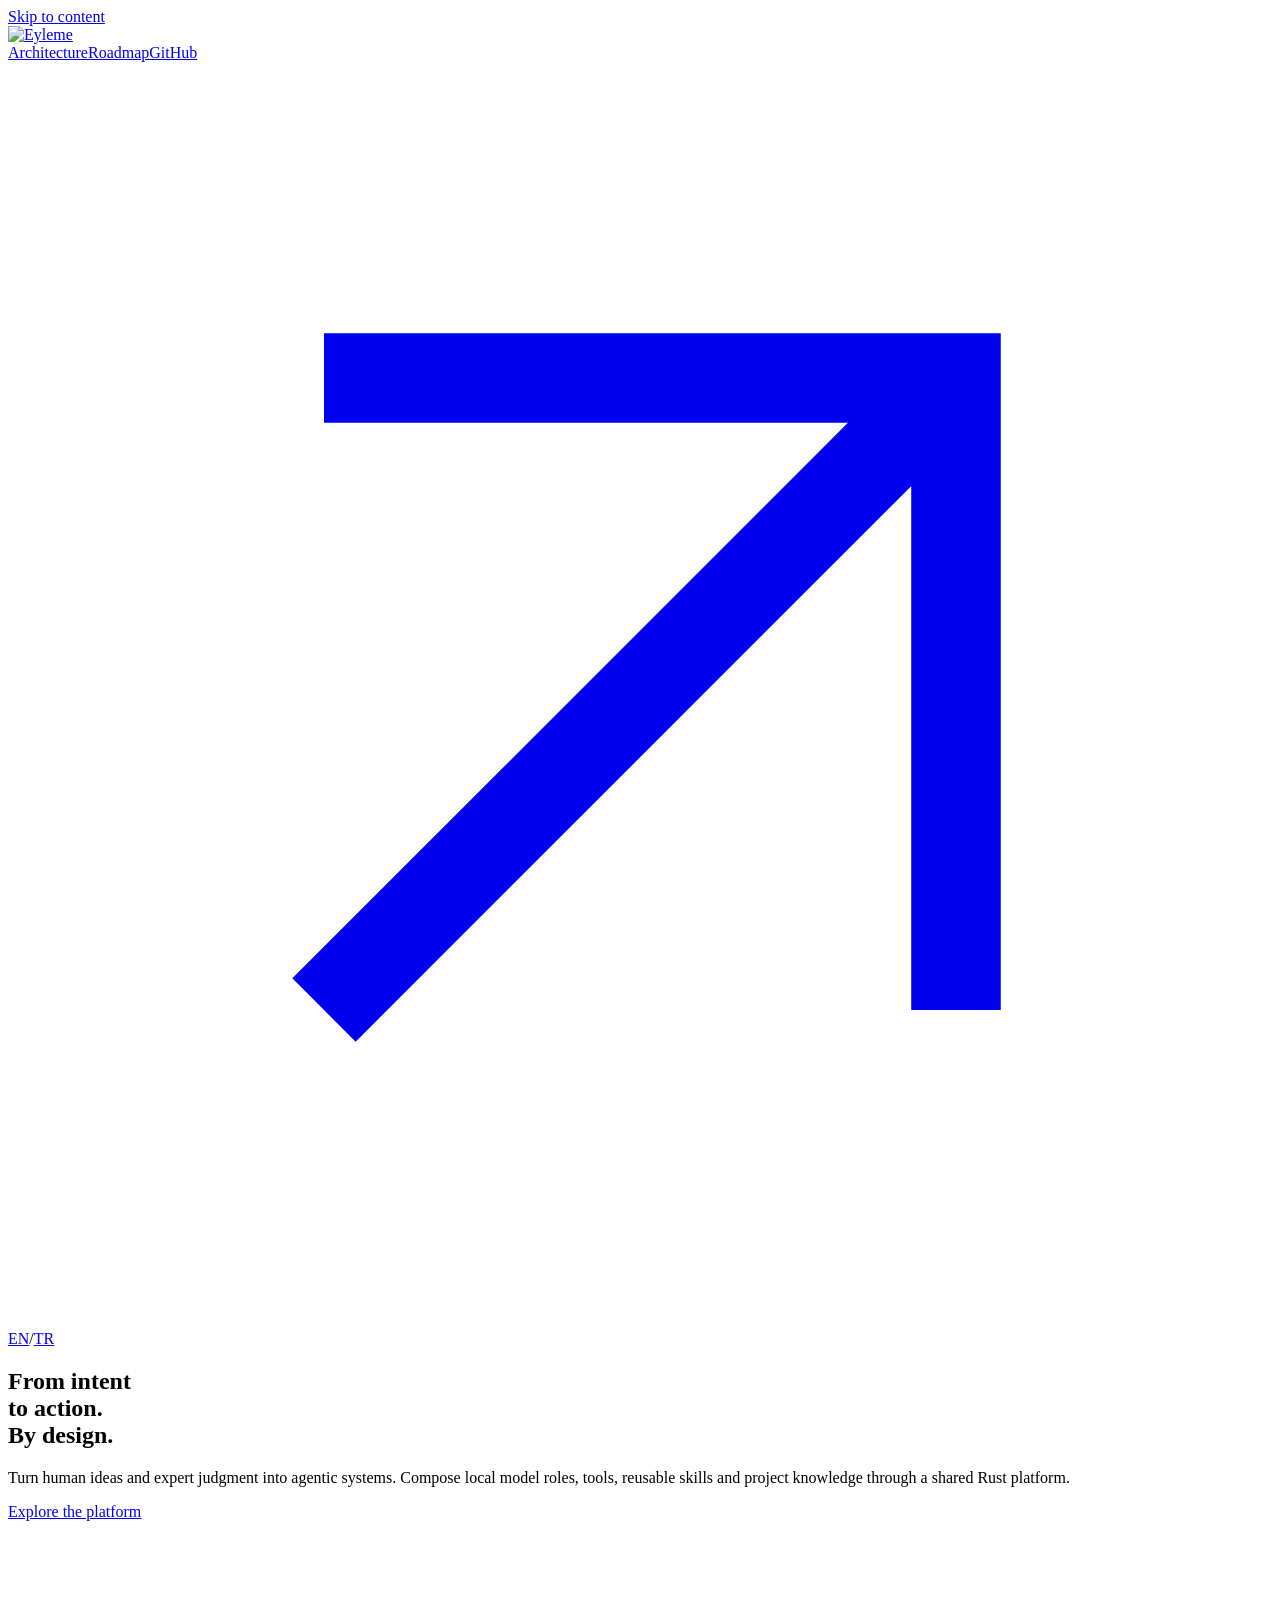
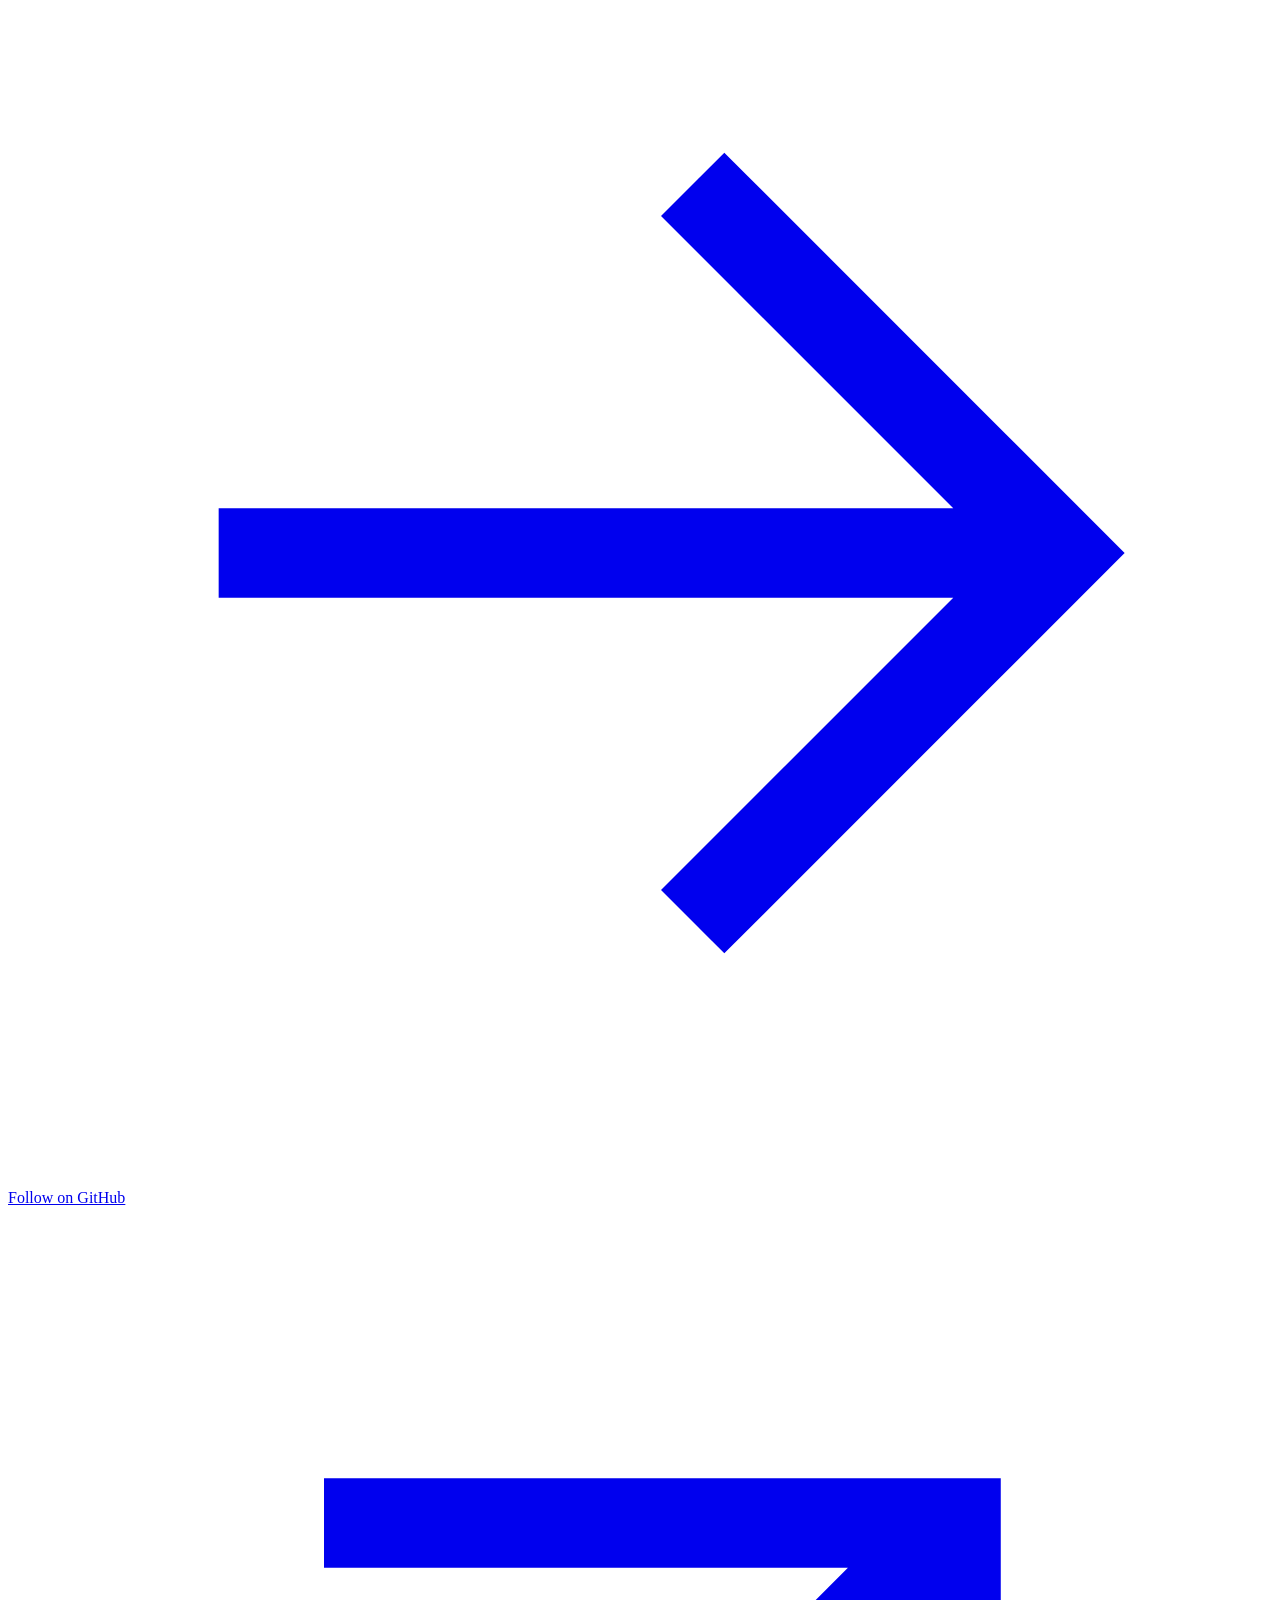
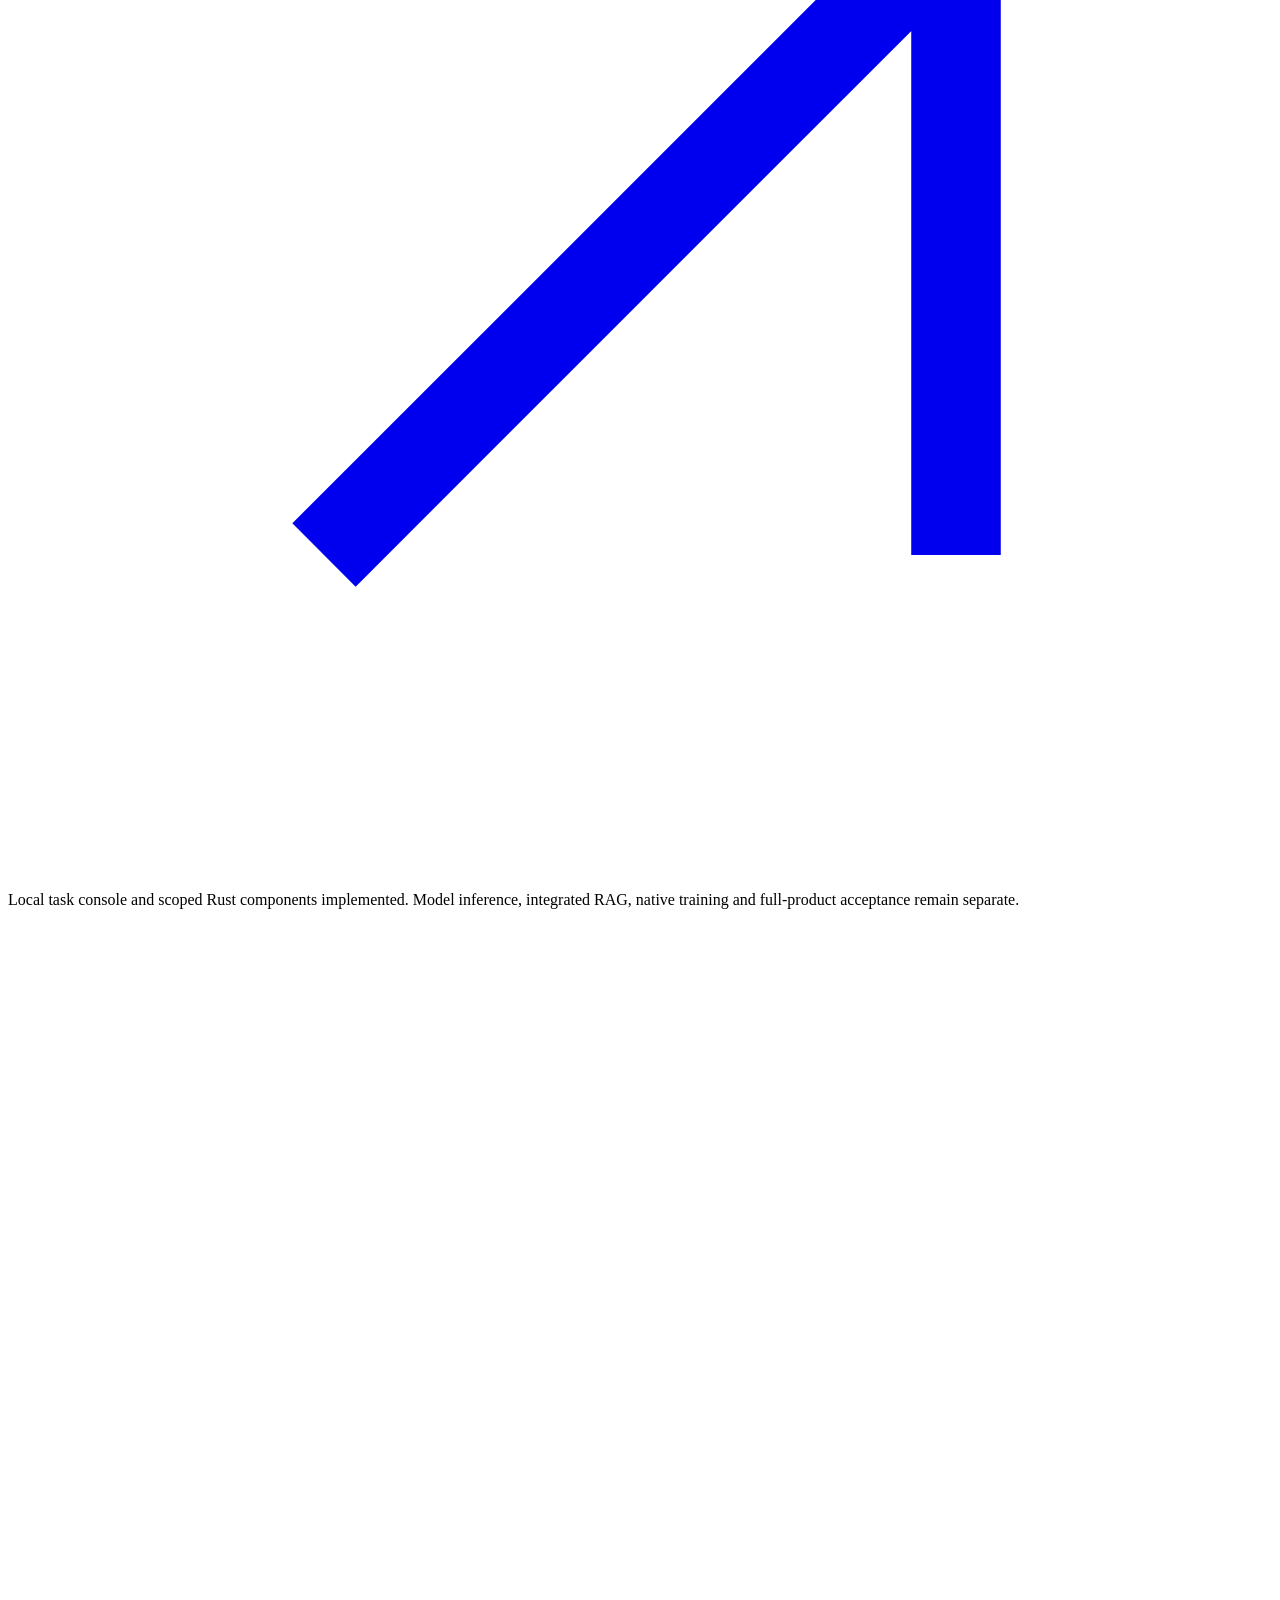
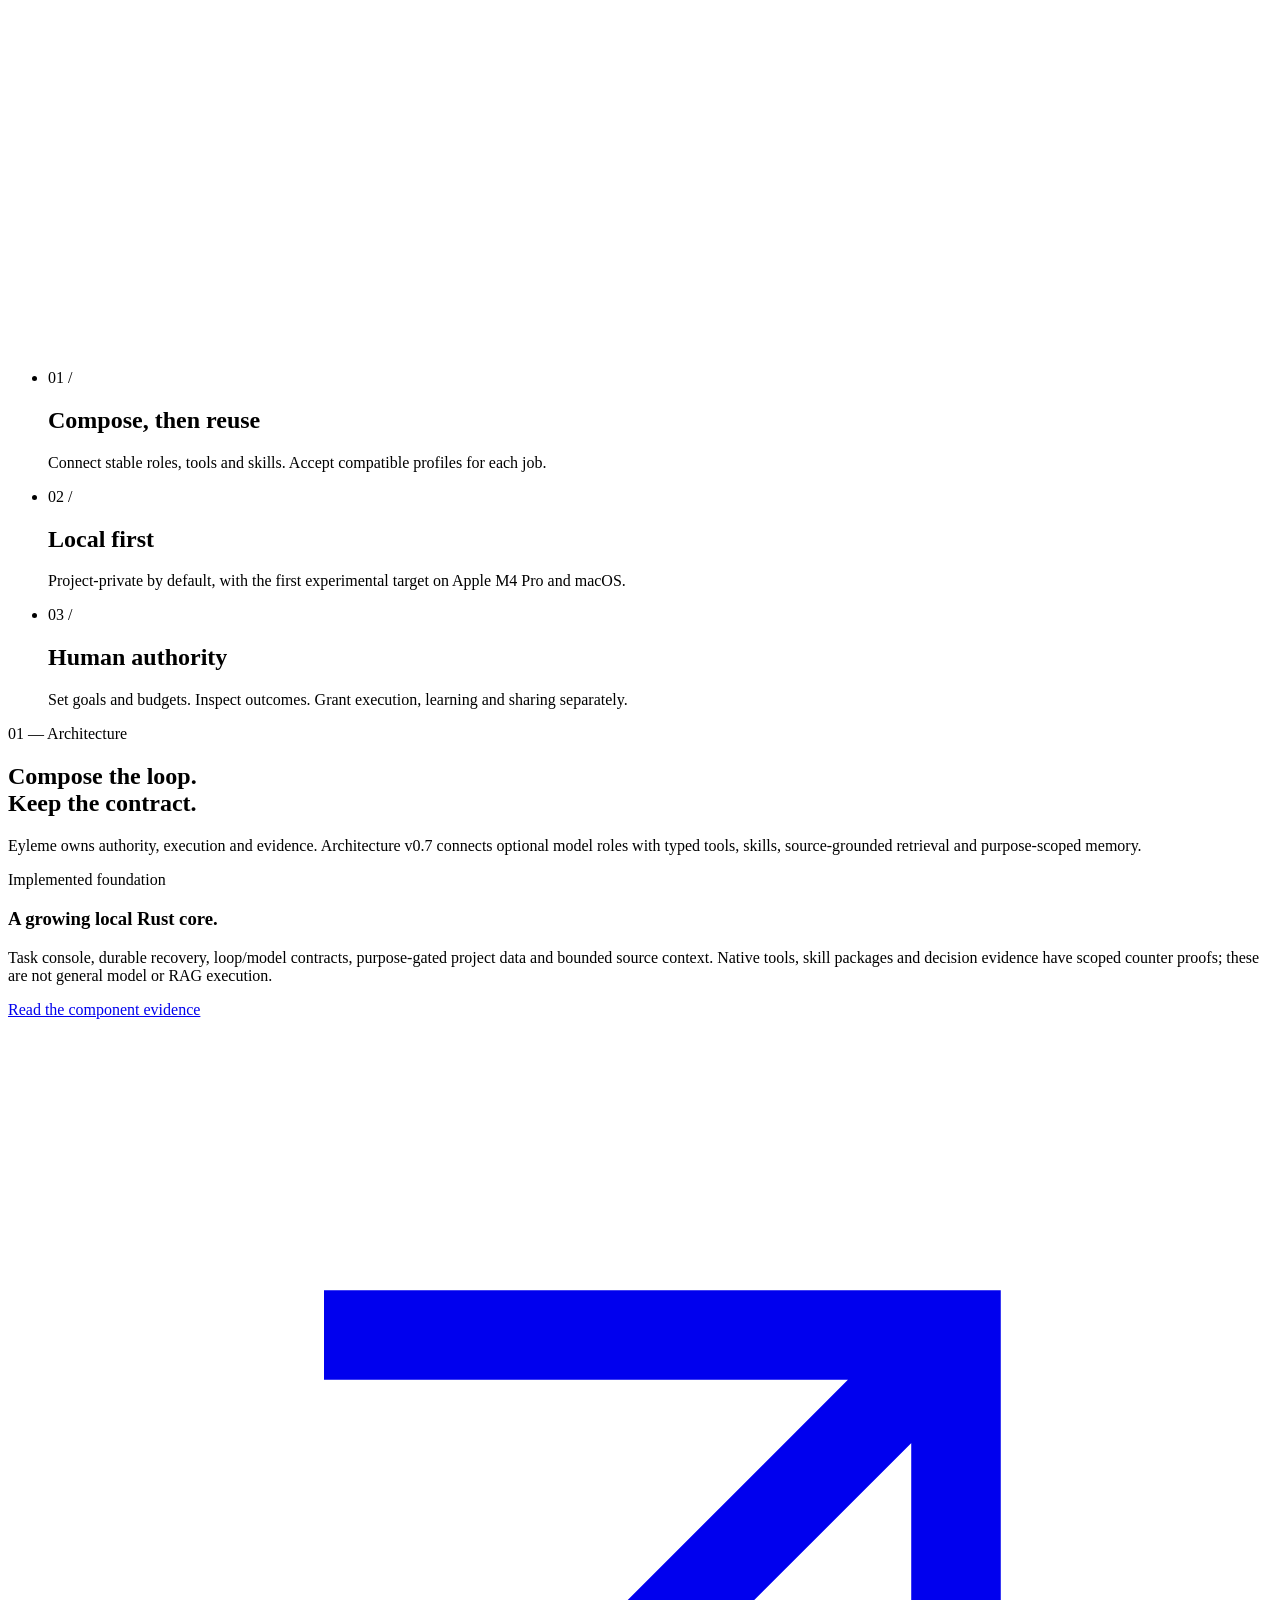
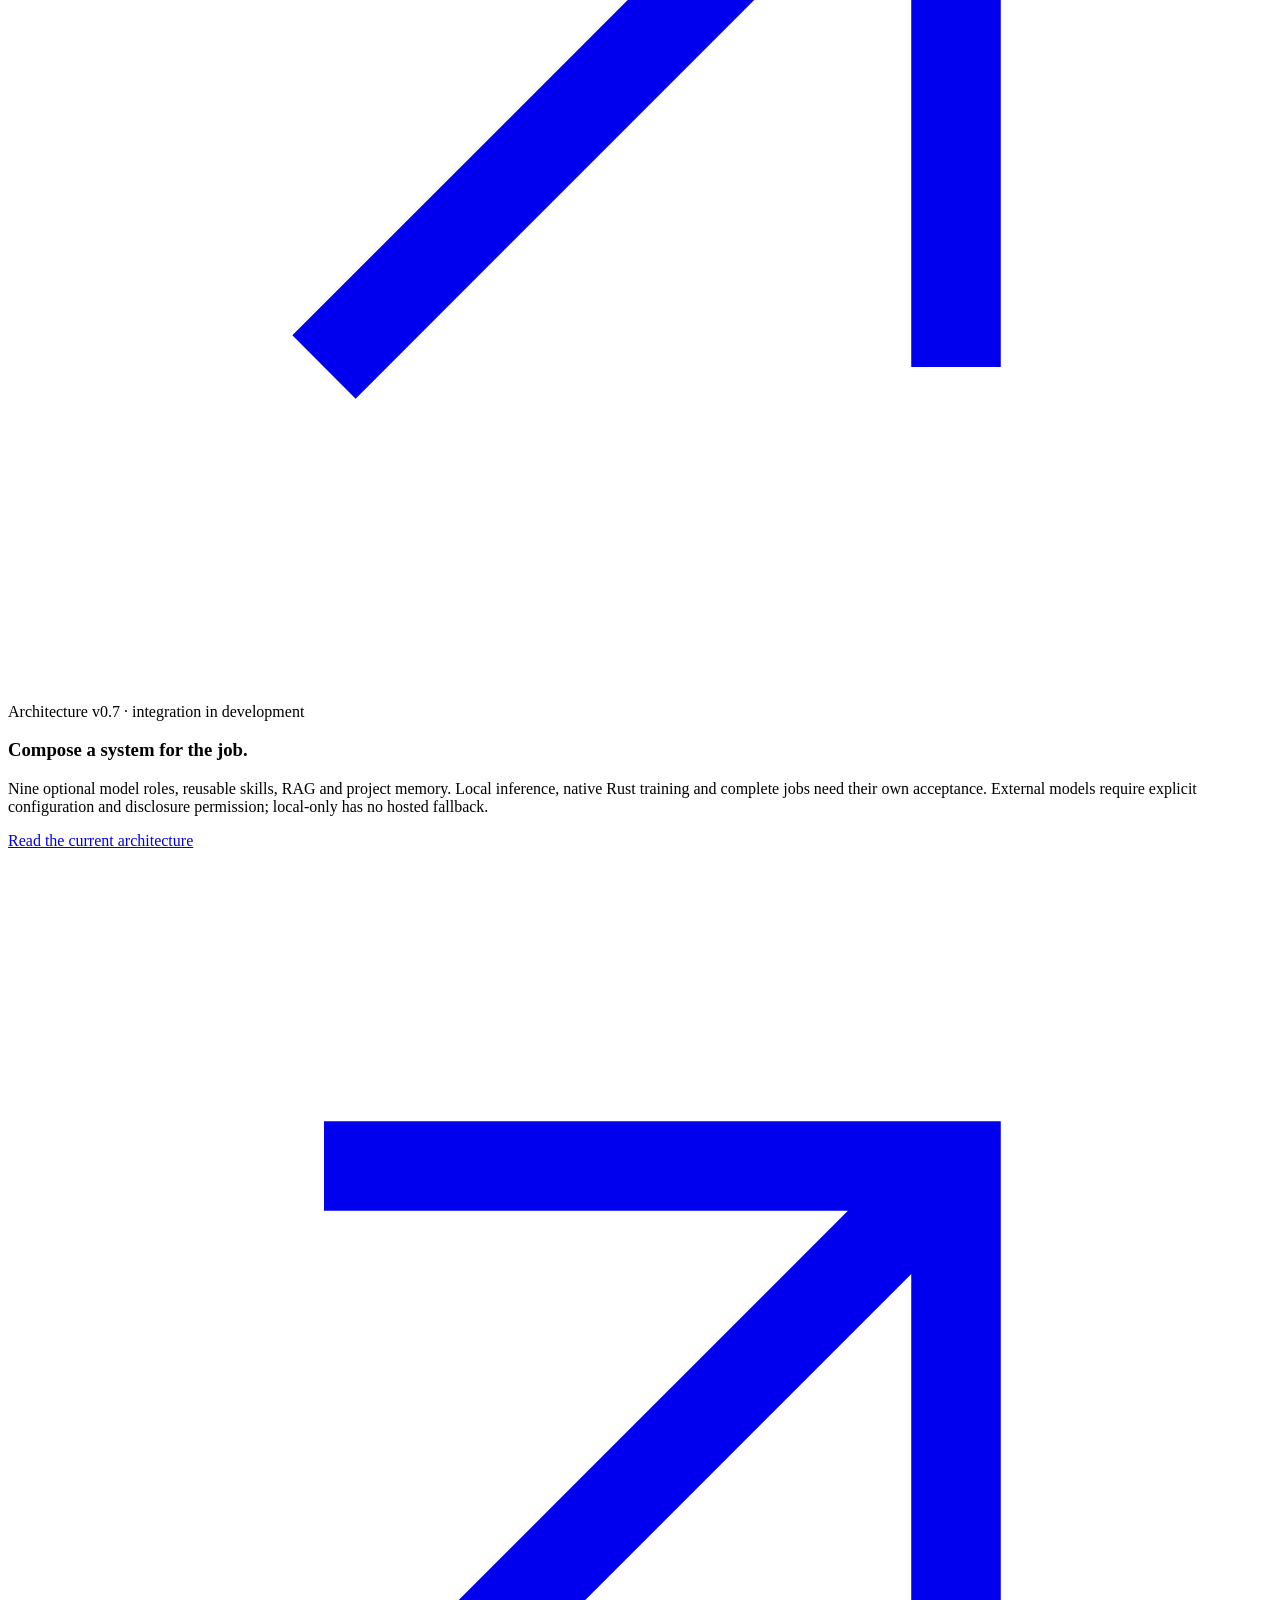
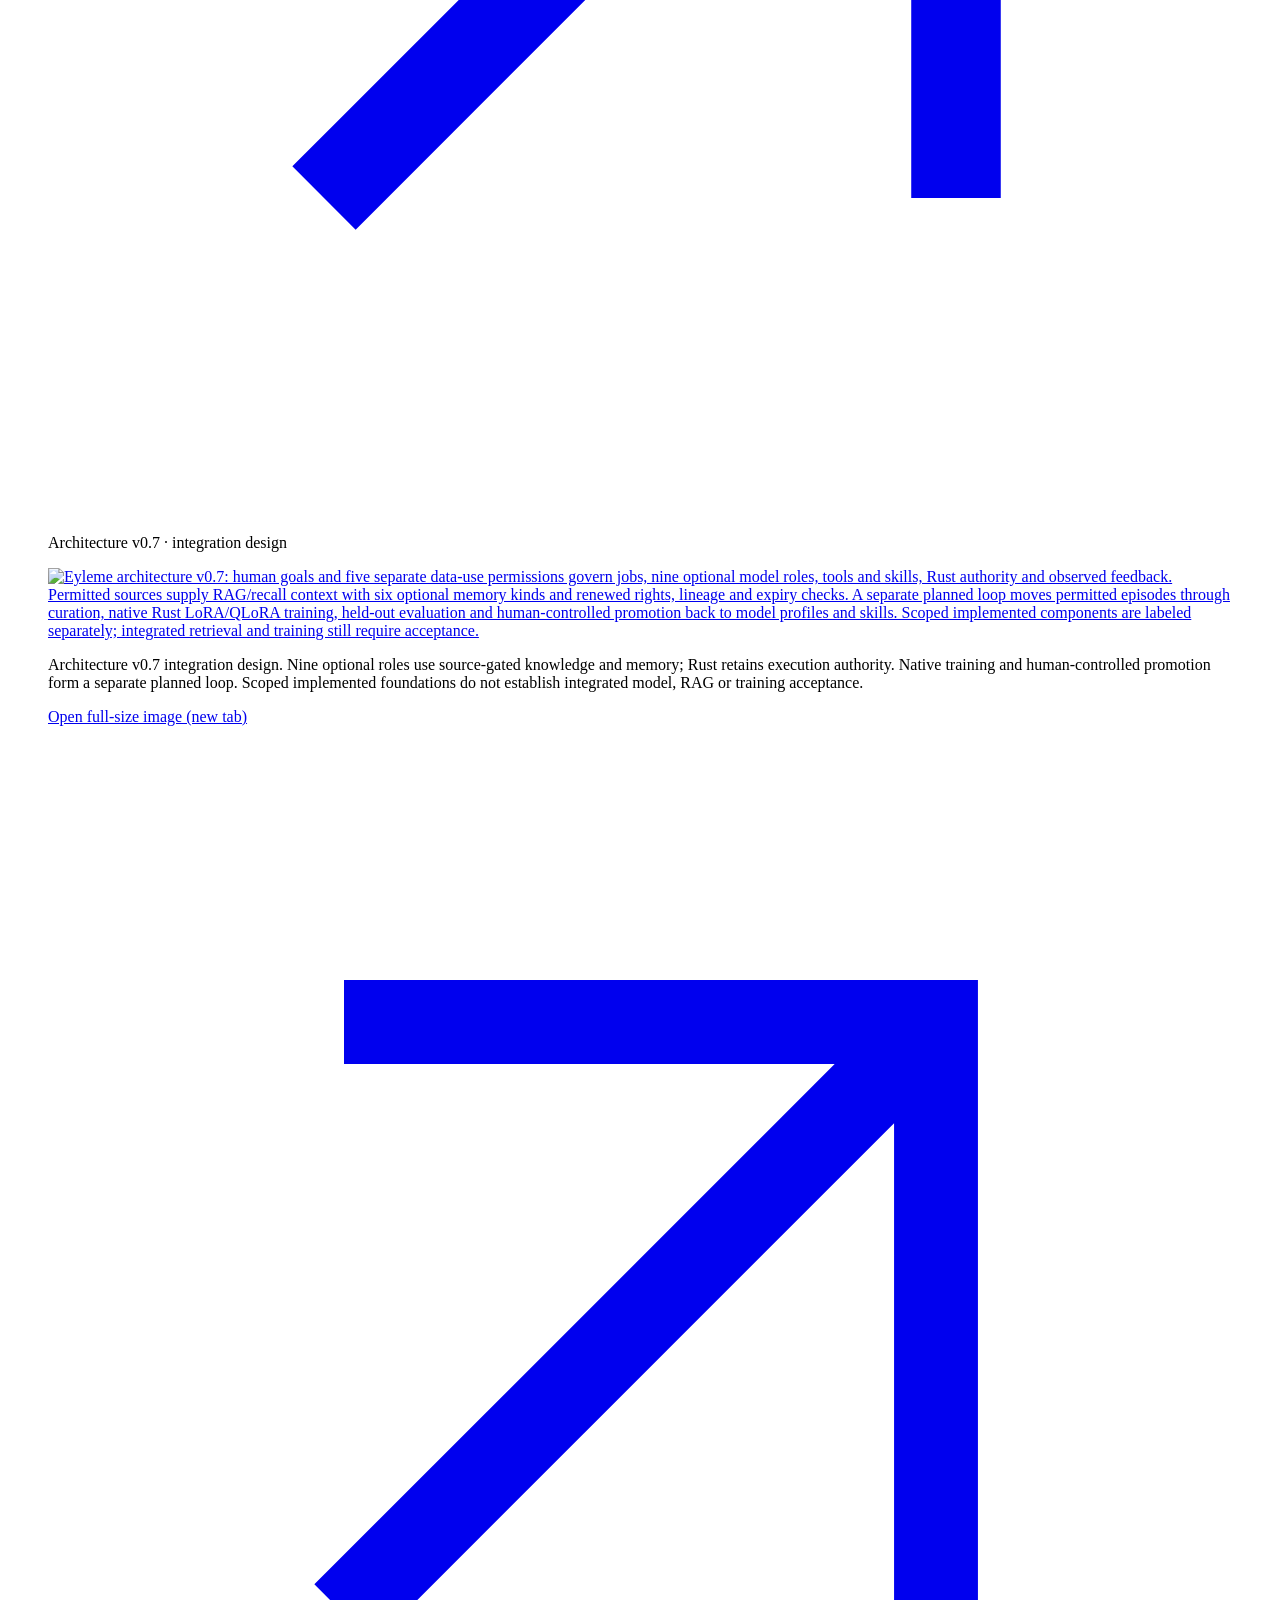
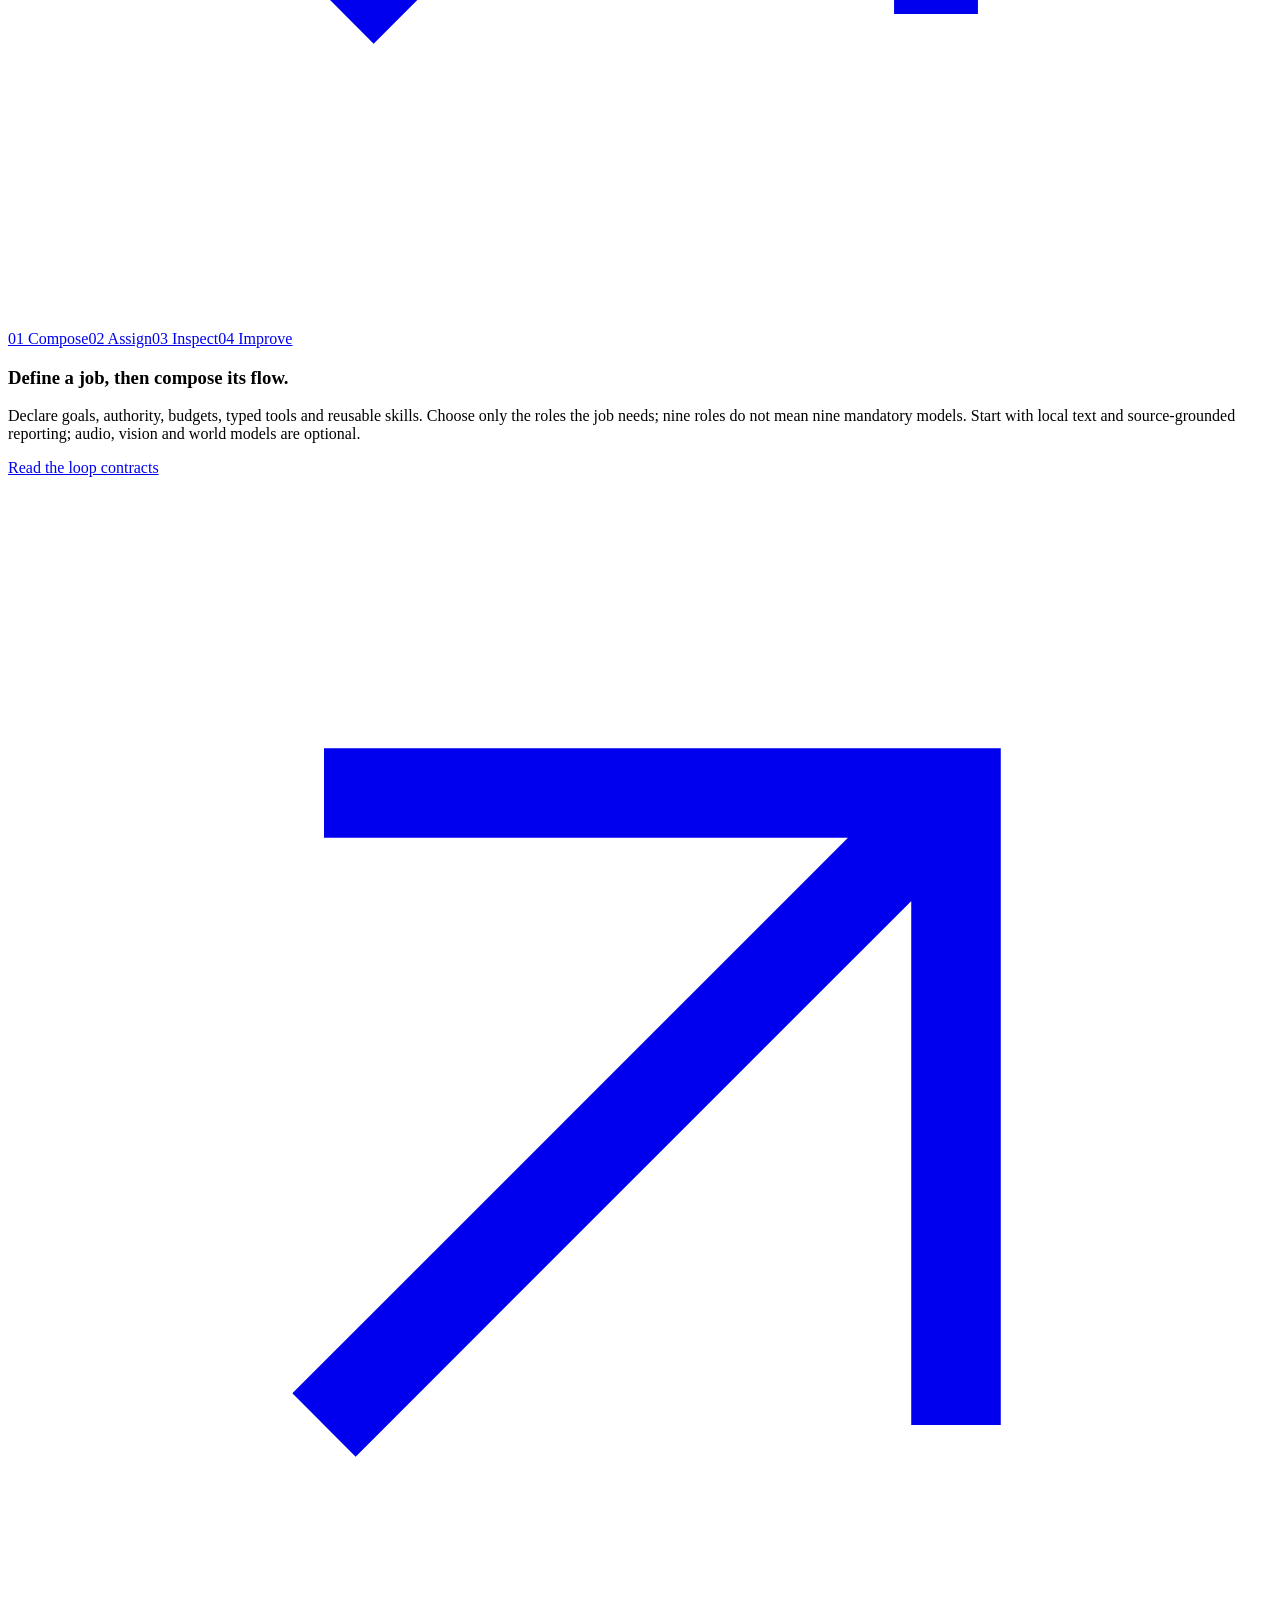
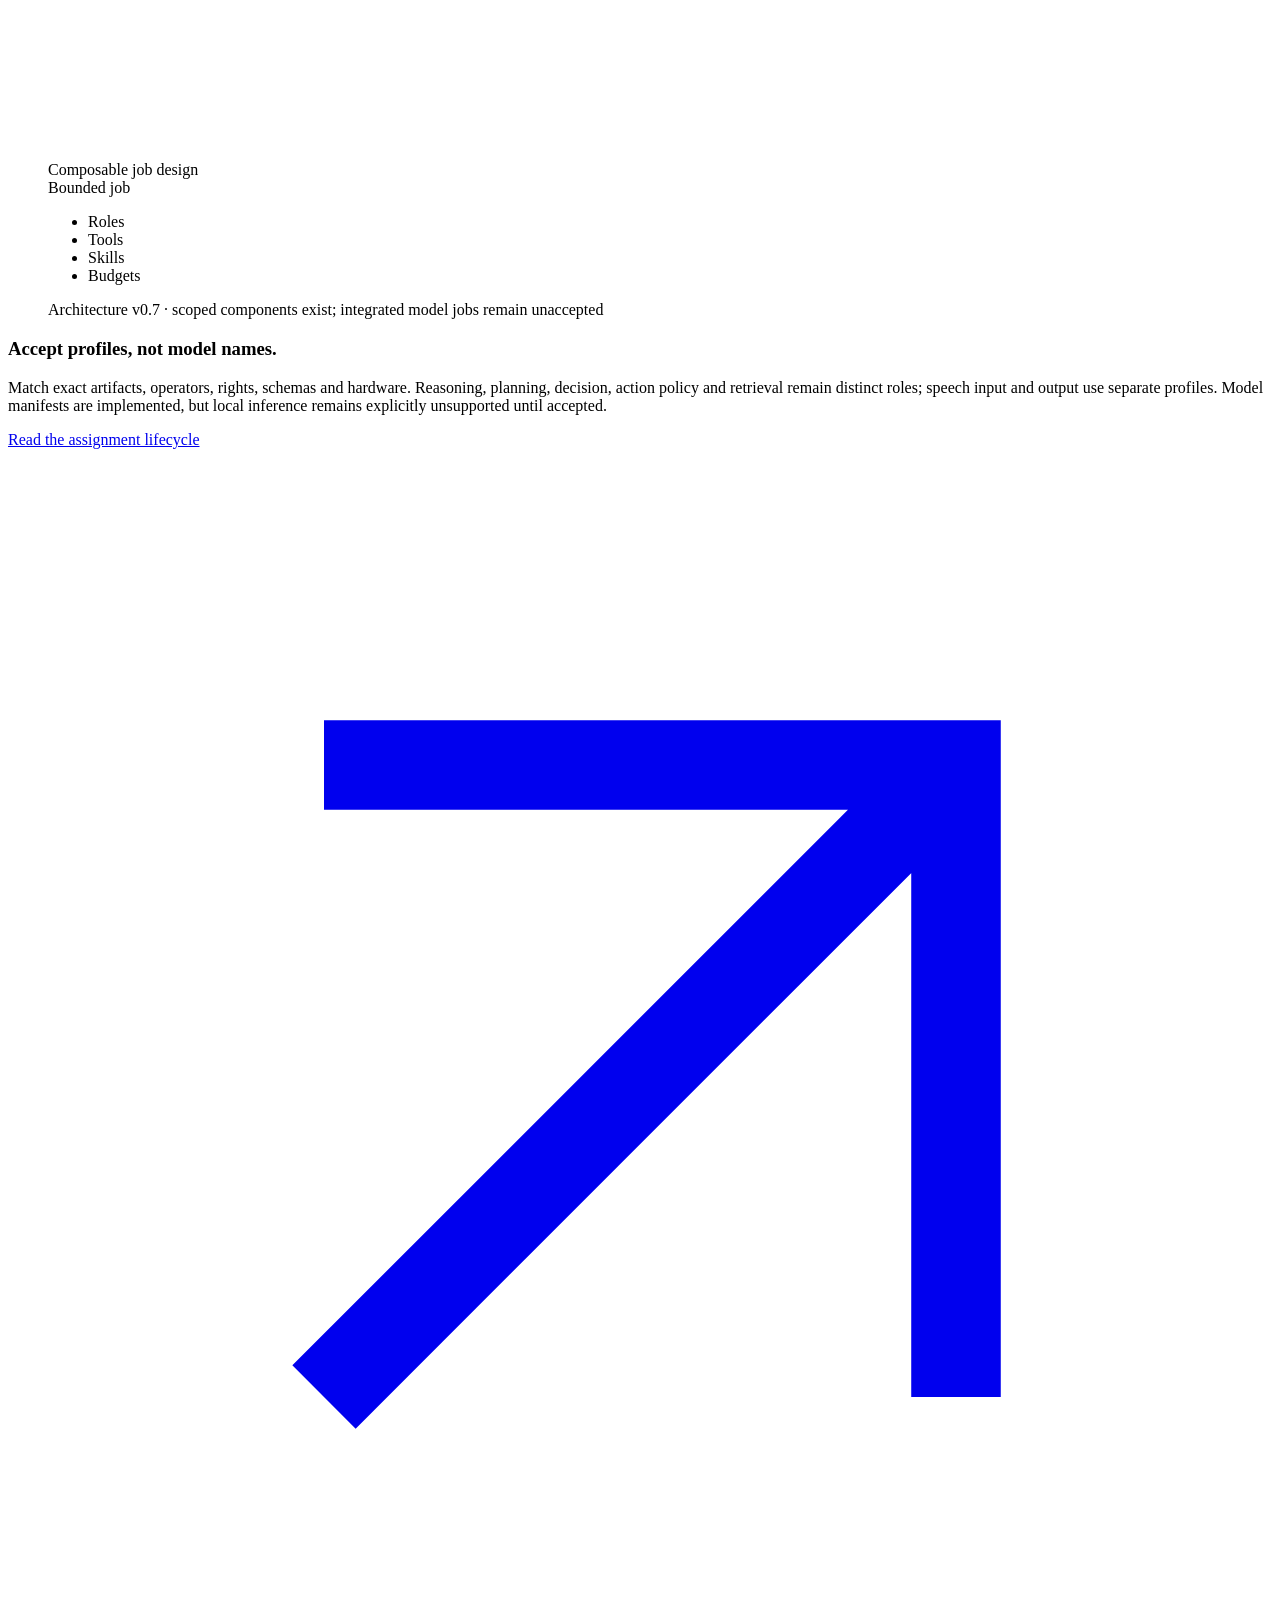
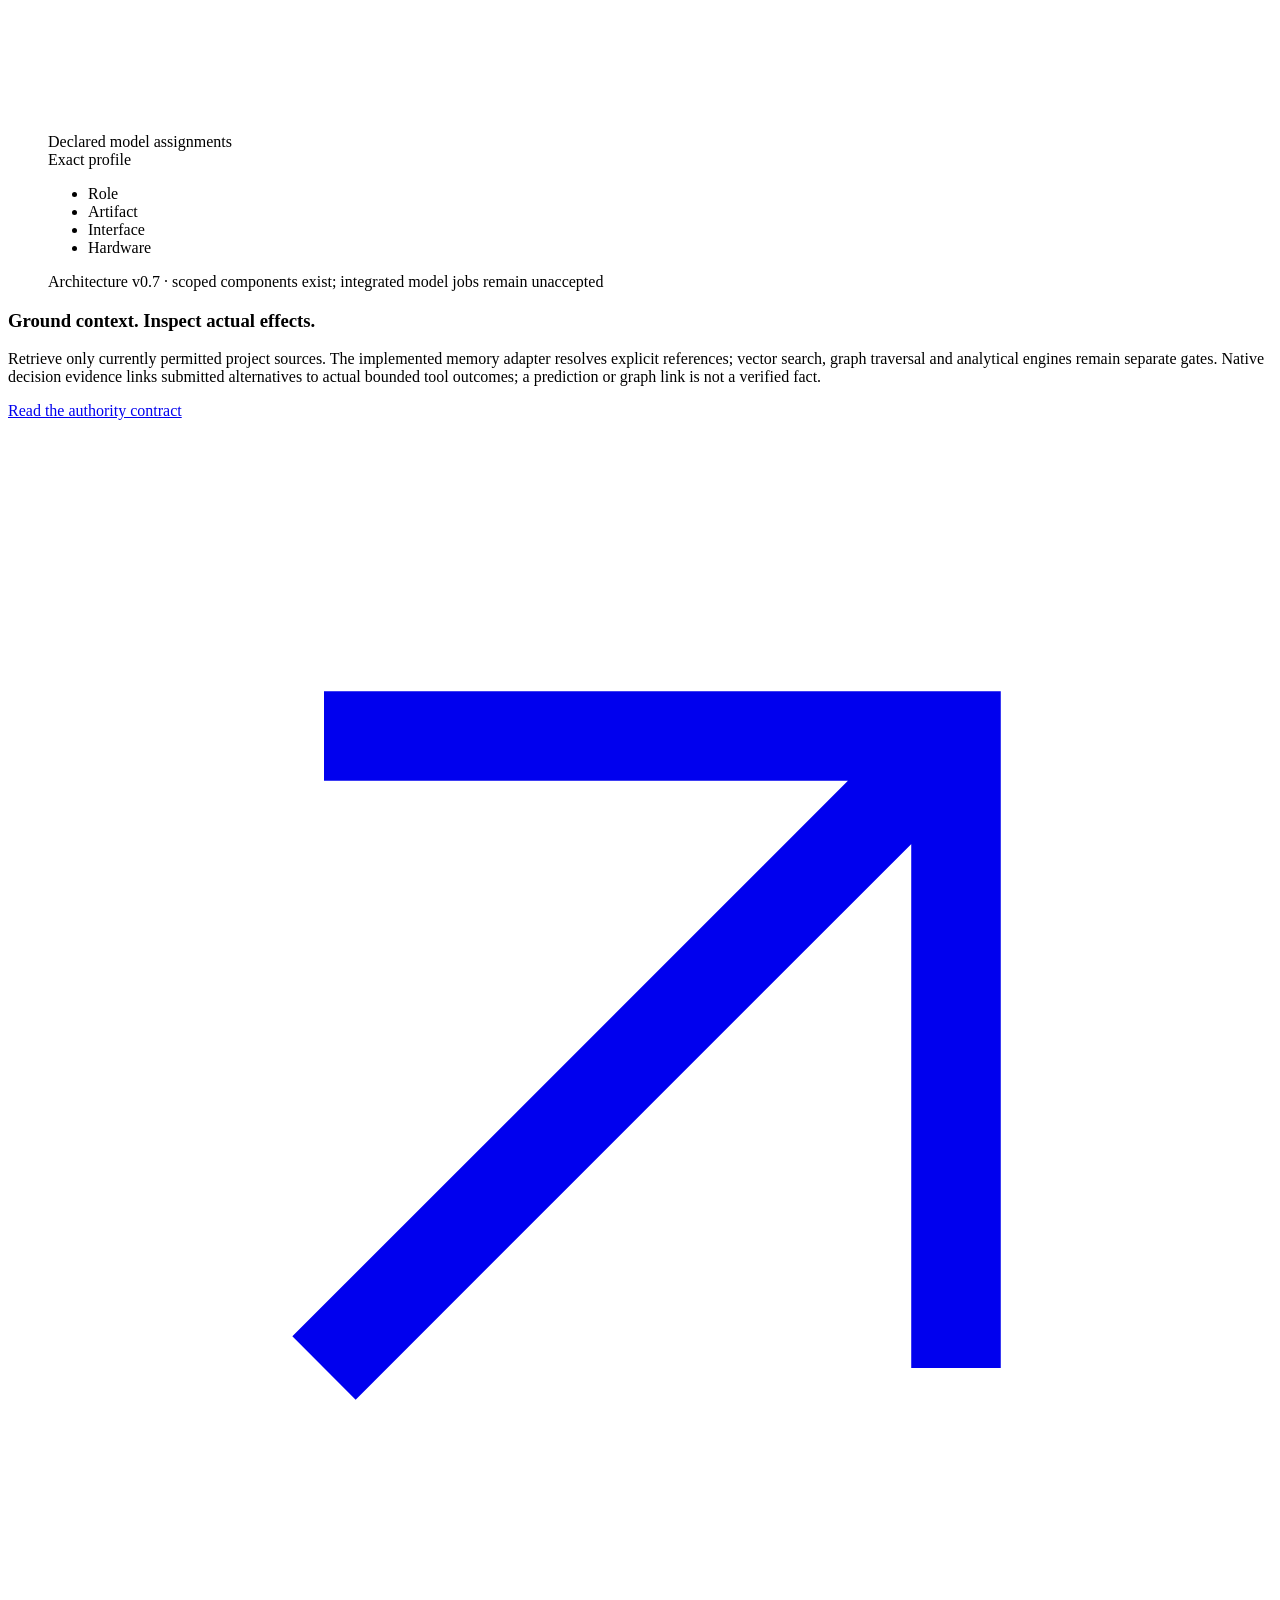
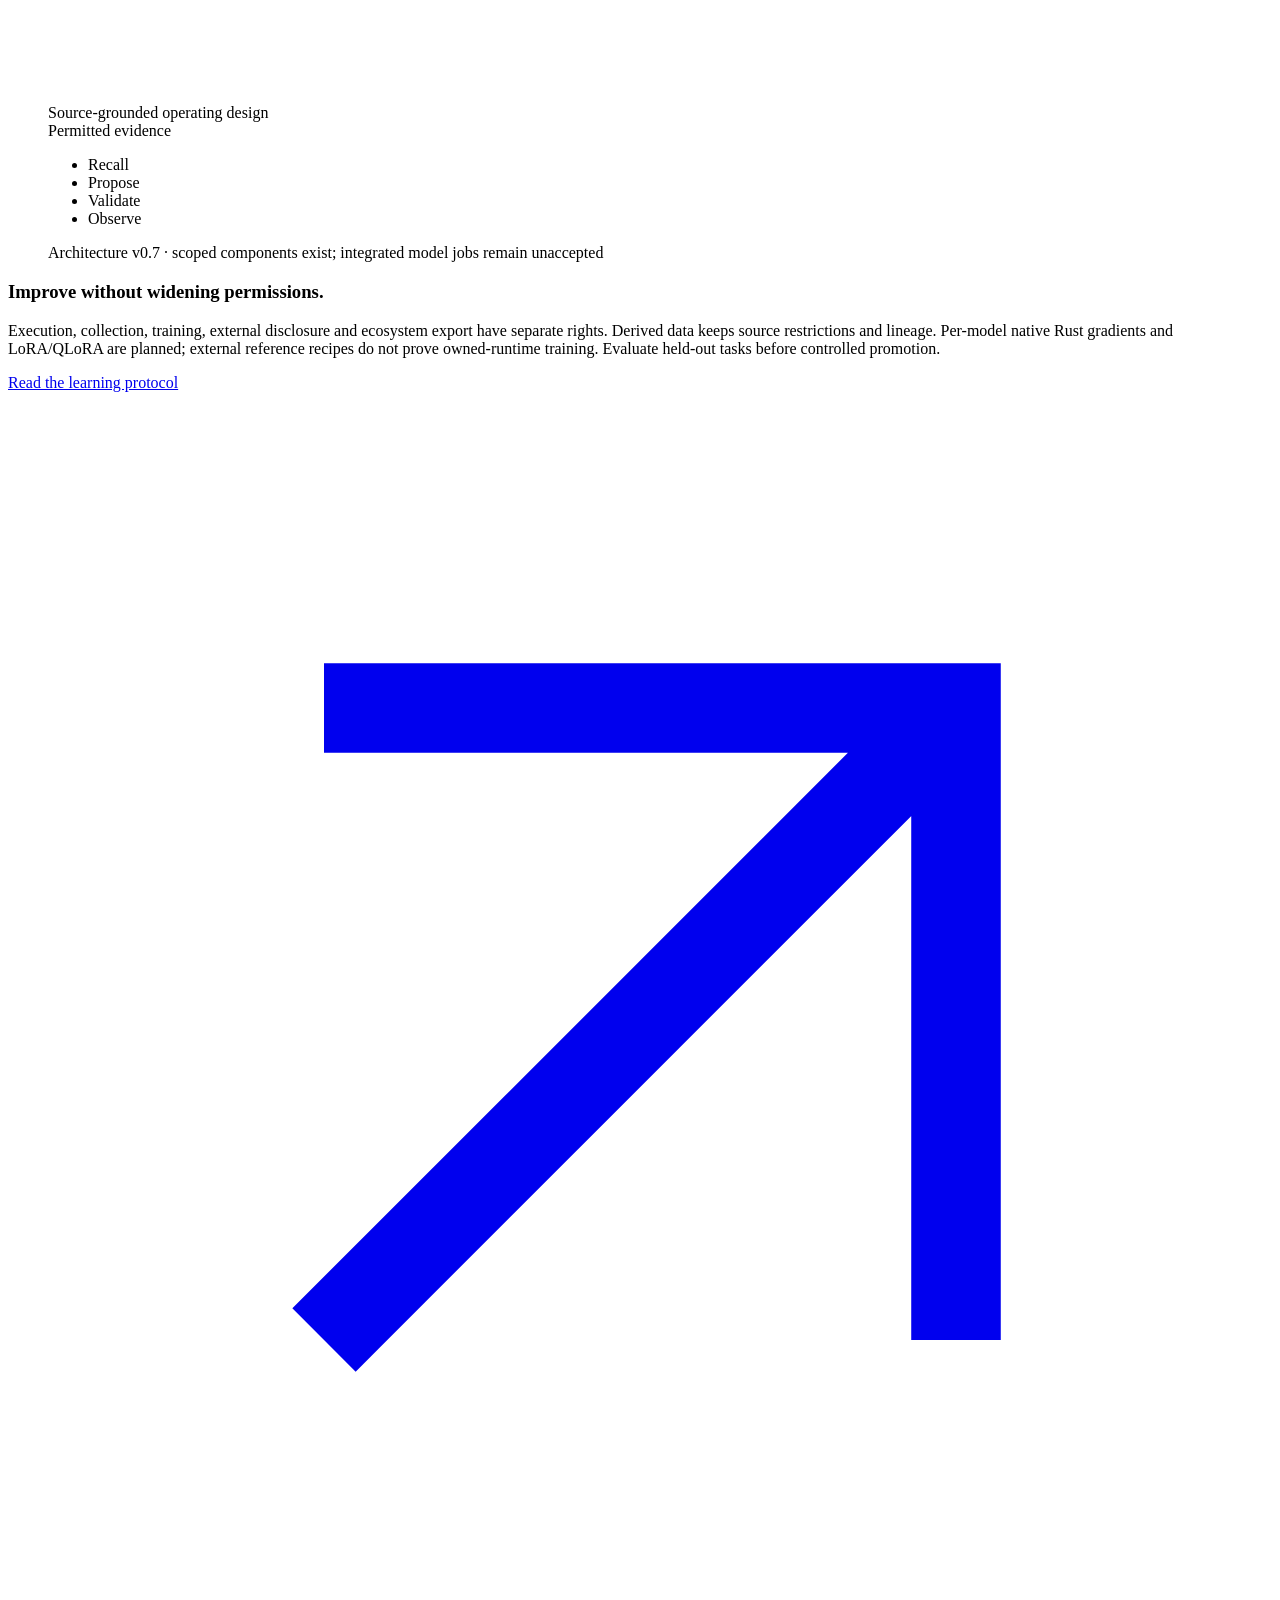
==== public/index.html @ 398e66d5 "Enable discovery and bilingual sitemap for eyleme.dev" ====
<!doctype html>
<html lang="en">
<head>
  <meta charset="utf-8">
  <meta name="viewport" content="width=device-width, initial-scale=1">
  <title>Eyleme — Composable Agentic AI Platform in Rust</title>
  <meta name="description" content="Explore Eyleme: a Rust platform in development for local models, tools, reusable skills, RAG and project-scoped memory, with human-controlled learning.">
  <meta name="robots" content="index,follow">
  <meta name="theme-color" content="#F7F6F2">
  <meta name="color-scheme" content="light">
  <link rel="canonical" href="https://eyleme.dev/">
  <link rel="alternate" hreflang="en" href="https://eyleme.dev/">
  <link rel="alternate" hreflang="tr" href="https://eyleme.dev/tr/">
  <link rel="alternate" hreflang="x-default" href="https://eyleme.dev/">
  <meta property="og:type" content="website">
  <meta property="og:site_name" content="Eyleme">
  <meta property="og:title" content="Eyleme — Composable Agentic AI Platform in Rust">
  <meta property="og:description" content="Explore Eyleme: a Rust platform in development for local models, tools, reusable skills, RAG and project-scoped memory, with human-controlled learning.">
  <meta property="og:url" content="https://eyleme.dev/">
  <meta property="og:locale" content="en_US">
  <meta property="og:locale:alternate" content="tr_TR">
  <meta property="og:image" content="https://eyleme.dev/assets/social.png">
  <meta property="og:image:width" content="1280">
  <meta property="og:image:height" content="640">
  <meta property="og:image:alt" content="Eyleme — Continuous development. Continuous operations.">
  <meta name="twitter:card" content="summary_large_image">
  <meta name="twitter:title" content="Eyleme — Composable Agentic AI Platform in Rust">
  <meta name="twitter:description" content="Explore Eyleme: a Rust platform in development for local models, tools, reusable skills, RAG and project-scoped memory, with human-controlled learning.">
  <meta name="twitter:image" content="https://eyleme.dev/assets/social.png">
  <link rel="icon" href="/assets/favicon.svg" type="image/svg+xml">
  <link rel="apple-touch-icon" href="/assets/apple-touch-icon.png">
  <link rel="stylesheet" href="/assets/site.css">
  <script type="application/ld+json">{"@context":"https://schema.org","@graph":[{"@type":"Organization","@id":"https://eyleme.dev/#organization","name":"Eyleme","url":"https://eyleme.dev/","logo":"https://eyleme.dev/assets/apple-touch-icon.png","sameAs":["https://github.com/eyleme-dev","https://github.com/eyleme-dev/eyleme"]},{"@type":"WebSite","@id":"https://eyleme.dev/#website","name":"Eyleme","url":"https://eyleme.dev/","inLanguage":["en","tr"],"publisher":{"@id":"https://eyleme.dev/#organization"}},{"@type":"WebPage","@id":"https://eyleme.dev/#webpage","url":"https://eyleme.dev/","name":"Eyleme — Composable Agentic AI Platform in Rust","description":"Explore Eyleme: a Rust platform in development for local models, tools, reusable skills, RAG and project-scoped memory, with human-controlled learning.","inLanguage":"en","dateModified":"2026-10-15","isPartOf":{"@id":"https://eyleme.dev/#website"},"about":{"@type":"Thing","name":"Eyleme","description":"Eyleme is a Rust platform in development for composing bounded agentic jobs from model roles, tools, reusable skills and project knowledge. Humans define goals and authority; the platform records actual outcomes. Its implemented local task foundation is distinct from the broader model, RAG, memory and learning design."},"citation":["https://github.com/eyleme-dev/eyleme-docs-en/blob/main/docs/architecture.md","https://github.com/eyleme-dev/eyleme-docs-en/blob/main/docs/api-reference.md","https://github.com/eyleme-dev/eyleme-docs-en/blob/main/docs/development-and-operations.md","https://github.com/eyleme-dev/eyleme-docs-en/blob/main/docs/learning-and-training.md"]}]}</script>
  <script src="/assets/site.js" defer></script>
</head>
<body>
  <a class="skip-link" href="#main">Skip to content</a>
  <header class="site-header"><div class="shell header-inner">
    <a class="brand" href="/" aria-label="Eyleme"><img src="/assets/eyleme-wordmark.webp" alt="Eyleme" width="960" height="320" decoding="async"></a>
    <nav class="main-nav" aria-label="Main navigation"><a href="#architecture">Architecture</a><a href="#roadmap">Roadmap</a><a href="https://github.com/eyleme-dev/eyleme">GitHub <svg class="arrow" viewBox="0 0 24 24" fill="none" stroke="currentColor" stroke-width="1.7" aria-hidden="true"><path d="M6 18 18 6M6 6h12v12"/></svg></a></nav>
    <nav class="languages" aria-label="Choose language"><a href="/" lang="en" hreflang="en" aria-label="English" aria-current="page">EN</a><span aria-hidden="true">/</span><a href="/tr/" lang="tr" hreflang="tr" aria-label="Türkçe">TR</a></nav>
  </div></header>
  <main id="main" tabindex="-1">
    <section class="hero shell" aria-labelledby="hero-title">
      <div class="hero-copy"><h1 id="hero-title">From intent<br>to action.<br><span>By design.</span></h1>
        <p class="hero-intro">Turn human ideas and expert judgment into agentic systems. Compose local model roles, tools, reusable skills and project knowledge through a shared Rust platform.</p>
        <div class="hero-actions"><a class="button" href="#architecture">Explore the platform<svg class="arrow" viewBox="0 0 24 24" fill="none" stroke="currentColor" stroke-width="1.7" aria-hidden="true"><path d="M4 12h16m-7-7 7 7-7 7"/></svg></a><a class="text-link" href="https://github.com/eyleme-dev/eyleme">Follow on GitHub<svg class="arrow" viewBox="0 0 24 24" fill="none" stroke="currentColor" stroke-width="1.7" aria-hidden="true"><path d="M6 18 18 6M6 6h12v12"/></svg></a></div>
        <p class="project-status">Local task console and scoped Rust components implemented. Model inference, integrated RAG, native training and full-product acceptance remain separate.</p>
      </div>
      <div class="hero-art" aria-hidden="true"><img src="/assets/eyleme-loop-1024.webp" srcset="/assets/eyleme-loop-640.webp 640w, /assets/eyleme-loop-1024.webp 1024w" sizes="(max-width: 720px) 100vw, 52vw" width="1024" height="1024" alt="Decorative orange Eyleme loop sculpture" fetchpriority="high" decoding="async"></div>
    </section>
    <div class="shell"><ul class="principles"><li><span class="index">01 /</span><h2>Compose, then reuse</h2><p>Connect stable roles, tools and skills. Accept compatible profiles for each job.</p></li><li><span class="index">02 /</span><h2>Local first</h2><p>Project-private by default, with the first experimental target on Apple M4 Pro and macOS.</p></li><li><span class="index">03 /</span><h2>Human authority</h2><p>Set goals and budgets. Inspect outcomes. Grant execution, learning and sharing separately.</p></li></ul></div>
    <section class="architecture section shell" id="architecture" aria-labelledby="architecture-title">
      <p class="section-label">01 — Architecture</p>
      <div class="section-heading"><h2 id="architecture-title">Compose the loop.<br>Keep the contract.</h2><p>Eyleme owns authority, execution and evidence. Architecture v0.7 connects optional model roles with typed tools, skills, source-grounded retrieval and purpose-scoped memory.</p></div>
      <div class="foundation-scope" aria-label="Current scope · architecture v0.7"><article><p class="scope-label">Implemented foundation</p><h3>A growing local Rust core.</h3><p>Task console, durable recovery, loop/model contracts, purpose-gated project data and bounded source context. Native tools, skill packages and decision evidence have scoped counter proofs; these are not general model or RAG execution.</p><a class="text-link" href="https://github.com/eyleme-dev/eyleme/blob/main/README.md">Read the component evidence<svg class="arrow" viewBox="0 0 24 24" fill="none" stroke="currentColor" stroke-width="1.7" aria-hidden="true"><path d="M6 18 18 6M6 6h12v12"/></svg></a></article><article><p class="scope-label">Architecture v0.7 · integration in development</p><h3>Compose a system for the job.</h3><p>Nine optional model roles, reusable skills, RAG and project memory. Local inference, native Rust training and complete jobs need their own acceptance. External models require explicit configuration and disclosure permission; local-only has no hosted fallback.</p><a class="text-link" href="https://github.com/eyleme-dev/eyleme-docs-en/blob/main/docs/architecture.md">Read the current architecture<svg class="arrow" viewBox="0 0 24 24" fill="none" stroke="currentColor" stroke-width="1.7" aria-hidden="true"><path d="M6 18 18 6M6 6h12v12"/></svg></a></article></div>
      <figure class="technology-overview" id="technology">
        <p class="technology-notice">Architecture v0.7 · integration design</p>
        <a class="technology-image" href="/assets/eyleme-technology-en.png" target="_blank" rel="noopener" aria-label="Open full-size image (new tab)">
          <img src="/assets/eyleme-technology-en.webp" alt="Eyleme architecture v0.7: human goals and five separate data-use permissions govern jobs, nine optional model roles, tools and skills, Rust authority and observed feedback. Permitted sources supply RAG/recall context with six optional memory kinds and renewed rights, lineage and expiry checks. A separate planned loop moves permitted episodes through curation, native Rust LoRA/QLoRA training, held-out evaluation and human-controlled promotion back to model profiles and skills. Scoped implemented components are labeled separately; integrated retrieval and training still require acceptance." width="1672" height="941" loading="lazy" decoding="async">
        </a>
        <figcaption><p>Architecture v0.7 integration design. Nine optional roles use source-gated knowledge and memory; Rust retains execution authority. Native training and human-controlled promotion form a separate planned loop. Scoped implemented foundations do not establish integrated model, RAG or training acceptance.</p><a class="text-link" href="/assets/eyleme-technology-en.png" target="_blank" rel="noopener">Open full-size image (new tab)<svg class="arrow" viewBox="0 0 24 24" fill="none" stroke="currentColor" stroke-width="1.7" aria-hidden="true"><path d="M6 18 18 6M6 6h12v12"/></svg></a></figcaption>
      </figure>
      <nav class="steps" aria-label="Explore the cooperative loop design"><a id="step-define" href="#panel-define"><span>01</span> Compose</a><a id="step-develop" href="#panel-develop"><span>02</span> Assign</a><a id="step-operate" href="#panel-operate"><span>03</span> Inspect</a><a id="step-learn" href="#panel-learn"><span>04</span> Improve</a></nav>
      <section class="step-panel" id="panel-define" aria-labelledby="step-define">
          <div class="step-copy"><h3>Define a job, then compose its flow.</h3><p>Declare goals, authority, budgets, typed tools and reusable skills. Choose only the roles the job needs; nine roles do not mean nine mandatory models. Start with local text and source-grounded reporting; audio, vision and world models are optional.</p><a class="text-link" href="https://github.com/eyleme-dev/eyleme-docs-en/blob/main/docs/architecture.md">Read the loop contracts<svg class="arrow" viewBox="0 0 24 24" fill="none" stroke="currentColor" stroke-width="1.7" aria-hidden="true"><path d="M6 18 18 6M6 6h12v12"/></svg></a></div>
          <figure class="contract"><figcaption>Composable job design</figcaption><div class="contract-tree"><div class="contract-root">Bounded job</div><ul><li>Roles</li><li>Tools</li><li>Skills</li><li>Budgets</li></ul></div><p class="concept-note">Architecture v0.7 · scoped components exist; integrated model jobs remain unaccepted</p></figure>
        </section><section class="step-panel" id="panel-develop" aria-labelledby="step-develop">
          <div class="step-copy"><h3>Accept profiles, not model names.</h3><p>Match exact artifacts, operators, rights, schemas and hardware. Reasoning, planning, decision, action policy and retrieval remain distinct roles; speech input and output use separate profiles. Model manifests are implemented, but local inference remains explicitly unsupported until accepted.</p><a class="text-link" href="https://github.com/eyleme-dev/eyleme-docs-en/blob/main/docs/architecture.md">Read the assignment lifecycle<svg class="arrow" viewBox="0 0 24 24" fill="none" stroke="currentColor" stroke-width="1.7" aria-hidden="true"><path d="M6 18 18 6M6 6h12v12"/></svg></a></div>
          <figure class="contract"><figcaption>Declared model assignments</figcaption><div class="contract-tree"><div class="contract-root">Exact profile</div><ul><li>Role</li><li>Artifact</li><li>Interface</li><li>Hardware</li></ul></div><p class="concept-note">Architecture v0.7 · scoped components exist; integrated model jobs remain unaccepted</p></figure>
        </section><section class="step-panel" id="panel-operate" aria-labelledby="step-operate">
          <div class="step-copy"><h3>Ground context. Inspect actual effects.</h3><p>Retrieve only currently permitted project sources. The implemented memory adapter resolves explicit references; vector search, graph traversal and analytical engines remain separate gates. Native decision evidence links submitted alternatives to actual bounded tool outcomes; a prediction or graph link is not a verified fact.</p><a class="text-link" href="https://github.com/eyleme-dev/eyleme-docs-en/blob/main/docs/api-reference.md">Read the authority contract<svg class="arrow" viewBox="0 0 24 24" fill="none" stroke="currentColor" stroke-width="1.7" aria-hidden="true"><path d="M6 18 18 6M6 6h12v12"/></svg></a></div>
          <figure class="contract"><figcaption>Source-grounded operating design</figcaption><div class="contract-tree"><div class="contract-root">Permitted evidence</div><ul><li>Recall</li><li>Propose</li><li>Validate</li><li>Observe</li></ul></div><p class="concept-note">Architecture v0.7 · scoped components exist; integrated model jobs remain unaccepted</p></figure>
        </section><section class="step-panel" id="panel-learn" aria-labelledby="step-learn">
          <div class="step-copy"><h3>Improve without widening permissions.</h3><p>Execution, collection, training, external disclosure and ecosystem export have separate rights. Derived data keeps source restrictions and lineage. Per-model native Rust gradients and LoRA/QLoRA are planned; external reference recipes do not prove owned-runtime training. Evaluate held-out tasks before controlled promotion.</p><a class="text-link" href="https://github.com/eyleme-dev/eyleme-docs-en/blob/main/docs/learning-and-training.md">Read the learning protocol<svg class="arrow" viewBox="0 0 24 24" fill="none" stroke="currentColor" stroke-width="1.7" aria-hidden="true"><path d="M6 18 18 6M6 6h12v12"/></svg></a></div>
          <figure class="contract"><figcaption>Planned improvement lifecycle</figcaption><div class="contract-tree"><div class="contract-root">Permitted episodes</div><ul><li>Curate</li><li>Train</li><li>Evaluate</li><li>Promote</li></ul></div><p class="concept-note">Architecture v0.7 · scoped components exist; integrated model jobs remain unaccepted</p></figure>
        </section>
      <div class="section-note"><p>Human direction, throughout.</p><p>Define authority. Inspect observed outcomes. Keep stop and revocation on the Rust control path.</p></div>
    </section>
    <section class="faq section shell" id="questions" aria-labelledby="faq-title">
      <p class="section-label">02 — Questions &amp; answers</p><div class="faq-layout"><div class="faq-intro"><h2 id="faq-title">A platform.<br>Clear boundaries.</h2><p>What the current foundation does, what the architecture proposes and what still needs evidence.</p></div><div class="questions"><details open><summary>What is Eyleme?<svg class="disclosure-icon" viewBox="0 0 24 24" aria-hidden="true"><path d="M3 12h18"/><path class="vertical" d="M12 3v18"/></svg></summary><div class="answer"><p>Eyleme is a Rust platform in development for composing bounded agentic jobs from model roles, tools, reusable skills and project knowledge. Humans define goals and authority; the platform records actual outcomes. Its implemented local task foundation is distinct from the broader model, RAG, memory and learning design.</p><a class="text-link" href="https://github.com/eyleme-dev/eyleme-docs-en/blob/main/docs/architecture.md">Architecture v0.7<svg class="arrow" viewBox="0 0 24 24" fill="none" stroke="currentColor" stroke-width="1.7" aria-hidden="true"><path d="M6 18 18 6M6 6h12v12"/></svg></a></div></details><details ><summary>What works today?<svg class="disclosure-icon" viewBox="0 0 24 24" aria-hidden="true"><path d="M3 12h18"/><path class="vertical" d="M12 3v18"/></svg></summary><div class="answer"><p>The core includes the task console and scoped native loop/model contracts, project-data gates, explicit-reference memory context, typed counter tools, reusable counter skills and decision evidence. Each component has its own proof and limits. This promotional site does not run them, and those proofs do not establish general inference, graph search or complete harness jobs.</p><a class="text-link" href="https://github.com/eyleme-dev/eyleme/blob/main/README.md">Implemented components and evidence<svg class="arrow" viewBox="0 0 24 24" fill="none" stroke="currentColor" stroke-width="1.7" aria-hidden="true"><path d="M6 18 18 6M6 6h12v12"/></svg></a></div></details><details ><summary>Has real human authorization been demonstrated?<svg class="disclosure-icon" viewBox="0 0 24 24" aria-hidden="true"><path d="M3 12h18"/><path class="vertical" d="M12 3v18"/></svg></summary><div class="answer"><p>Yes, in a bounded native macOS counter demonstration: an actual device-owner check, exact approval, effective stop before the remaining action, revocation and state-preserving reopen passed on 14 October 2026. This grants no data-training or sharing rights. The separate start --human/browser flow, remote identity and arbitrary model jobs were not part of that acceptance.</p><a class="text-link" href="https://github.com/eyleme-dev/eyleme/blob/main/docs/en/real-human.md">Native person acceptance and limits<svg class="arrow" viewBox="0 0 24 24" fill="none" stroke="currentColor" stroke-width="1.7" aria-hidden="true"><path d="M6 18 18 6M6 6h12v12"/></svg></a></div></details><details ><summary>Does every job need nine models?<svg class="disclosure-icon" viewBox="0 0 24 24" aria-hidden="true"><path d="M3 12h18"/><path class="vertical" d="M12 3v18"/></svg></summary><div class="answer"><p>No. The optional roles are perception, reasoning, planning, decision, action policy, world model, specialist, critic and representation/retrieval. One model may fill several compatible roles. Audio, vision and text profiles are distinct, and exact model acceptance is required before execution.</p><a class="text-link" href="https://github.com/eyleme-dev/eyleme/blob/main/docs/en/platform-contracts.md">Roles and binding contracts<svg class="arrow" viewBox="0 0 24 24" fill="none" stroke="currentColor" stroke-width="1.7" aria-hidden="true"><path d="M6 18 18 6M6 6h12v12"/></svg></a></div></details><details ><summary>Can I run local models or connect an external one now?<svg class="disclosure-icon" viewBox="0 0 24 24" aria-hidden="true"><path d="M3 12h18"/><path class="vertical" d="M12 3v18"/></svg></summary><div class="answer"><p>Declared model artifact and role contracts are implemented; they do not load weights or run inference. Local assignments still report unsupported execution. The architecture permits explicitly configured external frontier models, but configuration is not authorization to disclose private data or make paid calls. A local-only profile never silently falls back to a hosted model.</p><a class="text-link" href="https://github.com/eyleme-dev/eyleme/blob/main/docs/en/model-contract.md">Model contract and unsupported execution<svg class="arrow" viewBox="0 0 24 24" fill="none" stroke="currentColor" stroke-width="1.7" aria-hidden="true"><path d="M6 18 18 6M6 6h12v12"/></svg></a></div></details><details ><summary>How do RAG, memory and the knowledge graph fit?<svg class="disclosure-icon" viewBox="0 0 24 24" aria-hidden="true"><path d="M3 12h18"/><path class="vertical" d="M12 3v18"/></svg></summary><div class="answer"><p>The design grounds answers in permitted project documents and optional working, episodic, semantic, procedural, knowledge-graph and analytical memory. The current Rust adapter builds bounded context from explicit source references, rechecking rights, expiry and lineage. Semantic/vector retrieval, graph traversal, analytical engines and tokenizer counting remain separate acceptance gates.</p><a class="text-link" href="https://github.com/eyleme-dev/eyleme/blob/main/docs/en/memory-contracts.md">Implemented source context and memory limits<svg class="arrow" viewBox="0 0 24 24" fill="none" stroke="currentColor" stroke-width="1.7" aria-hidden="true"><path d="M6 18 18 6M6 6h12v12"/></svg></a></div></details><details ><summary>How are decisions explained?<svg class="disclosure-icon" viewBox="0 0 24 24" aria-hidden="true"><path d="M3 12h18"/><path class="vertical" d="M12 3v18"/></svg></summary><div class="answer"><p>Native decision evidence joins submitted alternatives, constraints and declared model pins to actual scoped tool receipts and complete, partial or unknown outcomes. Confidence and model declarations remain unverified inputs. The current proof uses deterministic counter tools; model explanations, causal claims and whole-loop performance require separate evidence.</p><a class="text-link" href="https://github.com/eyleme-dev/eyleme/blob/main/docs/en/decision-evidence.md">Decision evidence and measured scope<svg class="arrow" viewBox="0 0 24 24" fill="none" stroke="currentColor" stroke-width="1.7" aria-hidden="true"><path d="M6 18 18 6M6 6h12v12"/></svg></a></div></details><details ><summary>Can private project data train or enter the ecosystem?<svg class="disclosure-icon" viewBox="0 0 24 24" aria-hidden="true"><path d="M3 12h18"/><path class="vertical" d="M12 3v18"/></svg></summary><div class="answer"><p>Not automatically. Execute, collect, train, external disclosure and ecosystem export are independent purposes. Derived records inherit current source restrictions; withdrawal blocks future use but does not erase published copies or unlearn weights. Ecosystem packages need explicit selection, provenance, terms, review and compatible import acceptance.</p><a class="text-link" href="https://github.com/eyleme-dev/eyleme/blob/main/docs/en/project-data.md">Project-private purpose and lineage gates<svg class="arrow" viewBox="0 0 24 24" fill="none" stroke="currentColor" stroke-width="1.7" aria-hidden="true"><path d="M6 18 18 6M6 6h12v12"/></svg></a></div></details><details ><summary>How will local learning work?<svg class="disclosure-icon" viewBox="0 0 24 24" aria-hidden="true"><path d="M3 12h18"/><path class="vertical" d="M12 3v18"/></svg></summary><div class="answer"><p>The plan accepts training per exact model: owned Rust gradients, CPU/Metal LoRA and separately supported QLoRA, followed by independent evaluation and controlled promotion. Unsloth-like tooling remains a reviewed reference or recipe aid with separate export/reacceptance gates. No accepted native training or improved-model result is claimed.</p><a class="text-link" href="https://github.com/eyleme-dev/eyleme-docs-en/blob/main/docs/architecture.md">Native improvement and acceptance<svg class="arrow" viewBox="0 0 24 24" fill="none" stroke="currentColor" stroke-width="1.7" aria-hidden="true"><path d="M6 18 18 6M6 6h12v12"/></svg></a></div></details><details ><summary>Which platform comes first?<svg class="disclosure-icon" viewBox="0 0 24 24" aria-hidden="true"><path d="M3 12h18"/><path class="vertical" d="M12 3v18"/></svg></summary><div class="answer"><p>The first experimental target is a single-user loopback application on a MacBook Pro with Apple M4 Pro and 24 GB unified memory. Browser and native execution have distinct boundaries. Mac mini M4 and Linux RTX equipment are additional inventory, not accepted support; remote access and Linux acceptance are future scope.</p><a class="text-link" href="https://github.com/eyleme-dev/eyleme-docs-en/blob/main/docs/project-structure.md">Accepted scope and hardware inventory<svg class="arrow" viewBox="0 0 24 24" fill="none" stroke="currentColor" stroke-width="1.7" aria-hidden="true"><path d="M6 18 18 6M6 6h12v12"/></svg></a></div></details><details ><summary>What is the project license?<svg class="disclosure-icon" viewBox="0 0 24 24" aria-hidden="true"><path d="M3 12h18"/><path class="vertical" d="M12 3v18"/></svg></summary><div class="answer"><p>Eyleme first-party core code and documentation use Apache-2.0. Separately identified third-party material, model weights and datasets retain their own terms. This does not grant a blanket license to every asset or model, or change the website repository license.</p><a class="text-link" href="https://github.com/eyleme-dev/eyleme/blob/main/LICENSE">Core Apache-2.0 license<svg class="arrow" viewBox="0 0 24 24" fill="none" stroke="currentColor" stroke-width="1.7" aria-hidden="true"><path d="M6 18 18 6M6 6h12v12"/></svg></a></div></details></div></div>
      <div class="section-note"><p><time datetime="2026-10-14">Project overview reviewed 14 October 2026.</time></p><p>English is canonical. Turkish is a full companion.</p></div>
    </section>
    <section class="roadmap section shell" id="roadmap" aria-labelledby="roadmap-title">
      <p class="section-label">03 — The road ahead</p><div class="section-heading"><h2 id="roadmap-title">Built in the open.<br>Proven step by step.</h2><p>Build on the local foundation. Accept each model, knowledge flow and improvement step against its own evidence; component tests do not establish a complete agentic application.</p></div>
      <ol class="milestones"><li><span class="milestone-index">01</span><h3>Owned Rust foundation</h3><p>Task console and scoped contracts, tools, skills, data gates, source context and native person proof.</p><span class="milestone-status">Scoped components implemented</span></li><li><span class="milestone-index">02</span><h3>Accepted model jobs</h3><p>Exact domain profiles, owned CPU/Metal inference, typed tools and reusable local text flows.</p><span class="milestone-status">Execution acceptance pending</span></li><li><span class="milestone-index">03</span><h3>Private knowledge and memory</h3><p>Source-grounded RAG, episodic and graph recall; analytics and backend profiles follow separately.</p><span class="milestone-status">Integrated acceptance pending</span></li><li><span class="milestone-index">04</span><h3>Learning and reviewed delivery</h3><p>Native per-model training, independent evaluation, controlled promotion and real provider/GitHub delivery.</p><span class="milestone-status">Separate gates remain</span></li></ol>
    </section>
    <section class="invitation" aria-labelledby="join-title"><div class="shell invitation-inner"><div><h2 id="join-title">Help shape what comes next.</h2><p>Inspect the foundation. Review a contract. Contribute a bounded change with evidence.</p></div><a class="button button-light" href="https://github.com/eyleme-dev/eyleme">Explore on GitHub<svg class="arrow" viewBox="0 0 24 24" fill="none" stroke="currentColor" stroke-width="1.7" aria-hidden="true"><path d="M6 18 18 6M6 6h12v12"/></svg></a></div></section>
  </main>
  <footer class="site-footer shell"><a class="brand" href="/" aria-label="Eyleme"><img src="/assets/eyleme-wordmark.webp" alt="Eyleme" width="960" height="320" decoding="async"></a><p>Human goals. Owned Rust. Source-linked evidence.</p><nav aria-label="Architecture"><a href="https://github.com/eyleme-dev/eyleme-docs-en/blob/main/docs/architecture.md">Architecture</a><a href="https://github.com/eyleme-dev/eyleme-docs-en/blob/main/docs/api-reference.md">API reference</a></nav><nav class="languages" aria-label="Choose language"><a href="/" lang="en" hreflang="en" aria-label="English" aria-current="page">EN</a><span aria-hidden="true">/</span><a href="/tr/" lang="tr" hreflang="tr" aria-label="Türkçe">TR</a></nav></footer>
</body>
</html>
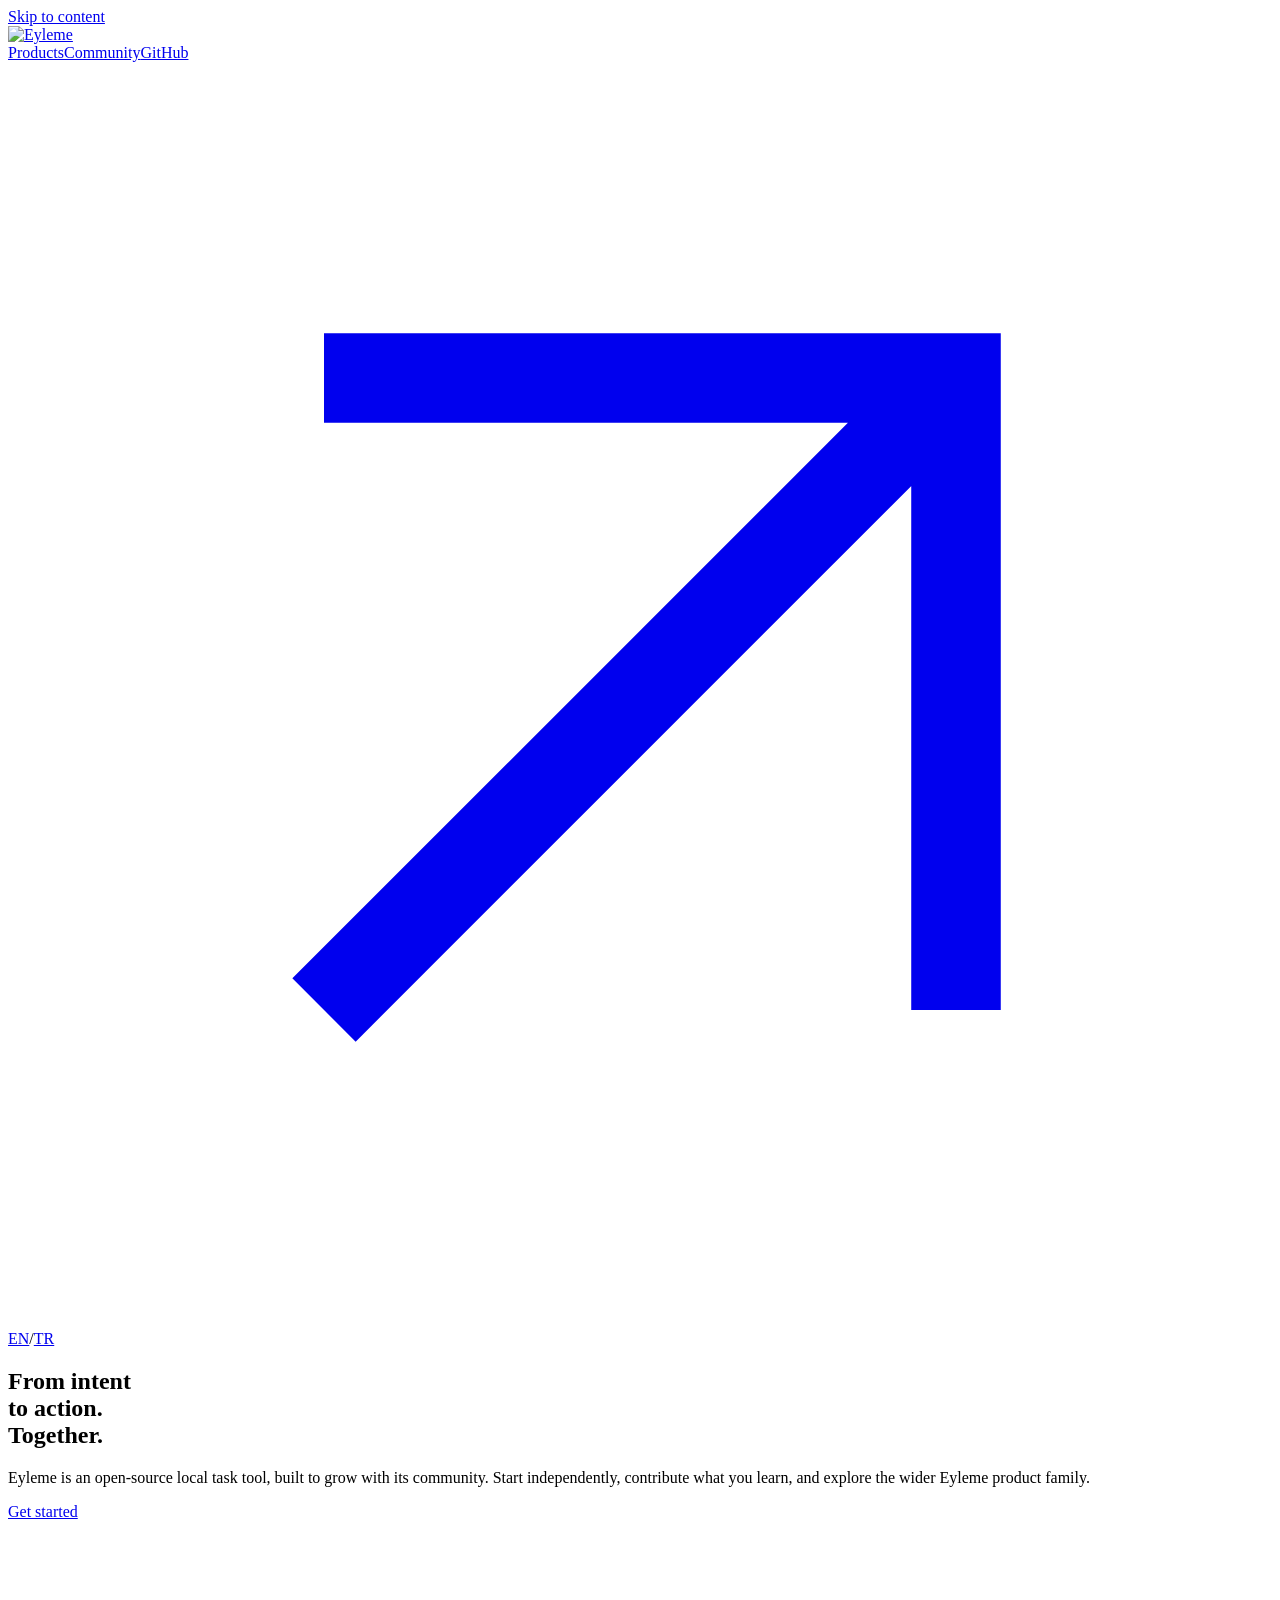
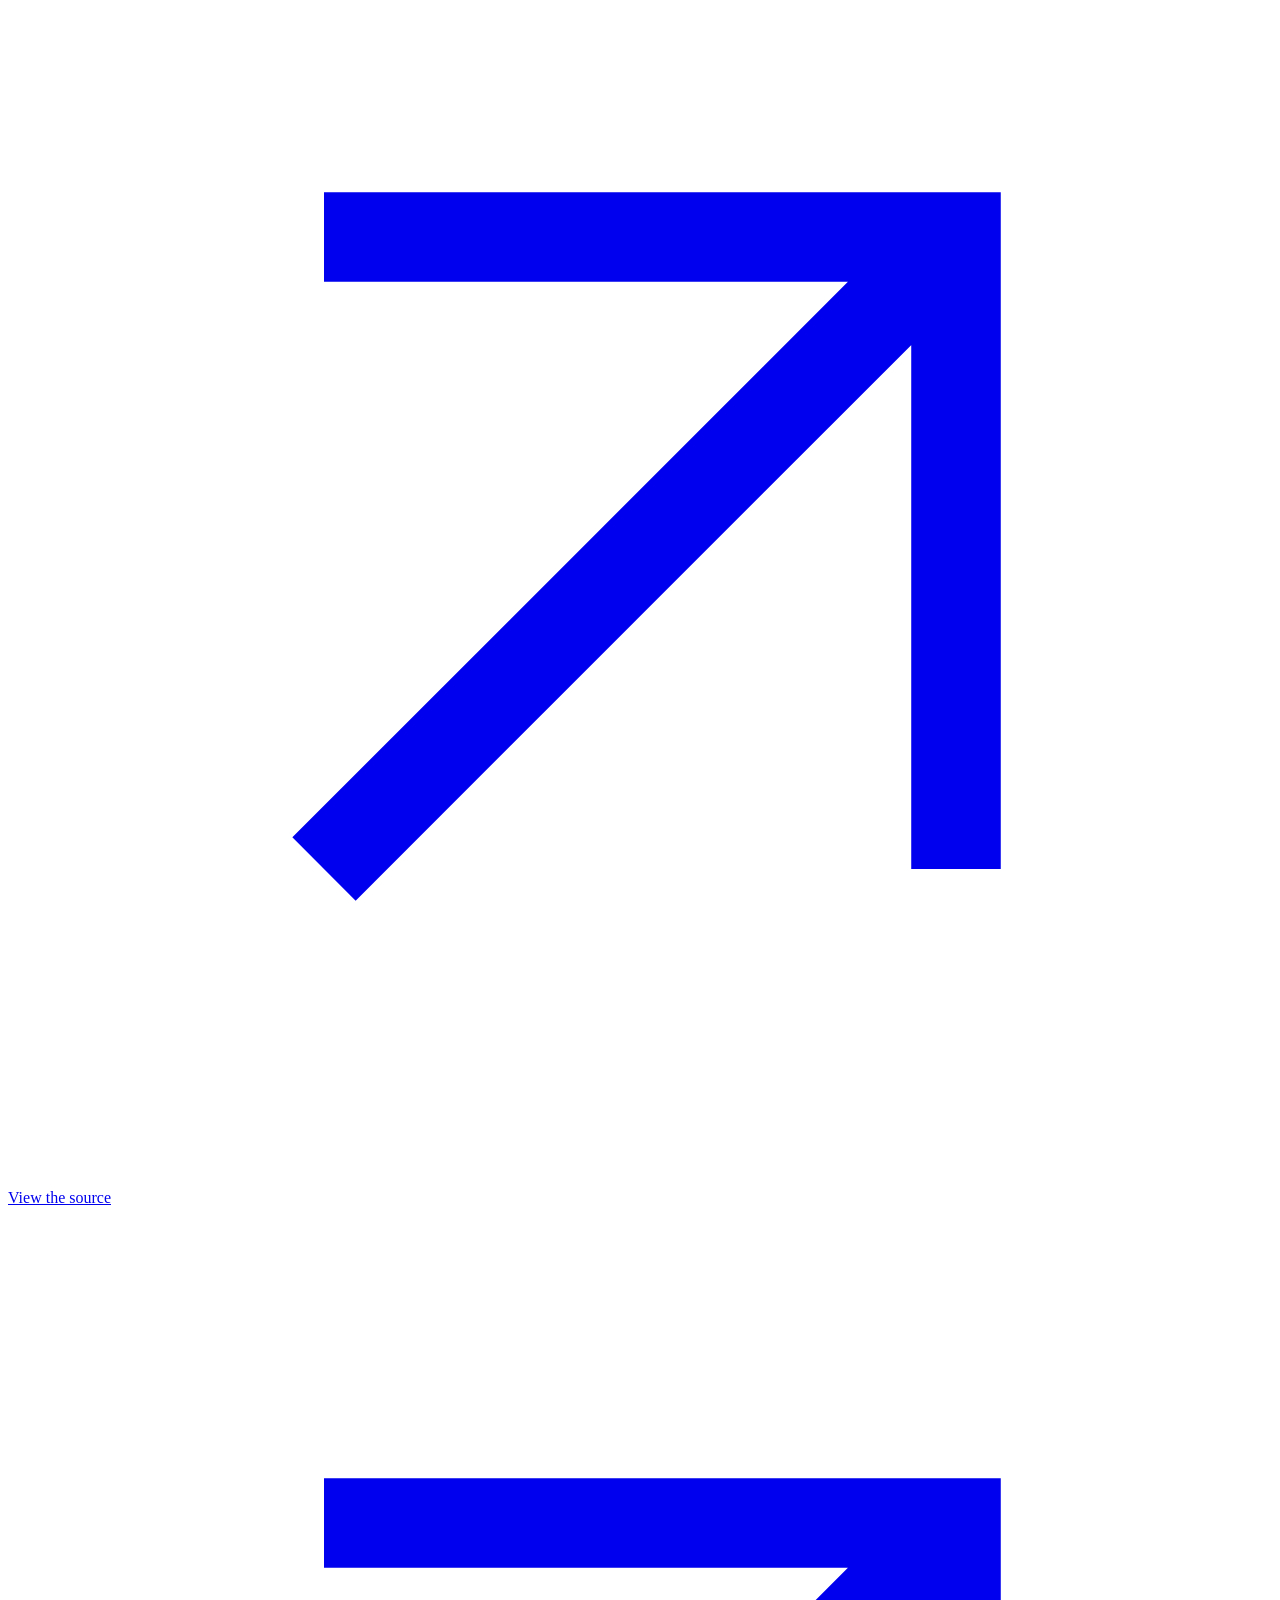
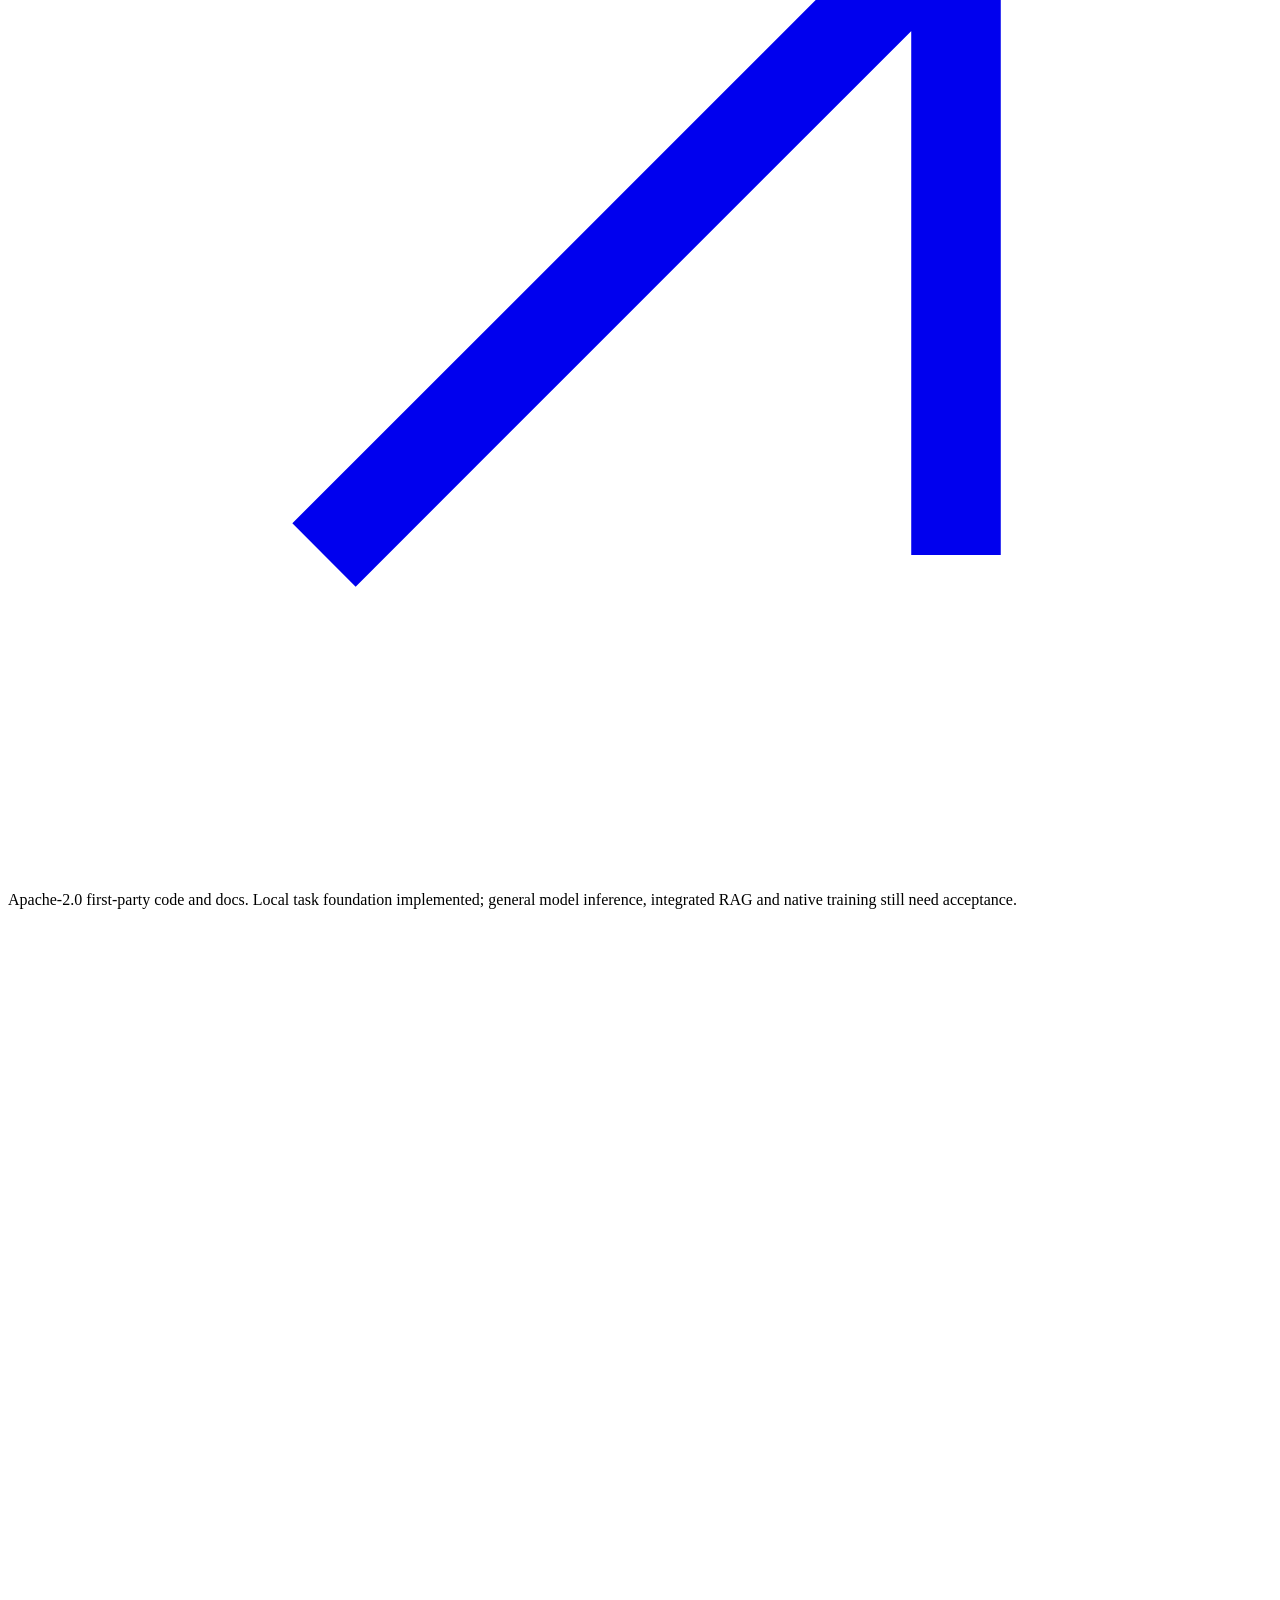
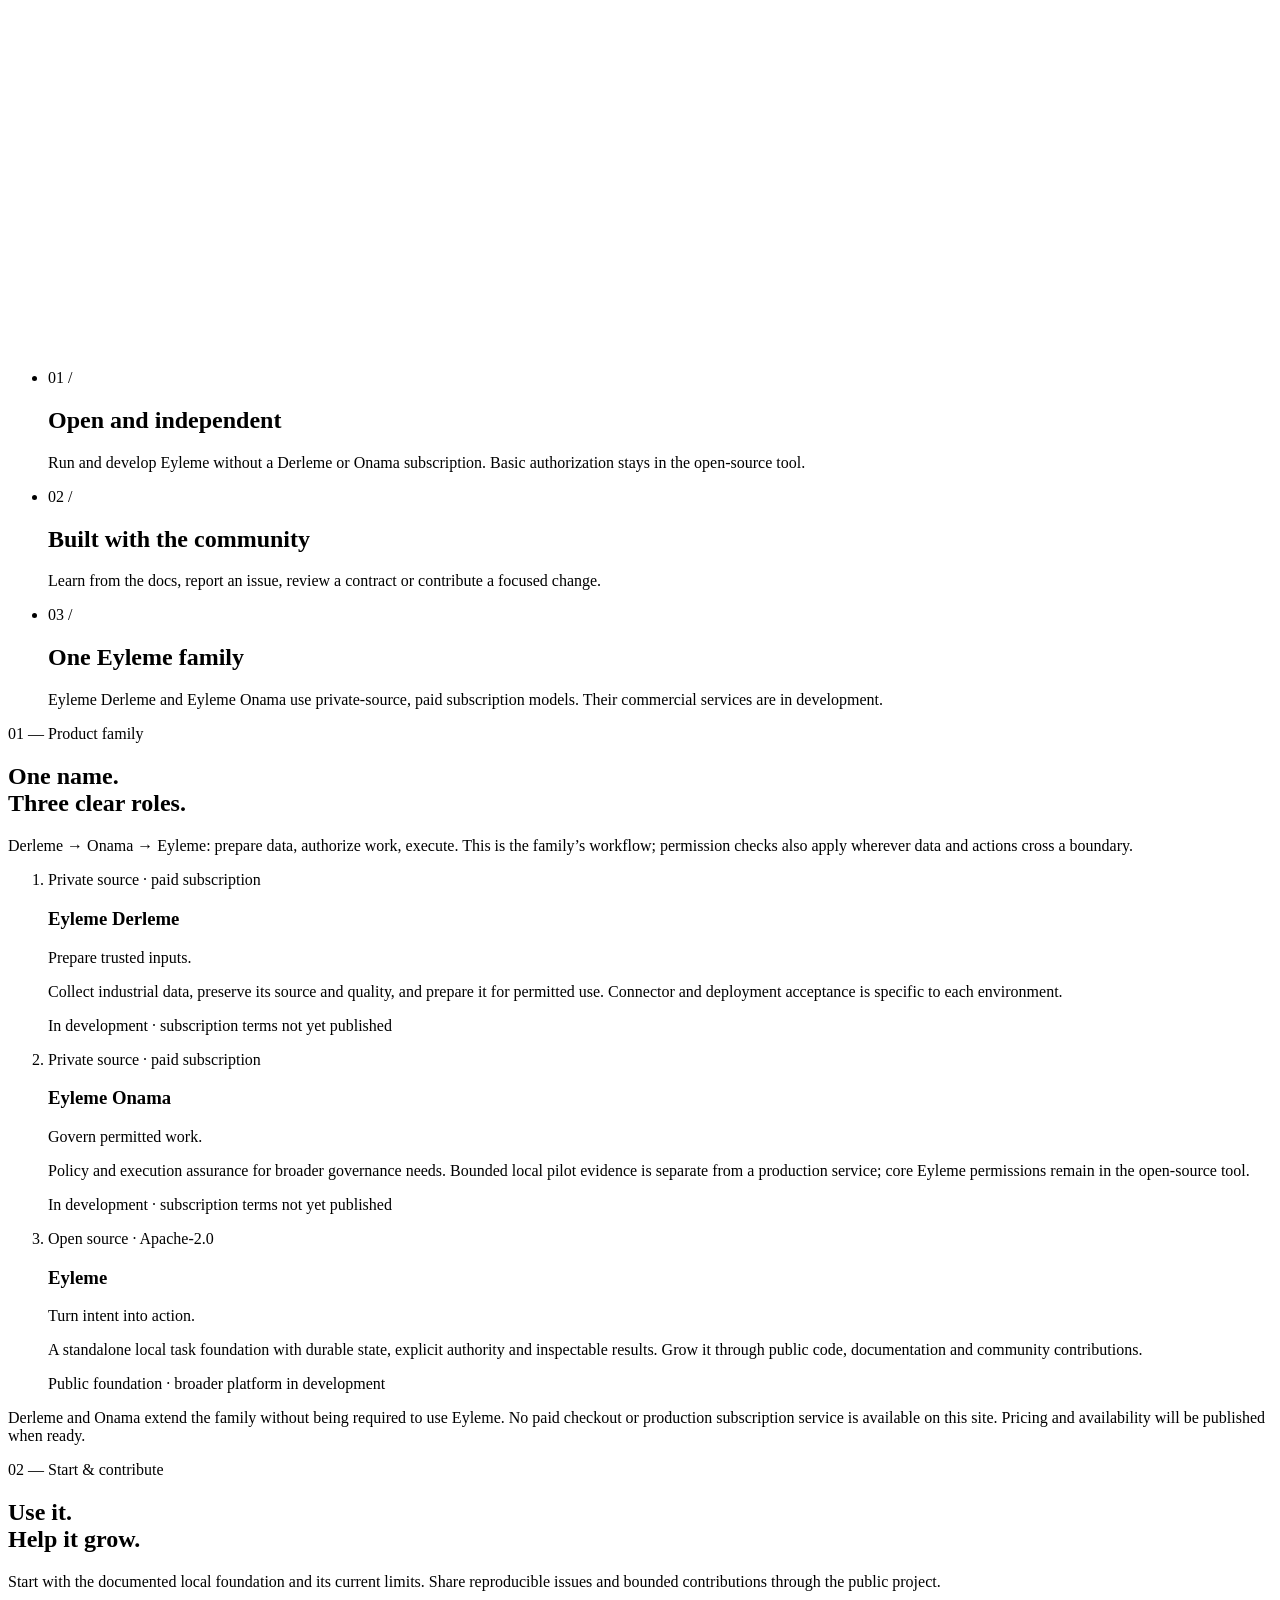
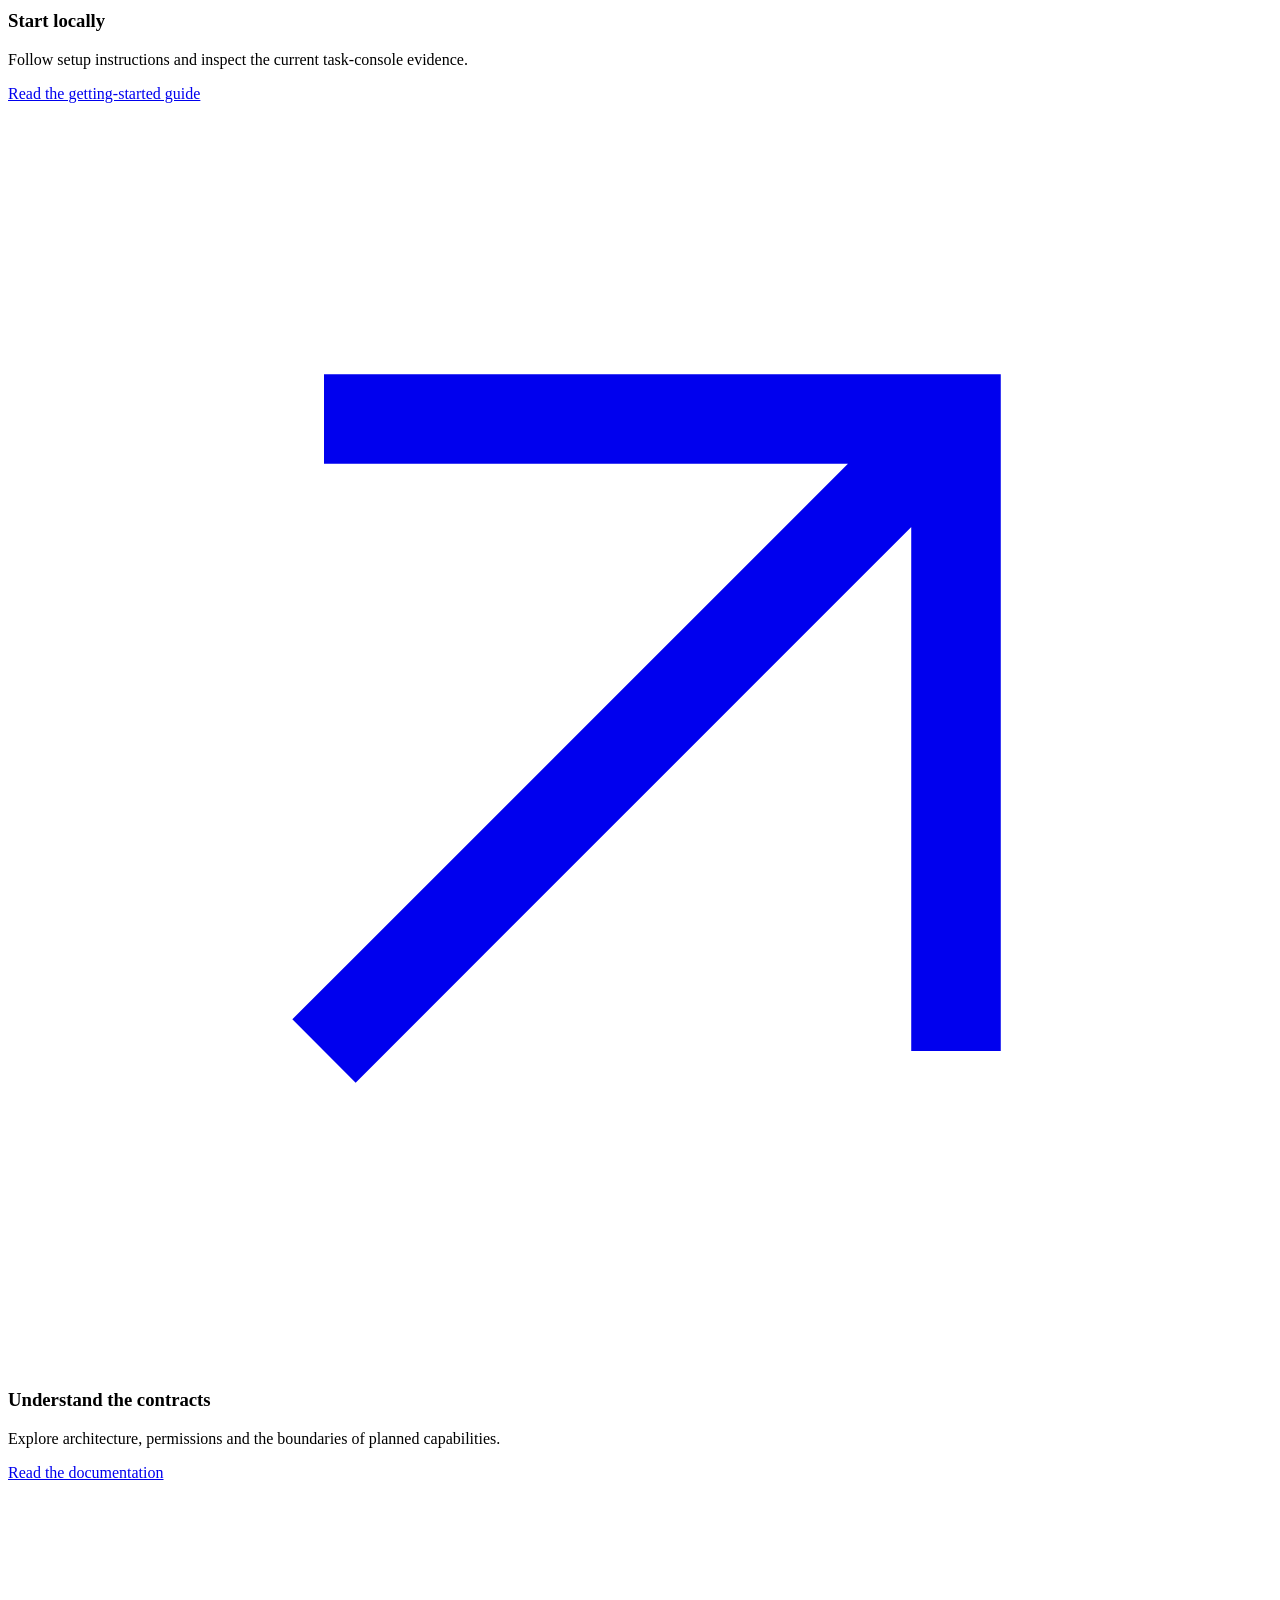
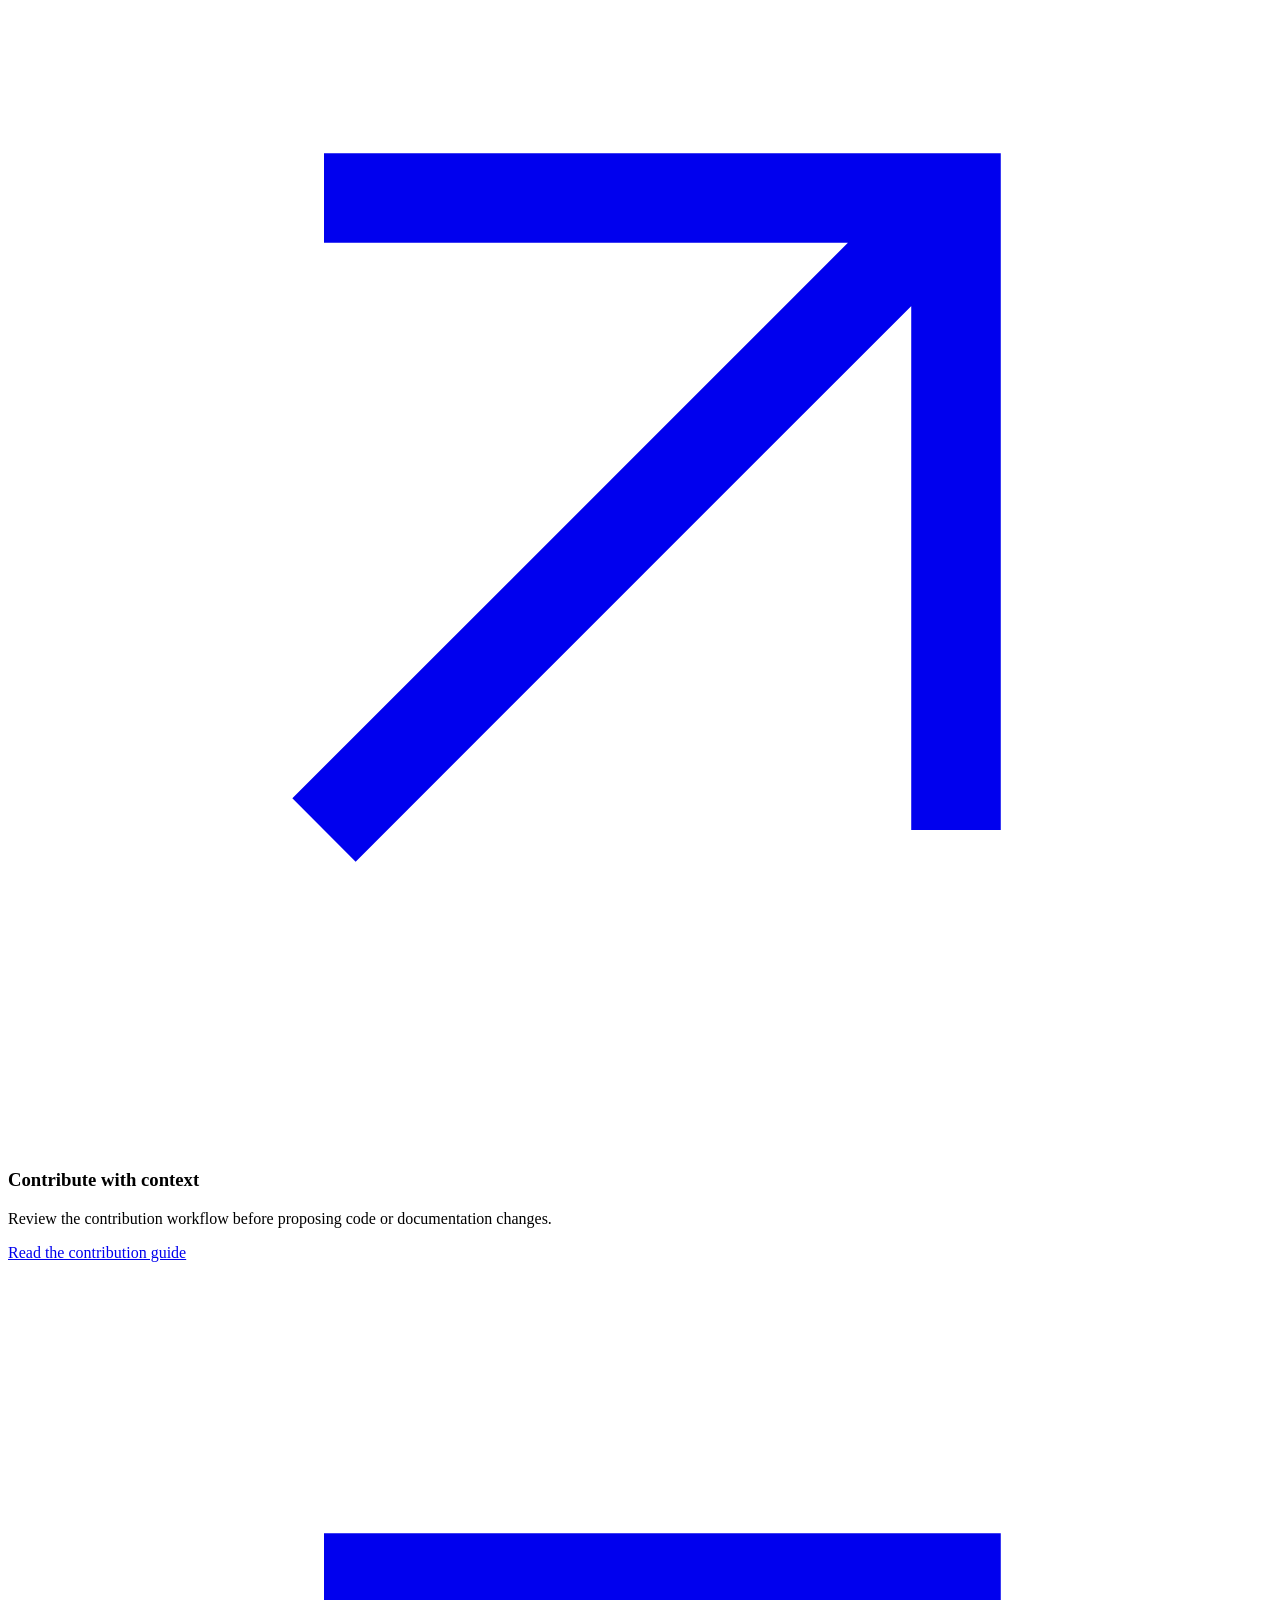
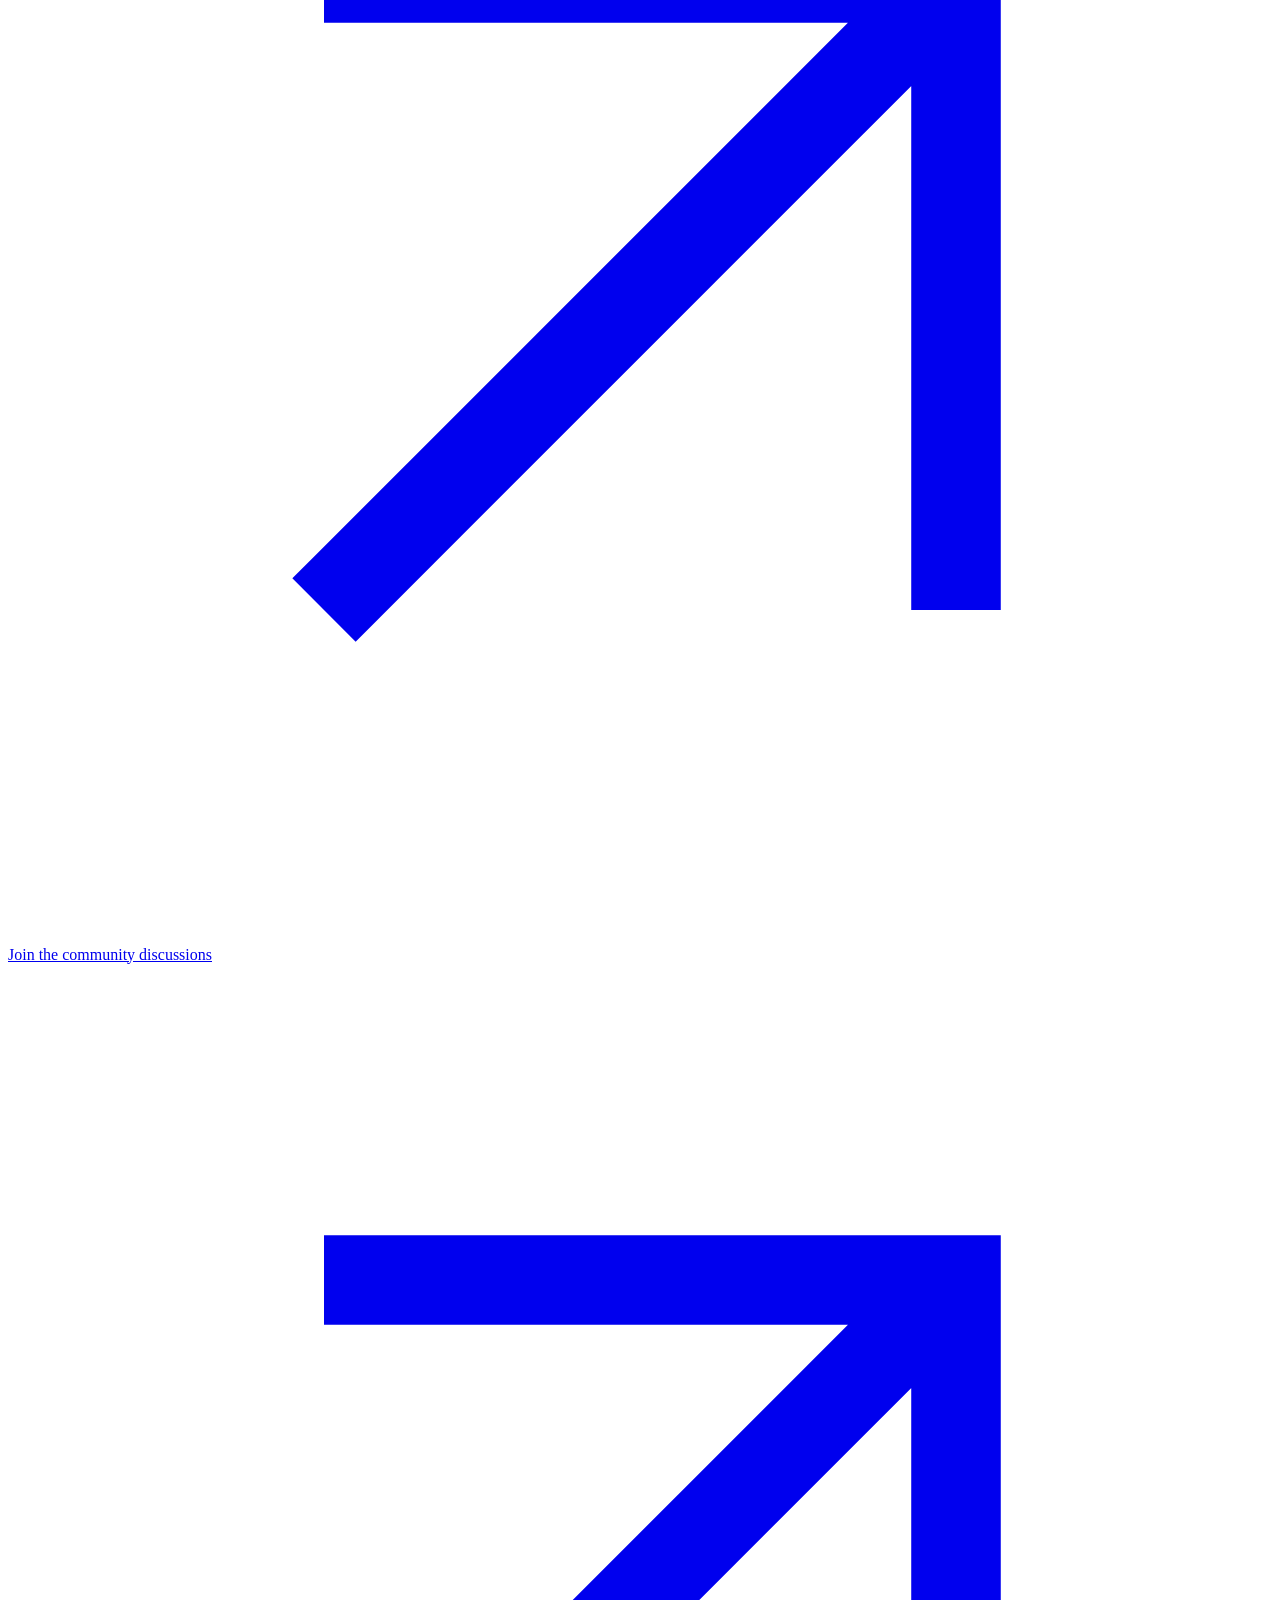
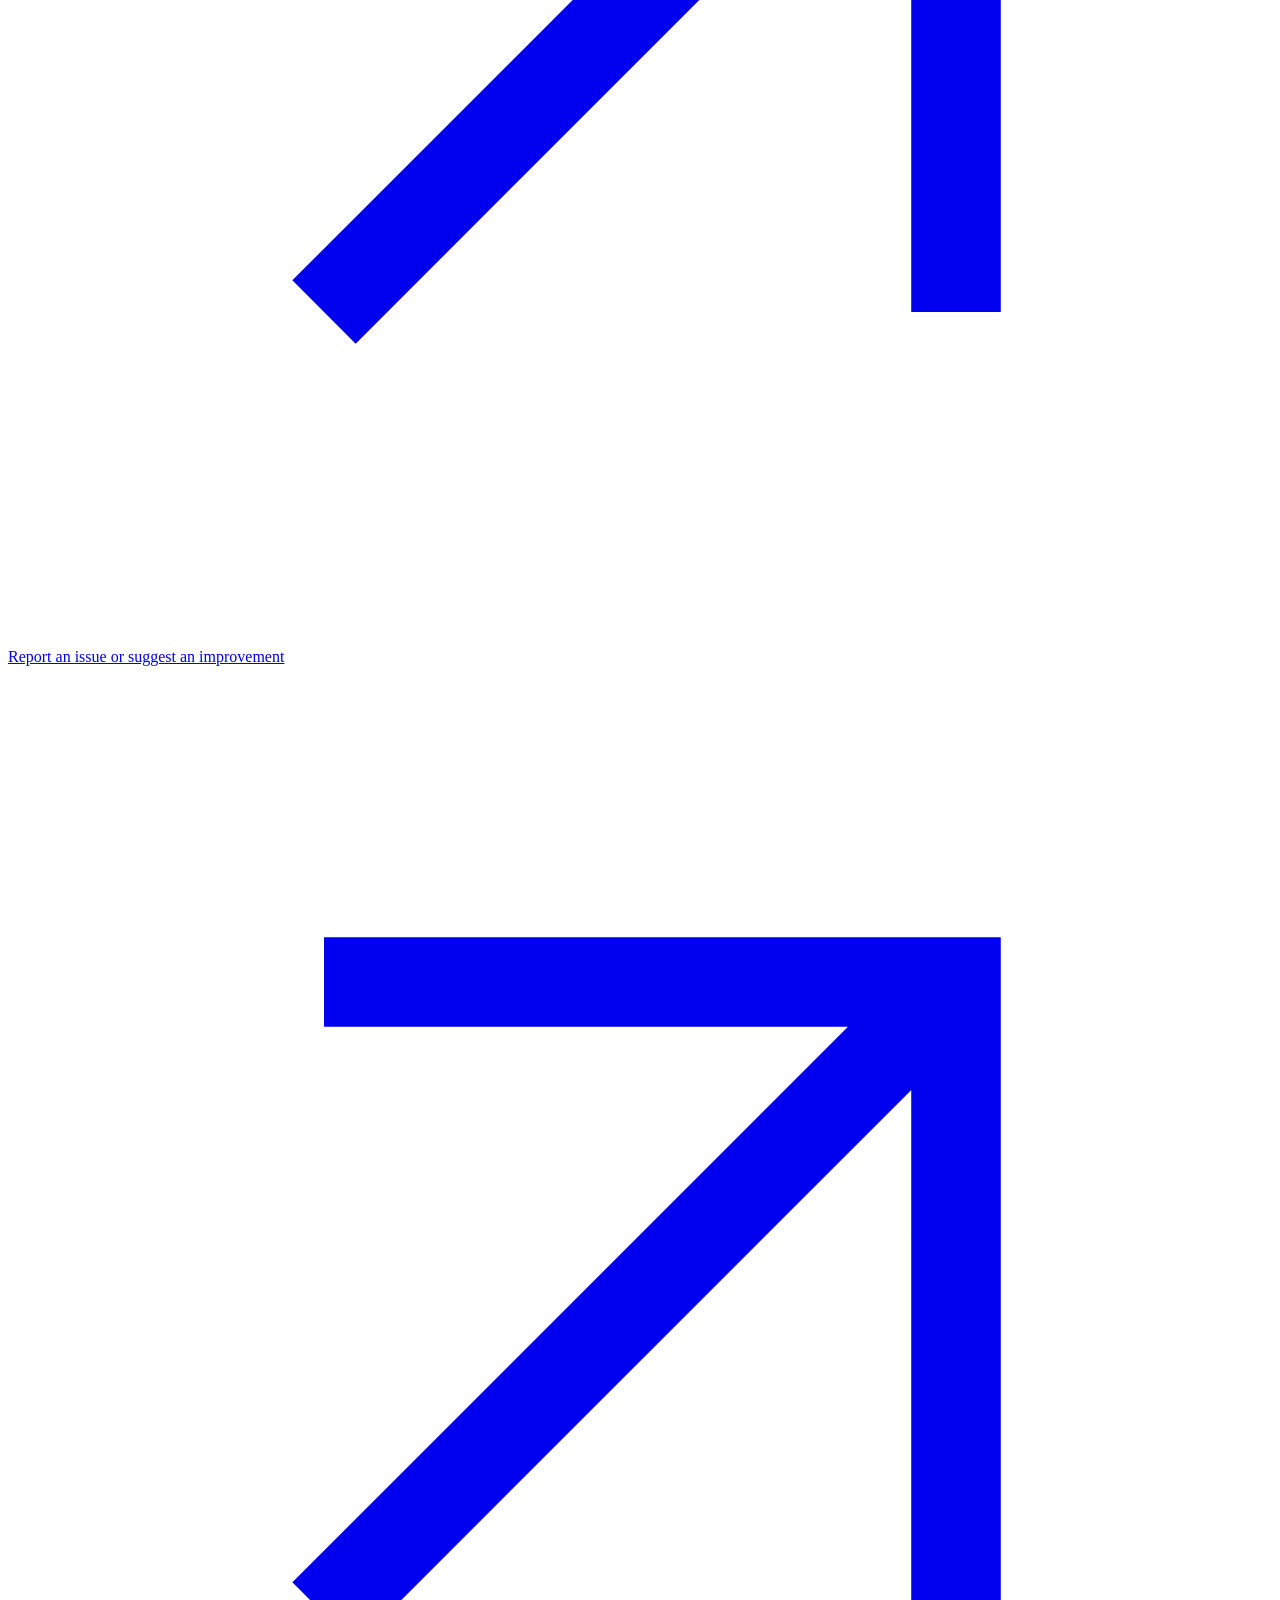
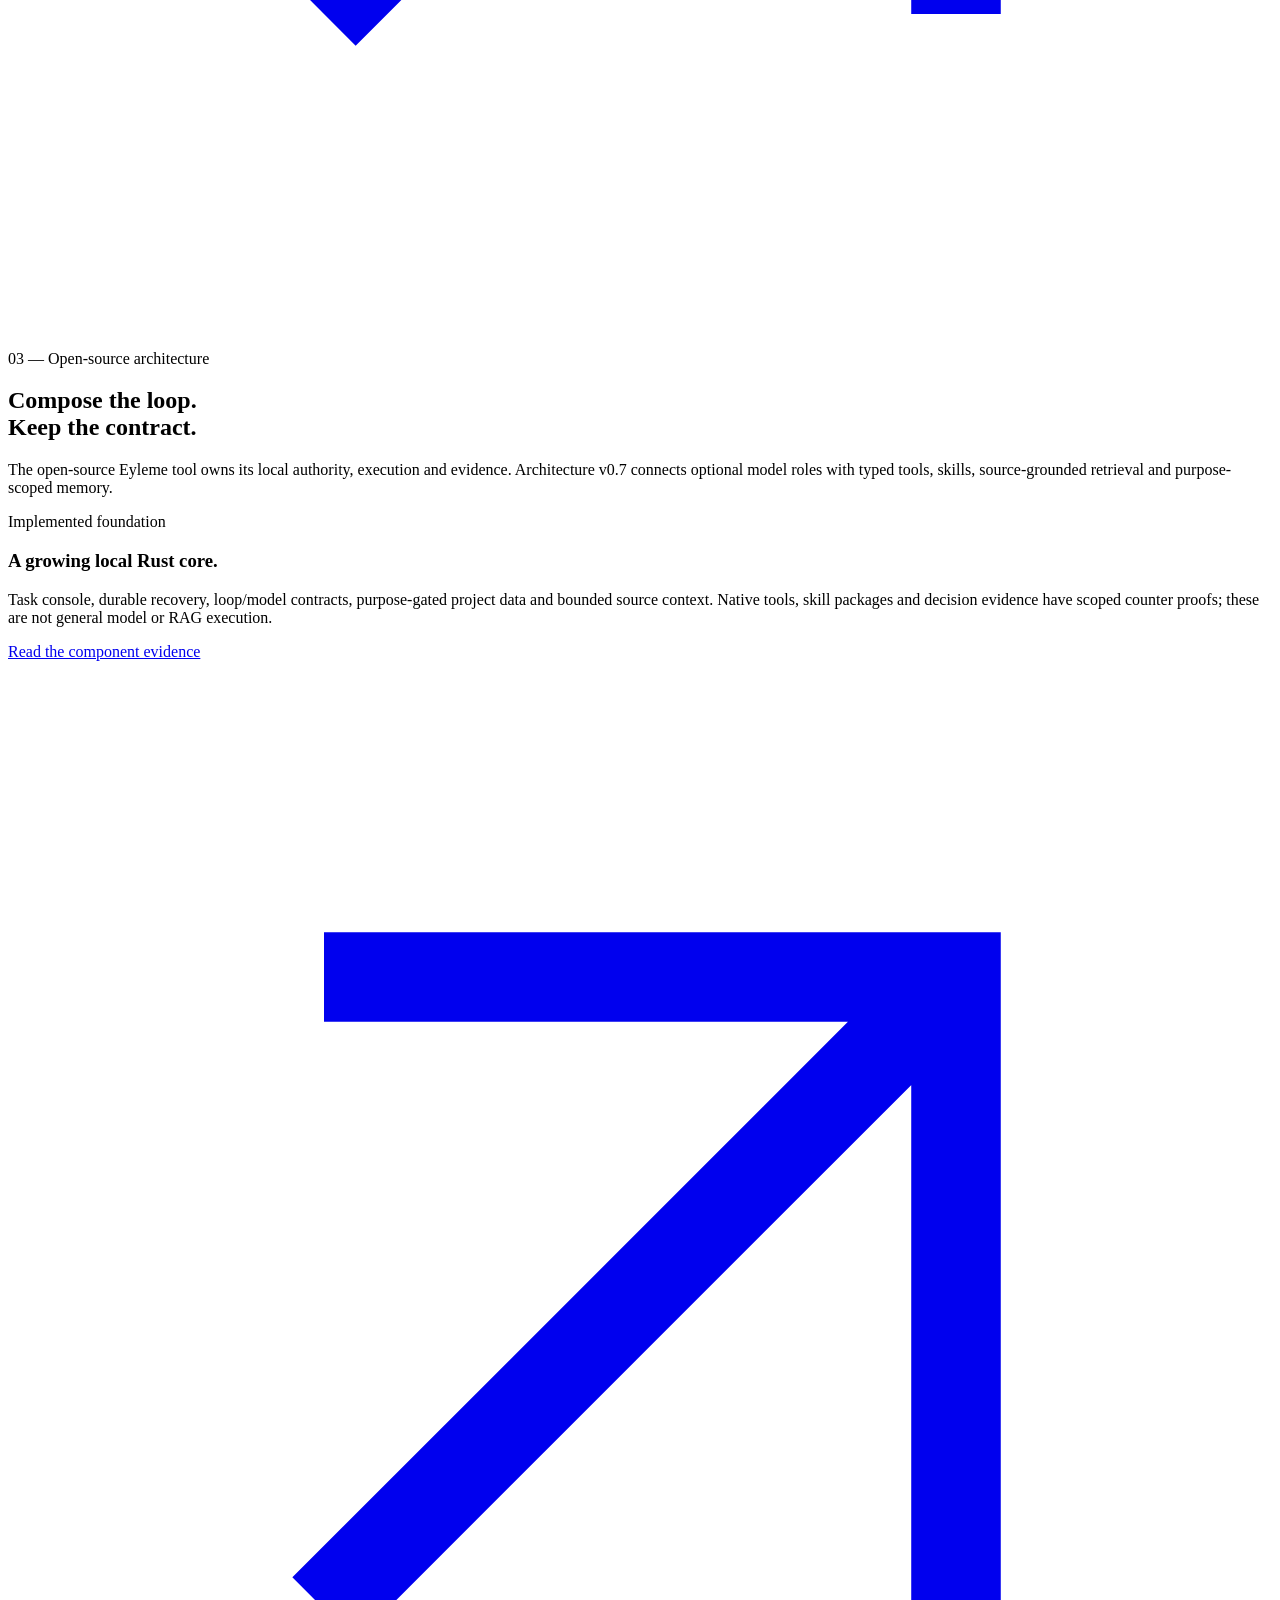
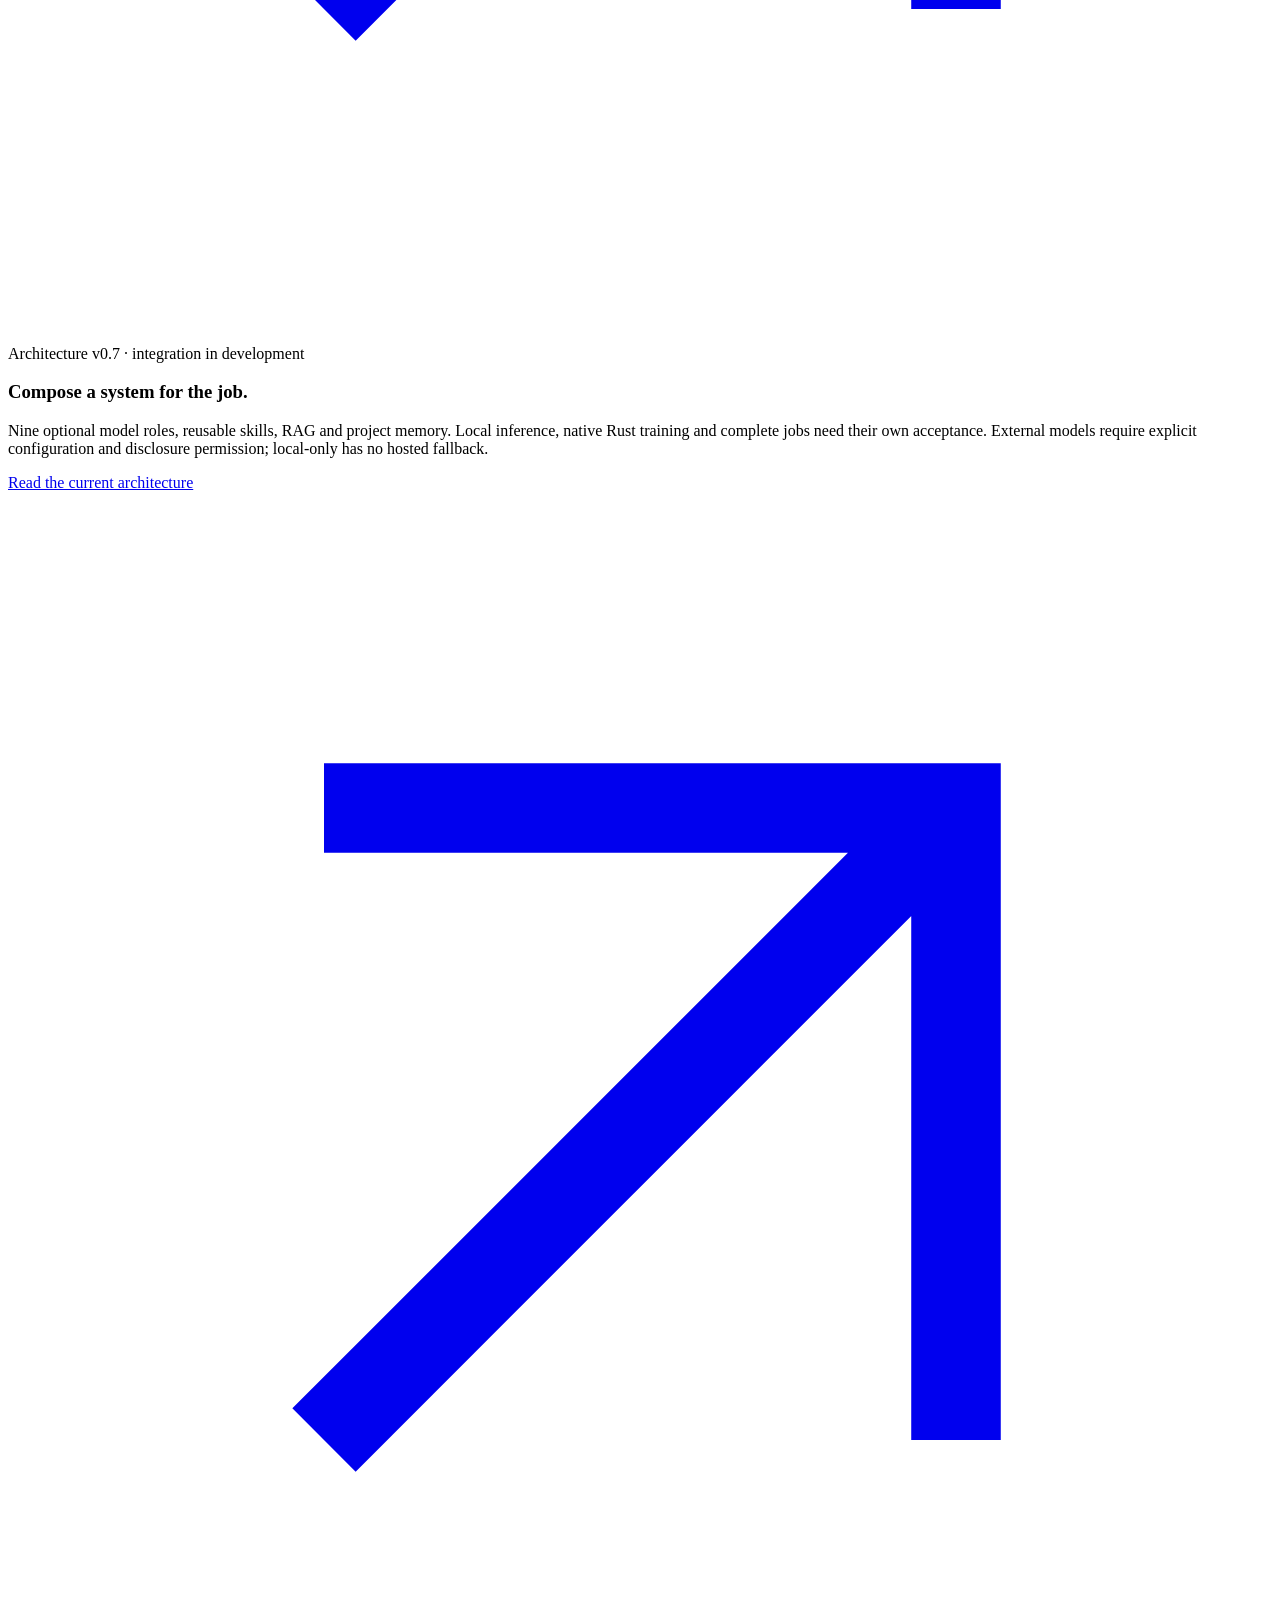
==== commit 47d205c4: "Present Eyleme community and subscription product family" ====
--- a/public/index.html
+++ b/public/index.html
@@ -3,8 +3,8 @@
 <head>
   <meta charset="utf-8">
   <meta name="viewport" content="width=device-width, initial-scale=1">
-  <title>Eyleme — Composable Agentic AI Platform in Rust</title>
-  <meta name="description" content="Explore Eyleme: a Rust platform in development for local models, tools, reusable skills, RAG and project-scoped memory, with human-controlled learning.">
+  <title>Eyleme — Open Source, Community and Subscription Products</title>
+  <meta name="description" content="Build with Eyleme, the open-source local task tool and community. Explore Eyleme Derleme and Eyleme Onama, private-source subscription products in development.">
   <meta name="robots" content="index,follow">
   <meta name="theme-color" content="#F7F6F2">
   <meta name="color-scheme" content="light">
@@ -14,8 +14,8 @@
   <link rel="alternate" hreflang="x-default" href="https://eyleme.dev/">
   <meta property="og:type" content="website">
   <meta property="og:site_name" content="Eyleme">
-  <meta property="og:title" content="Eyleme — Composable Agentic AI Platform in Rust">
-  <meta property="og:description" content="Explore Eyleme: a Rust platform in development for local models, tools, reusable skills, RAG and project-scoped memory, with human-controlled learning.">
+  <meta property="og:title" content="Eyleme — Open Source, Community and Subscription Products">
+  <meta property="og:description" content="Build with Eyleme, the open-source local task tool and community. Explore Eyleme Derleme and Eyleme Onama, private-source subscription products in development.">
   <meta property="og:url" content="https://eyleme.dev/">
   <meta property="og:locale" content="en_US">
   <meta property="og:locale:alternate" content="tr_TR">
@@ -24,38 +24,51 @@
   <meta property="og:image:height" content="640">
   <meta property="og:image:alt" content="Eyleme — Continuous development. Continuous operations.">
   <meta name="twitter:card" content="summary_large_image">
-  <meta name="twitter:title" content="Eyleme — Composable Agentic AI Platform in Rust">
-  <meta name="twitter:description" content="Explore Eyleme: a Rust platform in development for local models, tools, reusable skills, RAG and project-scoped memory, with human-controlled learning.">
+  <meta name="twitter:title" content="Eyleme — Open Source, Community and Subscription Products">
+  <meta name="twitter:description" content="Build with Eyleme, the open-source local task tool and community. Explore Eyleme Derleme and Eyleme Onama, private-source subscription products in development.">
   <meta name="twitter:image" content="https://eyleme.dev/assets/social.png">
   <link rel="icon" href="/assets/favicon.svg" type="image/svg+xml">
   <link rel="apple-touch-icon" href="/assets/apple-touch-icon.png">
   <link rel="stylesheet" href="/assets/site.css">
-  <script type="application/ld+json">{"@context":"https://schema.org","@graph":[{"@type":"Organization","@id":"https://eyleme.dev/#organization","name":"Eyleme","url":"https://eyleme.dev/","logo":"https://eyleme.dev/assets/apple-touch-icon.png","sameAs":["https://github.com/eyleme-dev","https://github.com/eyleme-dev/eyleme"]},{"@type":"WebSite","@id":"https://eyleme.dev/#website","name":"Eyleme","url":"https://eyleme.dev/","inLanguage":["en","tr"],"publisher":{"@id":"https://eyleme.dev/#organization"}},{"@type":"WebPage","@id":"https://eyleme.dev/#webpage","url":"https://eyleme.dev/","name":"Eyleme — Composable Agentic AI Platform in Rust","description":"Explore Eyleme: a Rust platform in development for local models, tools, reusable skills, RAG and project-scoped memory, with human-controlled learning.","inLanguage":"en","dateModified":"2026-10-15","isPartOf":{"@id":"https://eyleme.dev/#website"},"about":{"@type":"Thing","name":"Eyleme","description":"Eyleme is a Rust platform in development for composing bounded agentic jobs from model roles, tools, reusable skills and project knowledge. Humans define goals and authority; the platform records actual outcomes. Its implemented local task foundation is distinct from the broader model, RAG, memory and learning design."},"citation":["https://github.com/eyleme-dev/eyleme-docs-en/blob/main/docs/architecture.md","https://github.com/eyleme-dev/eyleme-docs-en/blob/main/docs/api-reference.md","https://github.com/eyleme-dev/eyleme-docs-en/blob/main/docs/development-and-operations.md","https://github.com/eyleme-dev/eyleme-docs-en/blob/main/docs/learning-and-training.md"]}]}</script>
+  <script type="application/ld+json">{"@context":"https://schema.org","@graph":[{"@type":"Organization","@id":"https://eyleme.dev/#organization","name":"Eyleme","url":"https://eyleme.dev/","logo":"https://eyleme.dev/assets/apple-touch-icon.png","sameAs":["https://github.com/eyleme-dev","https://github.com/eyleme-dev/eyleme"]},{"@type":"WebSite","@id":"https://eyleme.dev/#website","name":"Eyleme","url":"https://eyleme.dev/","inLanguage":["en","tr"],"publisher":{"@id":"https://eyleme.dev/#organization"}},{"@type":"WebPage","@id":"https://eyleme.dev/#webpage","url":"https://eyleme.dev/","name":"Eyleme — Open Source, Community and Subscription Products","description":"Build with Eyleme, the open-source local task tool and community. Explore Eyleme Derleme and Eyleme Onama, private-source subscription products in development.","inLanguage":"en","dateModified":"2026-10-15","isPartOf":{"@id":"https://eyleme.dev/#website"},"about":{"@type":"Thing","name":"Eyleme","description":"Eyleme is the shared brand and an independently usable open-source local task tool. Its first-party code and documentation use Apache-2.0. Eyleme Derleme and Eyleme Onama are private-source, paid subscription products in development. The open-source task foundation is distinct from the broader model, RAG, memory and learning design."},"citation":["https://github.com/eyleme-dev/eyleme-docs-en/blob/main/docs/architecture.md","https://github.com/eyleme-dev/eyleme-docs-en/blob/main/docs/api-reference.md","https://github.com/eyleme-dev/eyleme-docs-en/blob/main/docs/development-and-operations.md","https://github.com/eyleme-dev/eyleme-docs-en/blob/main/docs/learning-and-training.md"]}]}</script>
   <script src="/assets/site.js" defer></script>
 </head>
 <body>
   <a class="skip-link" href="#main">Skip to content</a>
   <header class="site-header"><div class="shell header-inner">
     <a class="brand" href="/" aria-label="Eyleme"><img src="/assets/eyleme-wordmark.webp" alt="Eyleme" width="960" height="320" decoding="async"></a>
-    <nav class="main-nav" aria-label="Main navigation"><a href="#architecture">Architecture</a><a href="#roadmap">Roadmap</a><a href="https://github.com/eyleme-dev/eyleme">GitHub <svg class="arrow" viewBox="0 0 24 24" fill="none" stroke="currentColor" stroke-width="1.7" aria-hidden="true"><path d="M6 18 18 6M6 6h12v12"/></svg></a></nav>
+    <nav class="main-nav" aria-label="Main navigation"><a href="#products">Products</a><a href="#community">Community</a><a href="https://github.com/eyleme-dev/eyleme">GitHub <svg class="arrow" viewBox="0 0 24 24" fill="none" stroke="currentColor" stroke-width="1.7" aria-hidden="true"><path d="M6 18 18 6M6 6h12v12"/></svg></a></nav>
     <nav class="languages" aria-label="Choose language"><a href="/" lang="en" hreflang="en" aria-label="English" aria-current="page">EN</a><span aria-hidden="true">/</span><a href="/tr/" lang="tr" hreflang="tr" aria-label="Türkçe">TR</a></nav>
   </div></header>
   <main id="main" tabindex="-1">
     <section class="hero shell" aria-labelledby="hero-title">
-      <div class="hero-copy"><h1 id="hero-title">From intent<br>to action.<br><span>By design.</span></h1>
-        <p class="hero-intro">Turn human ideas and expert judgment into agentic systems. Compose local model roles, tools, reusable skills and project knowledge through a shared Rust platform.</p>
-        <div class="hero-actions"><a class="button" href="#architecture">Explore the platform<svg class="arrow" viewBox="0 0 24 24" fill="none" stroke="currentColor" stroke-width="1.7" aria-hidden="true"><path d="M4 12h16m-7-7 7 7-7 7"/></svg></a><a class="text-link" href="https://github.com/eyleme-dev/eyleme">Follow on GitHub<svg class="arrow" viewBox="0 0 24 24" fill="none" stroke="currentColor" stroke-width="1.7" aria-hidden="true"><path d="M6 18 18 6M6 6h12v12"/></svg></a></div>
-        <p class="project-status">Local task console and scoped Rust components implemented. Model inference, integrated RAG, native training and full-product acceptance remain separate.</p>
+      <div class="hero-copy"><h1 id="hero-title">From intent<br>to action.<br><span>Together.</span></h1>
+        <p class="hero-intro">Eyleme is an open-source local task tool, built to grow with its community. Start independently, contribute what you learn, and explore the wider Eyleme product family.</p>
+        <div class="hero-actions"><a class="button" href="https://github.com/eyleme-dev/eyleme/blob/main/README.md">Get started<svg class="arrow" viewBox="0 0 24 24" fill="none" stroke="currentColor" stroke-width="1.7" aria-hidden="true"><path d="M6 18 18 6M6 6h12v12"/></svg></a><a class="text-link" href="https://github.com/eyleme-dev/eyleme">View the source<svg class="arrow" viewBox="0 0 24 24" fill="none" stroke="currentColor" stroke-width="1.7" aria-hidden="true"><path d="M6 18 18 6M6 6h12v12"/></svg></a></div>
+        <p class="project-status">Apache-2.0 first-party code and docs. Local task foundation implemented; general model inference, integrated RAG and native training still need acceptance.</p>
       </div>
       <div class="hero-art" aria-hidden="true"><img src="/assets/eyleme-loop-1024.webp" srcset="/assets/eyleme-loop-640.webp 640w, /assets/eyleme-loop-1024.webp 1024w" sizes="(max-width: 720px) 100vw, 52vw" width="1024" height="1024" alt="Decorative orange Eyleme loop sculpture" fetchpriority="high" decoding="async"></div>
     </section>
-    <div class="shell"><ul class="principles"><li><span class="index">01 /</span><h2>Compose, then reuse</h2><p>Connect stable roles, tools and skills. Accept compatible profiles for each job.</p></li><li><span class="index">02 /</span><h2>Local first</h2><p>Project-private by default, with the first experimental target on Apple M4 Pro and macOS.</p></li><li><span class="index">03 /</span><h2>Human authority</h2><p>Set goals and budgets. Inspect outcomes. Grant execution, learning and sharing separately.</p></li></ul></div>
+    <div class="shell"><ul class="principles"><li><span class="index">01 /</span><h2>Open and independent</h2><p>Run and develop Eyleme without a Derleme or Onama subscription. Basic authorization stays in the open-source tool.</p></li><li><span class="index">02 /</span><h2>Built with the community</h2><p>Learn from the docs, report an issue, review a contract or contribute a focused change.</p></li><li><span class="index">03 /</span><h2>One Eyleme family</h2><p>Eyleme Derleme and Eyleme Onama use private-source, paid subscription models. Their commercial services are in development.</p></li></ul></div>
+    <section class="products section shell" id="products" aria-labelledby="products-title">
+      <p class="section-label">01 — Product family</p>
+      <div class="section-heading"><h2 id="products-title">One name.<br>Three clear roles.</h2><p>Derleme → Onama → Eyleme: prepare data, authorize work, execute. This is the family’s workflow; permission checks also apply wherever data and actions cross a boundary.</p></div>
+      <ol class="product-cards"><li id="product-derleme"><p class="scope-label">Private source · paid subscription</p><h3>Eyleme Derleme</h3><p class="product-purpose">Prepare trusted inputs.</p><p>Collect industrial data, preserve its source and quality, and prepare it for permitted use. Connector and deployment acceptance is specific to each environment.</p><p class="product-status">In development · subscription terms not yet published</p></li><li id="product-onama"><p class="scope-label">Private source · paid subscription</p><h3>Eyleme Onama</h3><p class="product-purpose">Govern permitted work.</p><p>Policy and execution assurance for broader governance needs. Bounded local pilot evidence is separate from a production service; core Eyleme permissions remain in the open-source tool.</p><p class="product-status">In development · subscription terms not yet published</p></li><li id="product-eyleme"><p class="scope-label">Open source · Apache-2.0</p><h3>Eyleme</h3><p class="product-purpose">Turn intent into action.</p><p>A standalone local task foundation with durable state, explicit authority and inspectable results. Grow it through public code, documentation and community contributions.</p><p class="product-status">Public foundation · broader platform in development</p></li></ol>
+      <p class="product-note">Derleme and Onama extend the family without being required to use Eyleme. No paid checkout or production subscription service is available on this site. Pricing and availability will be published when ready.</p>
+    </section>
+    <section class="community section shell" id="community" aria-labelledby="community-title">
+      <p class="section-label">02 — Start &amp; contribute</p>
+      <div class="section-heading"><h2 id="community-title">Use it.<br>Help it grow.</h2><p>Start with the documented local foundation and its current limits. Share reproducible issues and bounded contributions through the public project.</p></div>
+      <div class="community-cards"><article><h3>Start locally</h3><p>Follow setup instructions and inspect the current task-console evidence.</p><a class="text-link" href="https://github.com/eyleme-dev/eyleme/blob/main/README.md">Read the getting-started guide<svg class="arrow" viewBox="0 0 24 24" fill="none" stroke="currentColor" stroke-width="1.7" aria-hidden="true"><path d="M6 18 18 6M6 6h12v12"/></svg></a></article><article><h3>Understand the contracts</h3><p>Explore architecture, permissions and the boundaries of planned capabilities.</p><a class="text-link" href="https://github.com/eyleme-dev/eyleme-docs-en/blob/main/docs/architecture.md">Read the documentation<svg class="arrow" viewBox="0 0 24 24" fill="none" stroke="currentColor" stroke-width="1.7" aria-hidden="true"><path d="M6 18 18 6M6 6h12v12"/></svg></a></article><article><h3>Contribute with context</h3><p>Review the contribution workflow before proposing code or documentation changes.</p><a class="text-link" href="https://github.com/eyleme-dev/eyleme/blob/main/CONTRIBUTING.md">Read the contribution guide<svg class="arrow" viewBox="0 0 24 24" fill="none" stroke="currentColor" stroke-width="1.7" aria-hidden="true"><path d="M6 18 18 6M6 6h12v12"/></svg></a></article></div>
+      <p class="community-issues"><a class="text-link" href="https://github.com/eyleme-dev/eyleme/discussions">Join the community discussions<svg class="arrow" viewBox="0 0 24 24" fill="none" stroke="currentColor" stroke-width="1.7" aria-hidden="true"><path d="M6 18 18 6M6 6h12v12"/></svg></a></p>
+      <p class="community-issues"><a class="text-link" href="https://github.com/eyleme-dev/eyleme/issues">Report an issue or suggest an improvement<svg class="arrow" viewBox="0 0 24 24" fill="none" stroke="currentColor" stroke-width="1.7" aria-hidden="true"><path d="M6 18 18 6M6 6h12v12"/></svg></a></p>
+    </section>
     <section class="architecture section shell" id="architecture" aria-labelledby="architecture-title">
-      <p class="section-label">01 — Architecture</p>
-      <div class="section-heading"><h2 id="architecture-title">Compose the loop.<br>Keep the contract.</h2><p>Eyleme owns authority, execution and evidence. Architecture v0.7 connects optional model roles with typed tools, skills, source-grounded retrieval and purpose-scoped memory.</p></div>
+      <p class="section-label">03 — Open-source architecture</p>
+      <div class="section-heading"><h2 id="architecture-title">Compose the loop.<br>Keep the contract.</h2><p>The open-source Eyleme tool owns its local authority, execution and evidence. Architecture v0.7 connects optional model roles with typed tools, skills, source-grounded retrieval and purpose-scoped memory.</p></div>
       <div class="foundation-scope" aria-label="Current scope · architecture v0.7"><article><p class="scope-label">Implemented foundation</p><h3>A growing local Rust core.</h3><p>Task console, durable recovery, loop/model contracts, purpose-gated project data and bounded source context. Native tools, skill packages and decision evidence have scoped counter proofs; these are not general model or RAG execution.</p><a class="text-link" href="https://github.com/eyleme-dev/eyleme/blob/main/README.md">Read the component evidence<svg class="arrow" viewBox="0 0 24 24" fill="none" stroke="currentColor" stroke-width="1.7" aria-hidden="true"><path d="M6 18 18 6M6 6h12v12"/></svg></a></article><article><p class="scope-label">Architecture v0.7 · integration in development</p><h3>Compose a system for the job.</h3><p>Nine optional model roles, reusable skills, RAG and project memory. Local inference, native Rust training and complete jobs need their own acceptance. External models require explicit configuration and disclosure permission; local-only has no hosted fallback.</p><a class="text-link" href="https://github.com/eyleme-dev/eyleme-docs-en/blob/main/docs/architecture.md">Read the current architecture<svg class="arrow" viewBox="0 0 24 24" fill="none" stroke="currentColor" stroke-width="1.7" aria-hidden="true"><path d="M6 18 18 6M6 6h12v12"/></svg></a></article></div>
       <figure class="technology-overview" id="technology">
-        <p class="technology-notice">Architecture v0.7 · integration design</p>
+        <p class="technology-notice">Open-source Eyleme · architecture v0.7 integration design</p>
         <a class="technology-image" href="/assets/eyleme-technology-en.png" target="_blank" rel="noopener" aria-label="Open full-size image (new tab)">
           <img src="/assets/eyleme-technology-en.webp" alt="Eyleme architecture v0.7: human goals and five separate data-use permissions govern jobs, nine optional model roles, tools and skills, Rust authority and observed feedback. Permitted sources supply RAG/recall context with six optional memory kinds and renewed rights, lineage and expiry checks. A separate planned loop moves permitted episodes through curation, native Rust LoRA/QLoRA training, held-out evaluation and human-controlled promotion back to model profiles and skills. Scoped implemented components are labeled separately; integrated retrieval and training still require acceptance." width="1672" height="941" loading="lazy" decoding="async">
         </a>
@@ -78,15 +91,15 @@
       <div class="section-note"><p>Human direction, throughout.</p><p>Define authority. Inspect observed outcomes. Keep stop and revocation on the Rust control path.</p></div>
     </section>
     <section class="faq section shell" id="questions" aria-labelledby="faq-title">
-      <p class="section-label">02 — Questions &amp; answers</p><div class="faq-layout"><div class="faq-intro"><h2 id="faq-title">A platform.<br>Clear boundaries.</h2><p>What the current foundation does, what the architecture proposes and what still needs evidence.</p></div><div class="questions"><details open><summary>What is Eyleme?<svg class="disclosure-icon" viewBox="0 0 24 24" aria-hidden="true"><path d="M3 12h18"/><path class="vertical" d="M12 3v18"/></svg></summary><div class="answer"><p>Eyleme is a Rust platform in development for composing bounded agentic jobs from model roles, tools, reusable skills and project knowledge. Humans define goals and authority; the platform records actual outcomes. Its implemented local task foundation is distinct from the broader model, RAG, memory and learning design.</p><a class="text-link" href="https://github.com/eyleme-dev/eyleme-docs-en/blob/main/docs/architecture.md">Architecture v0.7<svg class="arrow" viewBox="0 0 24 24" fill="none" stroke="currentColor" stroke-width="1.7" aria-hidden="true"><path d="M6 18 18 6M6 6h12v12"/></svg></a></div></details><details ><summary>What works today?<svg class="disclosure-icon" viewBox="0 0 24 24" aria-hidden="true"><path d="M3 12h18"/><path class="vertical" d="M12 3v18"/></svg></summary><div class="answer"><p>The core includes the task console and scoped native loop/model contracts, project-data gates, explicit-reference memory context, typed counter tools, reusable counter skills and decision evidence. Each component has its own proof and limits. This promotional site does not run them, and those proofs do not establish general inference, graph search or complete harness jobs.</p><a class="text-link" href="https://github.com/eyleme-dev/eyleme/blob/main/README.md">Implemented components and evidence<svg class="arrow" viewBox="0 0 24 24" fill="none" stroke="currentColor" stroke-width="1.7" aria-hidden="true"><path d="M6 18 18 6M6 6h12v12"/></svg></a></div></details><details ><summary>Has real human authorization been demonstrated?<svg class="disclosure-icon" viewBox="0 0 24 24" aria-hidden="true"><path d="M3 12h18"/><path class="vertical" d="M12 3v18"/></svg></summary><div class="answer"><p>Yes, in a bounded native macOS counter demonstration: an actual device-owner check, exact approval, effective stop before the remaining action, revocation and state-preserving reopen passed on 14 October 2026. This grants no data-training or sharing rights. The separate start --human/browser flow, remote identity and arbitrary model jobs were not part of that acceptance.</p><a class="text-link" href="https://github.com/eyleme-dev/eyleme/blob/main/docs/en/real-human.md">Native person acceptance and limits<svg class="arrow" viewBox="0 0 24 24" fill="none" stroke="currentColor" stroke-width="1.7" aria-hidden="true"><path d="M6 18 18 6M6 6h12v12"/></svg></a></div></details><details ><summary>Does every job need nine models?<svg class="disclosure-icon" viewBox="0 0 24 24" aria-hidden="true"><path d="M3 12h18"/><path class="vertical" d="M12 3v18"/></svg></summary><div class="answer"><p>No. The optional roles are perception, reasoning, planning, decision, action policy, world model, specialist, critic and representation/retrieval. One model may fill several compatible roles. Audio, vision and text profiles are distinct, and exact model acceptance is required before execution.</p><a class="text-link" href="https://github.com/eyleme-dev/eyleme/blob/main/docs/en/platform-contracts.md">Roles and binding contracts<svg class="arrow" viewBox="0 0 24 24" fill="none" stroke="currentColor" stroke-width="1.7" aria-hidden="true"><path d="M6 18 18 6M6 6h12v12"/></svg></a></div></details><details ><summary>Can I run local models or connect an external one now?<svg class="disclosure-icon" viewBox="0 0 24 24" aria-hidden="true"><path d="M3 12h18"/><path class="vertical" d="M12 3v18"/></svg></summary><div class="answer"><p>Declared model artifact and role contracts are implemented; they do not load weights or run inference. Local assignments still report unsupported execution. The architecture permits explicitly configured external frontier models, but configuration is not authorization to disclose private data or make paid calls. A local-only profile never silently falls back to a hosted model.</p><a class="text-link" href="https://github.com/eyleme-dev/eyleme/blob/main/docs/en/model-contract.md">Model contract and unsupported execution<svg class="arrow" viewBox="0 0 24 24" fill="none" stroke="currentColor" stroke-width="1.7" aria-hidden="true"><path d="M6 18 18 6M6 6h12v12"/></svg></a></div></details><details ><summary>How do RAG, memory and the knowledge graph fit?<svg class="disclosure-icon" viewBox="0 0 24 24" aria-hidden="true"><path d="M3 12h18"/><path class="vertical" d="M12 3v18"/></svg></summary><div class="answer"><p>The design grounds answers in permitted project documents and optional working, episodic, semantic, procedural, knowledge-graph and analytical memory. The current Rust adapter builds bounded context from explicit source references, rechecking rights, expiry and lineage. Semantic/vector retrieval, graph traversal, analytical engines and tokenizer counting remain separate acceptance gates.</p><a class="text-link" href="https://github.com/eyleme-dev/eyleme/blob/main/docs/en/memory-contracts.md">Implemented source context and memory limits<svg class="arrow" viewBox="0 0 24 24" fill="none" stroke="currentColor" stroke-width="1.7" aria-hidden="true"><path d="M6 18 18 6M6 6h12v12"/></svg></a></div></details><details ><summary>How are decisions explained?<svg class="disclosure-icon" viewBox="0 0 24 24" aria-hidden="true"><path d="M3 12h18"/><path class="vertical" d="M12 3v18"/></svg></summary><div class="answer"><p>Native decision evidence joins submitted alternatives, constraints and declared model pins to actual scoped tool receipts and complete, partial or unknown outcomes. Confidence and model declarations remain unverified inputs. The current proof uses deterministic counter tools; model explanations, causal claims and whole-loop performance require separate evidence.</p><a class="text-link" href="https://github.com/eyleme-dev/eyleme/blob/main/docs/en/decision-evidence.md">Decision evidence and measured scope<svg class="arrow" viewBox="0 0 24 24" fill="none" stroke="currentColor" stroke-width="1.7" aria-hidden="true"><path d="M6 18 18 6M6 6h12v12"/></svg></a></div></details><details ><summary>Can private project data train or enter the ecosystem?<svg class="disclosure-icon" viewBox="0 0 24 24" aria-hidden="true"><path d="M3 12h18"/><path class="vertical" d="M12 3v18"/></svg></summary><div class="answer"><p>Not automatically. Execute, collect, train, external disclosure and ecosystem export are independent purposes. Derived records inherit current source restrictions; withdrawal blocks future use but does not erase published copies or unlearn weights. Ecosystem packages need explicit selection, provenance, terms, review and compatible import acceptance.</p><a class="text-link" href="https://github.com/eyleme-dev/eyleme/blob/main/docs/en/project-data.md">Project-private purpose and lineage gates<svg class="arrow" viewBox="0 0 24 24" fill="none" stroke="currentColor" stroke-width="1.7" aria-hidden="true"><path d="M6 18 18 6M6 6h12v12"/></svg></a></div></details><details ><summary>How will local learning work?<svg class="disclosure-icon" viewBox="0 0 24 24" aria-hidden="true"><path d="M3 12h18"/><path class="vertical" d="M12 3v18"/></svg></summary><div class="answer"><p>The plan accepts training per exact model: owned Rust gradients, CPU/Metal LoRA and separately supported QLoRA, followed by independent evaluation and controlled promotion. Unsloth-like tooling remains a reviewed reference or recipe aid with separate export/reacceptance gates. No accepted native training or improved-model result is claimed.</p><a class="text-link" href="https://github.com/eyleme-dev/eyleme-docs-en/blob/main/docs/architecture.md">Native improvement and acceptance<svg class="arrow" viewBox="0 0 24 24" fill="none" stroke="currentColor" stroke-width="1.7" aria-hidden="true"><path d="M6 18 18 6M6 6h12v12"/></svg></a></div></details><details ><summary>Which platform comes first?<svg class="disclosure-icon" viewBox="0 0 24 24" aria-hidden="true"><path d="M3 12h18"/><path class="vertical" d="M12 3v18"/></svg></summary><div class="answer"><p>The first experimental target is a single-user loopback application on a MacBook Pro with Apple M4 Pro and 24 GB unified memory. Browser and native execution have distinct boundaries. Mac mini M4 and Linux RTX equipment are additional inventory, not accepted support; remote access and Linux acceptance are future scope.</p><a class="text-link" href="https://github.com/eyleme-dev/eyleme-docs-en/blob/main/docs/project-structure.md">Accepted scope and hardware inventory<svg class="arrow" viewBox="0 0 24 24" fill="none" stroke="currentColor" stroke-width="1.7" aria-hidden="true"><path d="M6 18 18 6M6 6h12v12"/></svg></a></div></details><details ><summary>What is the project license?<svg class="disclosure-icon" viewBox="0 0 24 24" aria-hidden="true"><path d="M3 12h18"/><path class="vertical" d="M12 3v18"/></svg></summary><div class="answer"><p>Eyleme first-party core code and documentation use Apache-2.0. Separately identified third-party material, model weights and datasets retain their own terms. This does not grant a blanket license to every asset or model, or change the website repository license.</p><a class="text-link" href="https://github.com/eyleme-dev/eyleme/blob/main/LICENSE">Core Apache-2.0 license<svg class="arrow" viewBox="0 0 24 24" fill="none" stroke="currentColor" stroke-width="1.7" aria-hidden="true"><path d="M6 18 18 6M6 6h12v12"/></svg></a></div></details></div></div>
-      <div class="section-note"><p><time datetime="2026-10-14">Project overview reviewed 14 October 2026.</time></p><p>English is canonical. Turkish is a full companion.</p></div>
+      <p class="section-label">04 — Questions &amp; answers</p><div class="faq-layout"><div class="faq-intro"><h2 id="faq-title">A platform.<br>Clear boundaries.</h2><p>What the current foundation does, what the architecture proposes and what still needs evidence.</p></div><div class="questions"><details open><summary>What is Eyleme?<svg class="disclosure-icon" viewBox="0 0 24 24" aria-hidden="true"><path d="M3 12h18"/><path class="vertical" d="M12 3v18"/></svg></summary><div class="answer"><p>Eyleme is the shared brand and an independently usable open-source local task tool. Its first-party code and documentation use Apache-2.0. Eyleme Derleme and Eyleme Onama are private-source, paid subscription products in development. The open-source task foundation is distinct from the broader model, RAG, memory and learning design.</p><a class="text-link" href="https://github.com/eyleme-dev/eyleme-docs-en/blob/main/docs/architecture.md">Architecture v0.7<svg class="arrow" viewBox="0 0 24 24" fill="none" stroke="currentColor" stroke-width="1.7" aria-hidden="true"><path d="M6 18 18 6M6 6h12v12"/></svg></a></div></details><details ><summary>Do I need a subscription to use Eyleme?<svg class="disclosure-icon" viewBox="0 0 24 24" aria-hidden="true"><path d="M3 12h18"/><path class="vertical" d="M12 3v18"/></svg></summary><div class="answer"><p>No. The open-source Eyleme tool is independently usable without Derleme or Onama. Its own permission checks remain part of the core. Derleme and Onama address additional data and governance needs through a private-source subscription model; prices, service availability and customer deployment acceptance are not established by this website.</p><a class="text-link" href="https://github.com/eyleme-dev/eyleme/blob/main/README.md">Read the public project scope<svg class="arrow" viewBox="0 0 24 24" fill="none" stroke="currentColor" stroke-width="1.7" aria-hidden="true"><path d="M6 18 18 6M6 6h12v12"/></svg></a></div></details><details ><summary>What works today?<svg class="disclosure-icon" viewBox="0 0 24 24" aria-hidden="true"><path d="M3 12h18"/><path class="vertical" d="M12 3v18"/></svg></summary><div class="answer"><p>The core includes the task console and scoped native loop/model contracts, project-data gates, explicit-reference memory context, typed counter tools, reusable counter skills and decision evidence. Each component has its own proof and limits. This promotional site does not run them, and those proofs do not establish general inference, graph search or complete harness jobs.</p><a class="text-link" href="https://github.com/eyleme-dev/eyleme/blob/main/README.md">Implemented components and evidence<svg class="arrow" viewBox="0 0 24 24" fill="none" stroke="currentColor" stroke-width="1.7" aria-hidden="true"><path d="M6 18 18 6M6 6h12v12"/></svg></a></div></details><details ><summary>Has real human authorization been demonstrated?<svg class="disclosure-icon" viewBox="0 0 24 24" aria-hidden="true"><path d="M3 12h18"/><path class="vertical" d="M12 3v18"/></svg></summary><div class="answer"><p>Yes, in a bounded native macOS counter demonstration: an actual device-owner check, exact approval, effective stop before the remaining action, revocation and state-preserving reopen passed on 14 October 2026. This grants no data-training or sharing rights. The separate start --human/browser flow, remote identity and arbitrary model jobs were not part of that acceptance.</p><a class="text-link" href="https://github.com/eyleme-dev/eyleme/blob/main/docs/en/real-human.md">Native person acceptance and limits<svg class="arrow" viewBox="0 0 24 24" fill="none" stroke="currentColor" stroke-width="1.7" aria-hidden="true"><path d="M6 18 18 6M6 6h12v12"/></svg></a></div></details><details ><summary>Does every job need nine models?<svg class="disclosure-icon" viewBox="0 0 24 24" aria-hidden="true"><path d="M3 12h18"/><path class="vertical" d="M12 3v18"/></svg></summary><div class="answer"><p>No. The optional roles are perception, reasoning, planning, decision, action policy, world model, specialist, critic and representation/retrieval. One model may fill several compatible roles. Audio, vision and text profiles are distinct, and exact model acceptance is required before execution.</p><a class="text-link" href="https://github.com/eyleme-dev/eyleme/blob/main/docs/en/platform-contracts.md">Roles and binding contracts<svg class="arrow" viewBox="0 0 24 24" fill="none" stroke="currentColor" stroke-width="1.7" aria-hidden="true"><path d="M6 18 18 6M6 6h12v12"/></svg></a></div></details><details ><summary>Can I run local models or connect an external one now?<svg class="disclosure-icon" viewBox="0 0 24 24" aria-hidden="true"><path d="M3 12h18"/><path class="vertical" d="M12 3v18"/></svg></summary><div class="answer"><p>Declared model artifact and role contracts are implemented; they do not load weights or run inference. Local assignments still report unsupported execution. The architecture permits explicitly configured external frontier models, but configuration is not authorization to disclose private data or make paid calls. A local-only profile never silently falls back to a hosted model.</p><a class="text-link" href="https://github.com/eyleme-dev/eyleme/blob/main/docs/en/model-contract.md">Model contract and unsupported execution<svg class="arrow" viewBox="0 0 24 24" fill="none" stroke="currentColor" stroke-width="1.7" aria-hidden="true"><path d="M6 18 18 6M6 6h12v12"/></svg></a></div></details><details ><summary>How do RAG, memory and the knowledge graph fit?<svg class="disclosure-icon" viewBox="0 0 24 24" aria-hidden="true"><path d="M3 12h18"/><path class="vertical" d="M12 3v18"/></svg></summary><div class="answer"><p>The design grounds answers in permitted project documents and optional working, episodic, semantic, procedural, knowledge-graph and analytical memory. The current Rust adapter builds bounded context from explicit source references, rechecking rights, expiry and lineage. Semantic/vector retrieval, graph traversal, analytical engines and tokenizer counting remain separate acceptance gates.</p><a class="text-link" href="https://github.com/eyleme-dev/eyleme/blob/main/docs/en/memory-contracts.md">Implemented source context and memory limits<svg class="arrow" viewBox="0 0 24 24" fill="none" stroke="currentColor" stroke-width="1.7" aria-hidden="true"><path d="M6 18 18 6M6 6h12v12"/></svg></a></div></details><details ><summary>How are decisions explained?<svg class="disclosure-icon" viewBox="0 0 24 24" aria-hidden="true"><path d="M3 12h18"/><path class="vertical" d="M12 3v18"/></svg></summary><div class="answer"><p>Native decision evidence joins submitted alternatives, constraints and declared model pins to actual scoped tool receipts and complete, partial or unknown outcomes. Confidence and model declarations remain unverified inputs. The current proof uses deterministic counter tools; model explanations, causal claims and whole-loop performance require separate evidence.</p><a class="text-link" href="https://github.com/eyleme-dev/eyleme/blob/main/docs/en/decision-evidence.md">Decision evidence and measured scope<svg class="arrow" viewBox="0 0 24 24" fill="none" stroke="currentColor" stroke-width="1.7" aria-hidden="true"><path d="M6 18 18 6M6 6h12v12"/></svg></a></div></details><details ><summary>Can private project data train or enter the ecosystem?<svg class="disclosure-icon" viewBox="0 0 24 24" aria-hidden="true"><path d="M3 12h18"/><path class="vertical" d="M12 3v18"/></svg></summary><div class="answer"><p>Not automatically. Execute, collect, train, external disclosure and ecosystem export are independent purposes. Derived records inherit current source restrictions; withdrawal blocks future use but does not erase published copies or unlearn weights. Ecosystem packages need explicit selection, provenance, terms, review and compatible import acceptance.</p><a class="text-link" href="https://github.com/eyleme-dev/eyleme/blob/main/docs/en/project-data.md">Project-private purpose and lineage gates<svg class="arrow" viewBox="0 0 24 24" fill="none" stroke="currentColor" stroke-width="1.7" aria-hidden="true"><path d="M6 18 18 6M6 6h12v12"/></svg></a></div></details><details ><summary>How will local learning work?<svg class="disclosure-icon" viewBox="0 0 24 24" aria-hidden="true"><path d="M3 12h18"/><path class="vertical" d="M12 3v18"/></svg></summary><div class="answer"><p>The plan accepts training per exact model: owned Rust gradients, CPU/Metal LoRA and separately supported QLoRA, followed by independent evaluation and controlled promotion. Unsloth-like tooling remains a reviewed reference or recipe aid with separate export/reacceptance gates. No accepted native training or improved-model result is claimed.</p><a class="text-link" href="https://github.com/eyleme-dev/eyleme-docs-en/blob/main/docs/architecture.md">Native improvement and acceptance<svg class="arrow" viewBox="0 0 24 24" fill="none" stroke="currentColor" stroke-width="1.7" aria-hidden="true"><path d="M6 18 18 6M6 6h12v12"/></svg></a></div></details><details ><summary>Which platform comes first?<svg class="disclosure-icon" viewBox="0 0 24 24" aria-hidden="true"><path d="M3 12h18"/><path class="vertical" d="M12 3v18"/></svg></summary><div class="answer"><p>The first experimental target is a single-user loopback application on a MacBook Pro with Apple M4 Pro and 24 GB unified memory. Browser and native execution have distinct boundaries. Mac mini M4 and Linux RTX equipment are additional inventory, not accepted support; remote access and Linux acceptance are future scope.</p><a class="text-link" href="https://github.com/eyleme-dev/eyleme-docs-en/blob/main/docs/project-structure.md">Accepted scope and hardware inventory<svg class="arrow" viewBox="0 0 24 24" fill="none" stroke="currentColor" stroke-width="1.7" aria-hidden="true"><path d="M6 18 18 6M6 6h12v12"/></svg></a></div></details><details ><summary>What is the project license?<svg class="disclosure-icon" viewBox="0 0 24 24" aria-hidden="true"><path d="M3 12h18"/><path class="vertical" d="M12 3v18"/></svg></summary><div class="answer"><p>Eyleme first-party core code and documentation use Apache-2.0. Separately identified third-party material, model weights and datasets retain their own terms. This does not grant a blanket license to every asset or model, or change the website repository license.</p><a class="text-link" href="https://github.com/eyleme-dev/eyleme/blob/main/LICENSE">Core Apache-2.0 license<svg class="arrow" viewBox="0 0 24 24" fill="none" stroke="currentColor" stroke-width="1.7" aria-hidden="true"><path d="M6 18 18 6M6 6h12v12"/></svg></a></div></details></div></div>
+      <div class="section-note"><p><time datetime="2026-10-15">Product family reviewed 15 October 2026; component evidence reviewed 14 October 2026.</time></p><p>English is canonical. Turkish is a full companion.</p></div>
     </section>
     <section class="roadmap section shell" id="roadmap" aria-labelledby="roadmap-title">
-      <p class="section-label">03 — The road ahead</p><div class="section-heading"><h2 id="roadmap-title">Built in the open.<br>Proven step by step.</h2><p>Build on the local foundation. Accept each model, knowledge flow and improvement step against its own evidence; component tests do not establish a complete agentic application.</p></div>
+      <p class="section-label">05 — Open-source roadmap</p><div class="section-heading"><h2 id="roadmap-title">Built in the open.<br>Proven step by step.</h2><p>Build on the local foundation. Accept each model, knowledge flow and improvement step against its own evidence; component tests do not establish a complete agentic application.</p></div>
       <ol class="milestones"><li><span class="milestone-index">01</span><h3>Owned Rust foundation</h3><p>Task console and scoped contracts, tools, skills, data gates, source context and native person proof.</p><span class="milestone-status">Scoped components implemented</span></li><li><span class="milestone-index">02</span><h3>Accepted model jobs</h3><p>Exact domain profiles, owned CPU/Metal inference, typed tools and reusable local text flows.</p><span class="milestone-status">Execution acceptance pending</span></li><li><span class="milestone-index">03</span><h3>Private knowledge and memory</h3><p>Source-grounded RAG, episodic and graph recall; analytics and backend profiles follow separately.</p><span class="milestone-status">Integrated acceptance pending</span></li><li><span class="milestone-index">04</span><h3>Learning and reviewed delivery</h3><p>Native per-model training, independent evaluation, controlled promotion and real provider/GitHub delivery.</p><span class="milestone-status">Separate gates remain</span></li></ol>
     </section>
-    <section class="invitation" aria-labelledby="join-title"><div class="shell invitation-inner"><div><h2 id="join-title">Help shape what comes next.</h2><p>Inspect the foundation. Review a contract. Contribute a bounded change with evidence.</p></div><a class="button button-light" href="https://github.com/eyleme-dev/eyleme">Explore on GitHub<svg class="arrow" viewBox="0 0 24 24" fill="none" stroke="currentColor" stroke-width="1.7" aria-hidden="true"><path d="M6 18 18 6M6 6h12v12"/></svg></a></div></section>
+    <section class="invitation" aria-labelledby="join-title"><div class="shell invitation-inner"><div><h2 id="join-title">Help shape what comes next.</h2><p>Inspect the foundation, share an issue or contribute a bounded change. Grow the open-source Eyleme community with evidence.</p></div><a class="button button-light" href="https://github.com/eyleme-dev/eyleme/discussions">Join the community<svg class="arrow" viewBox="0 0 24 24" fill="none" stroke="currentColor" stroke-width="1.7" aria-hidden="true"><path d="M6 18 18 6M6 6h12v12"/></svg></a></div></section>
   </main>
-  <footer class="site-footer shell"><a class="brand" href="/" aria-label="Eyleme"><img src="/assets/eyleme-wordmark.webp" alt="Eyleme" width="960" height="320" decoding="async"></a><p>Human goals. Owned Rust. Source-linked evidence.</p><nav aria-label="Architecture"><a href="https://github.com/eyleme-dev/eyleme-docs-en/blob/main/docs/architecture.md">Architecture</a><a href="https://github.com/eyleme-dev/eyleme-docs-en/blob/main/docs/api-reference.md">API reference</a></nav><nav class="languages" aria-label="Choose language"><a href="/" lang="en" hreflang="en" aria-label="English" aria-current="page">EN</a><span aria-hidden="true">/</span><a href="/tr/" lang="tr" hreflang="tr" aria-label="Türkçe">TR</a></nav></footer>
+  <footer class="site-footer shell"><a class="brand" href="/" aria-label="Eyleme"><img src="/assets/eyleme-wordmark.webp" alt="Eyleme" width="960" height="320" decoding="async"></a><p>Open source. Shared progress. Human authority.</p><nav aria-label="Architecture"><a href="https://github.com/eyleme-dev/eyleme-docs-en/blob/main/docs/architecture.md">Architecture</a><a href="https://github.com/eyleme-dev/eyleme-docs-en/blob/main/docs/api-reference.md">API reference</a></nav><nav class="languages" aria-label="Choose language"><a href="/" lang="en" hreflang="en" aria-label="English" aria-current="page">EN</a><span aria-hidden="true">/</span><a href="/tr/" lang="tr" hreflang="tr" aria-label="Türkçe">TR</a></nav></footer>
 </body>
 </html>
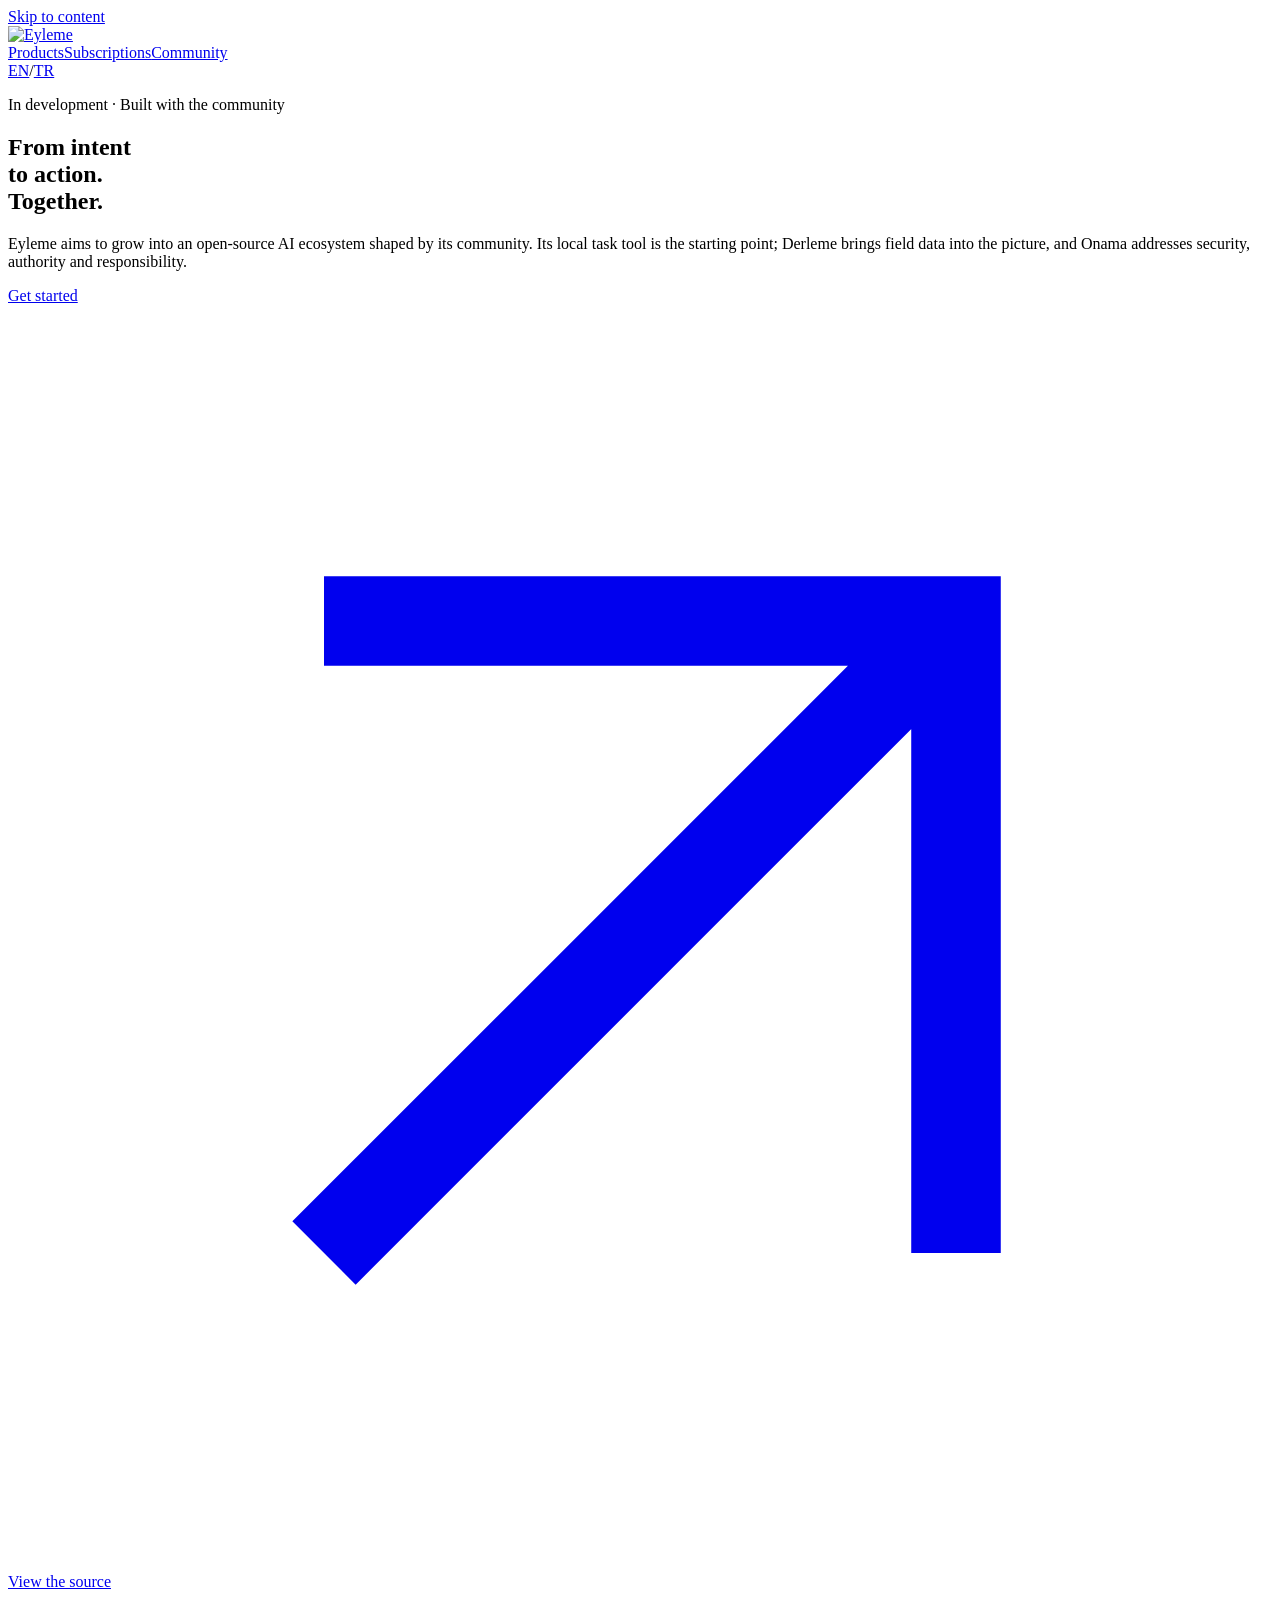
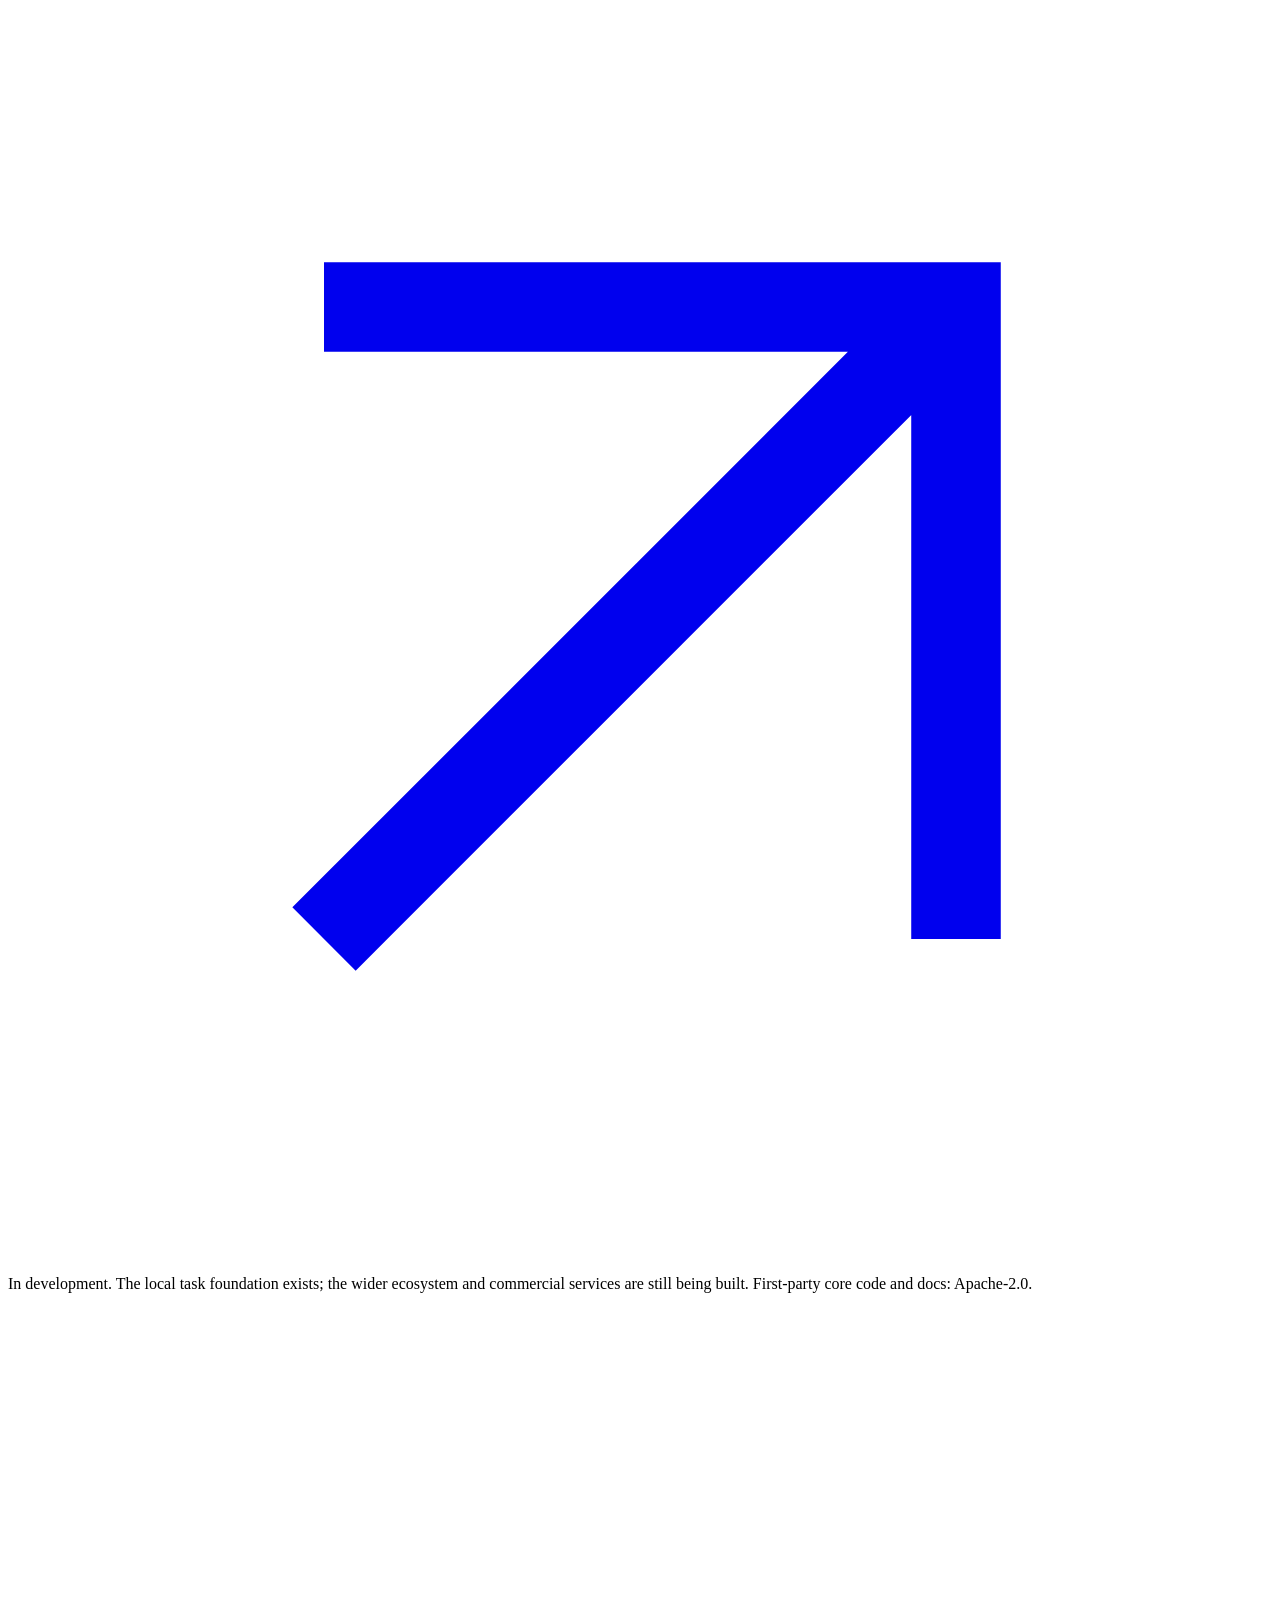
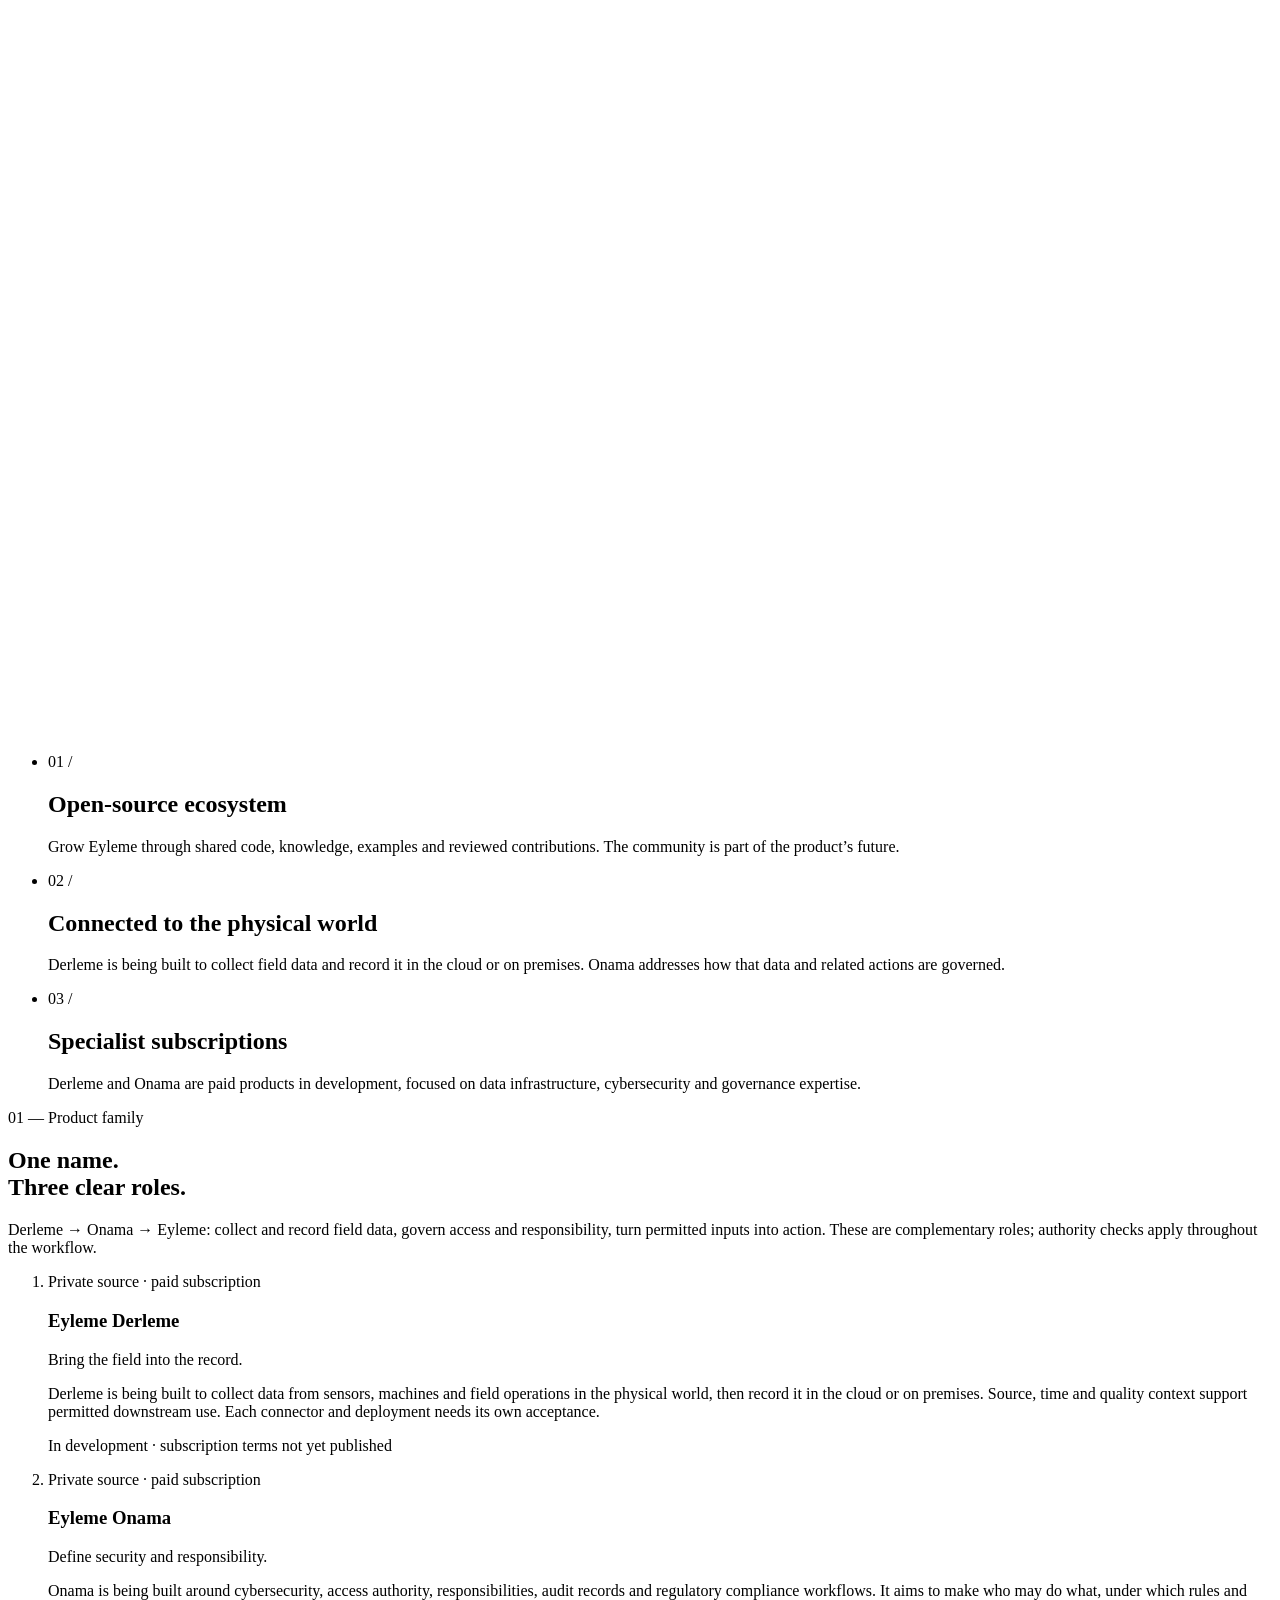
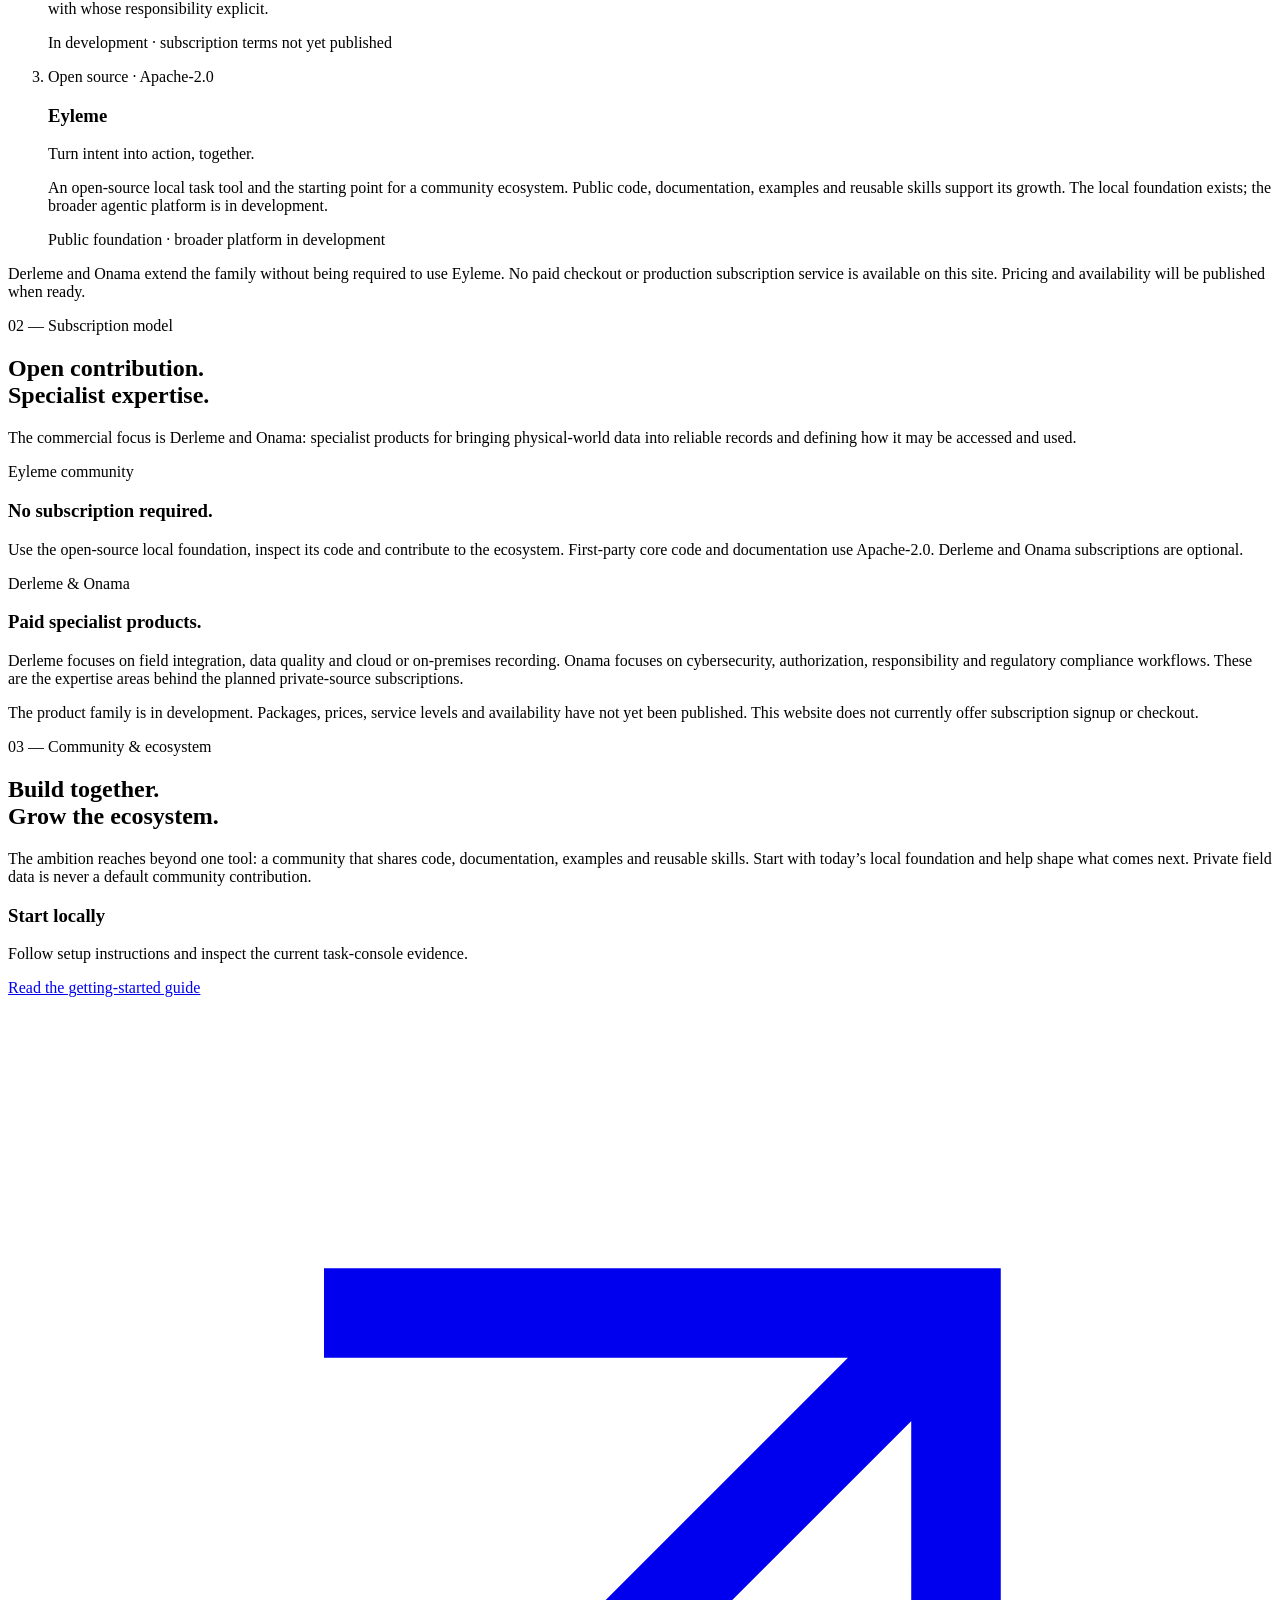
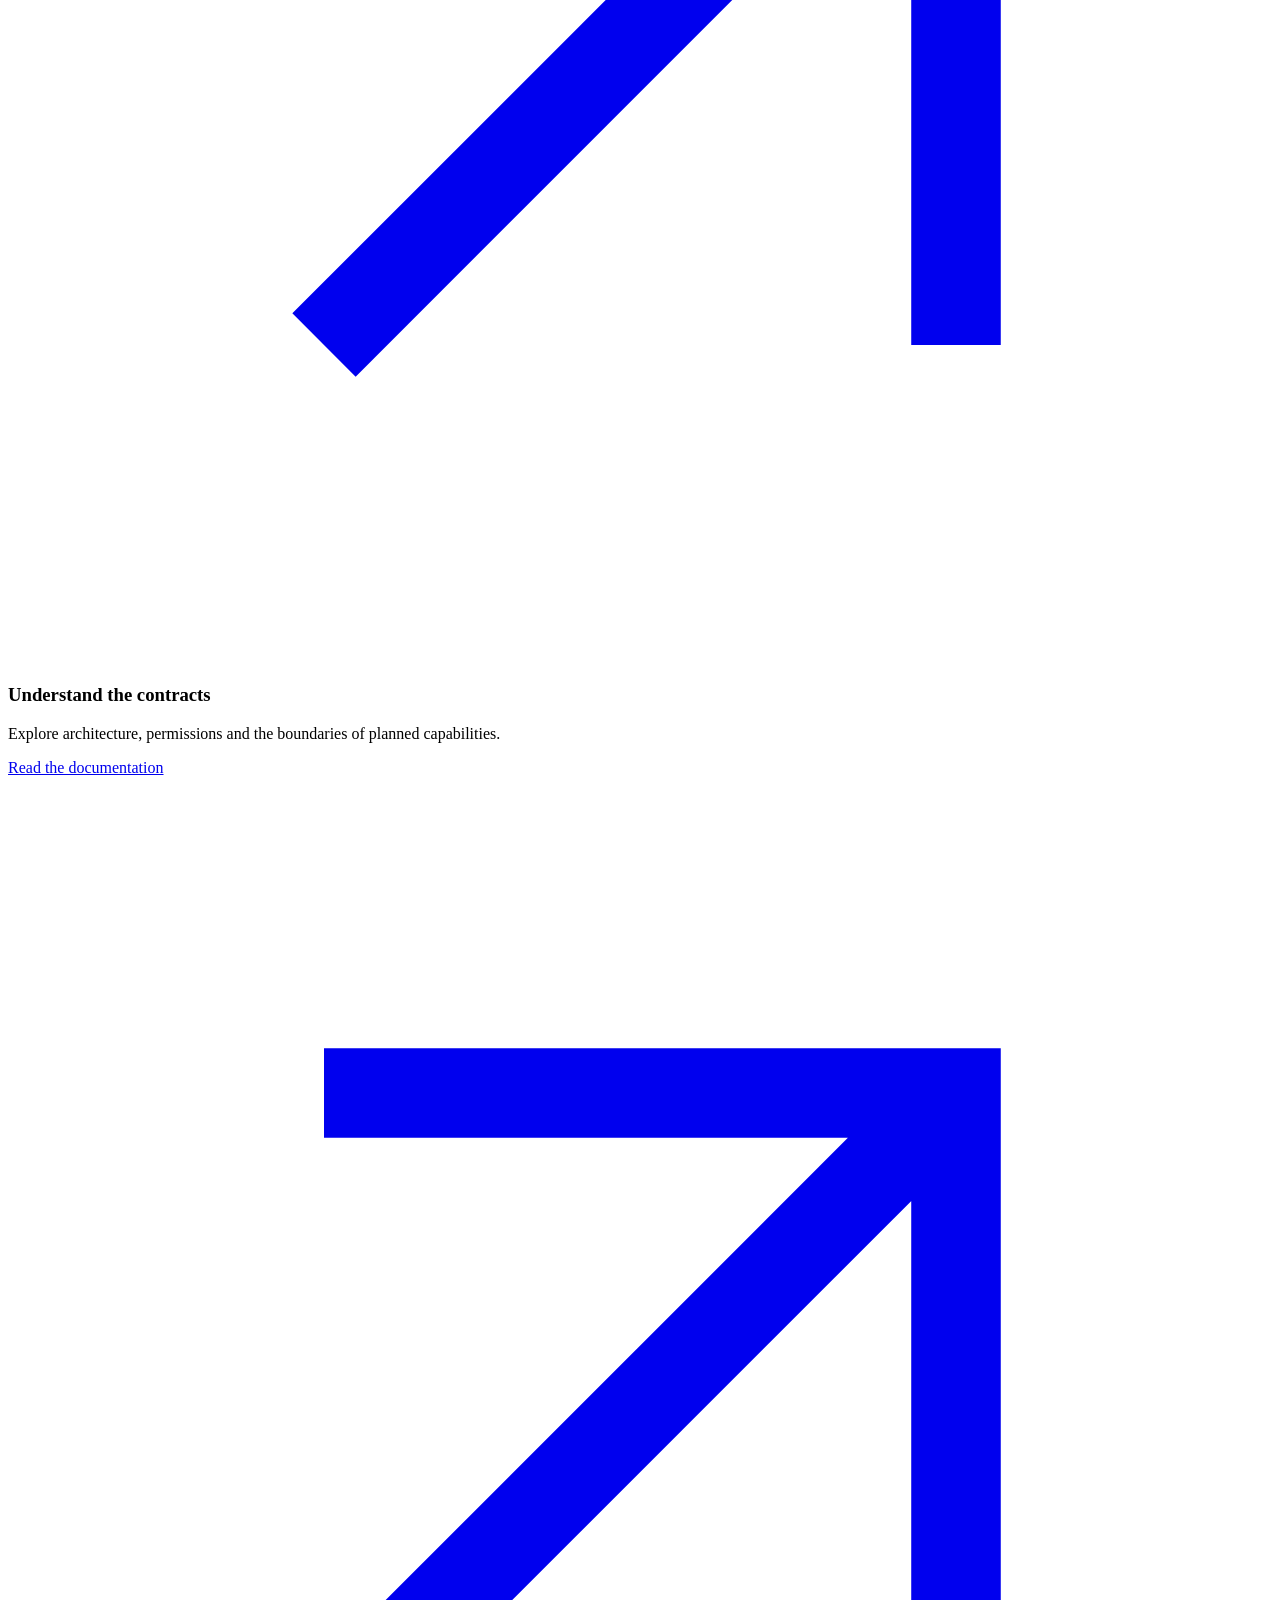
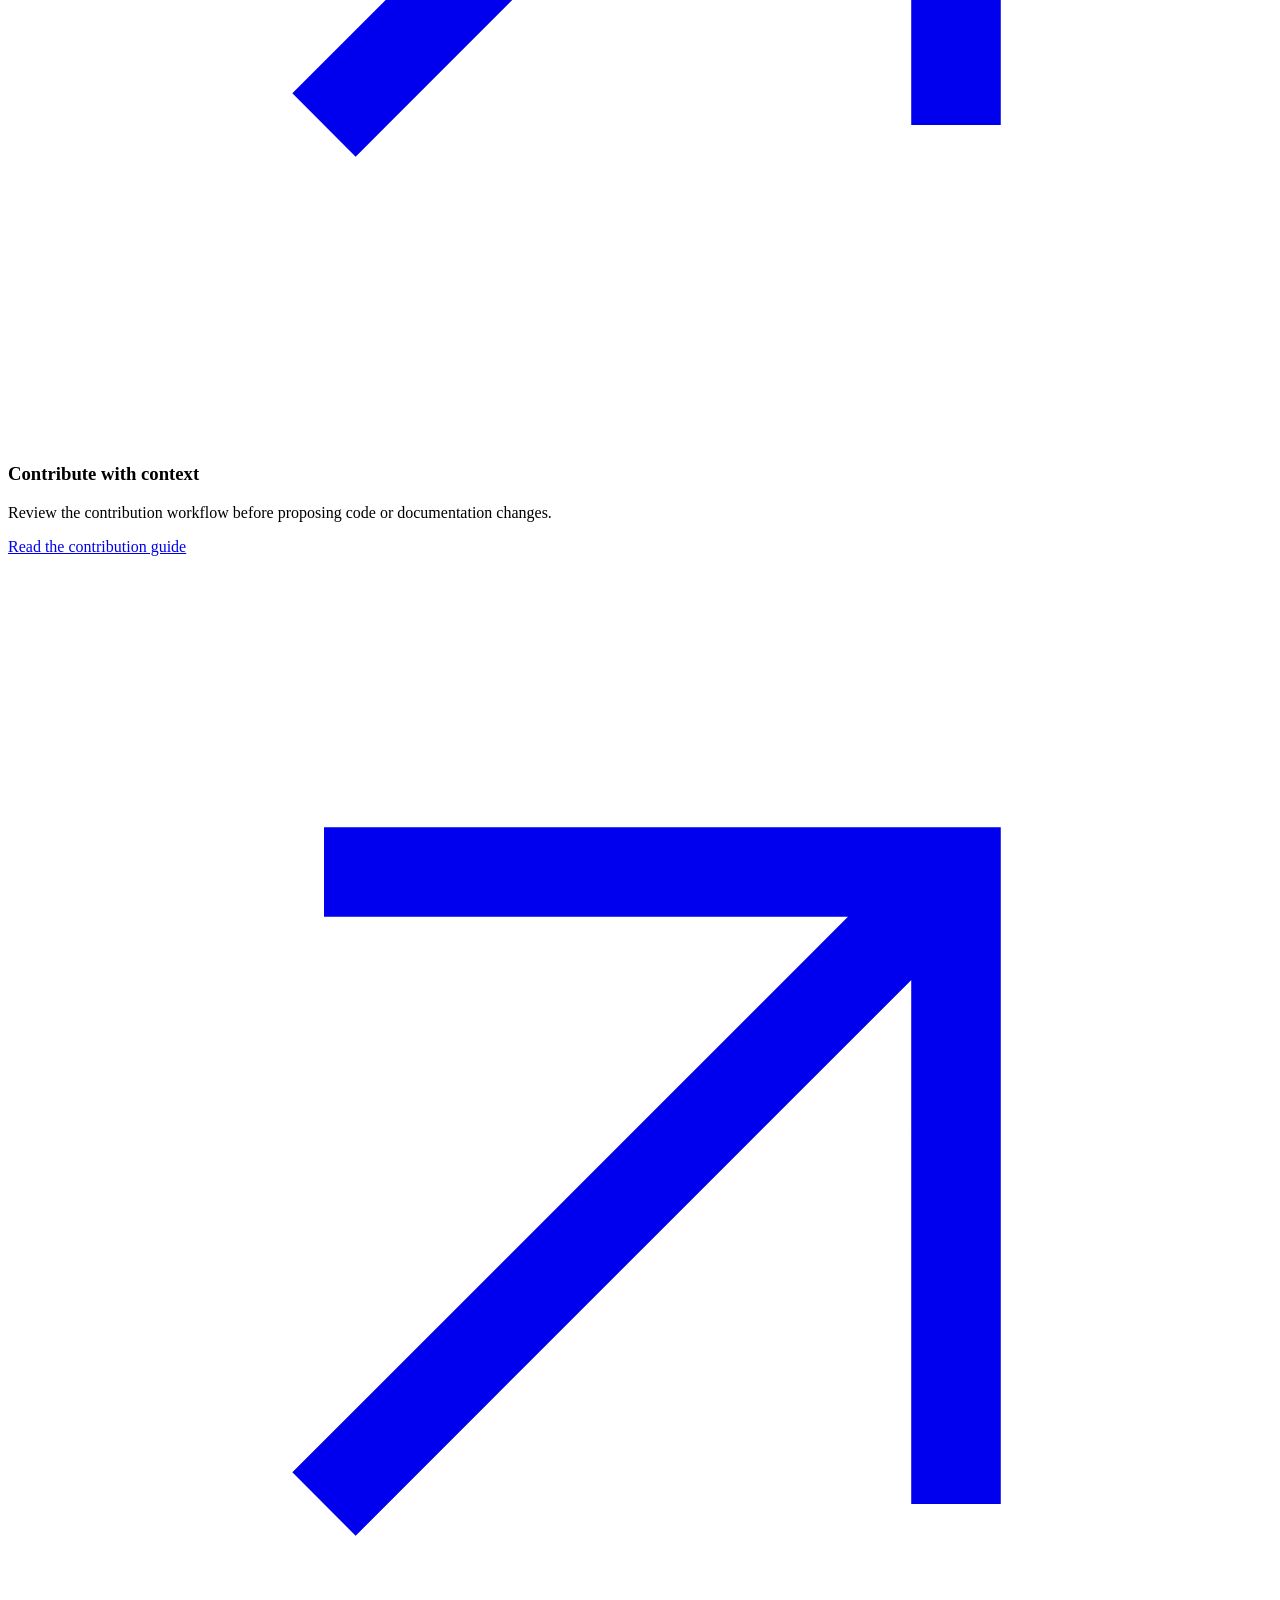
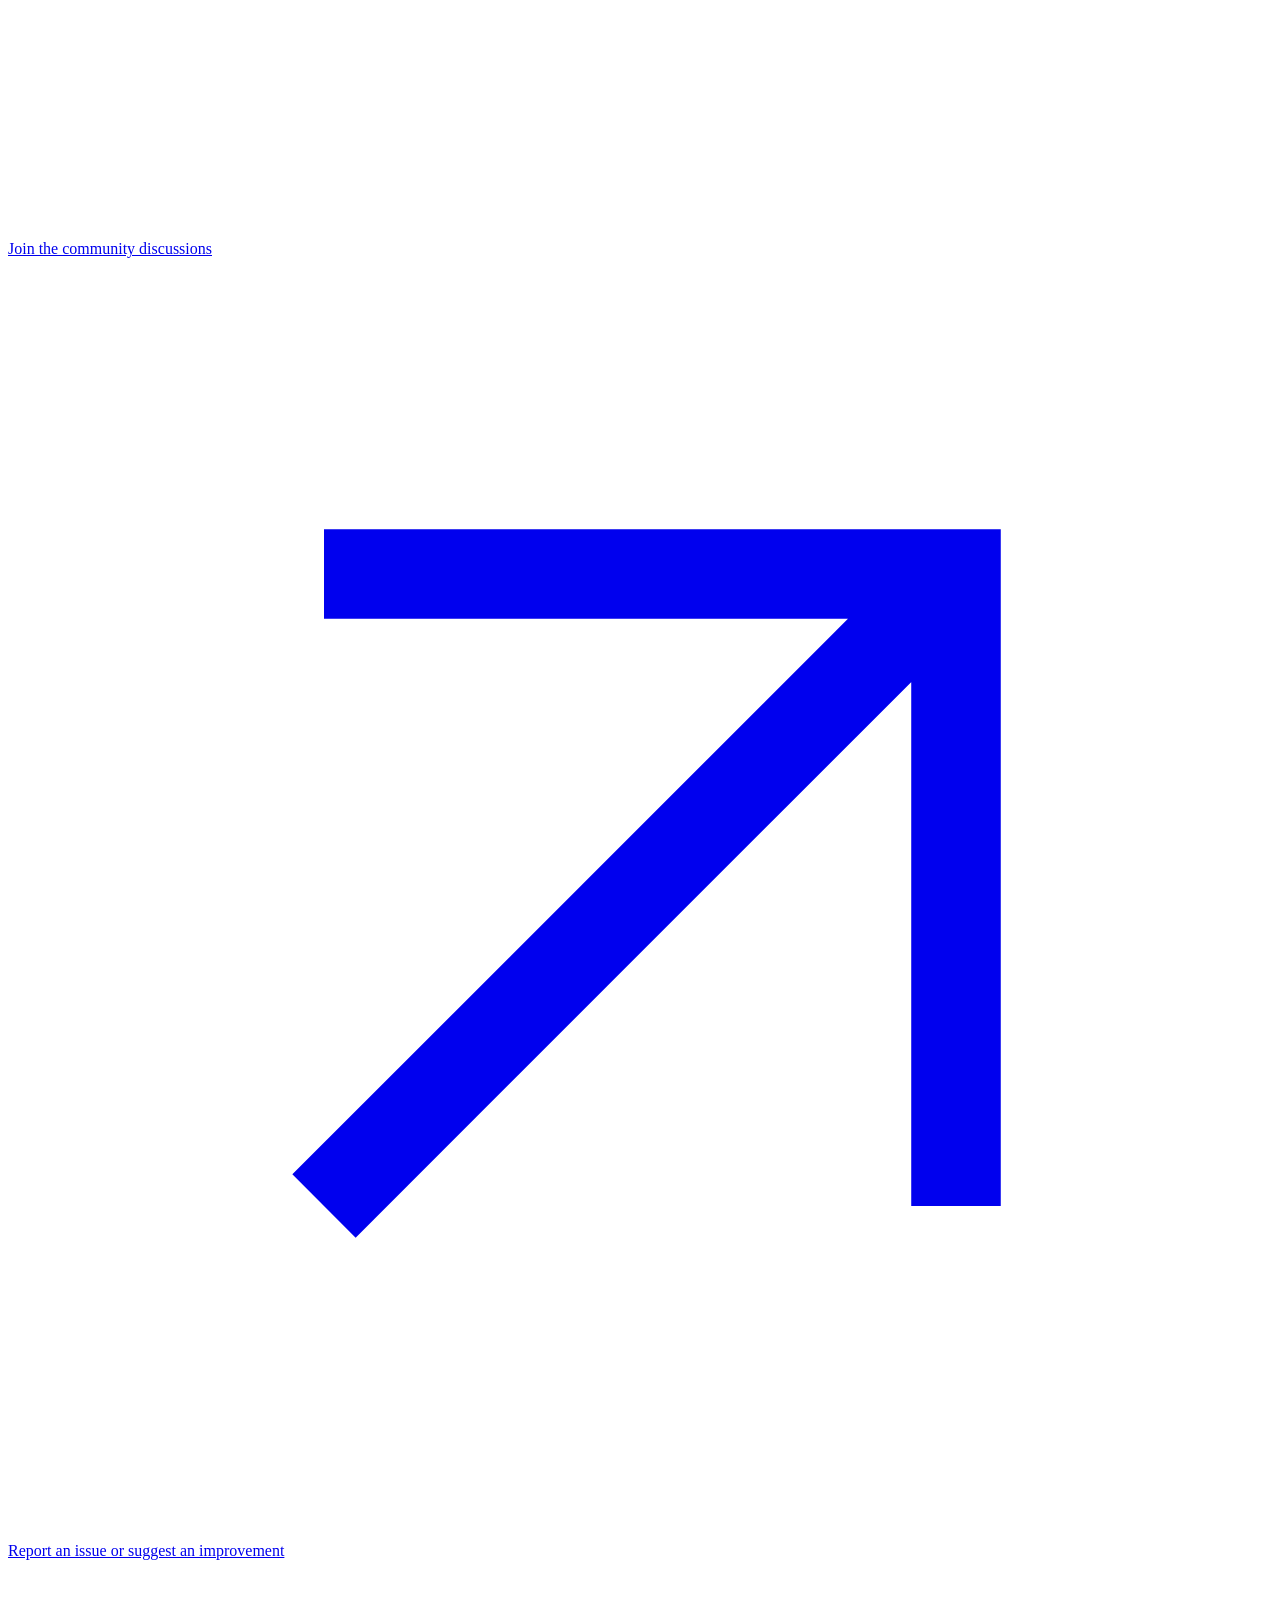
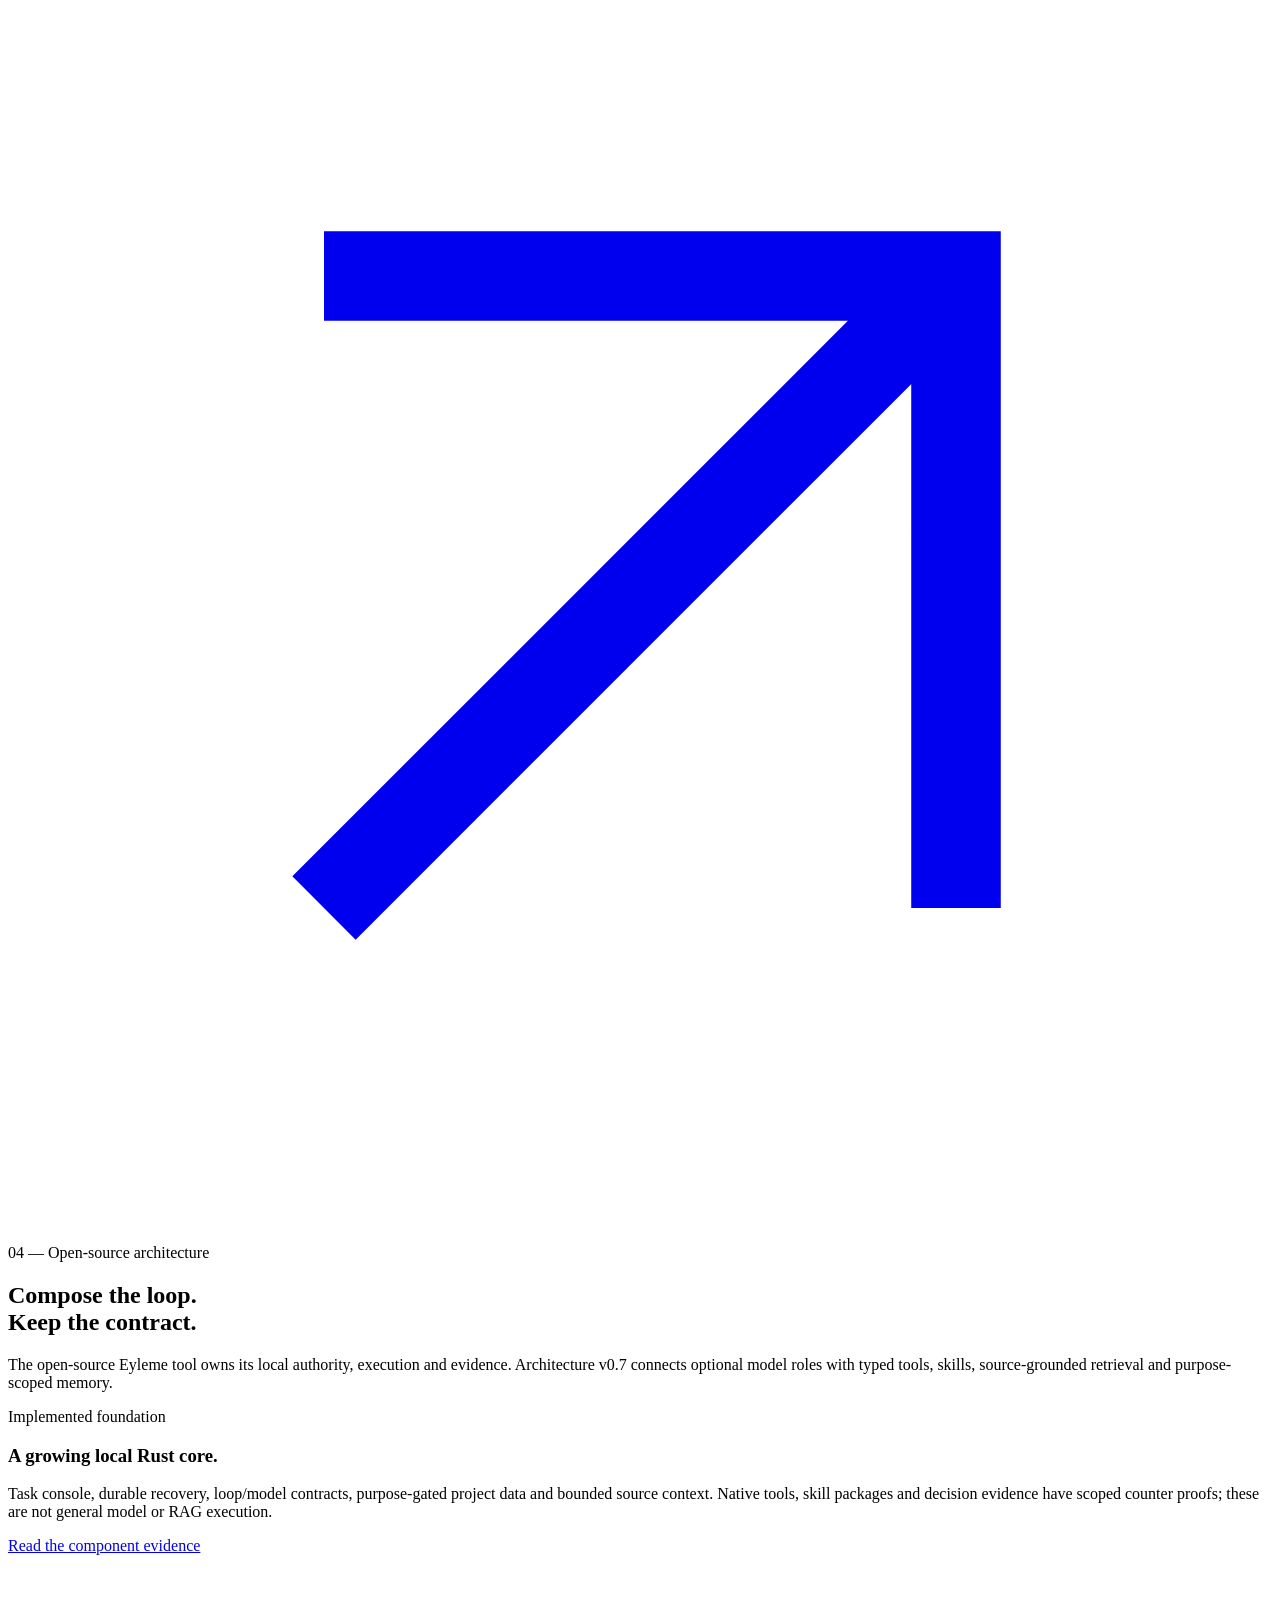
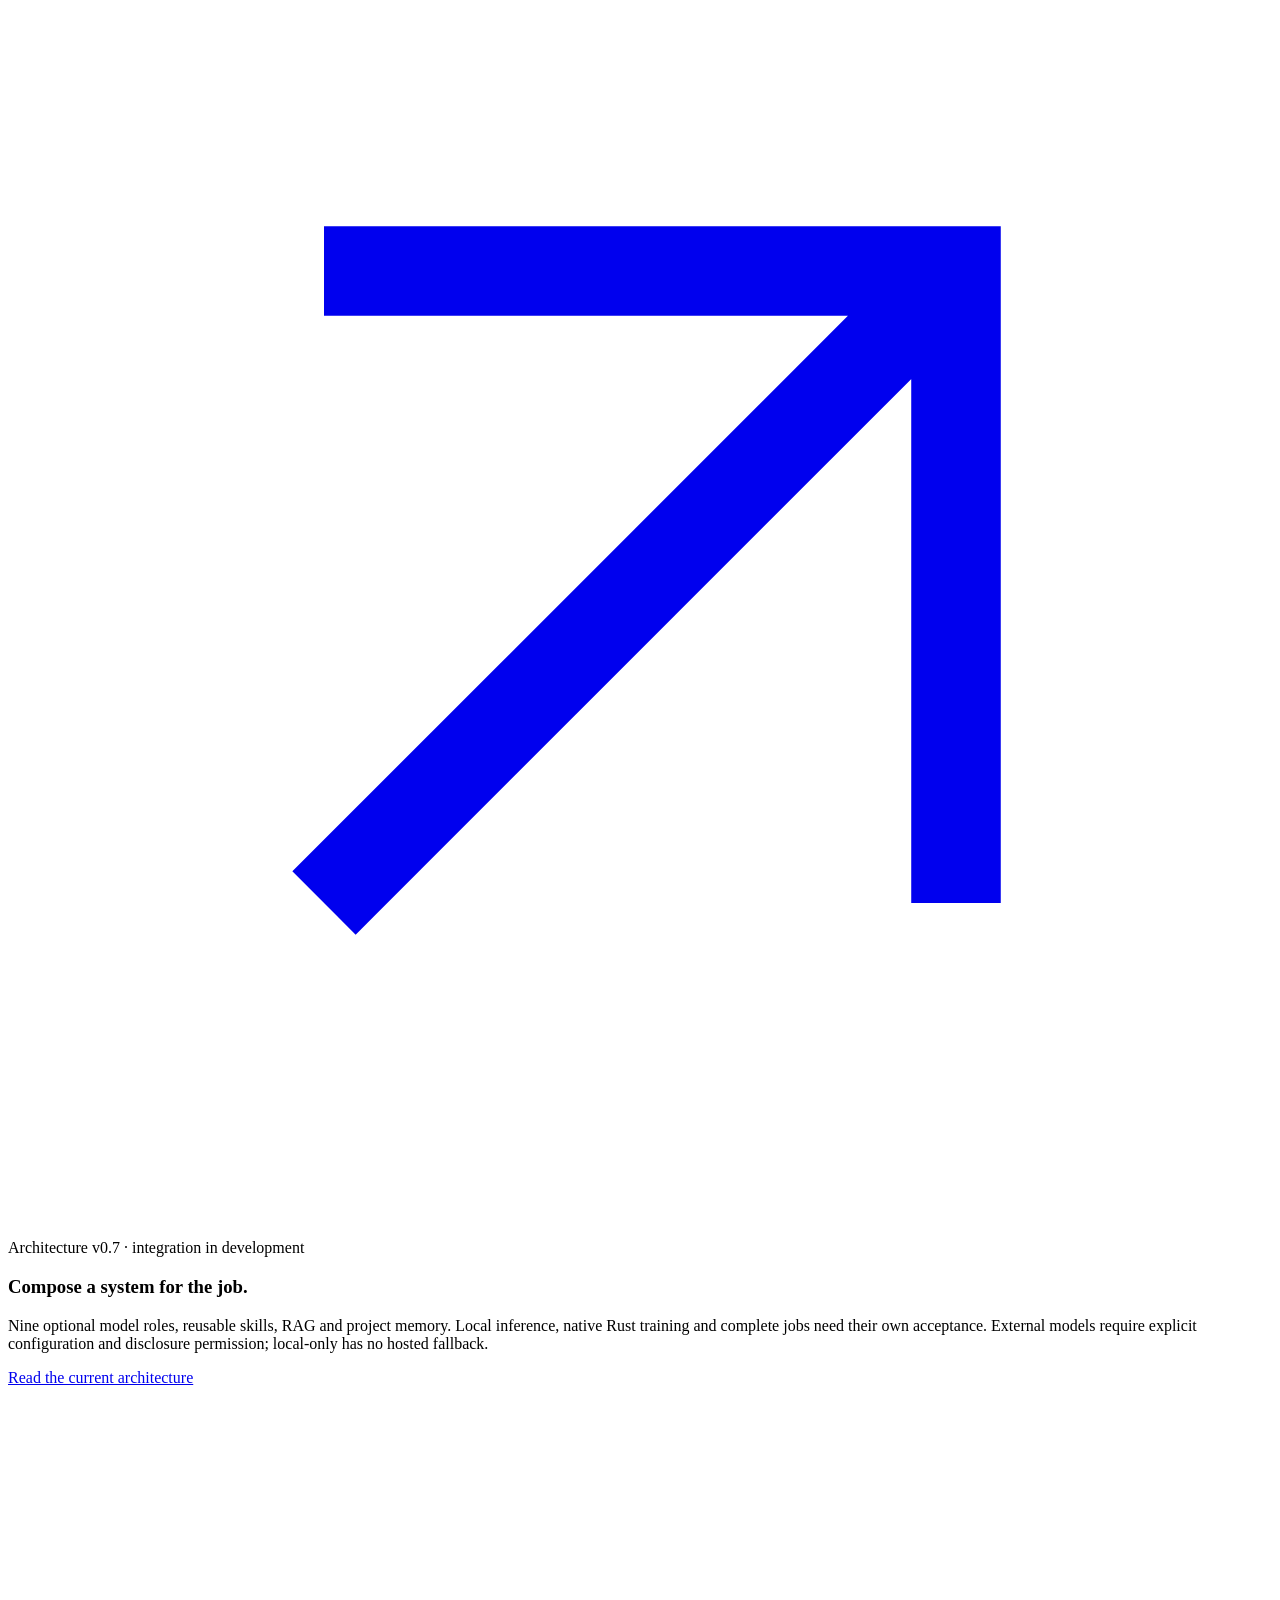
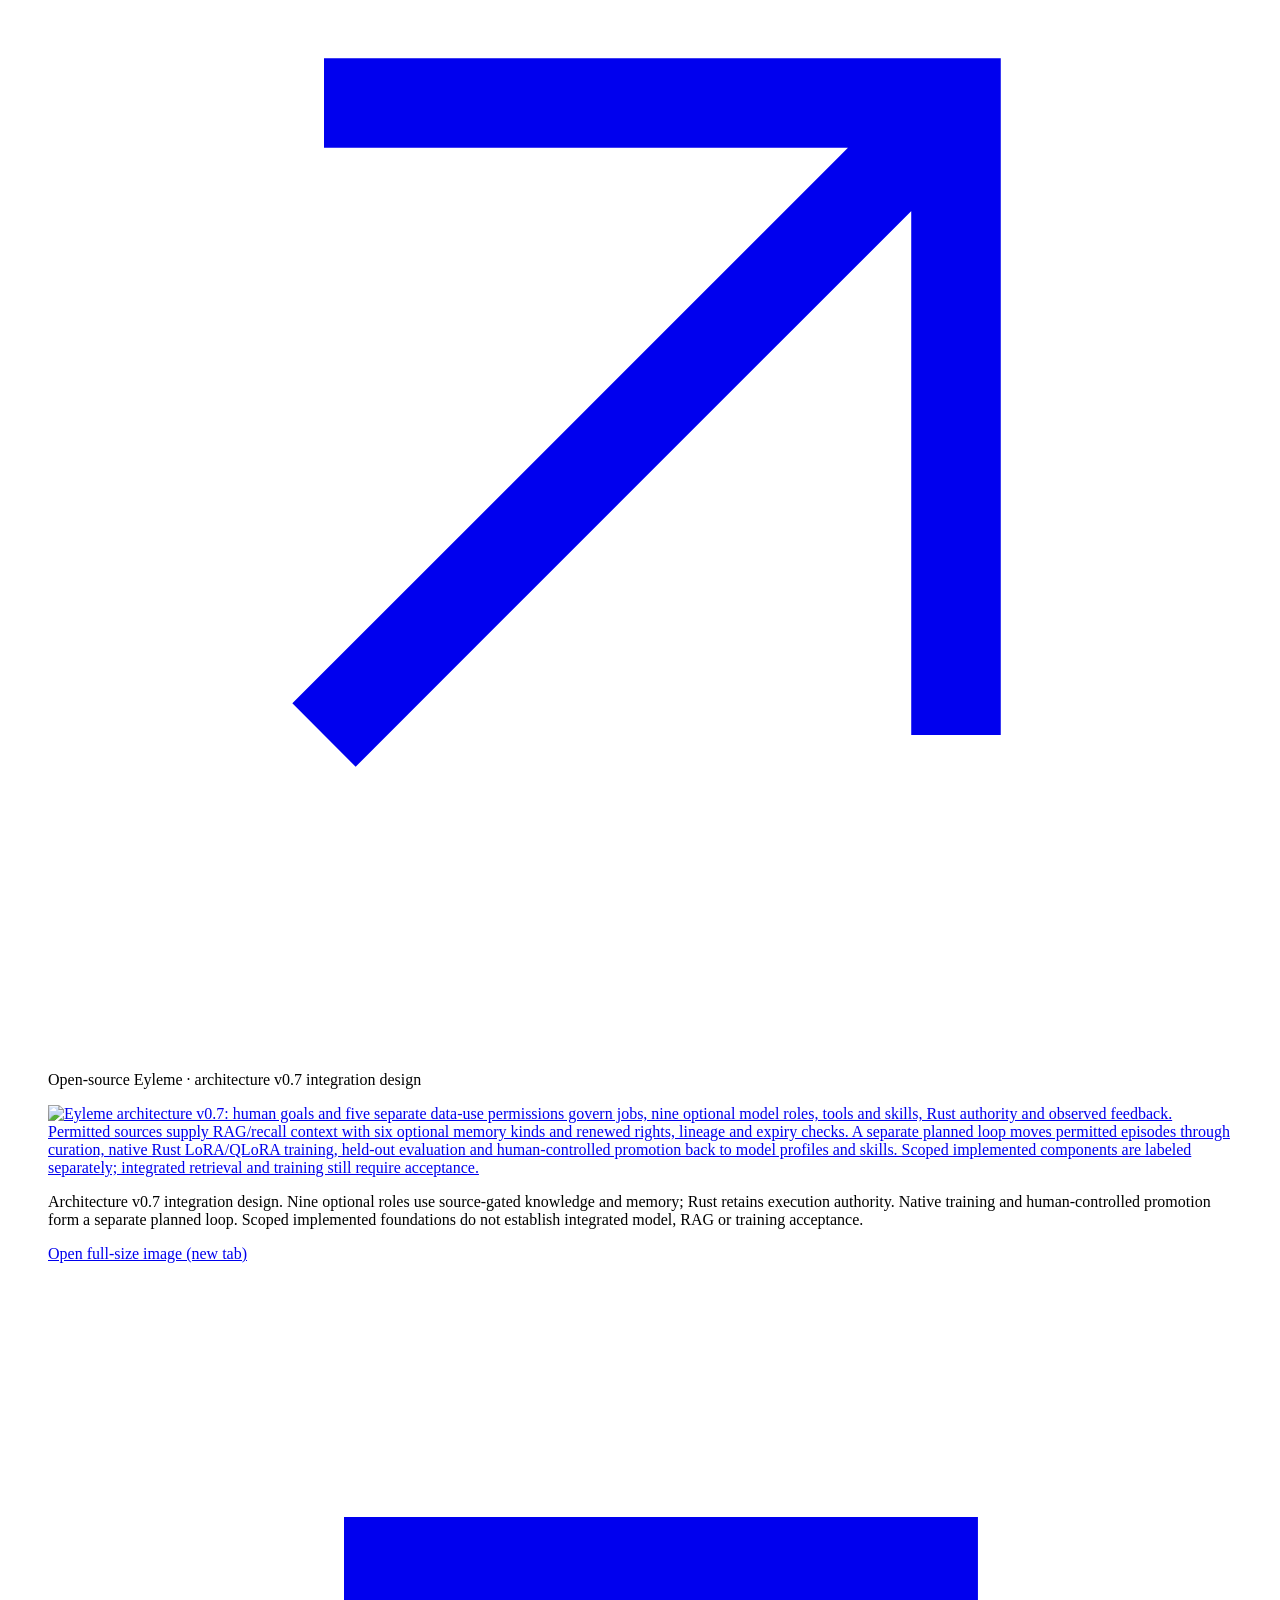
==== commit a4df0ea7: "Clarify ecosystem roles and specialist subscriptions" ====
--- a/public/index.html
+++ b/public/index.html
@@ -3,8 +3,8 @@
 <head>
   <meta charset="utf-8">
   <meta name="viewport" content="width=device-width, initial-scale=1">
-  <title>Eyleme — Open Source, Community and Subscription Products</title>
-  <meta name="description" content="Build with Eyleme, the open-source local task tool and community. Explore Eyleme Derleme and Eyleme Onama, private-source subscription products in development.">
+  <title>Eyleme — Open-source Ecosystem &amp; Specialist Subscriptions</title>
+  <meta name="description" content="Eyleme is an open-source ecosystem in development. Explore Derleme for field data and Onama for cybersecurity and governance, with paid specialist subscriptions.">
   <meta name="robots" content="index,follow">
   <meta name="theme-color" content="#F7F6F2">
   <meta name="color-scheme" content="light">
@@ -14,8 +14,8 @@
   <link rel="alternate" hreflang="x-default" href="https://eyleme.dev/">
   <meta property="og:type" content="website">
   <meta property="og:site_name" content="Eyleme">
-  <meta property="og:title" content="Eyleme — Open Source, Community and Subscription Products">
-  <meta property="og:description" content="Build with Eyleme, the open-source local task tool and community. Explore Eyleme Derleme and Eyleme Onama, private-source subscription products in development.">
+  <meta property="og:title" content="Eyleme — Open-source Ecosystem &amp; Specialist Subscriptions">
+  <meta property="og:description" content="Eyleme is an open-source ecosystem in development. Explore Derleme for field data and Onama for cybersecurity and governance, with paid specialist subscriptions.">
   <meta property="og:url" content="https://eyleme.dev/">
   <meta property="og:locale" content="en_US">
   <meta property="og:locale:alternate" content="tr_TR">
@@ -24,47 +24,53 @@
   <meta property="og:image:height" content="640">
   <meta property="og:image:alt" content="Eyleme — Continuous development. Continuous operations.">
   <meta name="twitter:card" content="summary_large_image">
-  <meta name="twitter:title" content="Eyleme — Open Source, Community and Subscription Products">
-  <meta name="twitter:description" content="Build with Eyleme, the open-source local task tool and community. Explore Eyleme Derleme and Eyleme Onama, private-source subscription products in development.">
+  <meta name="twitter:title" content="Eyleme — Open-source Ecosystem &amp; Specialist Subscriptions">
+  <meta name="twitter:description" content="Eyleme is an open-source ecosystem in development. Explore Derleme for field data and Onama for cybersecurity and governance, with paid specialist subscriptions.">
   <meta name="twitter:image" content="https://eyleme.dev/assets/social.png">
   <link rel="icon" href="/assets/favicon.svg" type="image/svg+xml">
   <link rel="apple-touch-icon" href="/assets/apple-touch-icon.png">
   <link rel="stylesheet" href="/assets/site.css">
-  <script type="application/ld+json">{"@context":"https://schema.org","@graph":[{"@type":"Organization","@id":"https://eyleme.dev/#organization","name":"Eyleme","url":"https://eyleme.dev/","logo":"https://eyleme.dev/assets/apple-touch-icon.png","sameAs":["https://github.com/eyleme-dev","https://github.com/eyleme-dev/eyleme"]},{"@type":"WebSite","@id":"https://eyleme.dev/#website","name":"Eyleme","url":"https://eyleme.dev/","inLanguage":["en","tr"],"publisher":{"@id":"https://eyleme.dev/#organization"}},{"@type":"WebPage","@id":"https://eyleme.dev/#webpage","url":"https://eyleme.dev/","name":"Eyleme — Open Source, Community and Subscription Products","description":"Build with Eyleme, the open-source local task tool and community. Explore Eyleme Derleme and Eyleme Onama, private-source subscription products in development.","inLanguage":"en","dateModified":"2026-10-15","isPartOf":{"@id":"https://eyleme.dev/#website"},"about":{"@type":"Thing","name":"Eyleme","description":"Eyleme is the shared brand and an independently usable open-source local task tool. Its first-party code and documentation use Apache-2.0. Eyleme Derleme and Eyleme Onama are private-source, paid subscription products in development. The open-source task foundation is distinct from the broader model, RAG, memory and learning design."},"citation":["https://github.com/eyleme-dev/eyleme-docs-en/blob/main/docs/architecture.md","https://github.com/eyleme-dev/eyleme-docs-en/blob/main/docs/api-reference.md","https://github.com/eyleme-dev/eyleme-docs-en/blob/main/docs/development-and-operations.md","https://github.com/eyleme-dev/eyleme-docs-en/blob/main/docs/learning-and-training.md"]}]}</script>
+  <script type="application/ld+json">{"@context":"https://schema.org","@graph":[{"@type":"Organization","@id":"https://eyleme.dev/#organization","name":"Eyleme","url":"https://eyleme.dev/","logo":"https://eyleme.dev/assets/apple-touch-icon.png","sameAs":["https://github.com/eyleme-dev","https://github.com/eyleme-dev/eyleme"]},{"@type":"WebSite","@id":"https://eyleme.dev/#website","name":"Eyleme","url":"https://eyleme.dev/","inLanguage":["en","tr"],"publisher":{"@id":"https://eyleme.dev/#organization"}},{"@type":"WebPage","@id":"https://eyleme.dev/#webpage","url":"https://eyleme.dev/","name":"Eyleme — Open-source Ecosystem & Specialist Subscriptions","description":"Eyleme is an open-source ecosystem in development. Explore Derleme for field data and Onama for cybersecurity and governance, with paid specialist subscriptions.","inLanguage":"en","dateModified":"2026-10-15","isPartOf":{"@id":"https://eyleme.dev/#website"},"about":{"@type":"Thing","name":"Eyleme","description":"Eyleme is the shared brand and an independently usable open-source local task tool, with the ambition to grow into a community ecosystem. Derleme covers physical-world data collection and cloud or on-premises recording; Onama covers cybersecurity, authority, responsibility and regulatory workflows. The family is in development. First-party Eyleme core code and docs use Apache-2.0; Derleme and Onama are private-source products with planned paid subscriptions."},"citation":["https://github.com/eyleme-dev/eyleme-docs-en/blob/main/docs/architecture.md","https://github.com/eyleme-dev/eyleme-docs-en/blob/main/docs/api-reference.md","https://github.com/eyleme-dev/eyleme-docs-en/blob/main/docs/development-and-operations.md","https://github.com/eyleme-dev/eyleme-docs-en/blob/main/docs/learning-and-training.md"]}]}</script>
   <script src="/assets/site.js" defer></script>
 </head>
 <body>
   <a class="skip-link" href="#main">Skip to content</a>
   <header class="site-header"><div class="shell header-inner">
     <a class="brand" href="/" aria-label="Eyleme"><img src="/assets/eyleme-wordmark.webp" alt="Eyleme" width="960" height="320" decoding="async"></a>
-    <nav class="main-nav" aria-label="Main navigation"><a href="#products">Products</a><a href="#community">Community</a><a href="https://github.com/eyleme-dev/eyleme">GitHub <svg class="arrow" viewBox="0 0 24 24" fill="none" stroke="currentColor" stroke-width="1.7" aria-hidden="true"><path d="M6 18 18 6M6 6h12v12"/></svg></a></nav>
+    <nav class="main-nav" aria-label="Main navigation"><a href="#products">Products</a><a href="#subscriptions">Subscriptions</a><a href="#community">Community</a></nav>
     <nav class="languages" aria-label="Choose language"><a href="/" lang="en" hreflang="en" aria-label="English" aria-current="page">EN</a><span aria-hidden="true">/</span><a href="/tr/" lang="tr" hreflang="tr" aria-label="Türkçe">TR</a></nav>
   </div></header>
   <main id="main" tabindex="-1">
     <section class="hero shell" aria-labelledby="hero-title">
-      <div class="hero-copy"><h1 id="hero-title">From intent<br>to action.<br><span>Together.</span></h1>
-        <p class="hero-intro">Eyleme is an open-source local task tool, built to grow with its community. Start independently, contribute what you learn, and explore the wider Eyleme product family.</p>
+      <div class="hero-copy"><p class="scope-label development-status">In development · Built with the community</p><h1 id="hero-title">From intent<br>to action.<br><span>Together.</span></h1>
+        <p class="hero-intro">Eyleme aims to grow into an open-source AI ecosystem shaped by its community. Its local task tool is the starting point; Derleme brings field data into the picture, and Onama addresses security, authority and responsibility.</p>
         <div class="hero-actions"><a class="button" href="https://github.com/eyleme-dev/eyleme/blob/main/README.md">Get started<svg class="arrow" viewBox="0 0 24 24" fill="none" stroke="currentColor" stroke-width="1.7" aria-hidden="true"><path d="M6 18 18 6M6 6h12v12"/></svg></a><a class="text-link" href="https://github.com/eyleme-dev/eyleme">View the source<svg class="arrow" viewBox="0 0 24 24" fill="none" stroke="currentColor" stroke-width="1.7" aria-hidden="true"><path d="M6 18 18 6M6 6h12v12"/></svg></a></div>
-        <p class="project-status">Apache-2.0 first-party code and docs. Local task foundation implemented; general model inference, integrated RAG and native training still need acceptance.</p>
+        <p class="project-status">In development. The local task foundation exists; the wider ecosystem and commercial services are still being built. First-party core code and docs: Apache-2.0.</p>
       </div>
       <div class="hero-art" aria-hidden="true"><img src="/assets/eyleme-loop-1024.webp" srcset="/assets/eyleme-loop-640.webp 640w, /assets/eyleme-loop-1024.webp 1024w" sizes="(max-width: 720px) 100vw, 52vw" width="1024" height="1024" alt="Decorative orange Eyleme loop sculpture" fetchpriority="high" decoding="async"></div>
     </section>
-    <div class="shell"><ul class="principles"><li><span class="index">01 /</span><h2>Open and independent</h2><p>Run and develop Eyleme without a Derleme or Onama subscription. Basic authorization stays in the open-source tool.</p></li><li><span class="index">02 /</span><h2>Built with the community</h2><p>Learn from the docs, report an issue, review a contract or contribute a focused change.</p></li><li><span class="index">03 /</span><h2>One Eyleme family</h2><p>Eyleme Derleme and Eyleme Onama use private-source, paid subscription models. Their commercial services are in development.</p></li></ul></div>
+    <div class="shell"><ul class="principles"><li><span class="index">01 /</span><h2>Open-source ecosystem</h2><p>Grow Eyleme through shared code, knowledge, examples and reviewed contributions. The community is part of the product’s future.</p></li><li><span class="index">02 /</span><h2>Connected to the physical world</h2><p>Derleme is being built to collect field data and record it in the cloud or on premises. Onama addresses how that data and related actions are governed.</p></li><li><span class="index">03 /</span><h2>Specialist subscriptions</h2><p>Derleme and Onama are paid products in development, focused on data infrastructure, cybersecurity and governance expertise.</p></li></ul></div>
     <section class="products section shell" id="products" aria-labelledby="products-title">
       <p class="section-label">01 — Product family</p>
-      <div class="section-heading"><h2 id="products-title">One name.<br>Three clear roles.</h2><p>Derleme → Onama → Eyleme: prepare data, authorize work, execute. This is the family’s workflow; permission checks also apply wherever data and actions cross a boundary.</p></div>
-      <ol class="product-cards"><li id="product-derleme"><p class="scope-label">Private source · paid subscription</p><h3>Eyleme Derleme</h3><p class="product-purpose">Prepare trusted inputs.</p><p>Collect industrial data, preserve its source and quality, and prepare it for permitted use. Connector and deployment acceptance is specific to each environment.</p><p class="product-status">In development · subscription terms not yet published</p></li><li id="product-onama"><p class="scope-label">Private source · paid subscription</p><h3>Eyleme Onama</h3><p class="product-purpose">Govern permitted work.</p><p>Policy and execution assurance for broader governance needs. Bounded local pilot evidence is separate from a production service; core Eyleme permissions remain in the open-source tool.</p><p class="product-status">In development · subscription terms not yet published</p></li><li id="product-eyleme"><p class="scope-label">Open source · Apache-2.0</p><h3>Eyleme</h3><p class="product-purpose">Turn intent into action.</p><p>A standalone local task foundation with durable state, explicit authority and inspectable results. Grow it through public code, documentation and community contributions.</p><p class="product-status">Public foundation · broader platform in development</p></li></ol>
+      <div class="section-heading"><h2 id="products-title">One name.<br>Three clear roles.</h2><p>Derleme → Onama → Eyleme: collect and record field data, govern access and responsibility, turn permitted inputs into action. These are complementary roles; authority checks apply throughout the workflow.</p></div>
+      <ol class="product-cards"><li id="product-derleme"><p class="scope-label">Private source · paid subscription</p><h3>Eyleme Derleme</h3><p class="product-purpose">Bring the field into the record.</p><p>Derleme is being built to collect data from sensors, machines and field operations in the physical world, then record it in the cloud or on premises. Source, time and quality context support permitted downstream use. Each connector and deployment needs its own acceptance.</p><p class="product-status">In development · subscription terms not yet published</p></li><li id="product-onama"><p class="scope-label">Private source · paid subscription</p><h3>Eyleme Onama</h3><p class="product-purpose">Define security and responsibility.</p><p>Onama is being built around cybersecurity, access authority, responsibilities, audit records and regulatory compliance workflows. It aims to make who may do what, under which rules and with whose responsibility explicit.</p><p class="product-status">In development · subscription terms not yet published</p></li><li id="product-eyleme"><p class="scope-label">Open source · Apache-2.0</p><h3>Eyleme</h3><p class="product-purpose">Turn intent into action, together.</p><p>An open-source local task tool and the starting point for a community ecosystem. Public code, documentation, examples and reusable skills support its growth. The local foundation exists; the broader agentic platform is in development.</p><p class="product-status">Public foundation · broader platform in development</p></li></ol>
       <p class="product-note">Derleme and Onama extend the family without being required to use Eyleme. No paid checkout or production subscription service is available on this site. Pricing and availability will be published when ready.</p>
     </section>
+    <section class="subscriptions section shell" id="subscriptions" aria-labelledby="subscriptions-title">
+      <p class="section-label">02 — Subscription model</p>
+      <div class="section-heading"><h2 id="subscriptions-title">Open contribution.<br>Specialist expertise.</h2><p>The commercial focus is Derleme and Onama: specialist products for bringing physical-world data into reliable records and defining how it may be accessed and used.</p></div>
+      <div class="foundation-scope"><article><p class="scope-label">Eyleme community</p><h3>No subscription required.</h3><p>Use the open-source local foundation, inspect its code and contribute to the ecosystem. First-party core code and documentation use Apache-2.0. Derleme and Onama subscriptions are optional.</p></article><article><p class="scope-label">Derleme &amp; Onama</p><h3>Paid specialist products.</h3><p>Derleme focuses on field integration, data quality and cloud or on-premises recording. Onama focuses on cybersecurity, authorization, responsibility and regulatory compliance workflows. These are the expertise areas behind the planned private-source subscriptions.</p></article></div>
+      <p class="product-note">The product family is in development. Packages, prices, service levels and availability have not yet been published. This website does not currently offer subscription signup or checkout.</p>
+    </section>
     <section class="community section shell" id="community" aria-labelledby="community-title">
-      <p class="section-label">02 — Start &amp; contribute</p>
-      <div class="section-heading"><h2 id="community-title">Use it.<br>Help it grow.</h2><p>Start with the documented local foundation and its current limits. Share reproducible issues and bounded contributions through the public project.</p></div>
+      <p class="section-label">03 — Community &amp; ecosystem</p>
+      <div class="section-heading"><h2 id="community-title">Build together.<br>Grow the ecosystem.</h2><p>The ambition reaches beyond one tool: a community that shares code, documentation, examples and reusable skills. Start with today’s local foundation and help shape what comes next. Private field data is never a default community contribution.</p></div>
       <div class="community-cards"><article><h3>Start locally</h3><p>Follow setup instructions and inspect the current task-console evidence.</p><a class="text-link" href="https://github.com/eyleme-dev/eyleme/blob/main/README.md">Read the getting-started guide<svg class="arrow" viewBox="0 0 24 24" fill="none" stroke="currentColor" stroke-width="1.7" aria-hidden="true"><path d="M6 18 18 6M6 6h12v12"/></svg></a></article><article><h3>Understand the contracts</h3><p>Explore architecture, permissions and the boundaries of planned capabilities.</p><a class="text-link" href="https://github.com/eyleme-dev/eyleme-docs-en/blob/main/docs/architecture.md">Read the documentation<svg class="arrow" viewBox="0 0 24 24" fill="none" stroke="currentColor" stroke-width="1.7" aria-hidden="true"><path d="M6 18 18 6M6 6h12v12"/></svg></a></article><article><h3>Contribute with context</h3><p>Review the contribution workflow before proposing code or documentation changes.</p><a class="text-link" href="https://github.com/eyleme-dev/eyleme/blob/main/CONTRIBUTING.md">Read the contribution guide<svg class="arrow" viewBox="0 0 24 24" fill="none" stroke="currentColor" stroke-width="1.7" aria-hidden="true"><path d="M6 18 18 6M6 6h12v12"/></svg></a></article></div>
       <p class="community-issues"><a class="text-link" href="https://github.com/eyleme-dev/eyleme/discussions">Join the community discussions<svg class="arrow" viewBox="0 0 24 24" fill="none" stroke="currentColor" stroke-width="1.7" aria-hidden="true"><path d="M6 18 18 6M6 6h12v12"/></svg></a></p>
       <p class="community-issues"><a class="text-link" href="https://github.com/eyleme-dev/eyleme/issues">Report an issue or suggest an improvement<svg class="arrow" viewBox="0 0 24 24" fill="none" stroke="currentColor" stroke-width="1.7" aria-hidden="true"><path d="M6 18 18 6M6 6h12v12"/></svg></a></p>
     </section>
     <section class="architecture section shell" id="architecture" aria-labelledby="architecture-title">
-      <p class="section-label">03 — Open-source architecture</p>
+      <p class="section-label">04 — Open-source architecture</p>
       <div class="section-heading"><h2 id="architecture-title">Compose the loop.<br>Keep the contract.</h2><p>The open-source Eyleme tool owns its local authority, execution and evidence. Architecture v0.7 connects optional model roles with typed tools, skills, source-grounded retrieval and purpose-scoped memory.</p></div>
       <div class="foundation-scope" aria-label="Current scope · architecture v0.7"><article><p class="scope-label">Implemented foundation</p><h3>A growing local Rust core.</h3><p>Task console, durable recovery, loop/model contracts, purpose-gated project data and bounded source context. Native tools, skill packages and decision evidence have scoped counter proofs; these are not general model or RAG execution.</p><a class="text-link" href="https://github.com/eyleme-dev/eyleme/blob/main/README.md">Read the component evidence<svg class="arrow" viewBox="0 0 24 24" fill="none" stroke="currentColor" stroke-width="1.7" aria-hidden="true"><path d="M6 18 18 6M6 6h12v12"/></svg></a></article><article><p class="scope-label">Architecture v0.7 · integration in development</p><h3>Compose a system for the job.</h3><p>Nine optional model roles, reusable skills, RAG and project memory. Local inference, native Rust training and complete jobs need their own acceptance. External models require explicit configuration and disclosure permission; local-only has no hosted fallback.</p><a class="text-link" href="https://github.com/eyleme-dev/eyleme-docs-en/blob/main/docs/architecture.md">Read the current architecture<svg class="arrow" viewBox="0 0 24 24" fill="none" stroke="currentColor" stroke-width="1.7" aria-hidden="true"><path d="M6 18 18 6M6 6h12v12"/></svg></a></article></div>
       <figure class="technology-overview" id="technology">
@@ -91,14 +97,14 @@
       <div class="section-note"><p>Human direction, throughout.</p><p>Define authority. Inspect observed outcomes. Keep stop and revocation on the Rust control path.</p></div>
     </section>
     <section class="faq section shell" id="questions" aria-labelledby="faq-title">
-      <p class="section-label">04 — Questions &amp; answers</p><div class="faq-layout"><div class="faq-intro"><h2 id="faq-title">A platform.<br>Clear boundaries.</h2><p>What the current foundation does, what the architecture proposes and what still needs evidence.</p></div><div class="questions"><details open><summary>What is Eyleme?<svg class="disclosure-icon" viewBox="0 0 24 24" aria-hidden="true"><path d="M3 12h18"/><path class="vertical" d="M12 3v18"/></svg></summary><div class="answer"><p>Eyleme is the shared brand and an independently usable open-source local task tool. Its first-party code and documentation use Apache-2.0. Eyleme Derleme and Eyleme Onama are private-source, paid subscription products in development. The open-source task foundation is distinct from the broader model, RAG, memory and learning design.</p><a class="text-link" href="https://github.com/eyleme-dev/eyleme-docs-en/blob/main/docs/architecture.md">Architecture v0.7<svg class="arrow" viewBox="0 0 24 24" fill="none" stroke="currentColor" stroke-width="1.7" aria-hidden="true"><path d="M6 18 18 6M6 6h12v12"/></svg></a></div></details><details ><summary>Do I need a subscription to use Eyleme?<svg class="disclosure-icon" viewBox="0 0 24 24" aria-hidden="true"><path d="M3 12h18"/><path class="vertical" d="M12 3v18"/></svg></summary><div class="answer"><p>No. The open-source Eyleme tool is independently usable without Derleme or Onama. Its own permission checks remain part of the core. Derleme and Onama address additional data and governance needs through a private-source subscription model; prices, service availability and customer deployment acceptance are not established by this website.</p><a class="text-link" href="https://github.com/eyleme-dev/eyleme/blob/main/README.md">Read the public project scope<svg class="arrow" viewBox="0 0 24 24" fill="none" stroke="currentColor" stroke-width="1.7" aria-hidden="true"><path d="M6 18 18 6M6 6h12v12"/></svg></a></div></details><details ><summary>What works today?<svg class="disclosure-icon" viewBox="0 0 24 24" aria-hidden="true"><path d="M3 12h18"/><path class="vertical" d="M12 3v18"/></svg></summary><div class="answer"><p>The core includes the task console and scoped native loop/model contracts, project-data gates, explicit-reference memory context, typed counter tools, reusable counter skills and decision evidence. Each component has its own proof and limits. This promotional site does not run them, and those proofs do not establish general inference, graph search or complete harness jobs.</p><a class="text-link" href="https://github.com/eyleme-dev/eyleme/blob/main/README.md">Implemented components and evidence<svg class="arrow" viewBox="0 0 24 24" fill="none" stroke="currentColor" stroke-width="1.7" aria-hidden="true"><path d="M6 18 18 6M6 6h12v12"/></svg></a></div></details><details ><summary>Has real human authorization been demonstrated?<svg class="disclosure-icon" viewBox="0 0 24 24" aria-hidden="true"><path d="M3 12h18"/><path class="vertical" d="M12 3v18"/></svg></summary><div class="answer"><p>Yes, in a bounded native macOS counter demonstration: an actual device-owner check, exact approval, effective stop before the remaining action, revocation and state-preserving reopen passed on 14 October 2026. This grants no data-training or sharing rights. The separate start --human/browser flow, remote identity and arbitrary model jobs were not part of that acceptance.</p><a class="text-link" href="https://github.com/eyleme-dev/eyleme/blob/main/docs/en/real-human.md">Native person acceptance and limits<svg class="arrow" viewBox="0 0 24 24" fill="none" stroke="currentColor" stroke-width="1.7" aria-hidden="true"><path d="M6 18 18 6M6 6h12v12"/></svg></a></div></details><details ><summary>Does every job need nine models?<svg class="disclosure-icon" viewBox="0 0 24 24" aria-hidden="true"><path d="M3 12h18"/><path class="vertical" d="M12 3v18"/></svg></summary><div class="answer"><p>No. The optional roles are perception, reasoning, planning, decision, action policy, world model, specialist, critic and representation/retrieval. One model may fill several compatible roles. Audio, vision and text profiles are distinct, and exact model acceptance is required before execution.</p><a class="text-link" href="https://github.com/eyleme-dev/eyleme/blob/main/docs/en/platform-contracts.md">Roles and binding contracts<svg class="arrow" viewBox="0 0 24 24" fill="none" stroke="currentColor" stroke-width="1.7" aria-hidden="true"><path d="M6 18 18 6M6 6h12v12"/></svg></a></div></details><details ><summary>Can I run local models or connect an external one now?<svg class="disclosure-icon" viewBox="0 0 24 24" aria-hidden="true"><path d="M3 12h18"/><path class="vertical" d="M12 3v18"/></svg></summary><div class="answer"><p>Declared model artifact and role contracts are implemented; they do not load weights or run inference. Local assignments still report unsupported execution. The architecture permits explicitly configured external frontier models, but configuration is not authorization to disclose private data or make paid calls. A local-only profile never silently falls back to a hosted model.</p><a class="text-link" href="https://github.com/eyleme-dev/eyleme/blob/main/docs/en/model-contract.md">Model contract and unsupported execution<svg class="arrow" viewBox="0 0 24 24" fill="none" stroke="currentColor" stroke-width="1.7" aria-hidden="true"><path d="M6 18 18 6M6 6h12v12"/></svg></a></div></details><details ><summary>How do RAG, memory and the knowledge graph fit?<svg class="disclosure-icon" viewBox="0 0 24 24" aria-hidden="true"><path d="M3 12h18"/><path class="vertical" d="M12 3v18"/></svg></summary><div class="answer"><p>The design grounds answers in permitted project documents and optional working, episodic, semantic, procedural, knowledge-graph and analytical memory. The current Rust adapter builds bounded context from explicit source references, rechecking rights, expiry and lineage. Semantic/vector retrieval, graph traversal, analytical engines and tokenizer counting remain separate acceptance gates.</p><a class="text-link" href="https://github.com/eyleme-dev/eyleme/blob/main/docs/en/memory-contracts.md">Implemented source context and memory limits<svg class="arrow" viewBox="0 0 24 24" fill="none" stroke="currentColor" stroke-width="1.7" aria-hidden="true"><path d="M6 18 18 6M6 6h12v12"/></svg></a></div></details><details ><summary>How are decisions explained?<svg class="disclosure-icon" viewBox="0 0 24 24" aria-hidden="true"><path d="M3 12h18"/><path class="vertical" d="M12 3v18"/></svg></summary><div class="answer"><p>Native decision evidence joins submitted alternatives, constraints and declared model pins to actual scoped tool receipts and complete, partial or unknown outcomes. Confidence and model declarations remain unverified inputs. The current proof uses deterministic counter tools; model explanations, causal claims and whole-loop performance require separate evidence.</p><a class="text-link" href="https://github.com/eyleme-dev/eyleme/blob/main/docs/en/decision-evidence.md">Decision evidence and measured scope<svg class="arrow" viewBox="0 0 24 24" fill="none" stroke="currentColor" stroke-width="1.7" aria-hidden="true"><path d="M6 18 18 6M6 6h12v12"/></svg></a></div></details><details ><summary>Can private project data train or enter the ecosystem?<svg class="disclosure-icon" viewBox="0 0 24 24" aria-hidden="true"><path d="M3 12h18"/><path class="vertical" d="M12 3v18"/></svg></summary><div class="answer"><p>Not automatically. Execute, collect, train, external disclosure and ecosystem export are independent purposes. Derived records inherit current source restrictions; withdrawal blocks future use but does not erase published copies or unlearn weights. Ecosystem packages need explicit selection, provenance, terms, review and compatible import acceptance.</p><a class="text-link" href="https://github.com/eyleme-dev/eyleme/blob/main/docs/en/project-data.md">Project-private purpose and lineage gates<svg class="arrow" viewBox="0 0 24 24" fill="none" stroke="currentColor" stroke-width="1.7" aria-hidden="true"><path d="M6 18 18 6M6 6h12v12"/></svg></a></div></details><details ><summary>How will local learning work?<svg class="disclosure-icon" viewBox="0 0 24 24" aria-hidden="true"><path d="M3 12h18"/><path class="vertical" d="M12 3v18"/></svg></summary><div class="answer"><p>The plan accepts training per exact model: owned Rust gradients, CPU/Metal LoRA and separately supported QLoRA, followed by independent evaluation and controlled promotion. Unsloth-like tooling remains a reviewed reference or recipe aid with separate export/reacceptance gates. No accepted native training or improved-model result is claimed.</p><a class="text-link" href="https://github.com/eyleme-dev/eyleme-docs-en/blob/main/docs/architecture.md">Native improvement and acceptance<svg class="arrow" viewBox="0 0 24 24" fill="none" stroke="currentColor" stroke-width="1.7" aria-hidden="true"><path d="M6 18 18 6M6 6h12v12"/></svg></a></div></details><details ><summary>Which platform comes first?<svg class="disclosure-icon" viewBox="0 0 24 24" aria-hidden="true"><path d="M3 12h18"/><path class="vertical" d="M12 3v18"/></svg></summary><div class="answer"><p>The first experimental target is a single-user loopback application on a MacBook Pro with Apple M4 Pro and 24 GB unified memory. Browser and native execution have distinct boundaries. Mac mini M4 and Linux RTX equipment are additional inventory, not accepted support; remote access and Linux acceptance are future scope.</p><a class="text-link" href="https://github.com/eyleme-dev/eyleme-docs-en/blob/main/docs/project-structure.md">Accepted scope and hardware inventory<svg class="arrow" viewBox="0 0 24 24" fill="none" stroke="currentColor" stroke-width="1.7" aria-hidden="true"><path d="M6 18 18 6M6 6h12v12"/></svg></a></div></details><details ><summary>What is the project license?<svg class="disclosure-icon" viewBox="0 0 24 24" aria-hidden="true"><path d="M3 12h18"/><path class="vertical" d="M12 3v18"/></svg></summary><div class="answer"><p>Eyleme first-party core code and documentation use Apache-2.0. Separately identified third-party material, model weights and datasets retain their own terms. This does not grant a blanket license to every asset or model, or change the website repository license.</p><a class="text-link" href="https://github.com/eyleme-dev/eyleme/blob/main/LICENSE">Core Apache-2.0 license<svg class="arrow" viewBox="0 0 24 24" fill="none" stroke="currentColor" stroke-width="1.7" aria-hidden="true"><path d="M6 18 18 6M6 6h12v12"/></svg></a></div></details></div></div>
-      <div class="section-note"><p><time datetime="2026-10-15">Product family reviewed 15 October 2026; component evidence reviewed 14 October 2026.</time></p><p>English is canonical. Turkish is a full companion.</p></div>
+      <p class="section-label">05 — Questions &amp; answers</p><div class="faq-layout"><div class="faq-intro"><h2 id="faq-title">A platform.<br>Clear boundaries.</h2><p>How the ecosystem fits together, what the subscriptions are intended to cover and what is still in development.</p></div><div class="questions"><details open><summary>What is Eyleme?<svg class="disclosure-icon" viewBox="0 0 24 24" aria-hidden="true"><path d="M3 12h18"/><path class="vertical" d="M12 3v18"/></svg></summary><div class="answer"><p>Eyleme is the shared brand and an independently usable open-source local task tool, with the ambition to grow into a community ecosystem. Derleme covers physical-world data collection and cloud or on-premises recording; Onama covers cybersecurity, authority, responsibility and regulatory workflows. The family is in development. First-party Eyleme core code and docs use Apache-2.0; Derleme and Onama are private-source products with planned paid subscriptions.</p><a class="text-link" href="https://github.com/eyleme-dev/eyleme/blob/main/README.md">Read the public project scope<svg class="arrow" viewBox="0 0 24 24" fill="none" stroke="currentColor" stroke-width="1.7" aria-hidden="true"><path d="M6 18 18 6M6 6h12v12"/></svg></a></div></details><details ><summary>Do I need a subscription to use Eyleme?<svg class="disclosure-icon" viewBox="0 0 24 24" aria-hidden="true"><path d="M3 12h18"/><path class="vertical" d="M12 3v18"/></svg></summary><div class="answer"><p>No. The open-source Eyleme tool can be used independently, with its own permission checks. Paid Derleme and Onama subscriptions are intended for specialist field-data and governance needs. Packages, prices, service levels and launch availability have not been published, and this site has no subscription checkout.</p><a class="text-link" href="https://github.com/eyleme-dev/eyleme/blob/main/README.md">Read the public project scope<svg class="arrow" viewBox="0 0 24 24" fill="none" stroke="currentColor" stroke-width="1.7" aria-hidden="true"><path d="M6 18 18 6M6 6h12v12"/></svg></a></div></details><details ><summary>Where will Derleme record field data?<svg class="disclosure-icon" viewBox="0 0 24 24" aria-hidden="true"><path d="M3 12h18"/><path class="vertical" d="M12 3v18"/></svg></summary><div class="answer"><p>The planned deployment options are cloud and on premises, within the customer’s own infrastructure. Derleme is intended to collect physical-world data with its source, timing and quality context. The actual connectors, storage setup and supported environment must be defined and accepted for each deployment. This is a product direction, not a claim that a customer installation is already available.</p><a class="text-link" href="https://github.com/eyleme-dev/eyleme/blob/main/README.md">Explore the product family<svg class="arrow" viewBox="0 0 24 24" fill="none" stroke="currentColor" stroke-width="1.7" aria-hidden="true"><path d="M6 18 18 6M6 6h12v12"/></svg></a></div></details><details ><summary>What does Onama cover?<svg class="disclosure-icon" viewBox="0 0 24 24" aria-hidden="true"><path d="M3 12h18"/><path class="vertical" d="M12 3v18"/></svg></summary><div class="answer"><p>Onama focuses on cybersecurity, authorization, responsibility and regulatory compliance workflows: who may access data or act, under which policy, and how decisions and effects can be audited. It is a specialist product in development. Applicable requirements depend on the organization and deployment; the product does not itself provide legal certification or guarantee compliance. Eyleme’s basic local permission checks remain in the open-source core.</p><a class="text-link" href="https://github.com/eyleme-dev/eyleme/blob/main/README.md">Explore the product family<svg class="arrow" viewBox="0 0 24 24" fill="none" stroke="currentColor" stroke-width="1.7" aria-hidden="true"><path d="M6 18 18 6M6 6h12v12"/></svg></a></div></details><details ><summary>What works today?<svg class="disclosure-icon" viewBox="0 0 24 24" aria-hidden="true"><path d="M3 12h18"/><path class="vertical" d="M12 3v18"/></svg></summary><div class="answer"><p>The core includes the task console and scoped native loop/model contracts, project-data gates, explicit-reference memory context, typed counter tools, reusable counter skills and decision evidence. Each component has its own proof and limits. This promotional site does not run them, and those proofs do not establish general inference, graph search or complete harness jobs.</p><a class="text-link" href="https://github.com/eyleme-dev/eyleme/blob/main/README.md">Implemented components and evidence<svg class="arrow" viewBox="0 0 24 24" fill="none" stroke="currentColor" stroke-width="1.7" aria-hidden="true"><path d="M6 18 18 6M6 6h12v12"/></svg></a></div></details><details ><summary>Has real human authorization been demonstrated?<svg class="disclosure-icon" viewBox="0 0 24 24" aria-hidden="true"><path d="M3 12h18"/><path class="vertical" d="M12 3v18"/></svg></summary><div class="answer"><p>Yes, in a bounded native macOS counter demonstration: an actual device-owner check, exact approval, effective stop before the remaining action, revocation and state-preserving reopen passed on 14 October 2026. This grants no data-training or sharing rights. The separate start --human/browser flow, remote identity and arbitrary model jobs were not part of that acceptance.</p><a class="text-link" href="https://github.com/eyleme-dev/eyleme/blob/main/docs/en/real-human.md">Native person acceptance and limits<svg class="arrow" viewBox="0 0 24 24" fill="none" stroke="currentColor" stroke-width="1.7" aria-hidden="true"><path d="M6 18 18 6M6 6h12v12"/></svg></a></div></details><details ><summary>Does every job need nine models?<svg class="disclosure-icon" viewBox="0 0 24 24" aria-hidden="true"><path d="M3 12h18"/><path class="vertical" d="M12 3v18"/></svg></summary><div class="answer"><p>No. The optional roles are perception, reasoning, planning, decision, action policy, world model, specialist, critic and representation/retrieval. One model may fill several compatible roles. Audio, vision and text profiles are distinct, and exact model acceptance is required before execution.</p><a class="text-link" href="https://github.com/eyleme-dev/eyleme/blob/main/docs/en/platform-contracts.md">Roles and binding contracts<svg class="arrow" viewBox="0 0 24 24" fill="none" stroke="currentColor" stroke-width="1.7" aria-hidden="true"><path d="M6 18 18 6M6 6h12v12"/></svg></a></div></details><details ><summary>Can I run local models or connect an external one now?<svg class="disclosure-icon" viewBox="0 0 24 24" aria-hidden="true"><path d="M3 12h18"/><path class="vertical" d="M12 3v18"/></svg></summary><div class="answer"><p>Declared model artifact and role contracts are implemented; they do not load weights or run inference. Local assignments still report unsupported execution. The architecture permits explicitly configured external frontier models, but configuration is not authorization to disclose private data or make paid calls. A local-only profile never silently falls back to a hosted model.</p><a class="text-link" href="https://github.com/eyleme-dev/eyleme/blob/main/docs/en/model-contract.md">Model contract and unsupported execution<svg class="arrow" viewBox="0 0 24 24" fill="none" stroke="currentColor" stroke-width="1.7" aria-hidden="true"><path d="M6 18 18 6M6 6h12v12"/></svg></a></div></details><details ><summary>How do RAG, memory and the knowledge graph fit?<svg class="disclosure-icon" viewBox="0 0 24 24" aria-hidden="true"><path d="M3 12h18"/><path class="vertical" d="M12 3v18"/></svg></summary><div class="answer"><p>The design grounds answers in permitted project documents and optional working, episodic, semantic, procedural, knowledge-graph and analytical memory. The current Rust adapter builds bounded context from explicit source references, rechecking rights, expiry and lineage. Semantic/vector retrieval, graph traversal, analytical engines and tokenizer counting remain separate acceptance gates.</p><a class="text-link" href="https://github.com/eyleme-dev/eyleme/blob/main/docs/en/memory-contracts.md">Implemented source context and memory limits<svg class="arrow" viewBox="0 0 24 24" fill="none" stroke="currentColor" stroke-width="1.7" aria-hidden="true"><path d="M6 18 18 6M6 6h12v12"/></svg></a></div></details><details ><summary>How are decisions explained?<svg class="disclosure-icon" viewBox="0 0 24 24" aria-hidden="true"><path d="M3 12h18"/><path class="vertical" d="M12 3v18"/></svg></summary><div class="answer"><p>Native decision evidence joins submitted alternatives, constraints and declared model pins to actual scoped tool receipts and complete, partial or unknown outcomes. Confidence and model declarations remain unverified inputs. The current proof uses deterministic counter tools; model explanations, causal claims and whole-loop performance require separate evidence.</p><a class="text-link" href="https://github.com/eyleme-dev/eyleme/blob/main/docs/en/decision-evidence.md">Decision evidence and measured scope<svg class="arrow" viewBox="0 0 24 24" fill="none" stroke="currentColor" stroke-width="1.7" aria-hidden="true"><path d="M6 18 18 6M6 6h12v12"/></svg></a></div></details><details ><summary>Can private project data train or enter the ecosystem?<svg class="disclosure-icon" viewBox="0 0 24 24" aria-hidden="true"><path d="M3 12h18"/><path class="vertical" d="M12 3v18"/></svg></summary><div class="answer"><p>Not automatically. Execute, collect, train, external disclosure and ecosystem export are independent purposes. Derived records inherit current source restrictions; withdrawal blocks future use but does not erase published copies or unlearn weights. Ecosystem packages need explicit selection, provenance, terms, review and compatible import acceptance.</p><a class="text-link" href="https://github.com/eyleme-dev/eyleme/blob/main/docs/en/project-data.md">Project-private purpose and lineage gates<svg class="arrow" viewBox="0 0 24 24" fill="none" stroke="currentColor" stroke-width="1.7" aria-hidden="true"><path d="M6 18 18 6M6 6h12v12"/></svg></a></div></details><details ><summary>How will local learning work?<svg class="disclosure-icon" viewBox="0 0 24 24" aria-hidden="true"><path d="M3 12h18"/><path class="vertical" d="M12 3v18"/></svg></summary><div class="answer"><p>The plan accepts training per exact model: owned Rust gradients, CPU/Metal LoRA and separately supported QLoRA, followed by independent evaluation and controlled promotion. Unsloth-like tooling remains a reviewed reference or recipe aid with separate export/reacceptance gates. No accepted native training or improved-model result is claimed.</p><a class="text-link" href="https://github.com/eyleme-dev/eyleme-docs-en/blob/main/docs/architecture.md">Native improvement and acceptance<svg class="arrow" viewBox="0 0 24 24" fill="none" stroke="currentColor" stroke-width="1.7" aria-hidden="true"><path d="M6 18 18 6M6 6h12v12"/></svg></a></div></details><details ><summary>Which platform comes first?<svg class="disclosure-icon" viewBox="0 0 24 24" aria-hidden="true"><path d="M3 12h18"/><path class="vertical" d="M12 3v18"/></svg></summary><div class="answer"><p>The first experimental target is a single-user loopback application on a MacBook Pro with Apple M4 Pro and 24 GB unified memory. Browser and native execution have distinct boundaries. Mac mini M4 and Linux RTX equipment are additional inventory, not accepted support; remote access and Linux acceptance are future scope.</p><a class="text-link" href="https://github.com/eyleme-dev/eyleme-docs-en/blob/main/docs/project-structure.md">Accepted scope and hardware inventory<svg class="arrow" viewBox="0 0 24 24" fill="none" stroke="currentColor" stroke-width="1.7" aria-hidden="true"><path d="M6 18 18 6M6 6h12v12"/></svg></a></div></details><details ><summary>What is the project license?<svg class="disclosure-icon" viewBox="0 0 24 24" aria-hidden="true"><path d="M3 12h18"/><path class="vertical" d="M12 3v18"/></svg></summary><div class="answer"><p>Eyleme first-party core code and documentation use Apache-2.0. Separately identified third-party material, model weights and datasets retain their own terms. This does not grant a blanket license to every asset or model, or change the website repository license.</p><a class="text-link" href="https://github.com/eyleme-dev/eyleme/blob/main/LICENSE">Core Apache-2.0 license<svg class="arrow" viewBox="0 0 24 24" fill="none" stroke="currentColor" stroke-width="1.7" aria-hidden="true"><path d="M6 18 18 6M6 6h12v12"/></svg></a></div></details></div></div>
+      <div class="section-note"><p><time datetime="2026-10-15">Ecosystem and subscription scope reviewed 15 October 2026; component evidence reviewed 14 October 2026.</time></p><p>English is canonical. Turkish is a full companion.</p></div>
     </section>
     <section class="roadmap section shell" id="roadmap" aria-labelledby="roadmap-title">
-      <p class="section-label">05 — Open-source roadmap</p><div class="section-heading"><h2 id="roadmap-title">Built in the open.<br>Proven step by step.</h2><p>Build on the local foundation. Accept each model, knowledge flow and improvement step against its own evidence; component tests do not establish a complete agentic application.</p></div>
+      <p class="section-label">06 — Open-source roadmap</p><div class="section-heading"><h2 id="roadmap-title">Built in the open.<br>Proven step by step.</h2><p>Build on the local foundation. Accept each model, knowledge flow and improvement step against its own evidence; component tests do not establish a complete agentic application.</p></div>
       <ol class="milestones"><li><span class="milestone-index">01</span><h3>Owned Rust foundation</h3><p>Task console and scoped contracts, tools, skills, data gates, source context and native person proof.</p><span class="milestone-status">Scoped components implemented</span></li><li><span class="milestone-index">02</span><h3>Accepted model jobs</h3><p>Exact domain profiles, owned CPU/Metal inference, typed tools and reusable local text flows.</p><span class="milestone-status">Execution acceptance pending</span></li><li><span class="milestone-index">03</span><h3>Private knowledge and memory</h3><p>Source-grounded RAG, episodic and graph recall; analytics and backend profiles follow separately.</p><span class="milestone-status">Integrated acceptance pending</span></li><li><span class="milestone-index">04</span><h3>Learning and reviewed delivery</h3><p>Native per-model training, independent evaluation, controlled promotion and real provider/GitHub delivery.</p><span class="milestone-status">Separate gates remain</span></li></ol>
     </section>
-    <section class="invitation" aria-labelledby="join-title"><div class="shell invitation-inner"><div><h2 id="join-title">Help shape what comes next.</h2><p>Inspect the foundation, share an issue or contribute a bounded change. Grow the open-source Eyleme community with evidence.</p></div><a class="button button-light" href="https://github.com/eyleme-dev/eyleme/discussions">Join the community<svg class="arrow" viewBox="0 0 24 24" fill="none" stroke="currentColor" stroke-width="1.7" aria-hidden="true"><path d="M6 18 18 6M6 6h12v12"/></svg></a></div></section>
+    <section class="invitation" aria-labelledby="join-title"><div class="shell invitation-inner"><div><h2 id="join-title">Help shape what comes next.</h2><p>Contribute code, improve the docs or share a reproducible example. Help build an open-source Eyleme ecosystem, with clear boundaries for private data and commercial expertise.</p></div><a class="button button-light" href="https://github.com/eyleme-dev/eyleme/discussions">Join the community<svg class="arrow" viewBox="0 0 24 24" fill="none" stroke="currentColor" stroke-width="1.7" aria-hidden="true"><path d="M6 18 18 6M6 6h12v12"/></svg></a></div></section>
   </main>
   <footer class="site-footer shell"><a class="brand" href="/" aria-label="Eyleme"><img src="/assets/eyleme-wordmark.webp" alt="Eyleme" width="960" height="320" decoding="async"></a><p>Open source. Shared progress. Human authority.</p><nav aria-label="Architecture"><a href="https://github.com/eyleme-dev/eyleme-docs-en/blob/main/docs/architecture.md">Architecture</a><a href="https://github.com/eyleme-dev/eyleme-docs-en/blob/main/docs/api-reference.md">API reference</a></nav><nav class="languages" aria-label="Choose language"><a href="/" lang="en" hreflang="en" aria-label="English" aria-current="page">EN</a><span aria-hidden="true">/</span><a href="/tr/" lang="tr" hreflang="tr" aria-label="Türkçe">TR</a></nav></footer>
 </body>
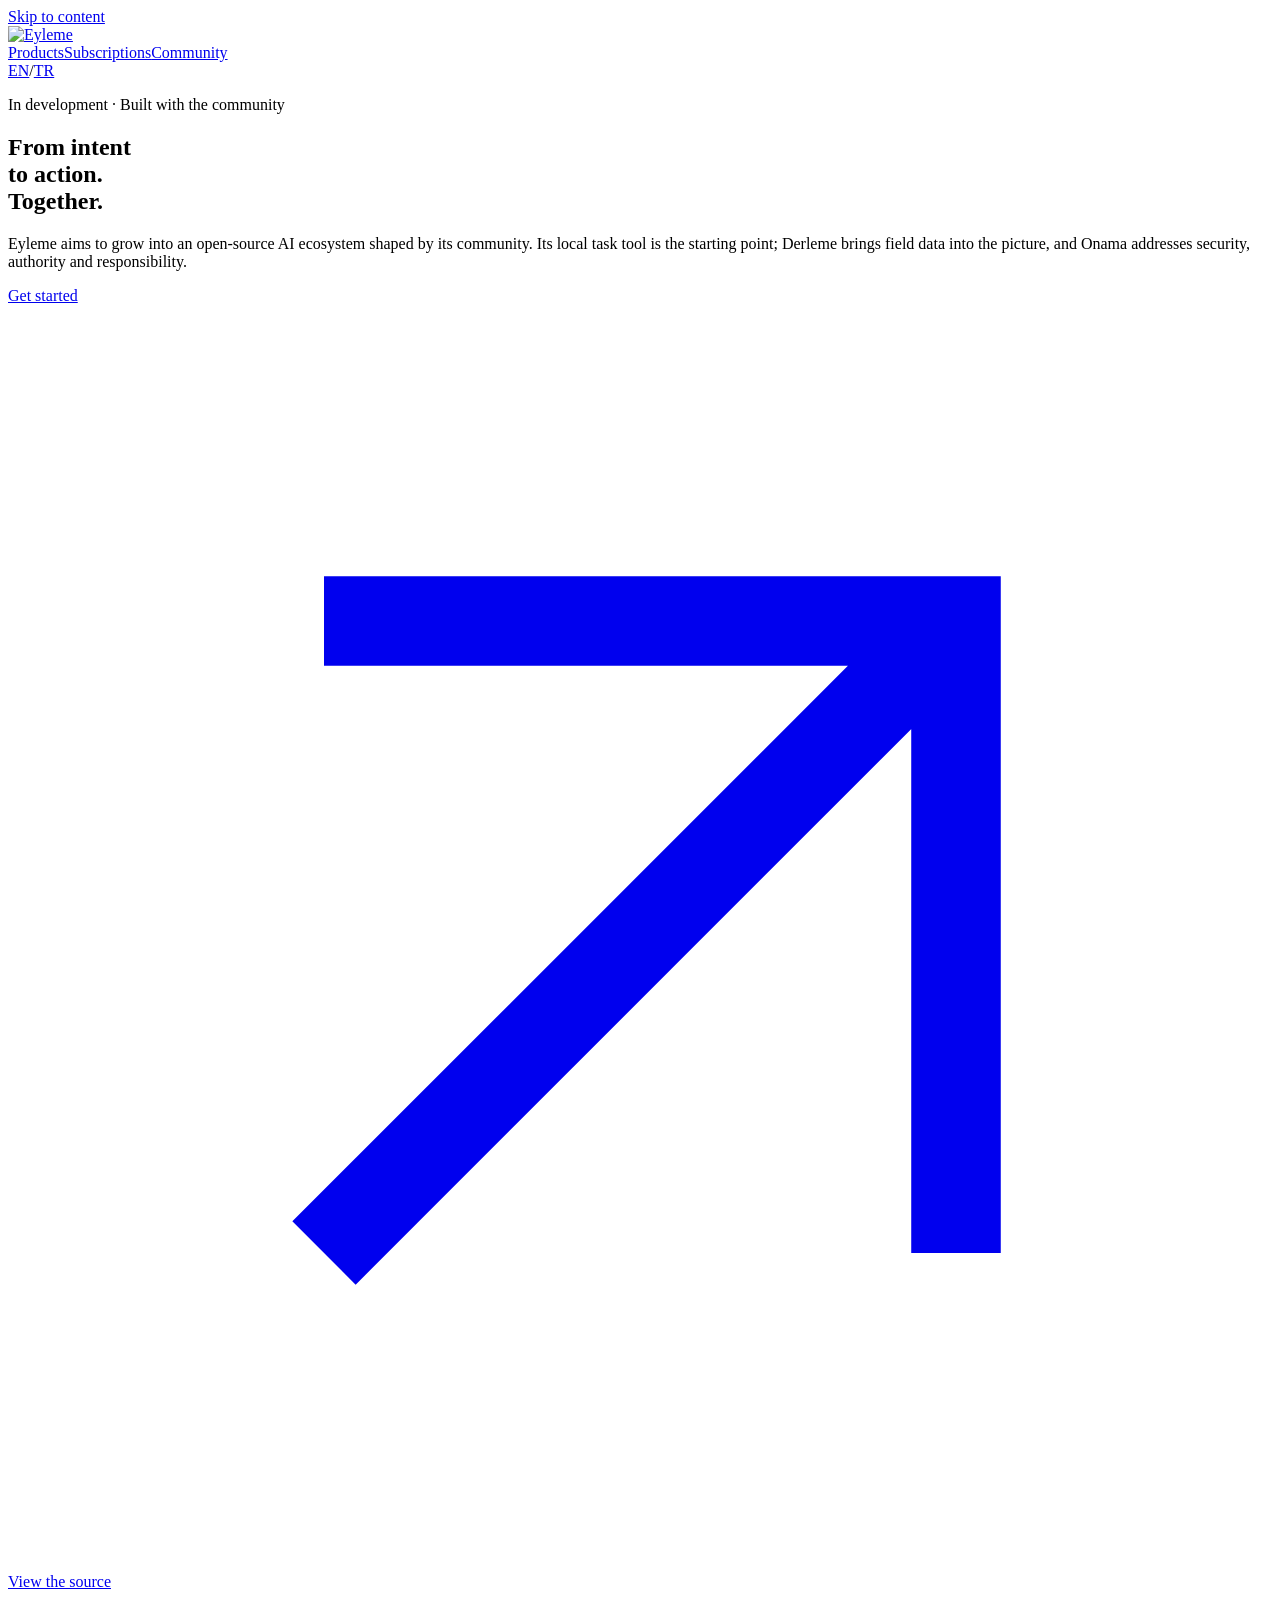
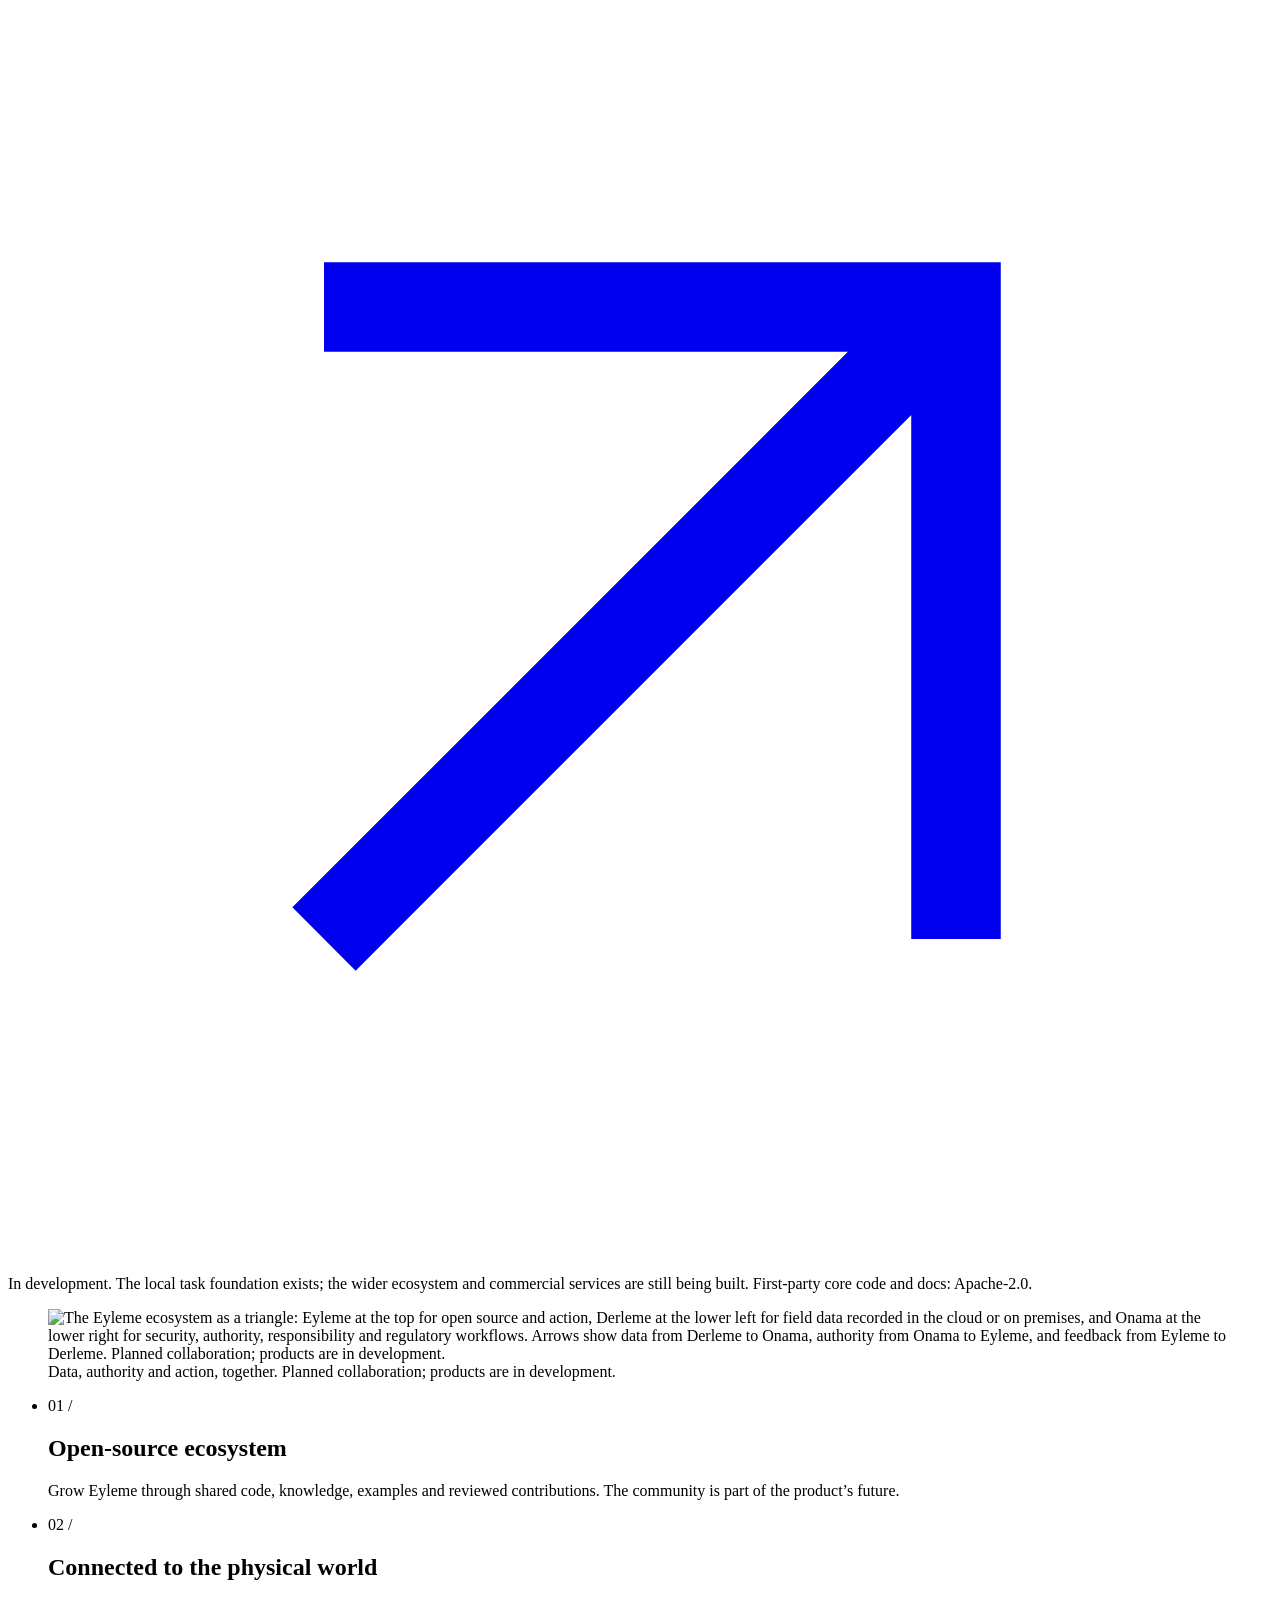
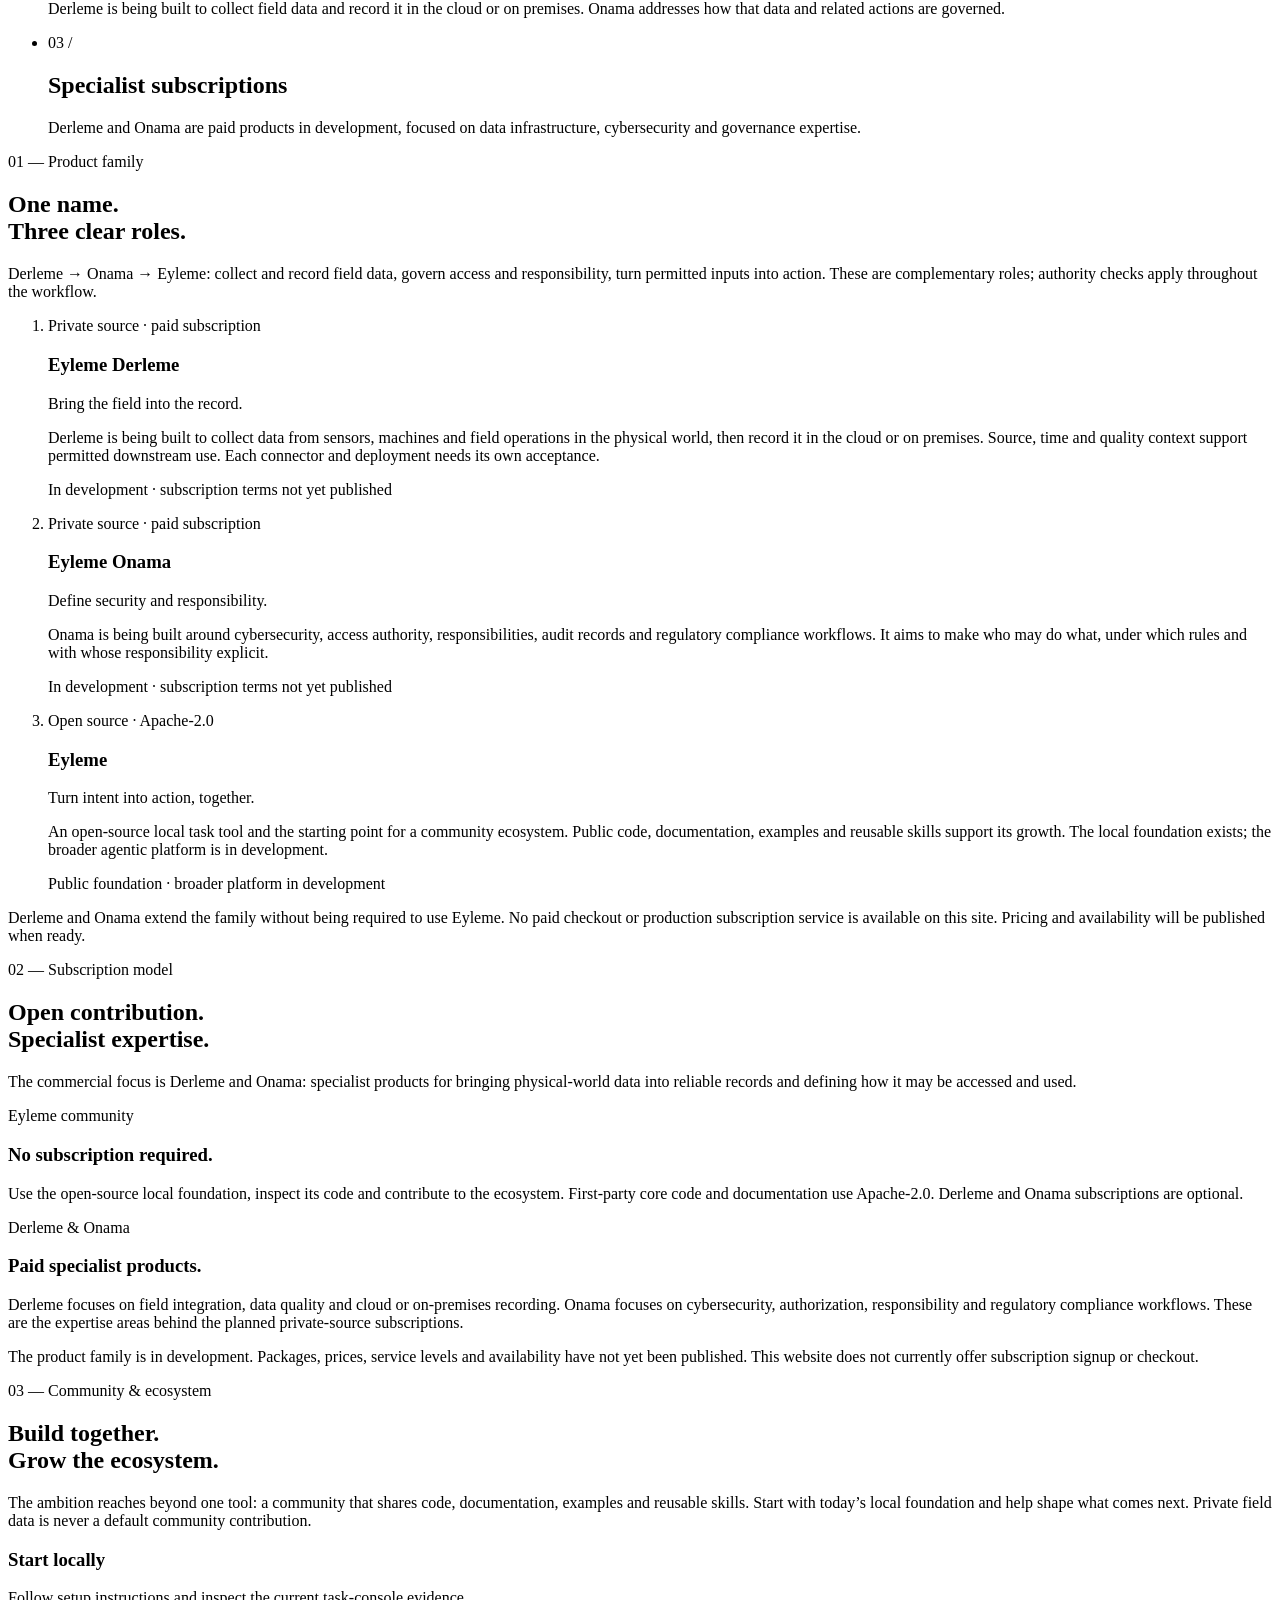
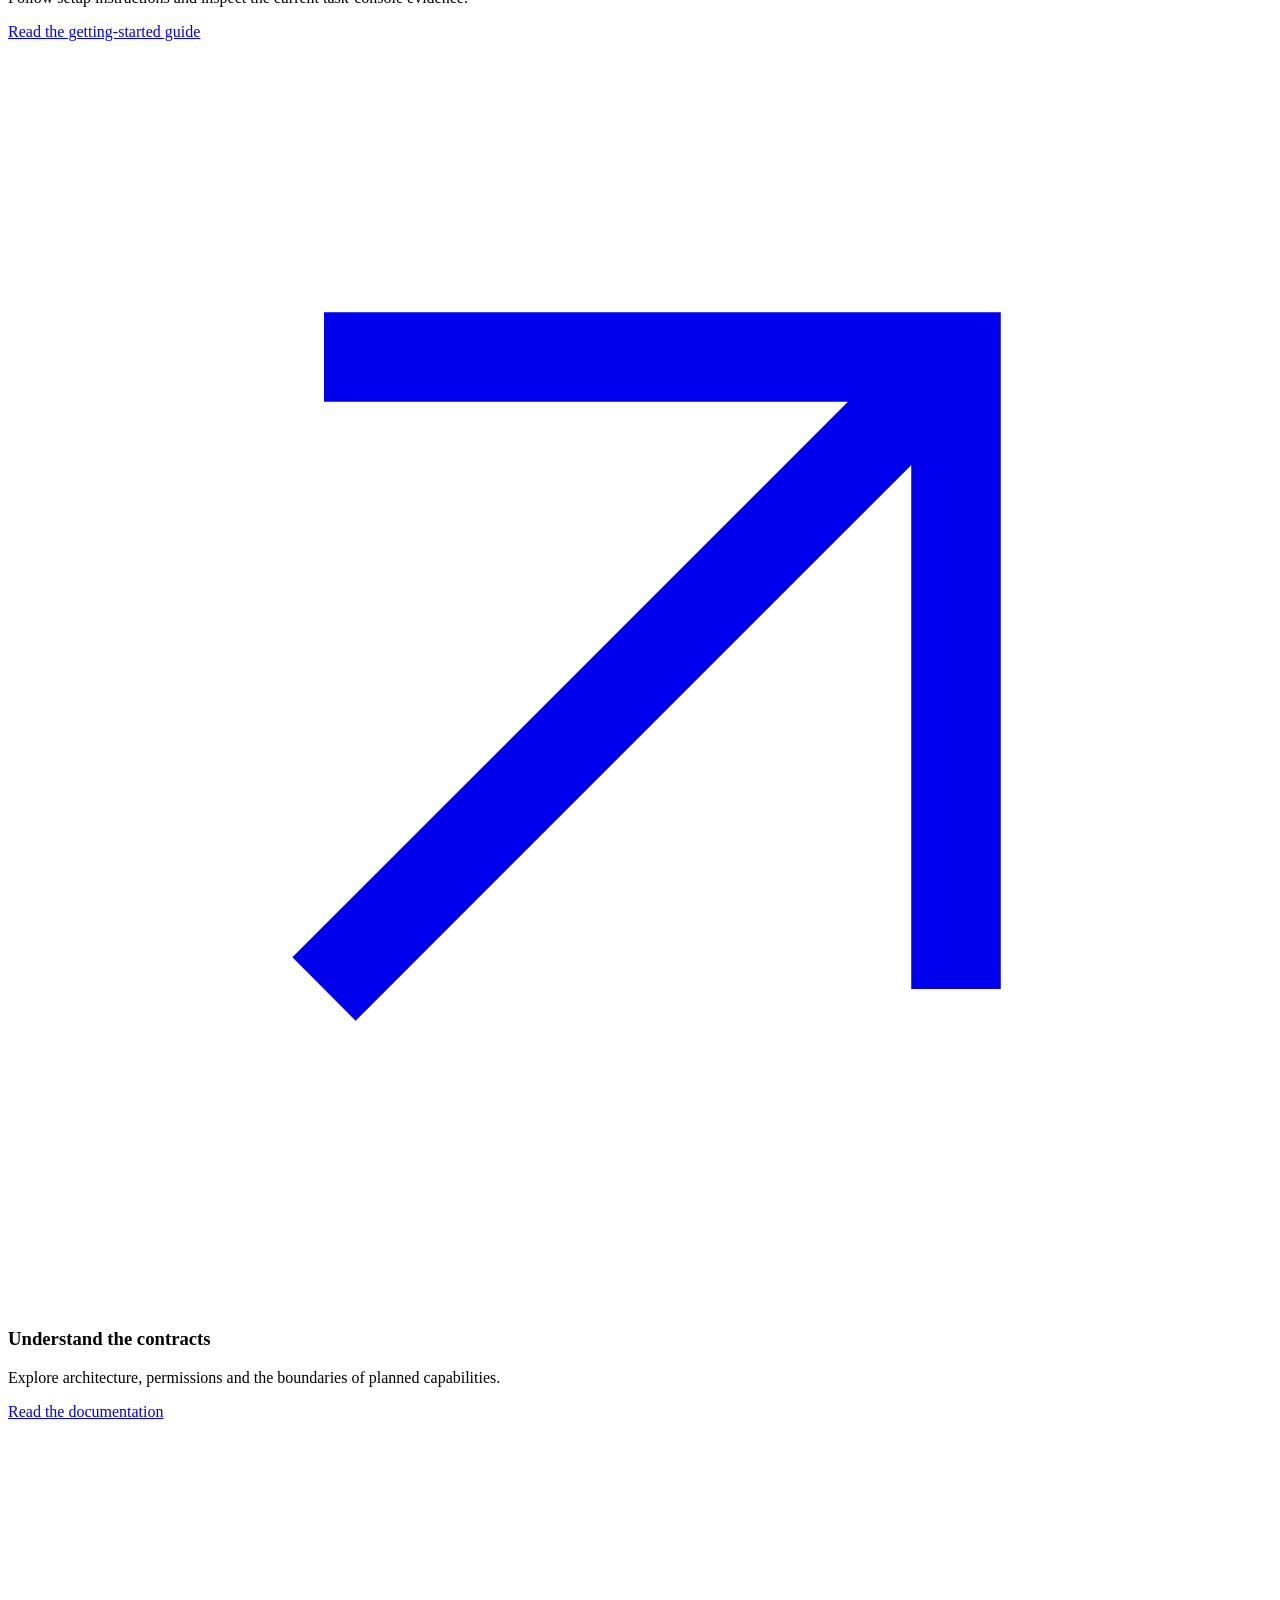
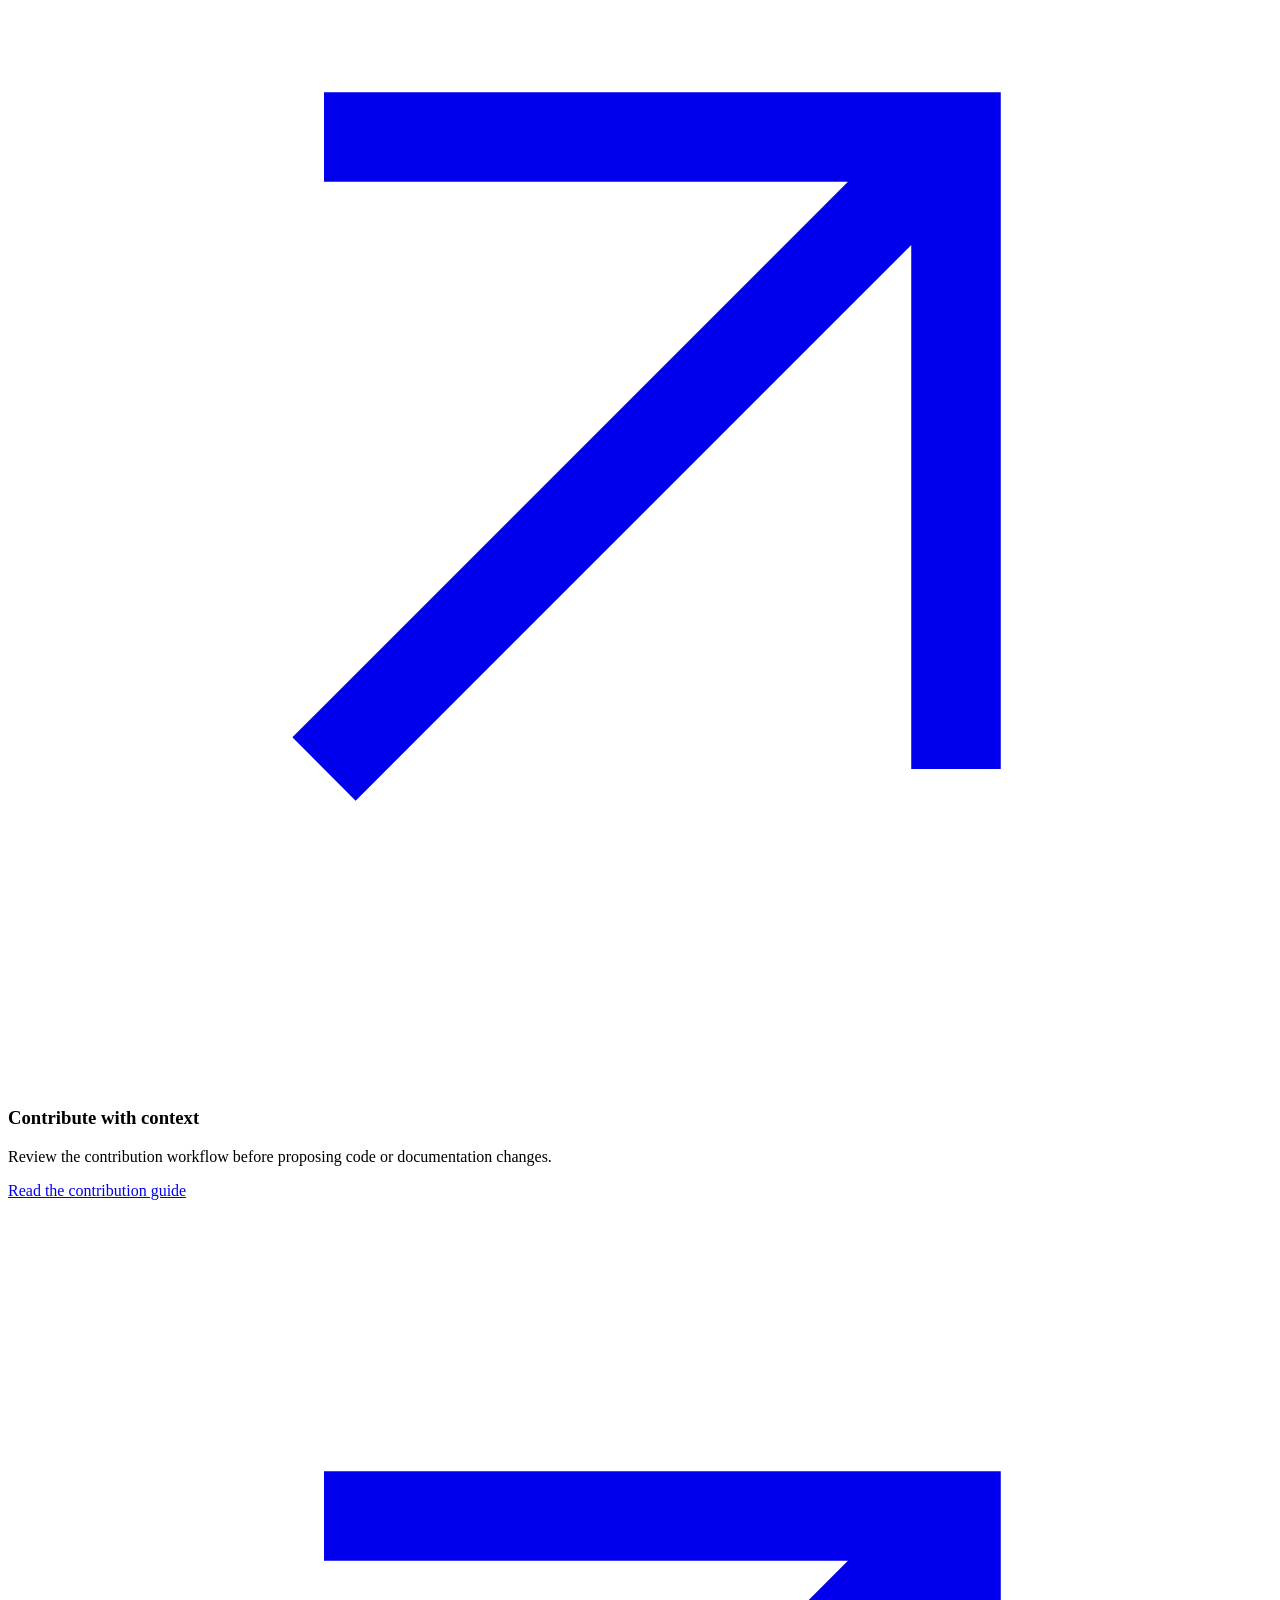
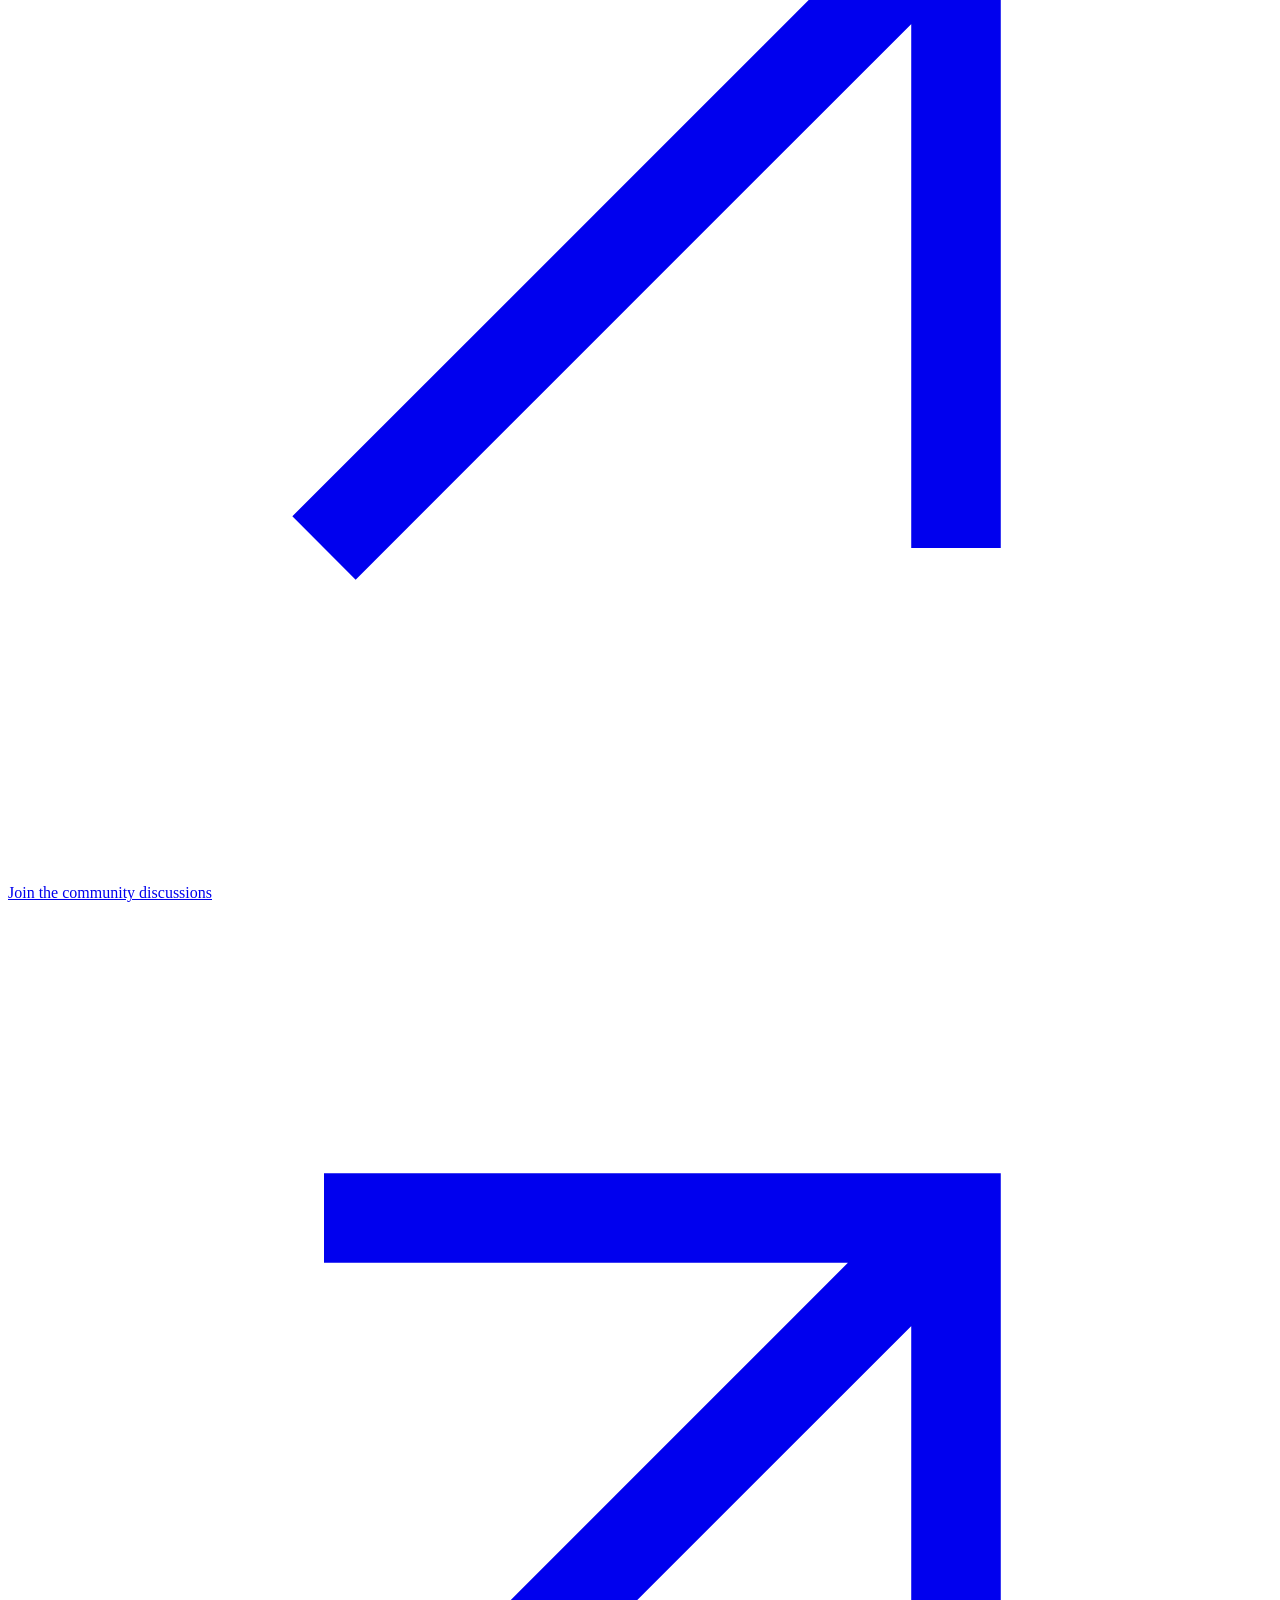
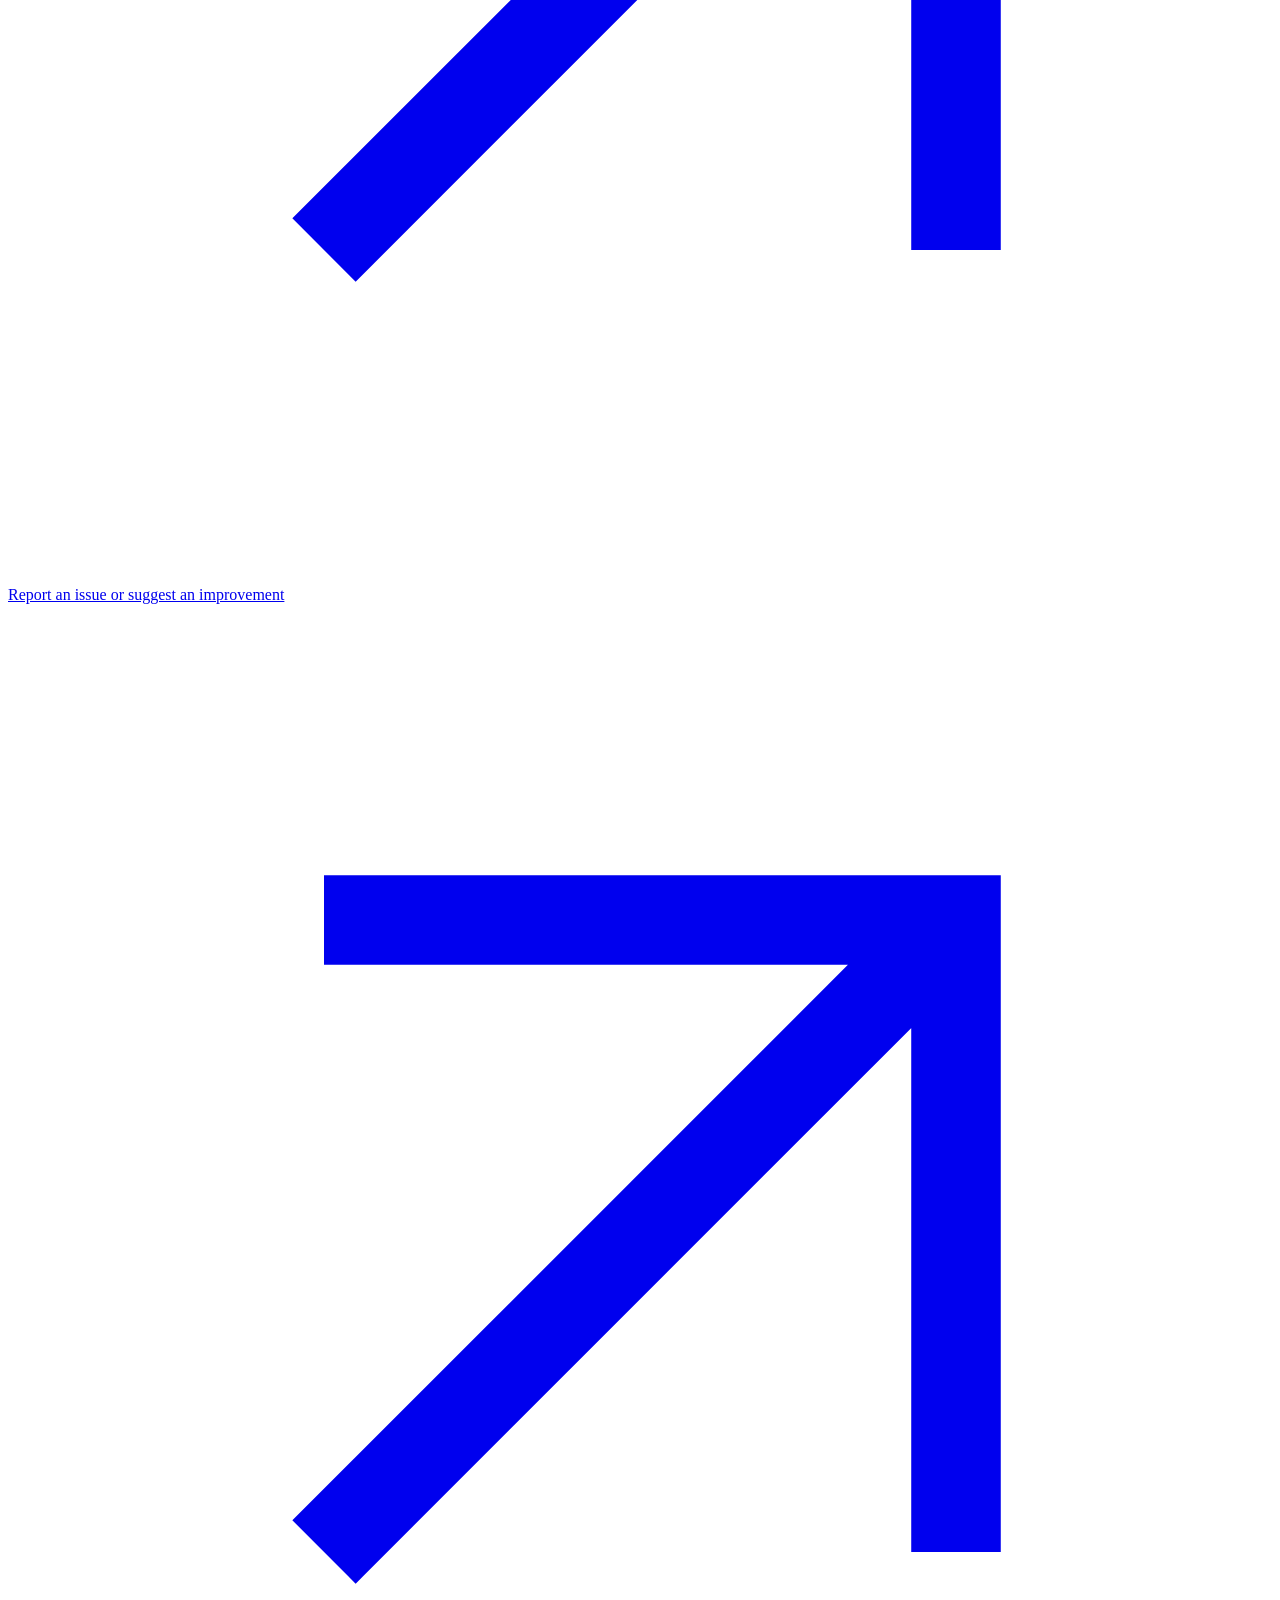
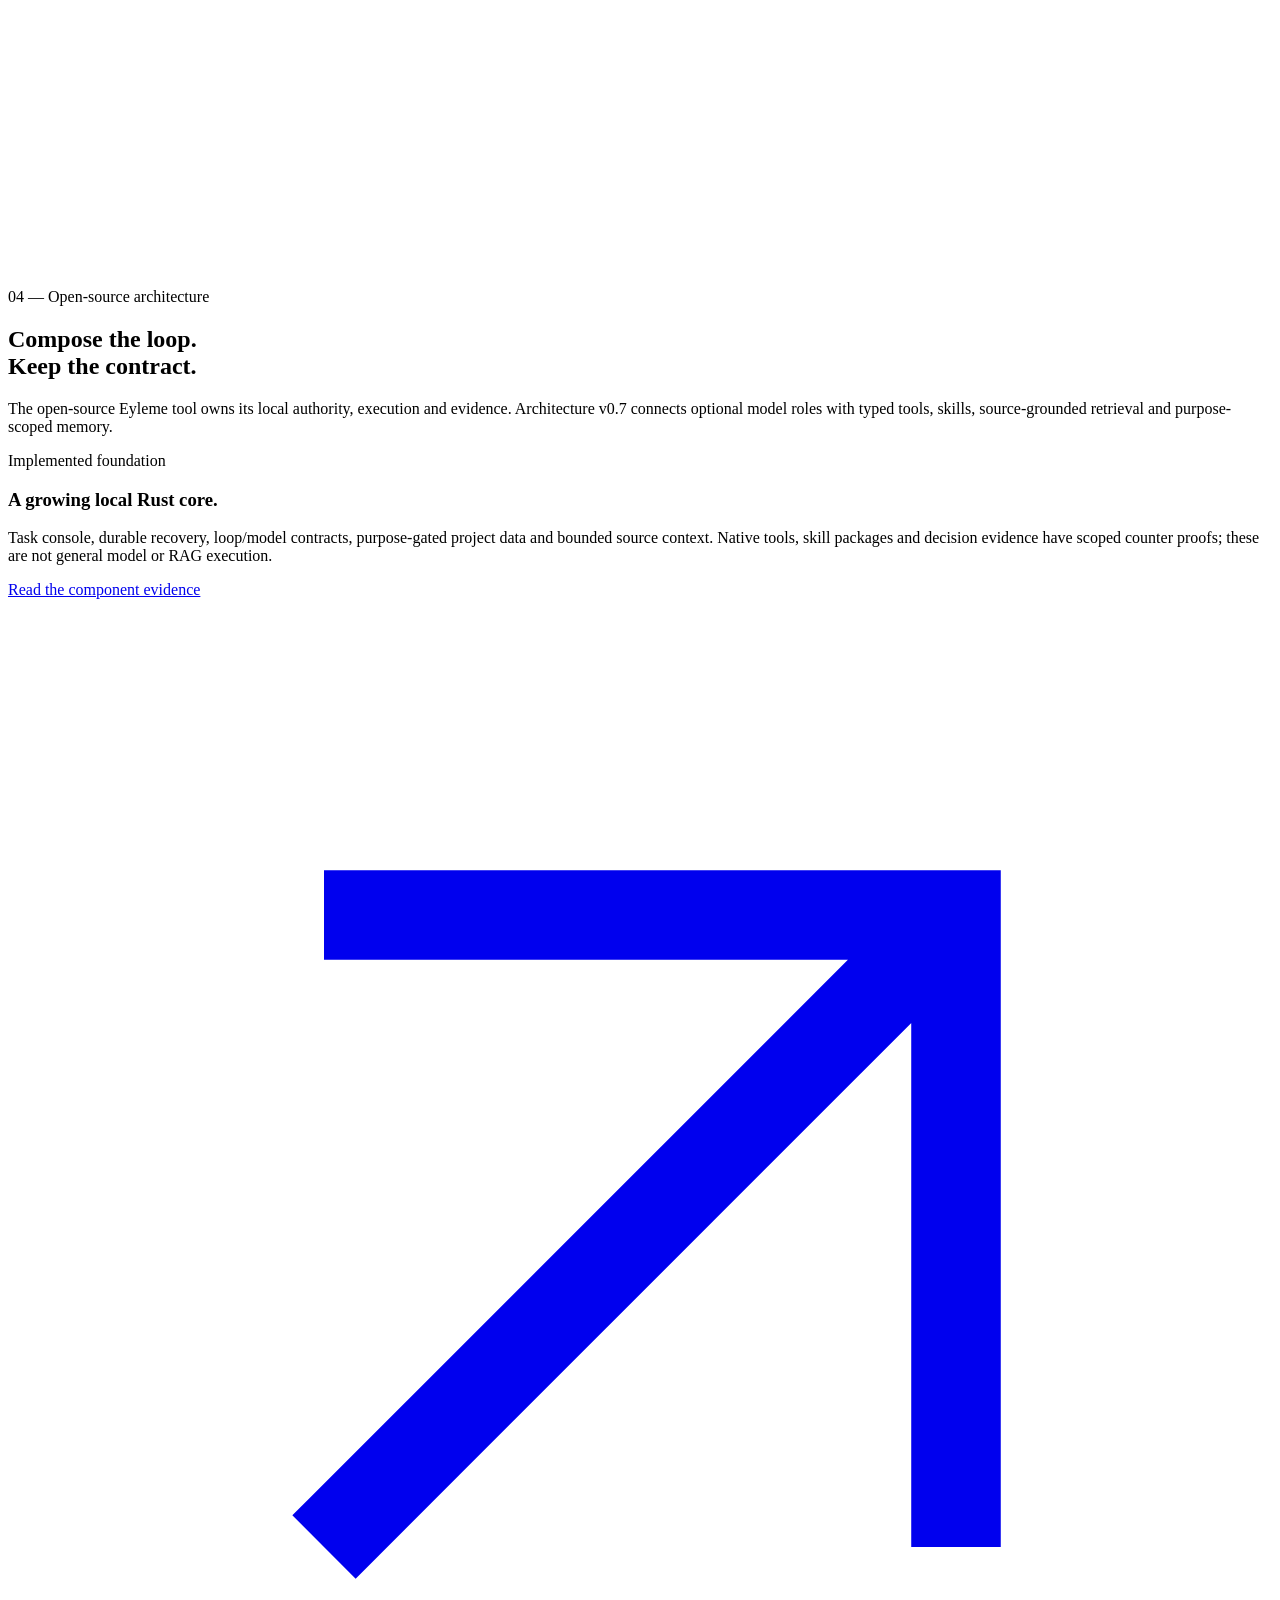
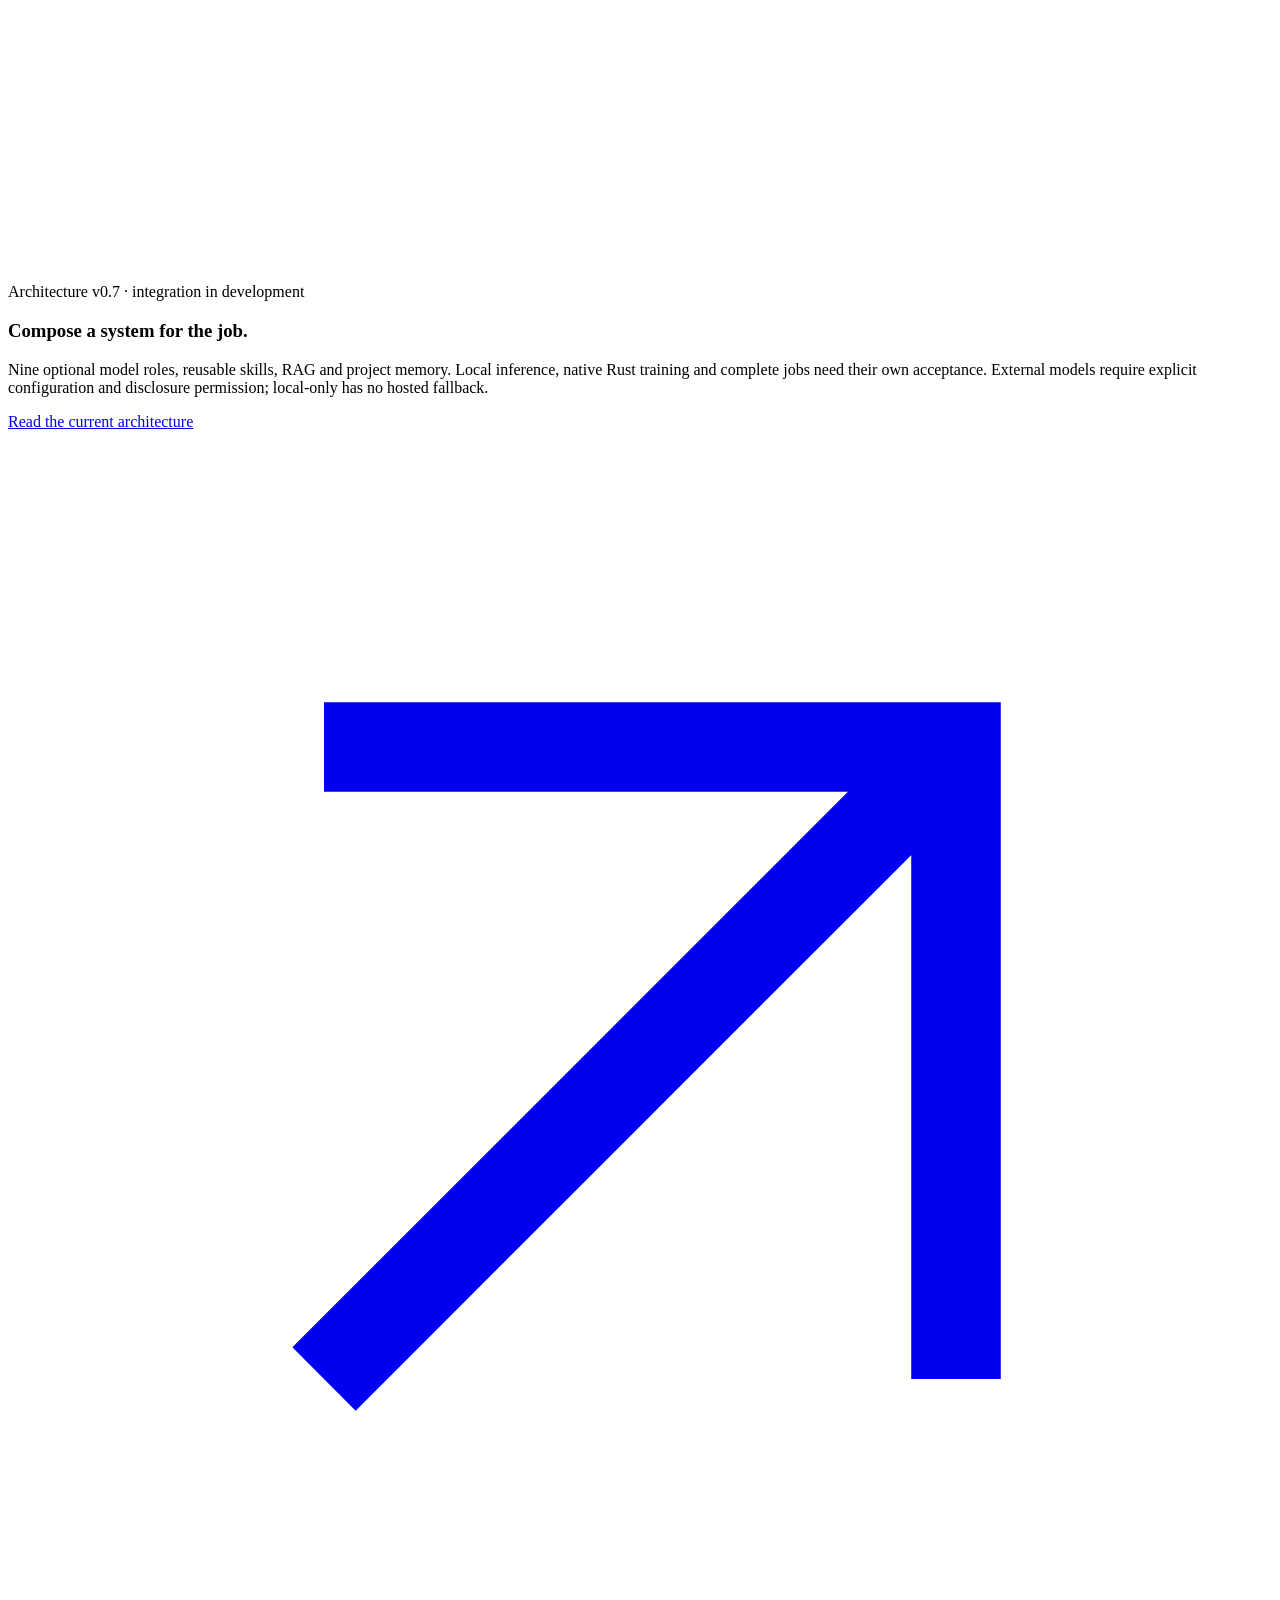
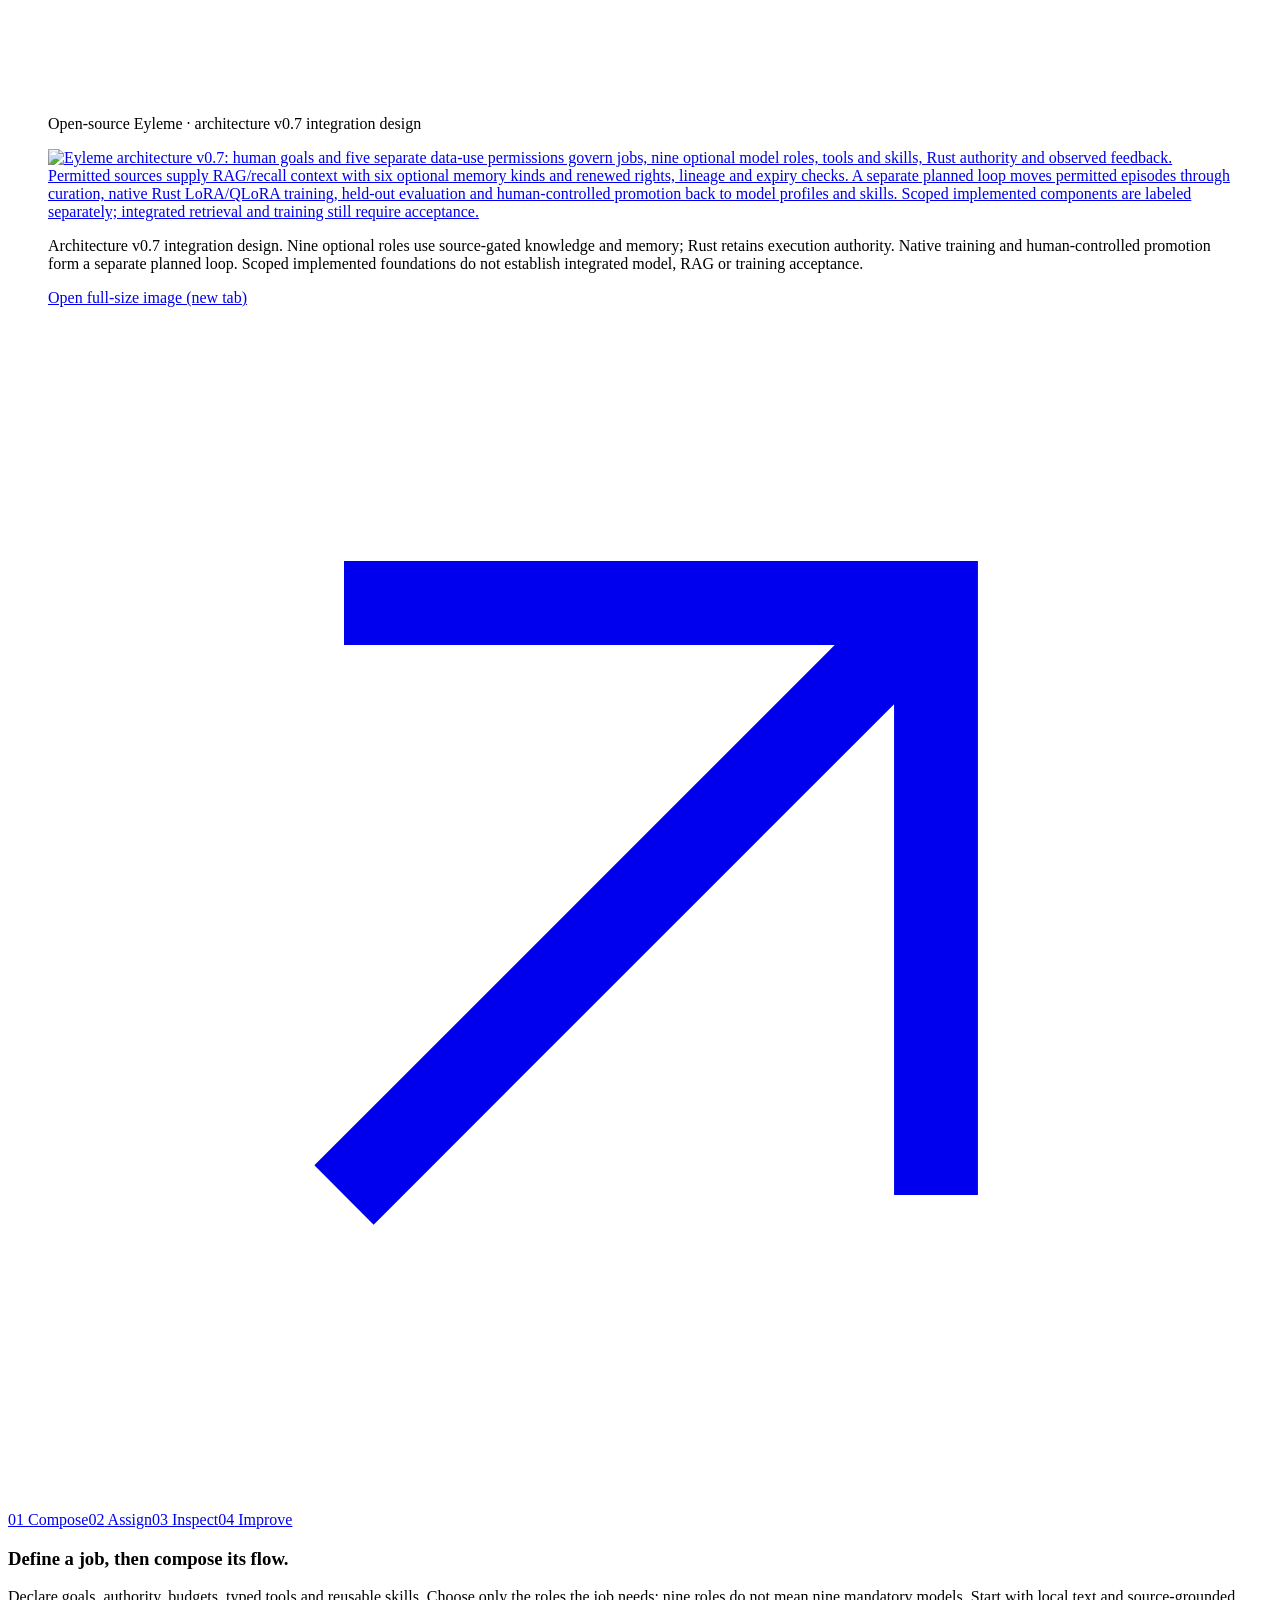
==== commit 97a50d53: "Show product collaboration triangle and Turkish action slogan" ====
--- a/public/index.html
+++ b/public/index.html
@@ -47,7 +47,7 @@
         <div class="hero-actions"><a class="button" href="https://github.com/eyleme-dev/eyleme/blob/main/README.md">Get started<svg class="arrow" viewBox="0 0 24 24" fill="none" stroke="currentColor" stroke-width="1.7" aria-hidden="true"><path d="M6 18 18 6M6 6h12v12"/></svg></a><a class="text-link" href="https://github.com/eyleme-dev/eyleme">View the source<svg class="arrow" viewBox="0 0 24 24" fill="none" stroke="currentColor" stroke-width="1.7" aria-hidden="true"><path d="M6 18 18 6M6 6h12v12"/></svg></a></div>
         <p class="project-status">In development. The local task foundation exists; the wider ecosystem and commercial services are still being built. First-party core code and docs: Apache-2.0.</p>
       </div>
-      <div class="hero-art" aria-hidden="true"><img src="/assets/eyleme-loop-1024.webp" srcset="/assets/eyleme-loop-640.webp 640w, /assets/eyleme-loop-1024.webp 1024w" sizes="(max-width: 720px) 100vw, 52vw" width="1024" height="1024" alt="Decorative orange Eyleme loop sculpture" fetchpriority="high" decoding="async"></div>
+      <figure class="hero-art"><img src="/assets/eyleme-ecosystem-en.svg" width="640" height="600" alt="The Eyleme ecosystem as a triangle: Eyleme at the top for open source and action, Derleme at the lower left for field data recorded in the cloud or on premises, and Onama at the lower right for security, authority, responsibility and regulatory workflows. Arrows show data from Derleme to Onama, authority from Onama to Eyleme, and feedback from Eyleme to Derleme. Planned collaboration; products are in development." fetchpriority="high" decoding="async"><figcaption>Data, authority and action, together. Planned collaboration; products are in development.</figcaption></figure>
     </section>
     <div class="shell"><ul class="principles"><li><span class="index">01 /</span><h2>Open-source ecosystem</h2><p>Grow Eyleme through shared code, knowledge, examples and reviewed contributions. The community is part of the product’s future.</p></li><li><span class="index">02 /</span><h2>Connected to the physical world</h2><p>Derleme is being built to collect field data and record it in the cloud or on premises. Onama addresses how that data and related actions are governed.</p></li><li><span class="index">03 /</span><h2>Specialist subscriptions</h2><p>Derleme and Onama are paid products in development, focused on data infrastructure, cybersecurity and governance expertise.</p></li></ul></div>
     <section class="products section shell" id="products" aria-labelledby="products-title">
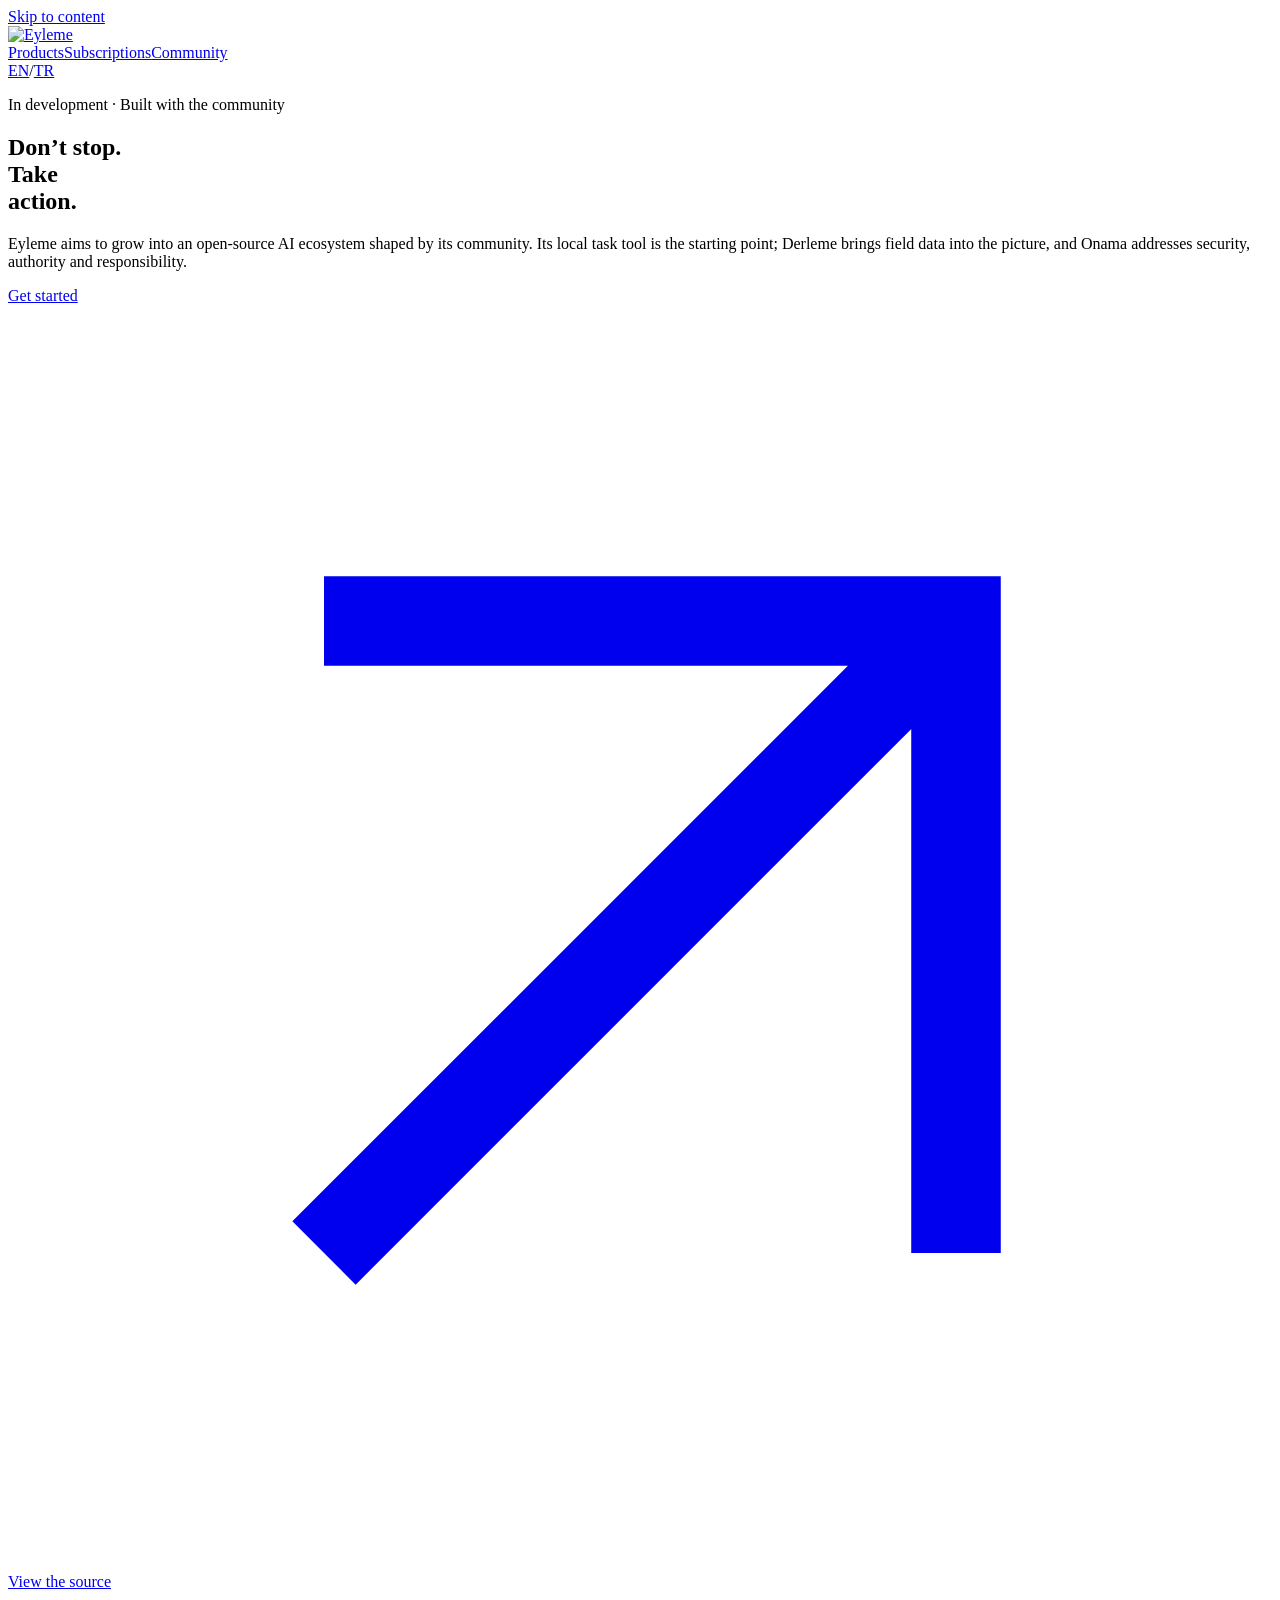
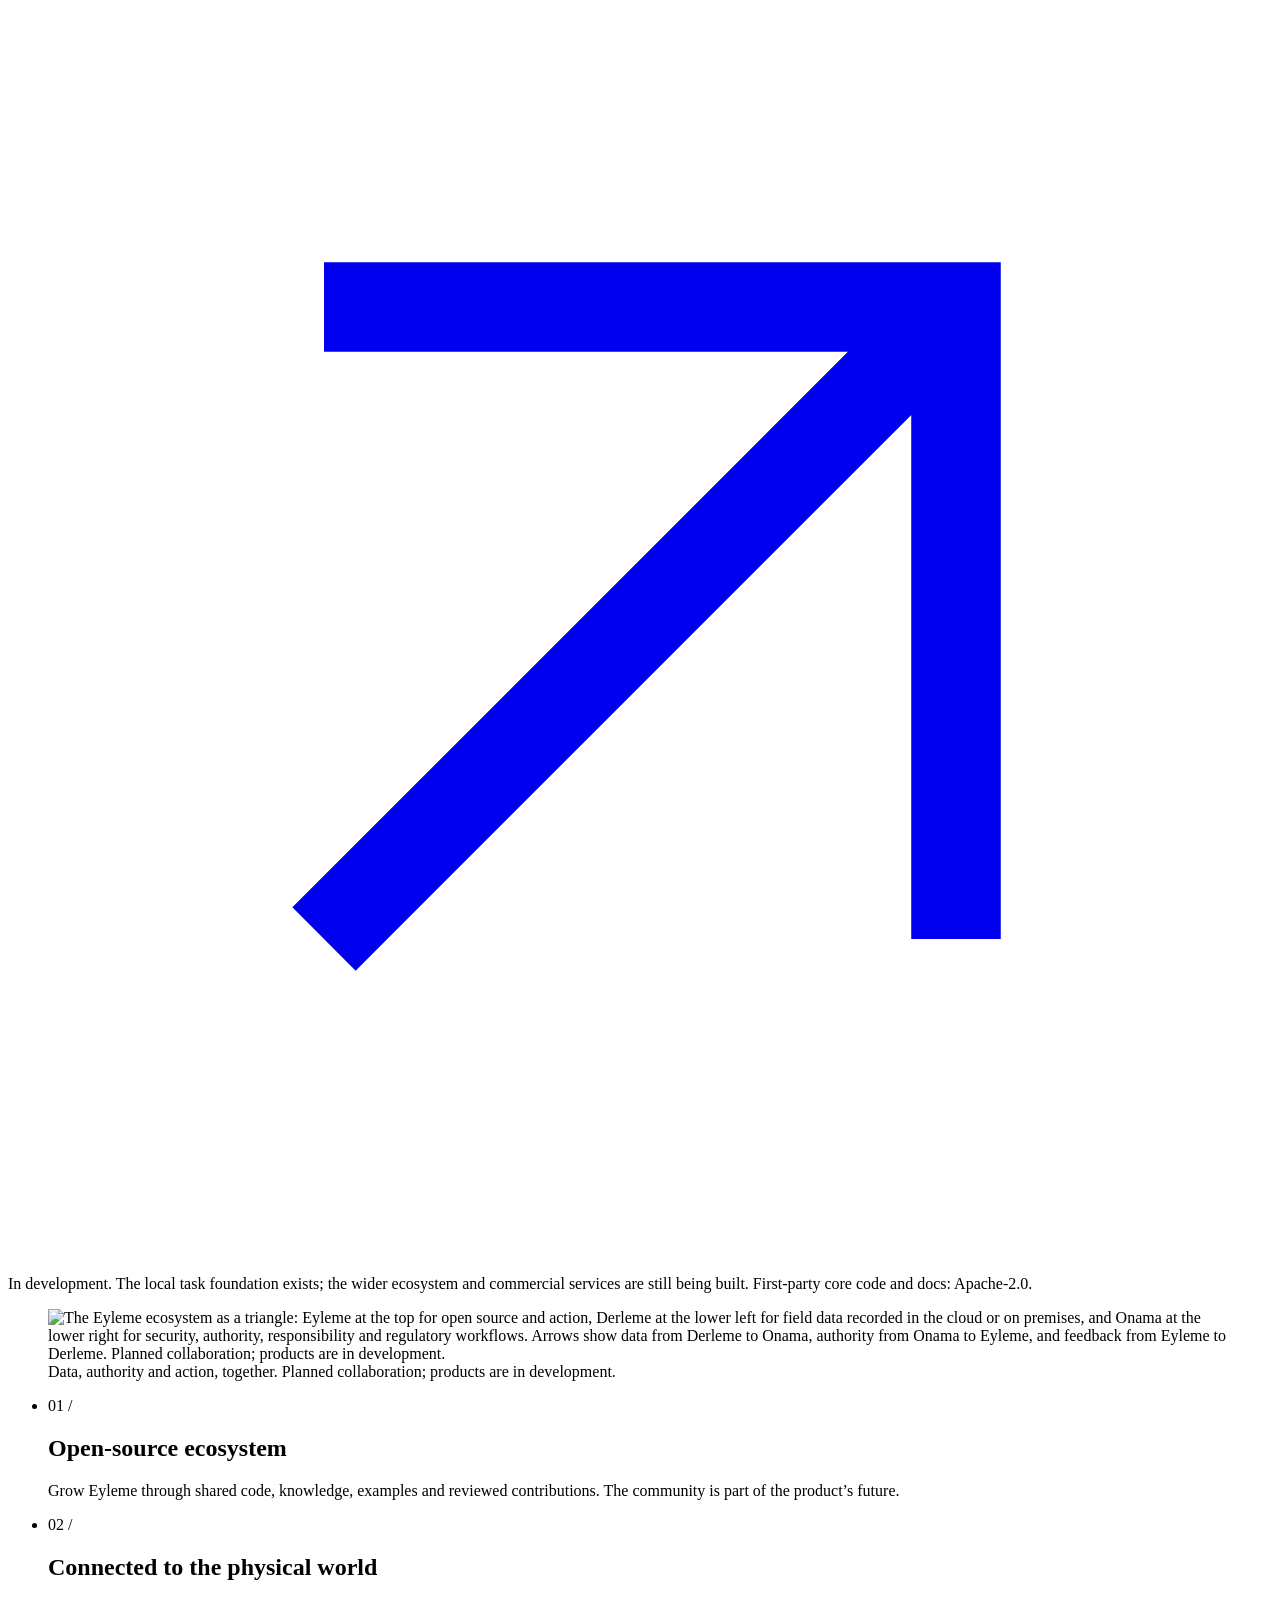
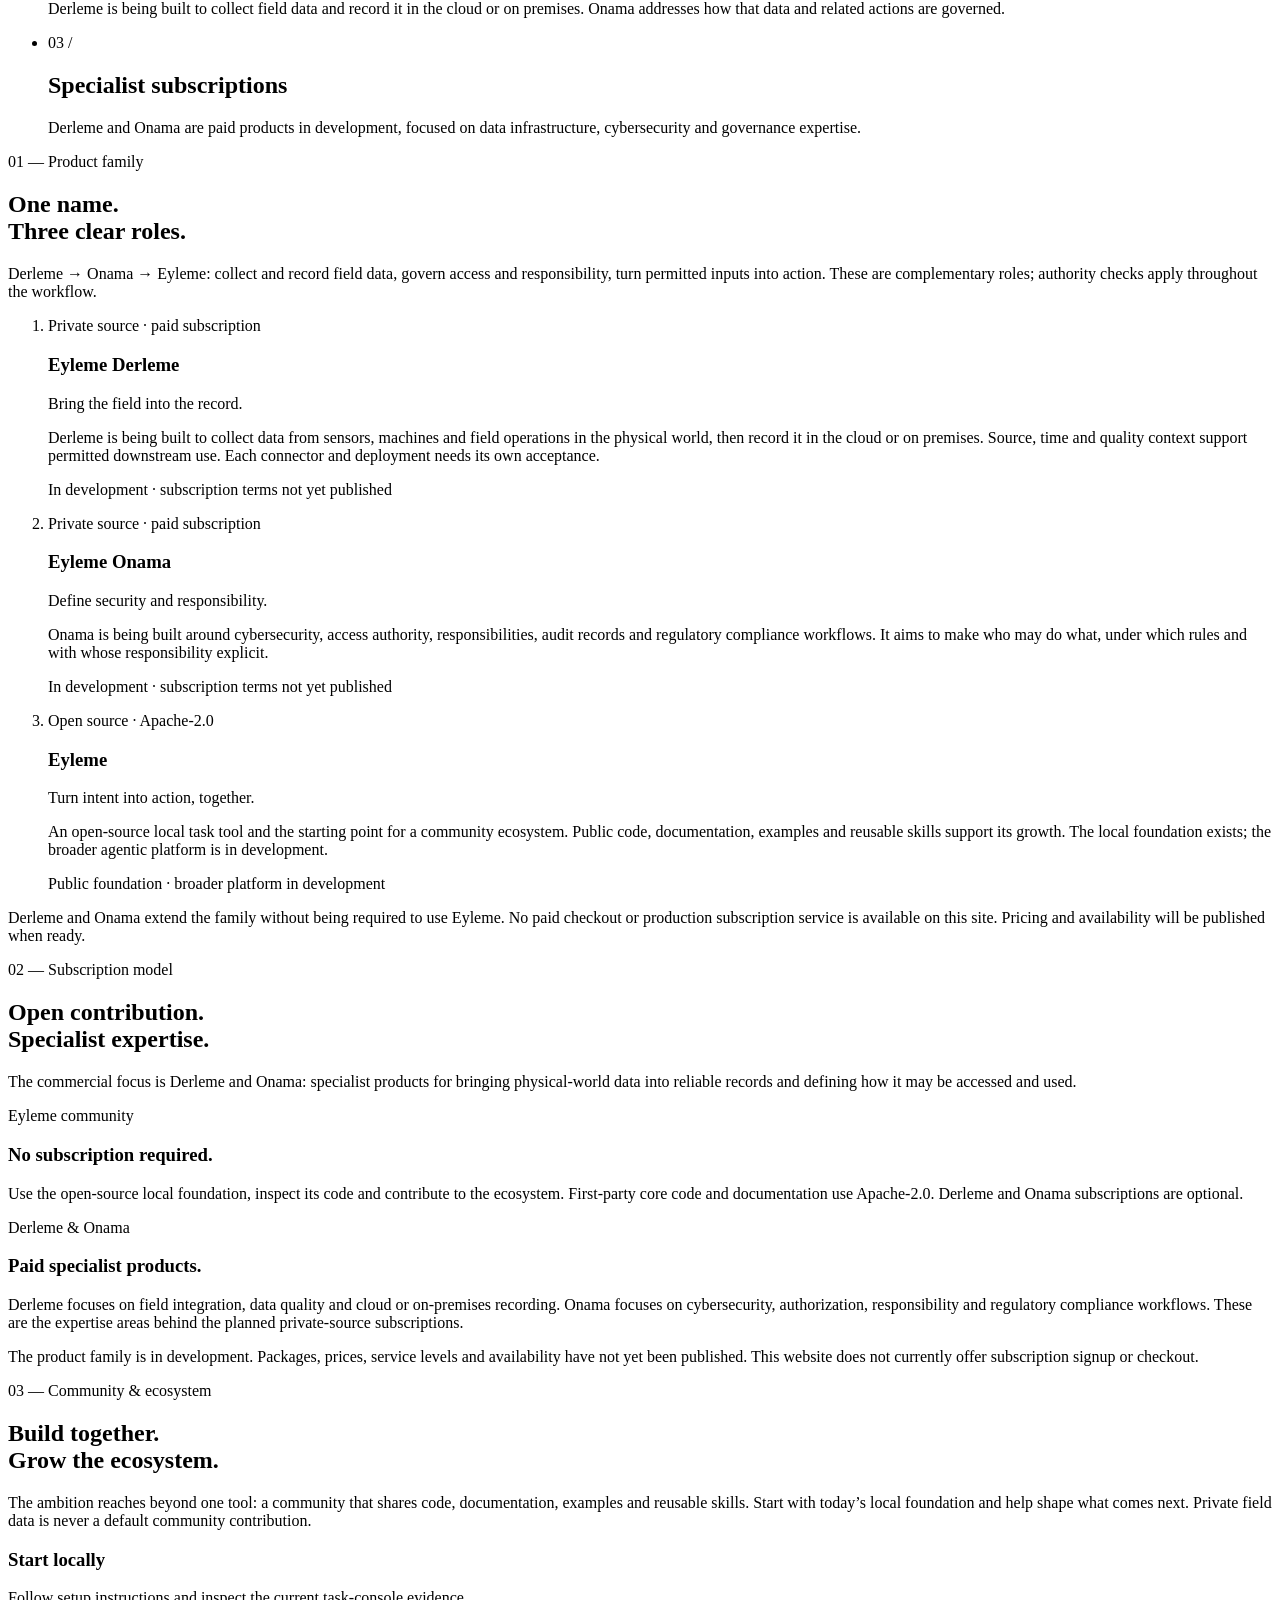
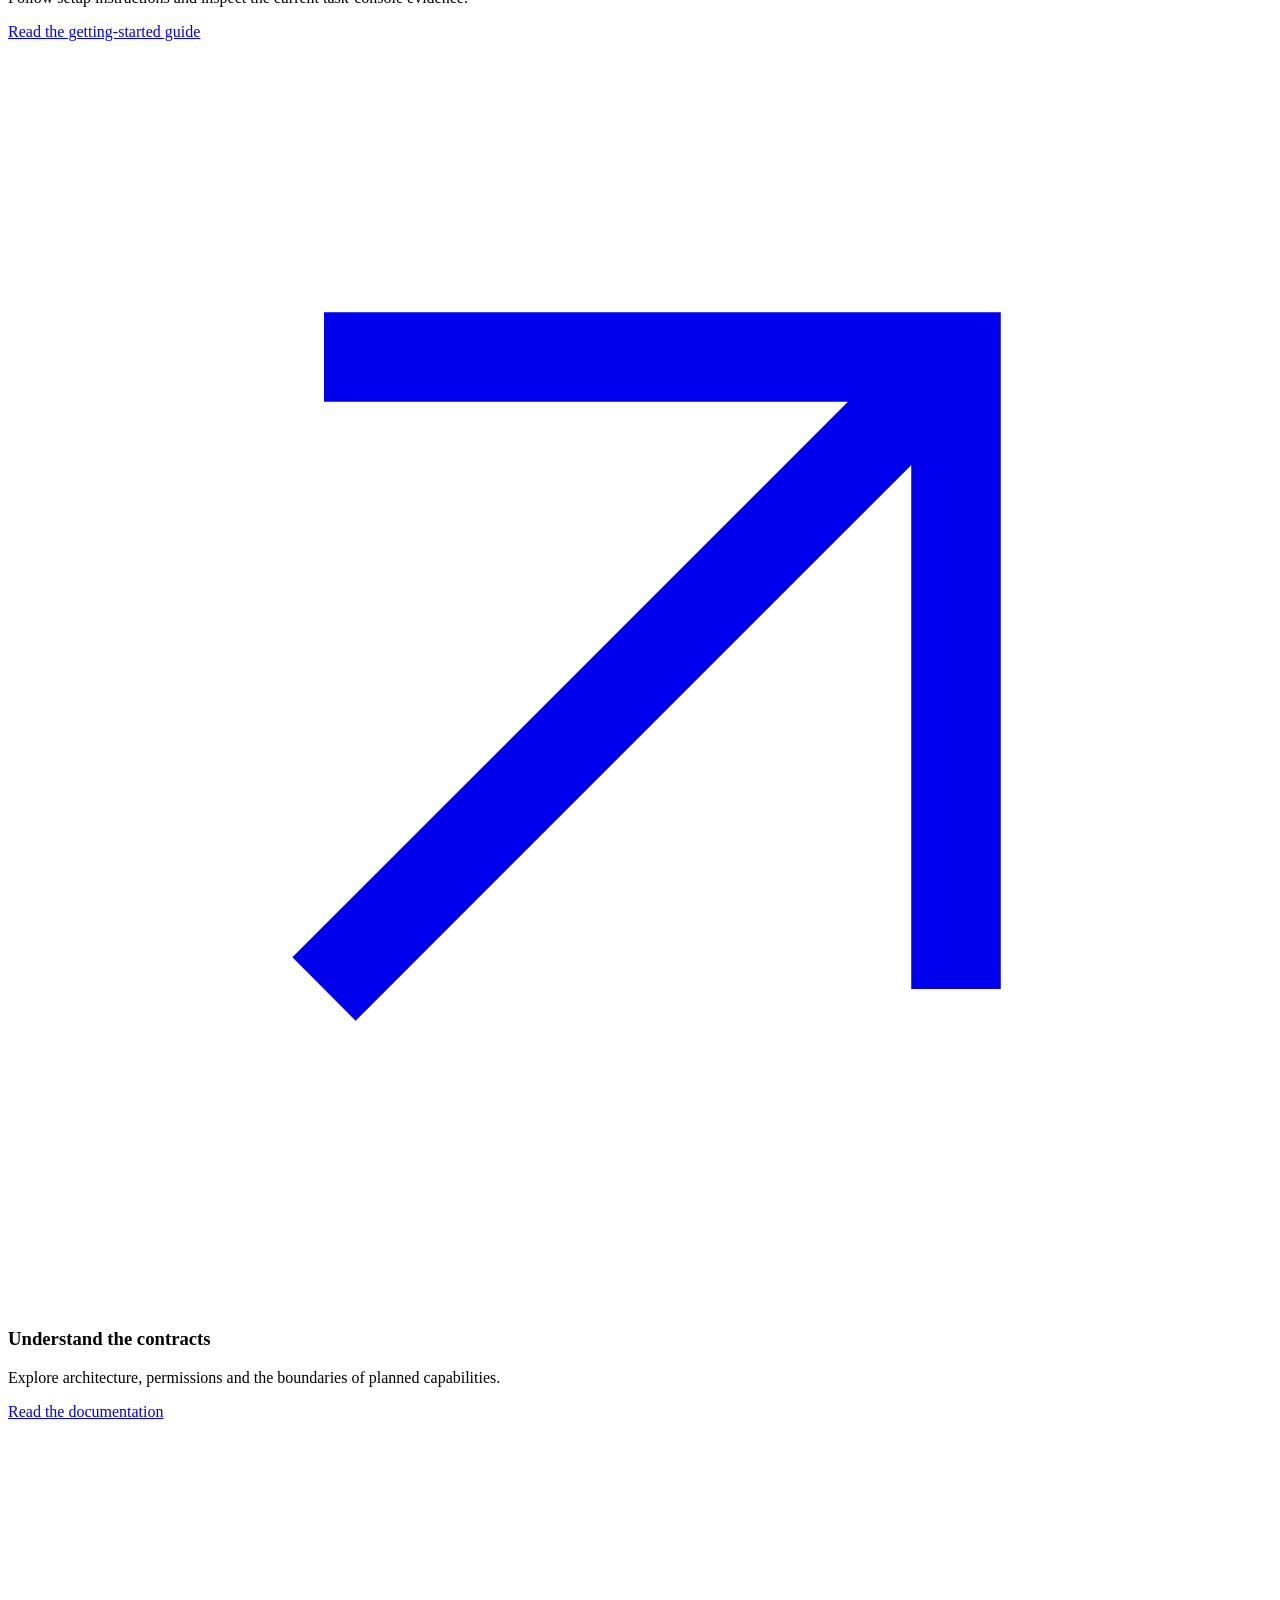
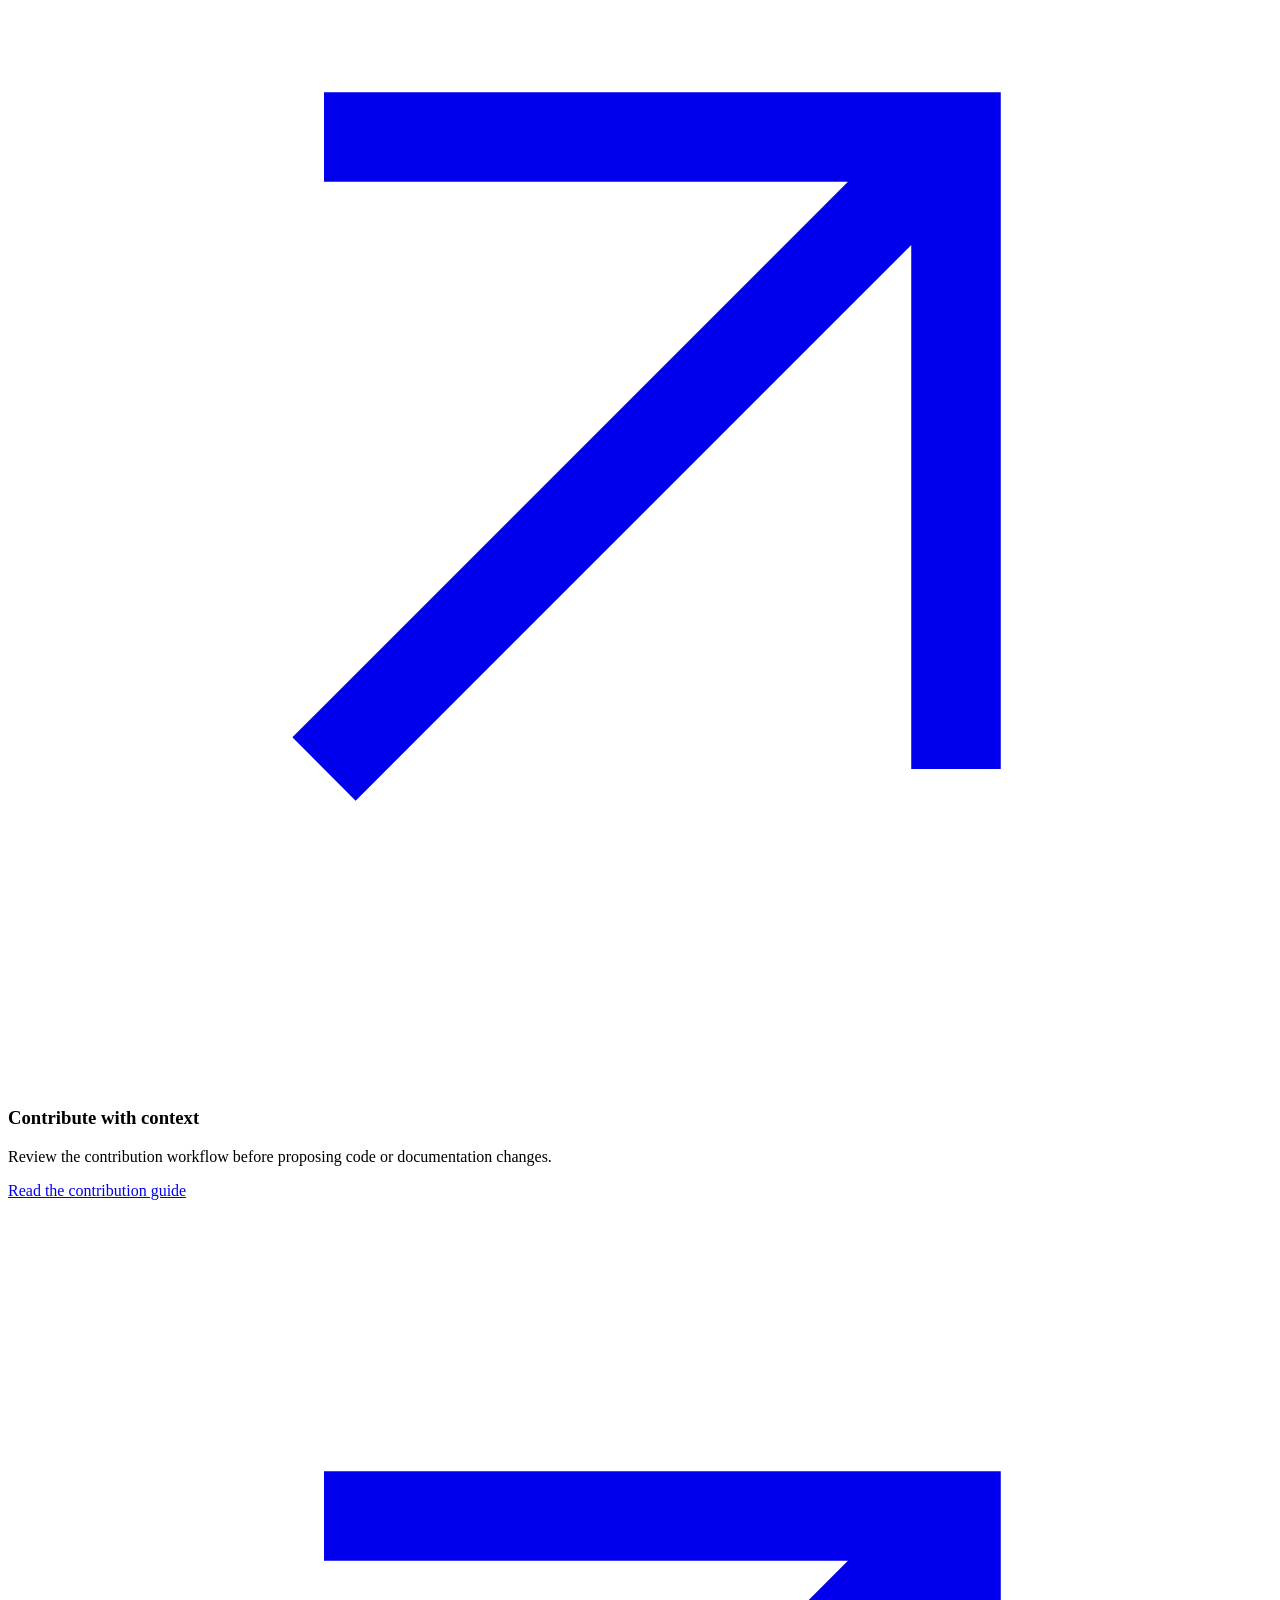
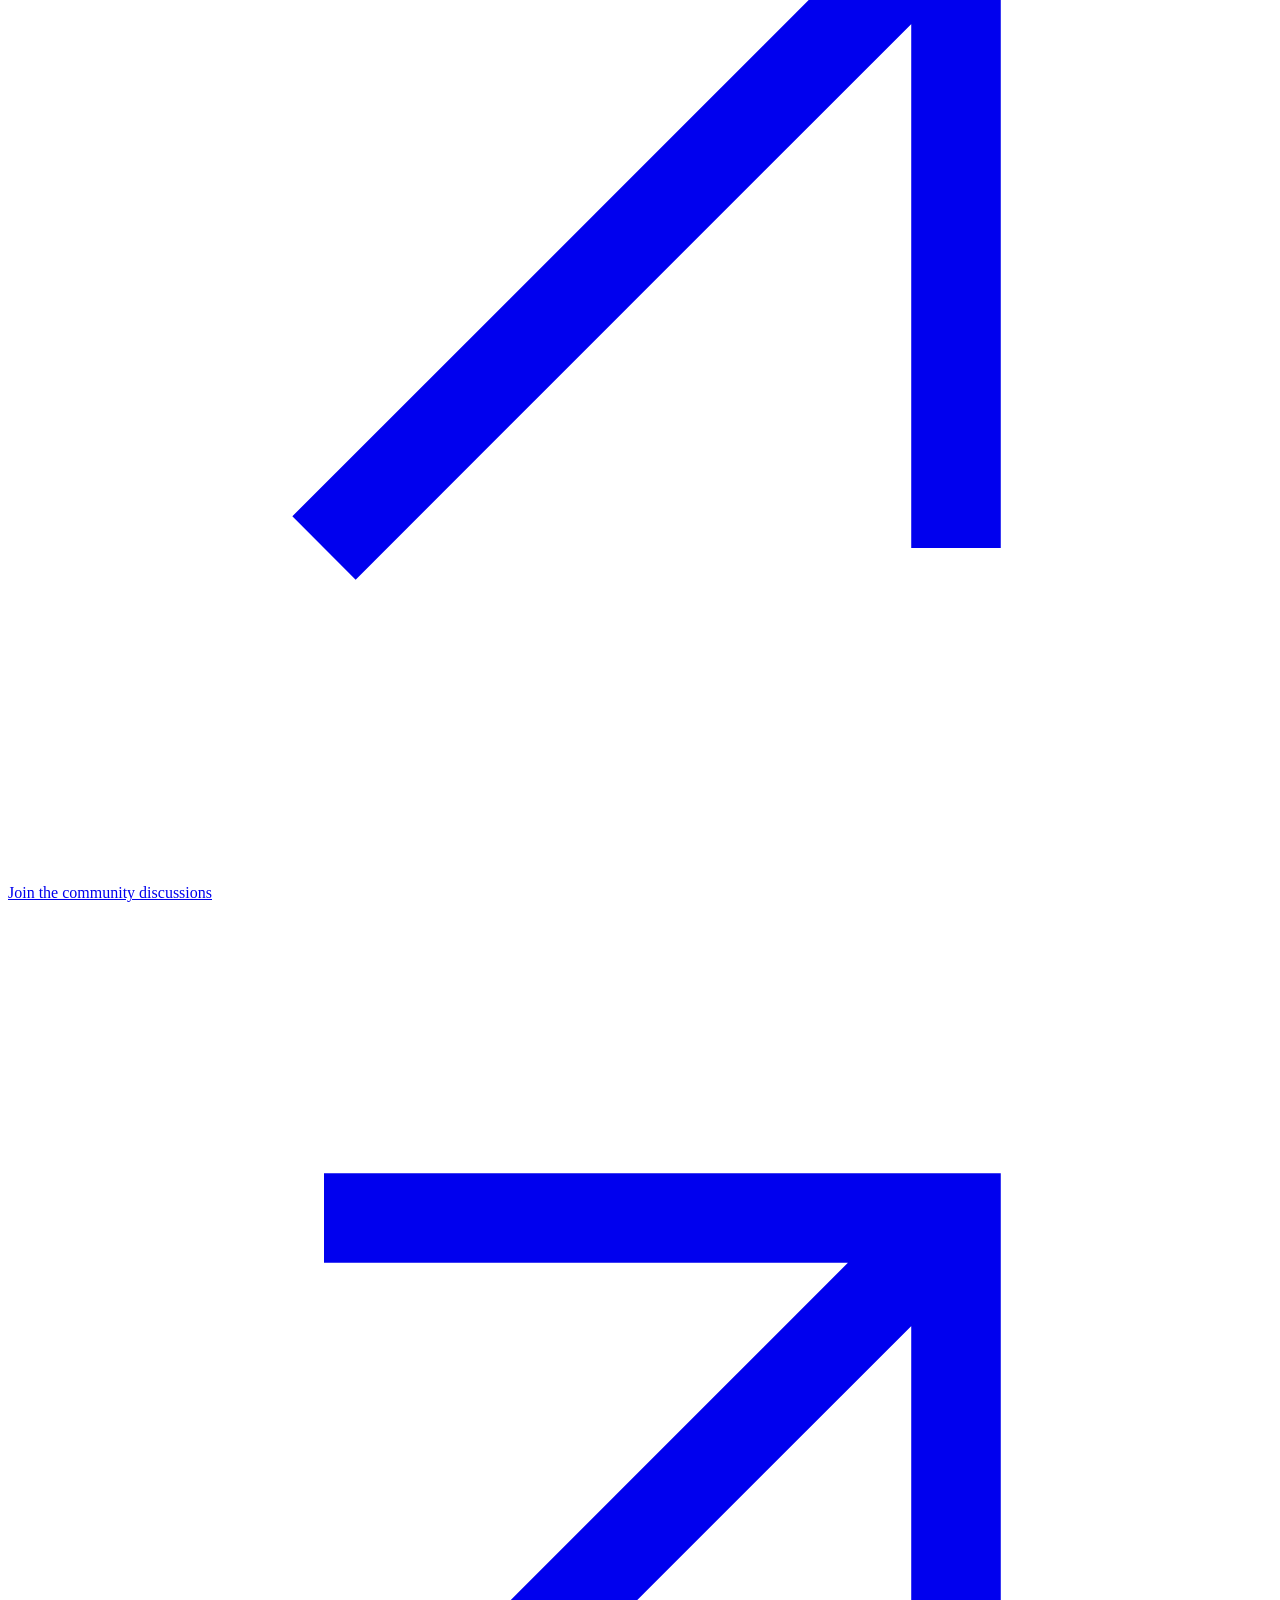
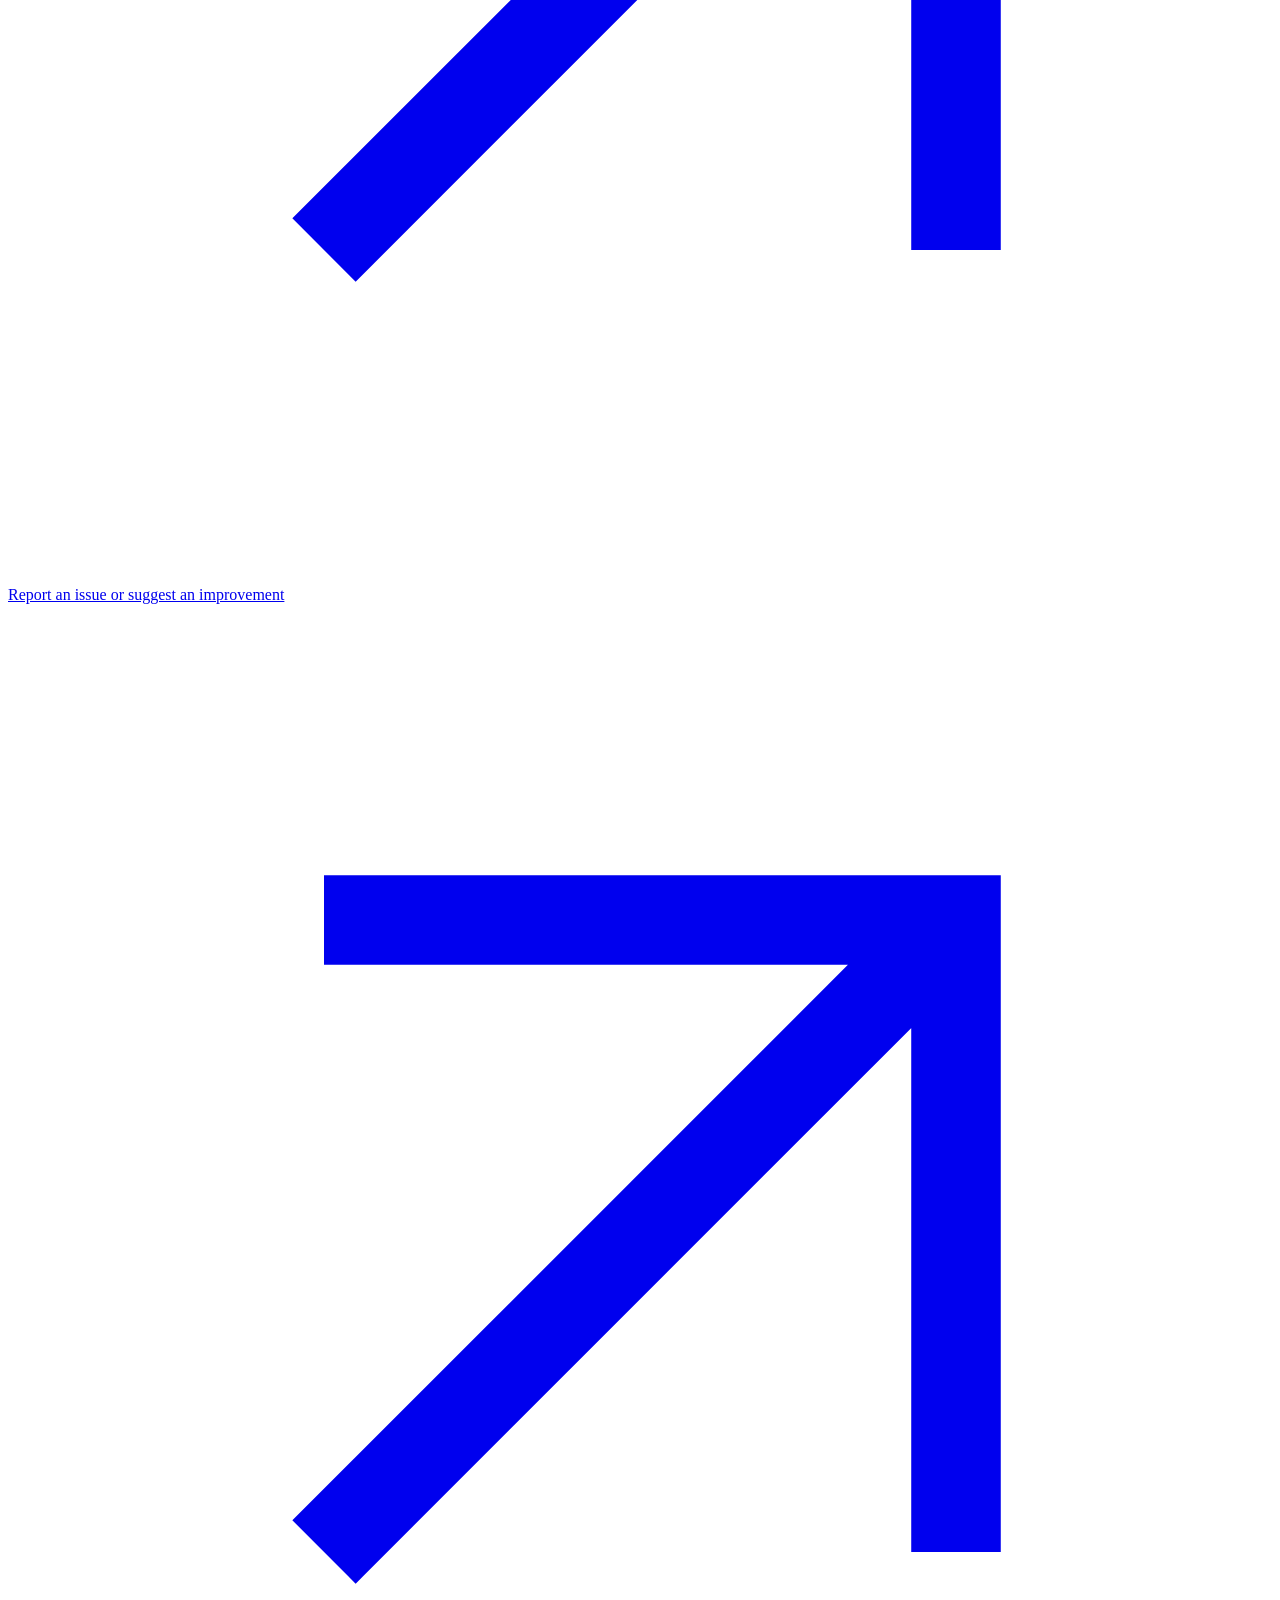
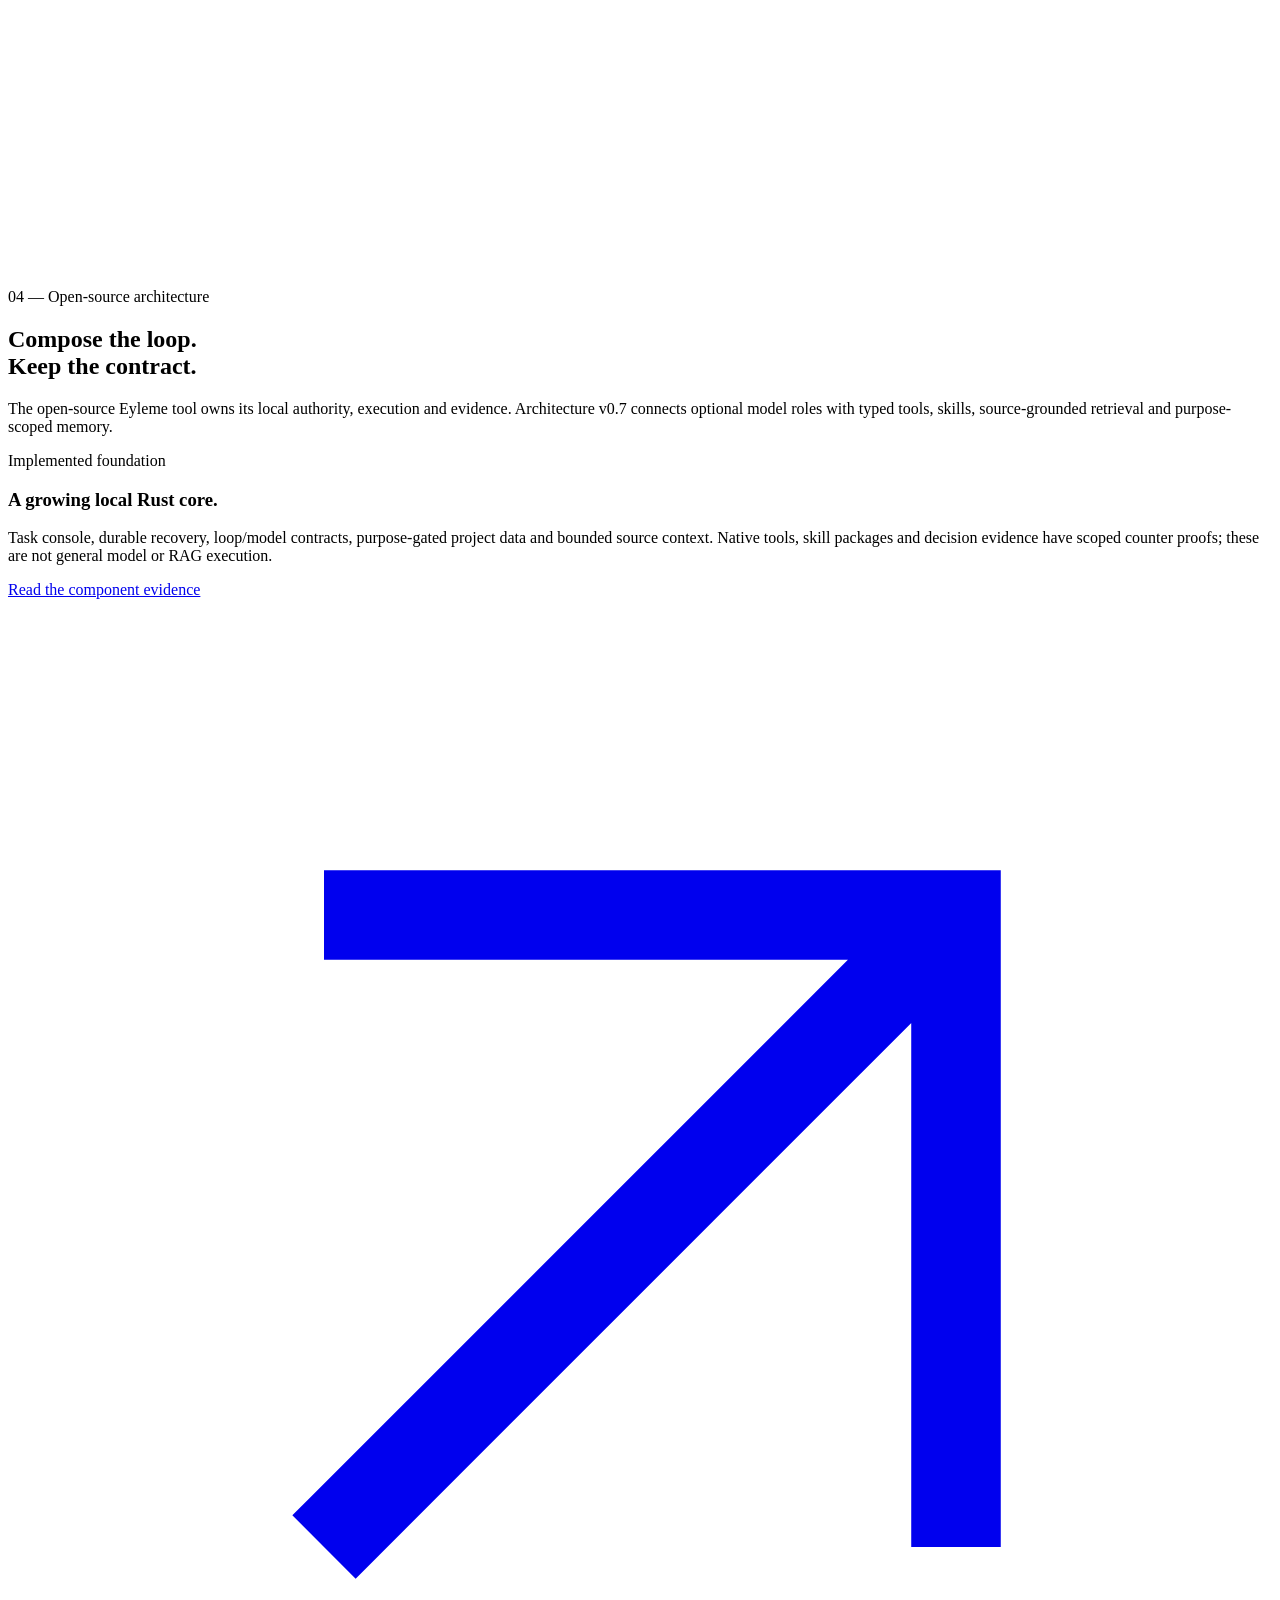
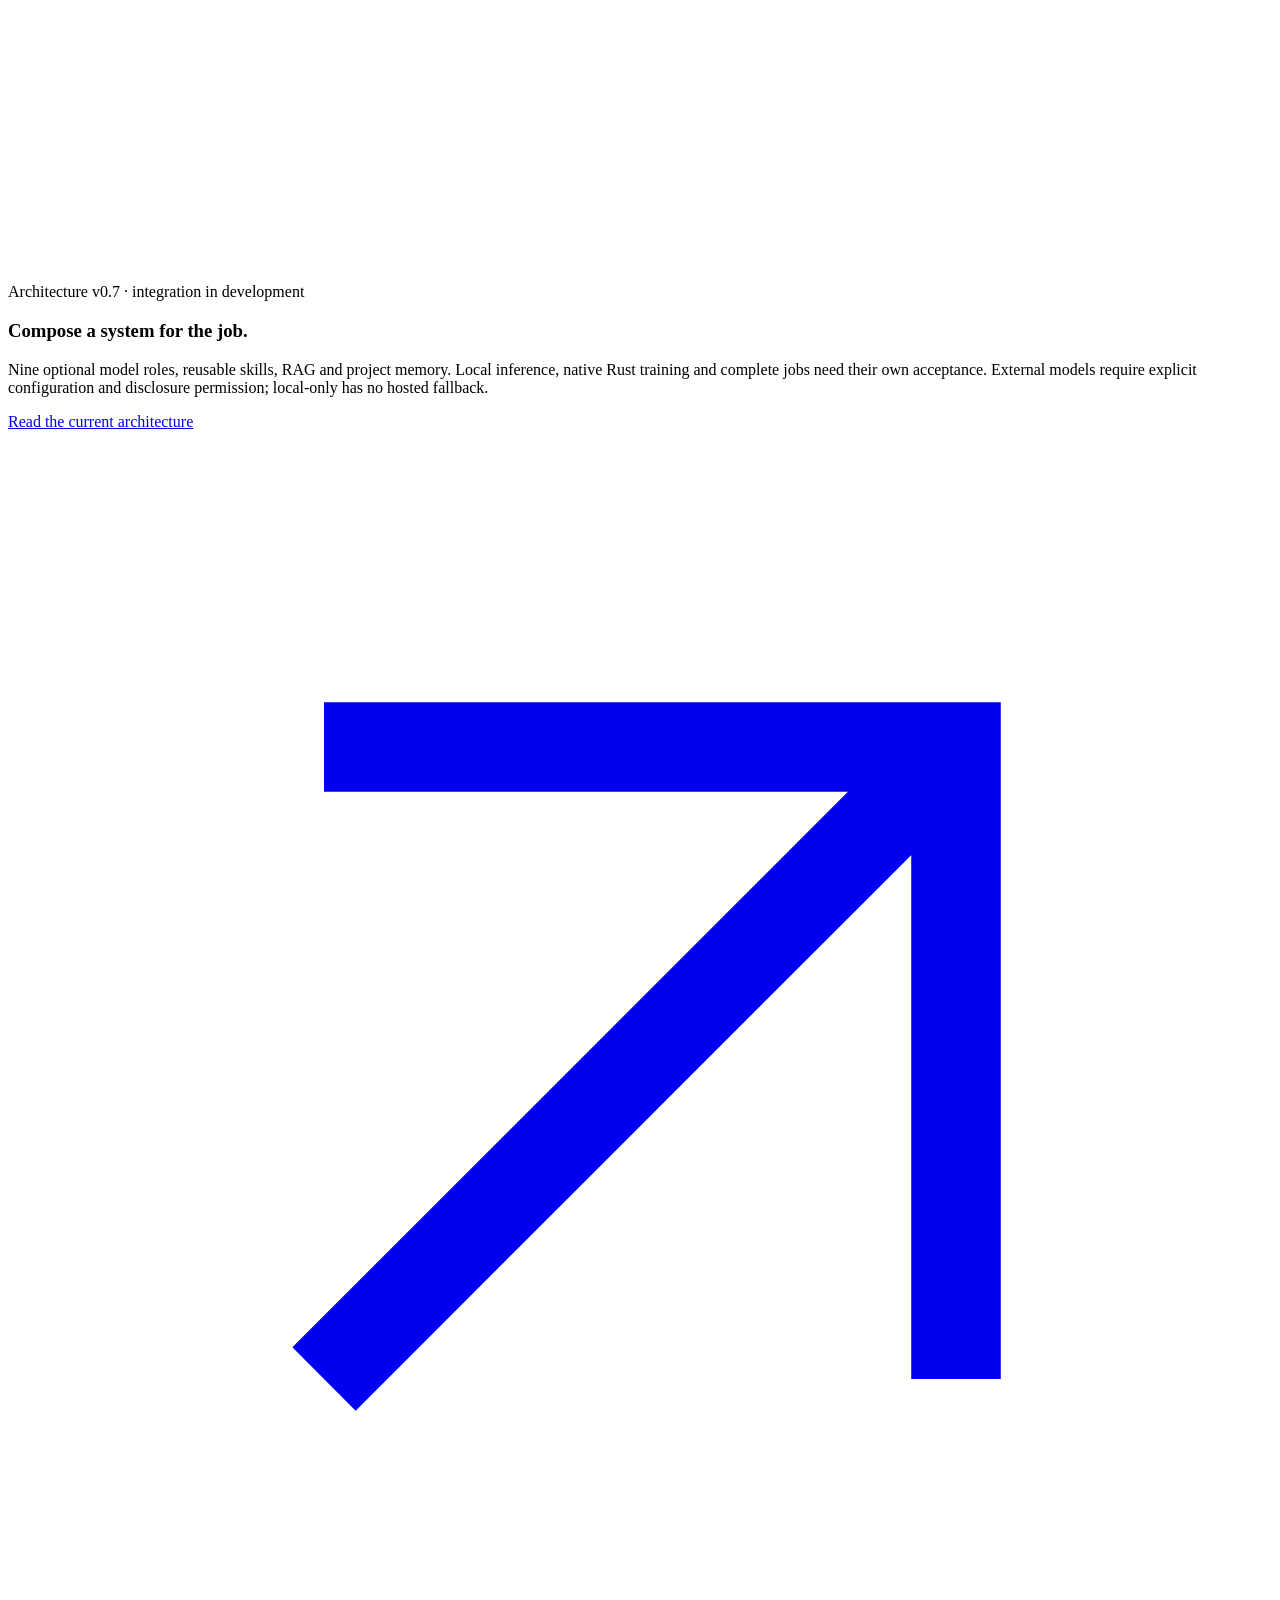
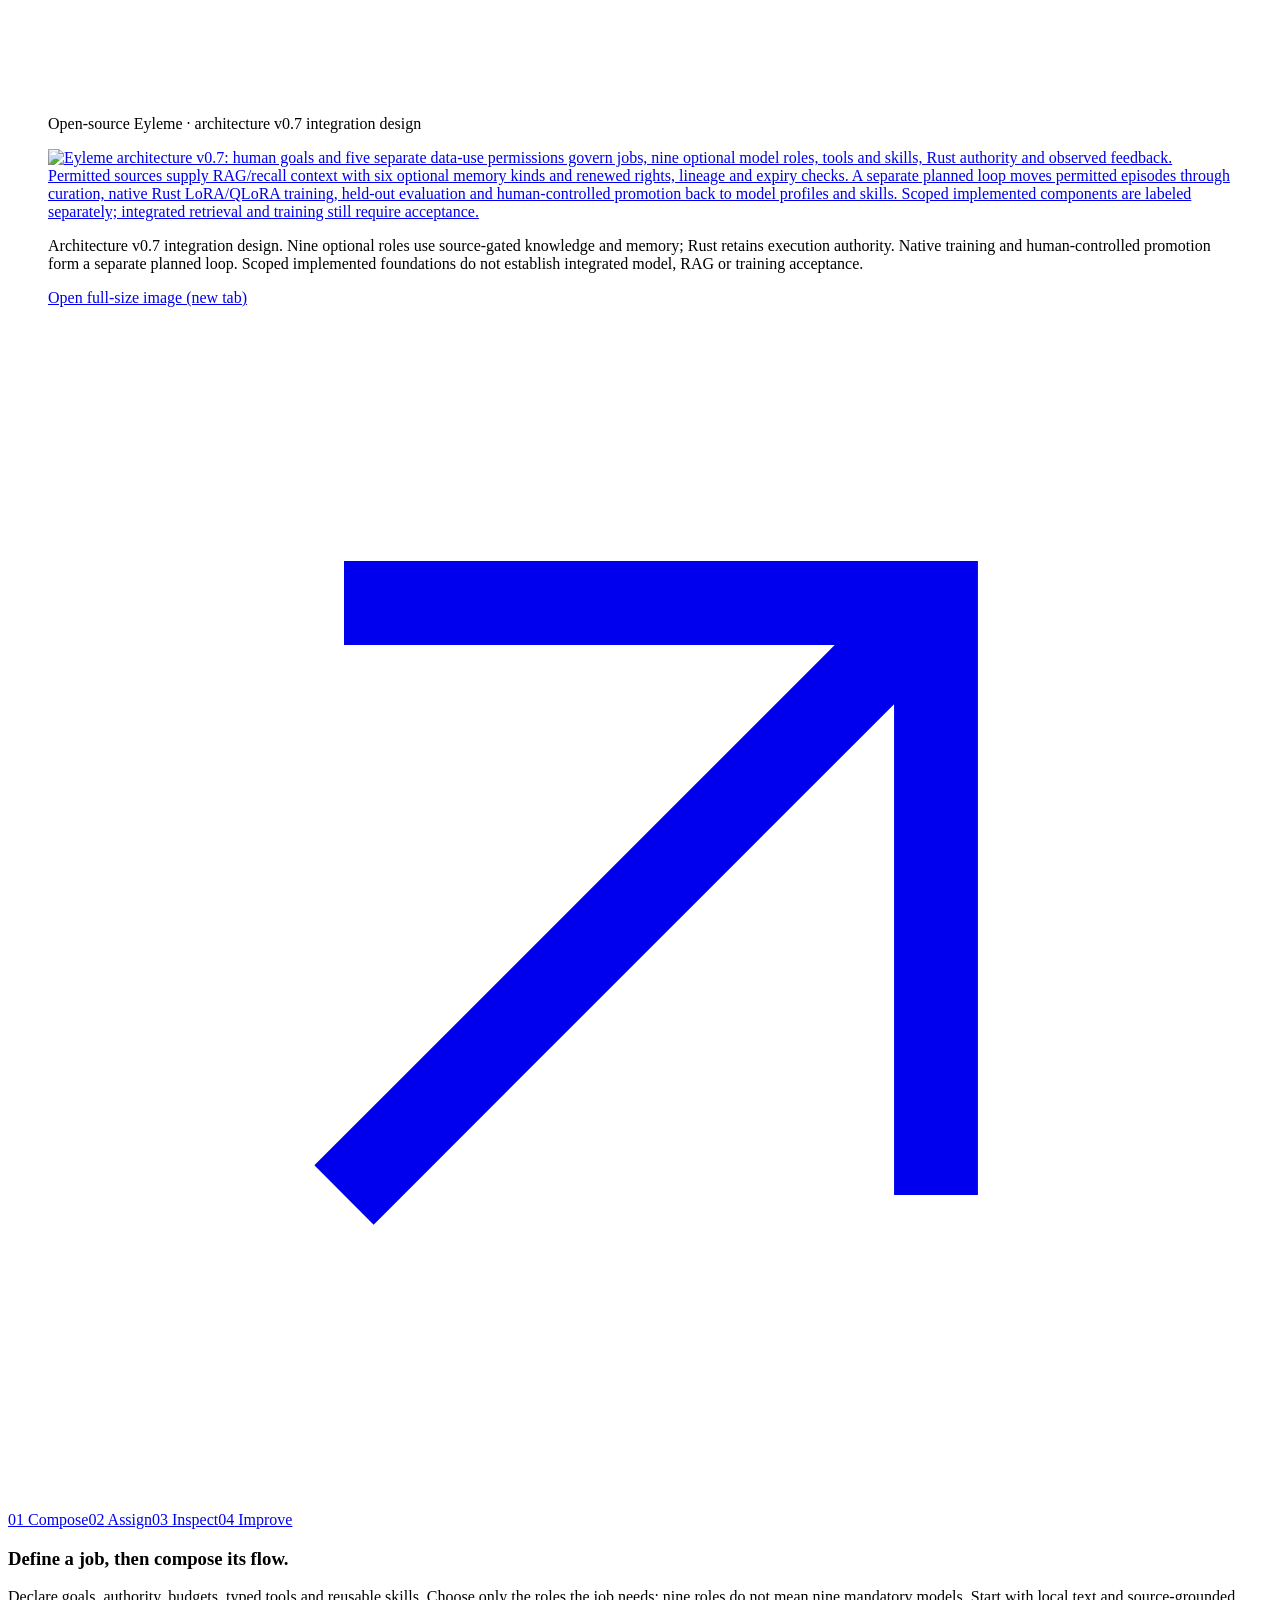
==== commit 44a83459: "Align English action slogan with Turkish" ====
--- a/public/index.html
+++ b/public/index.html
@@ -42,7 +42,7 @@
   </div></header>
   <main id="main" tabindex="-1">
     <section class="hero shell" aria-labelledby="hero-title">
-      <div class="hero-copy"><p class="scope-label development-status">In development · Built with the community</p><h1 id="hero-title">From intent<br>to action.<br><span>Together.</span></h1>
+      <div class="hero-copy"><p class="scope-label development-status">In development · Built with the community</p><h1 id="hero-title">Don’t stop.<br>Take<br><span>action.</span></h1>
         <p class="hero-intro">Eyleme aims to grow into an open-source AI ecosystem shaped by its community. Its local task tool is the starting point; Derleme brings field data into the picture, and Onama addresses security, authority and responsibility.</p>
         <div class="hero-actions"><a class="button" href="https://github.com/eyleme-dev/eyleme/blob/main/README.md">Get started<svg class="arrow" viewBox="0 0 24 24" fill="none" stroke="currentColor" stroke-width="1.7" aria-hidden="true"><path d="M6 18 18 6M6 6h12v12"/></svg></a><a class="text-link" href="https://github.com/eyleme-dev/eyleme">View the source<svg class="arrow" viewBox="0 0 24 24" fill="none" stroke="currentColor" stroke-width="1.7" aria-hidden="true"><path d="M6 18 18 6M6 6h12v12"/></svg></a></div>
         <p class="project-status">In development. The local task foundation exists; the wider ecosystem and commercial services are still being built. First-party core code and docs: Apache-2.0.</p>
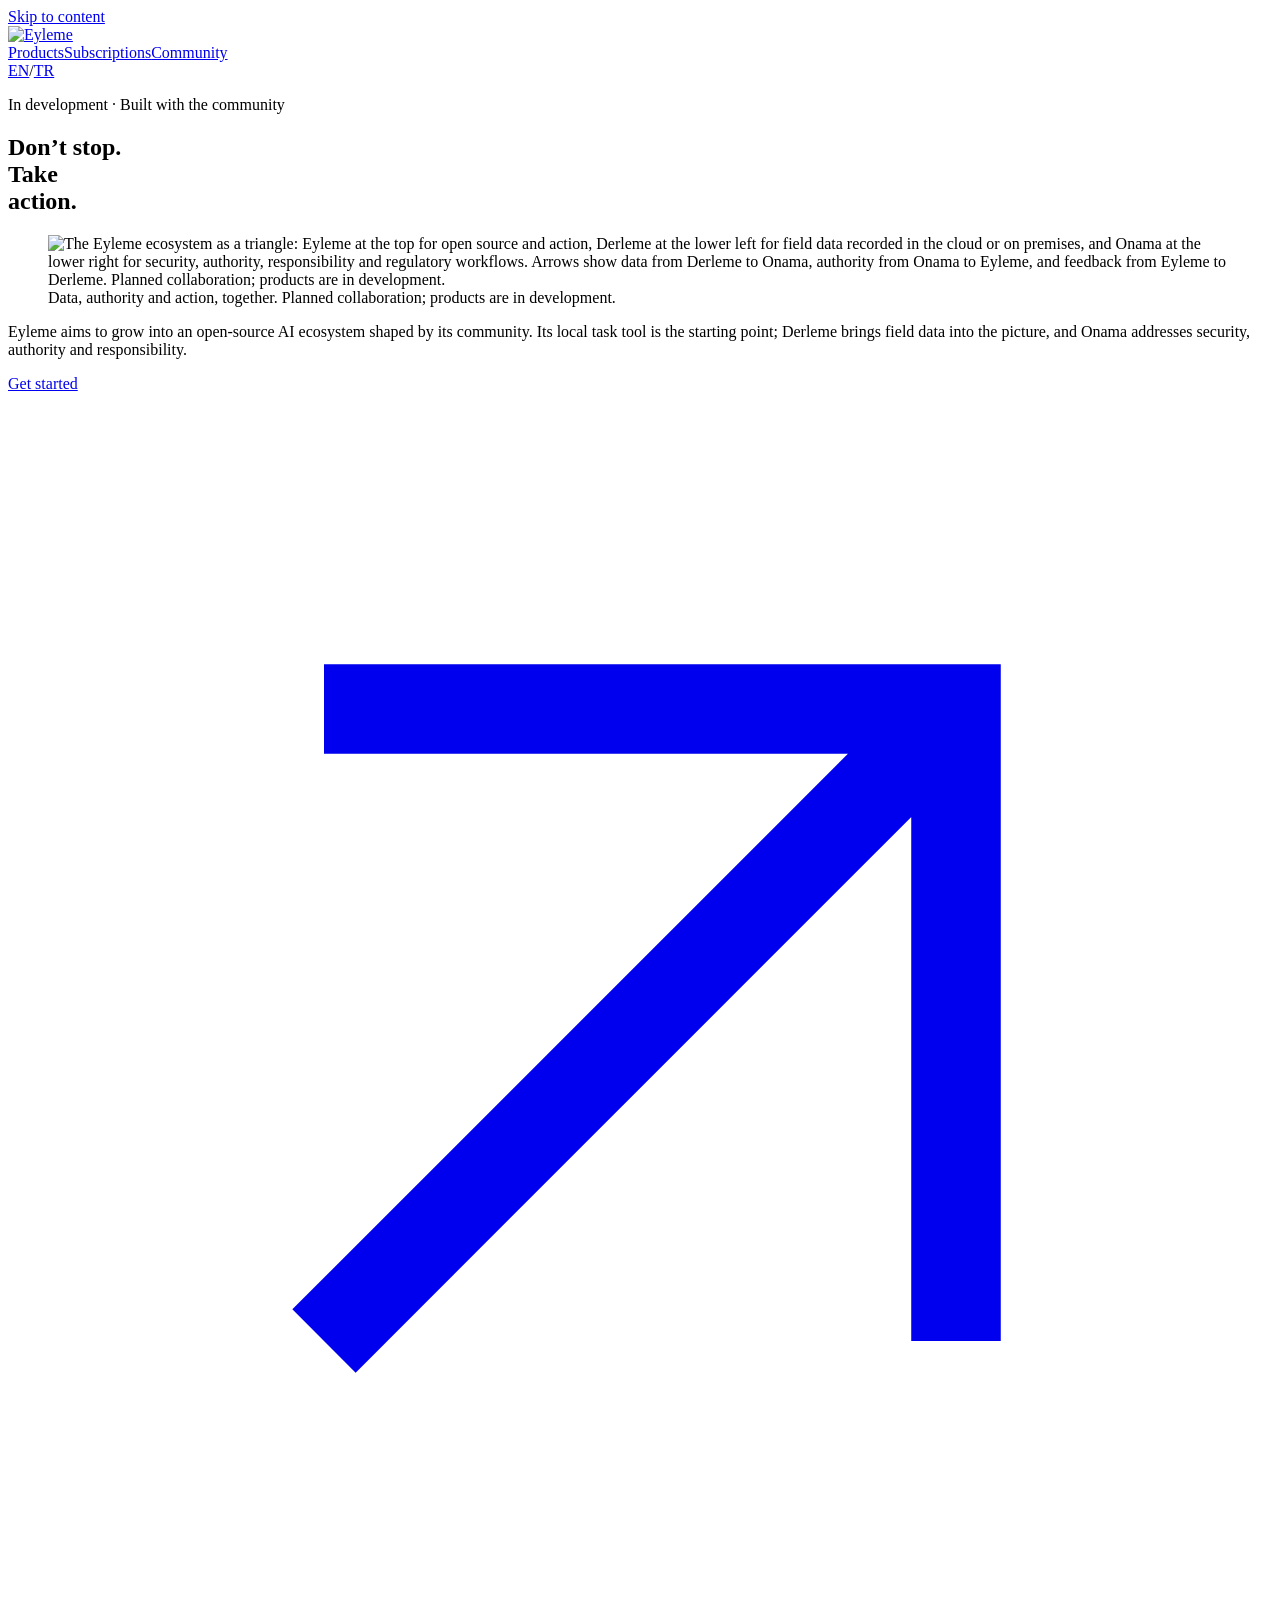
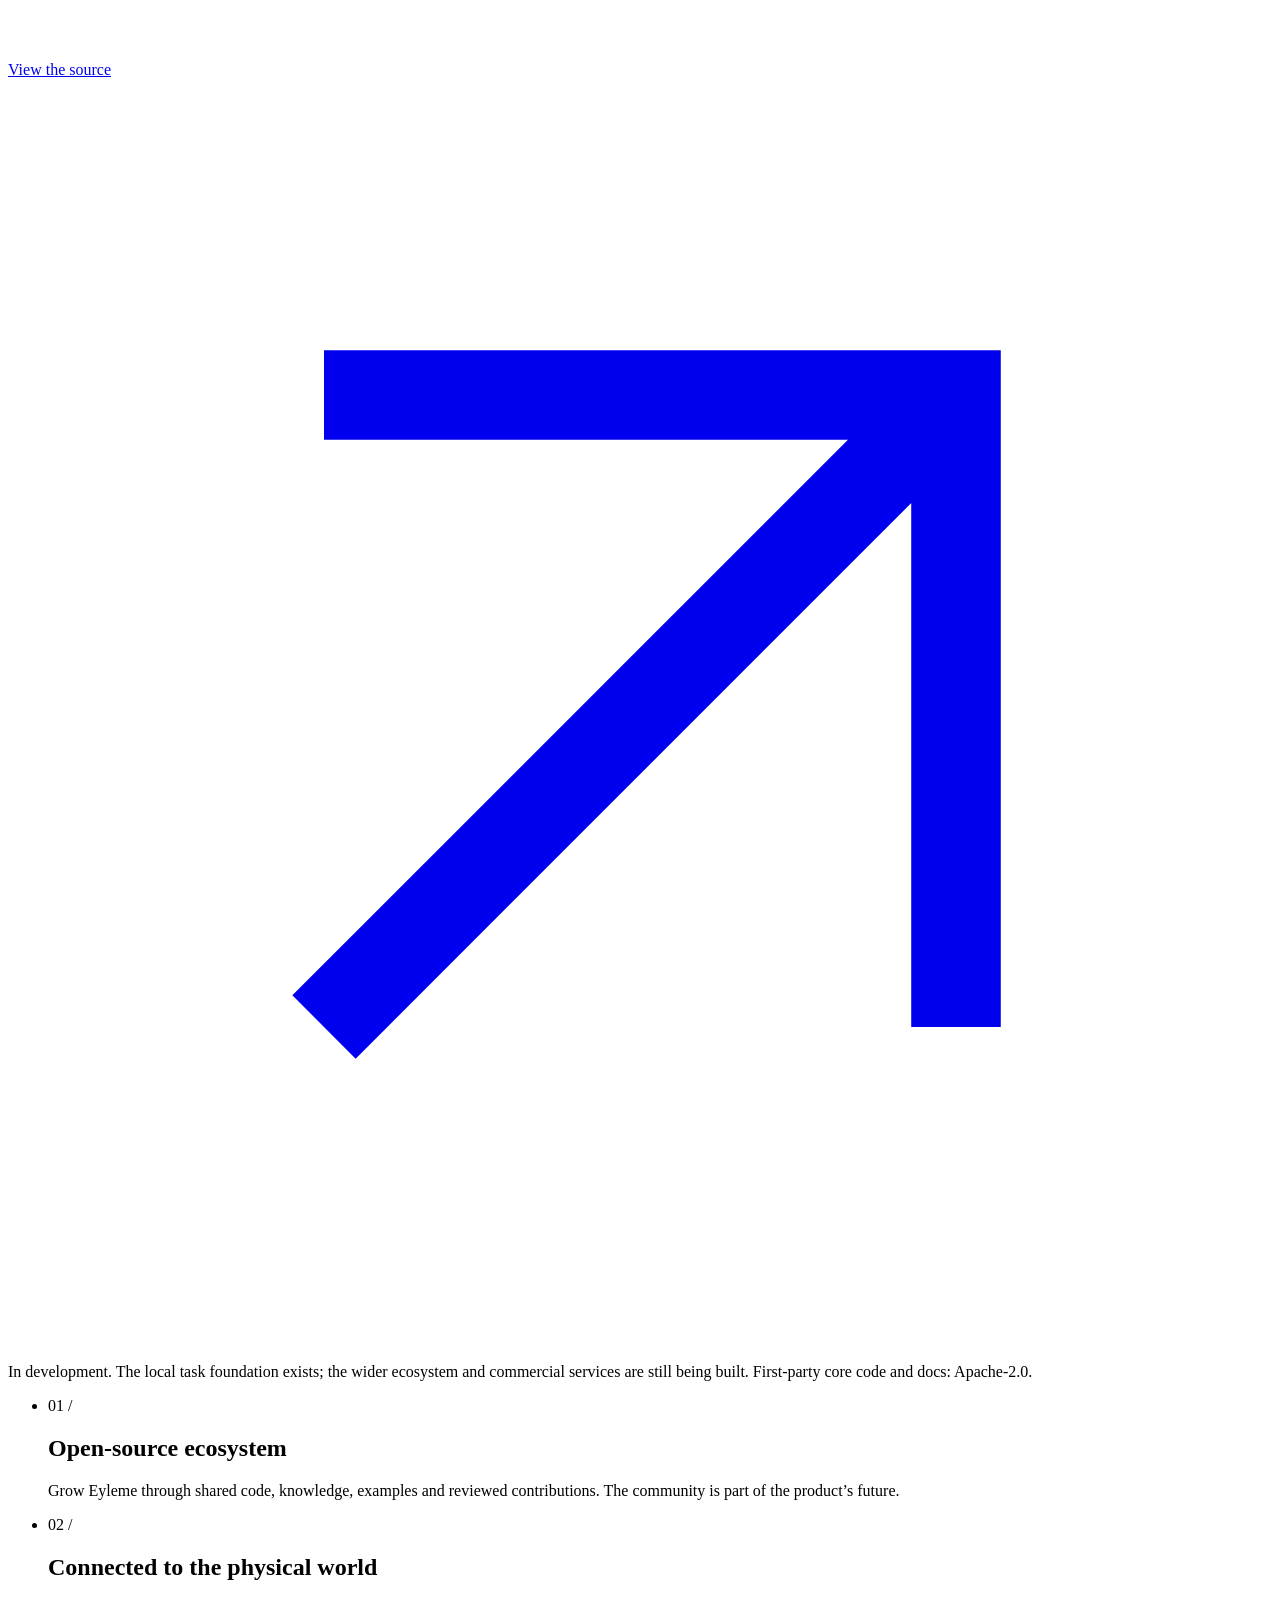
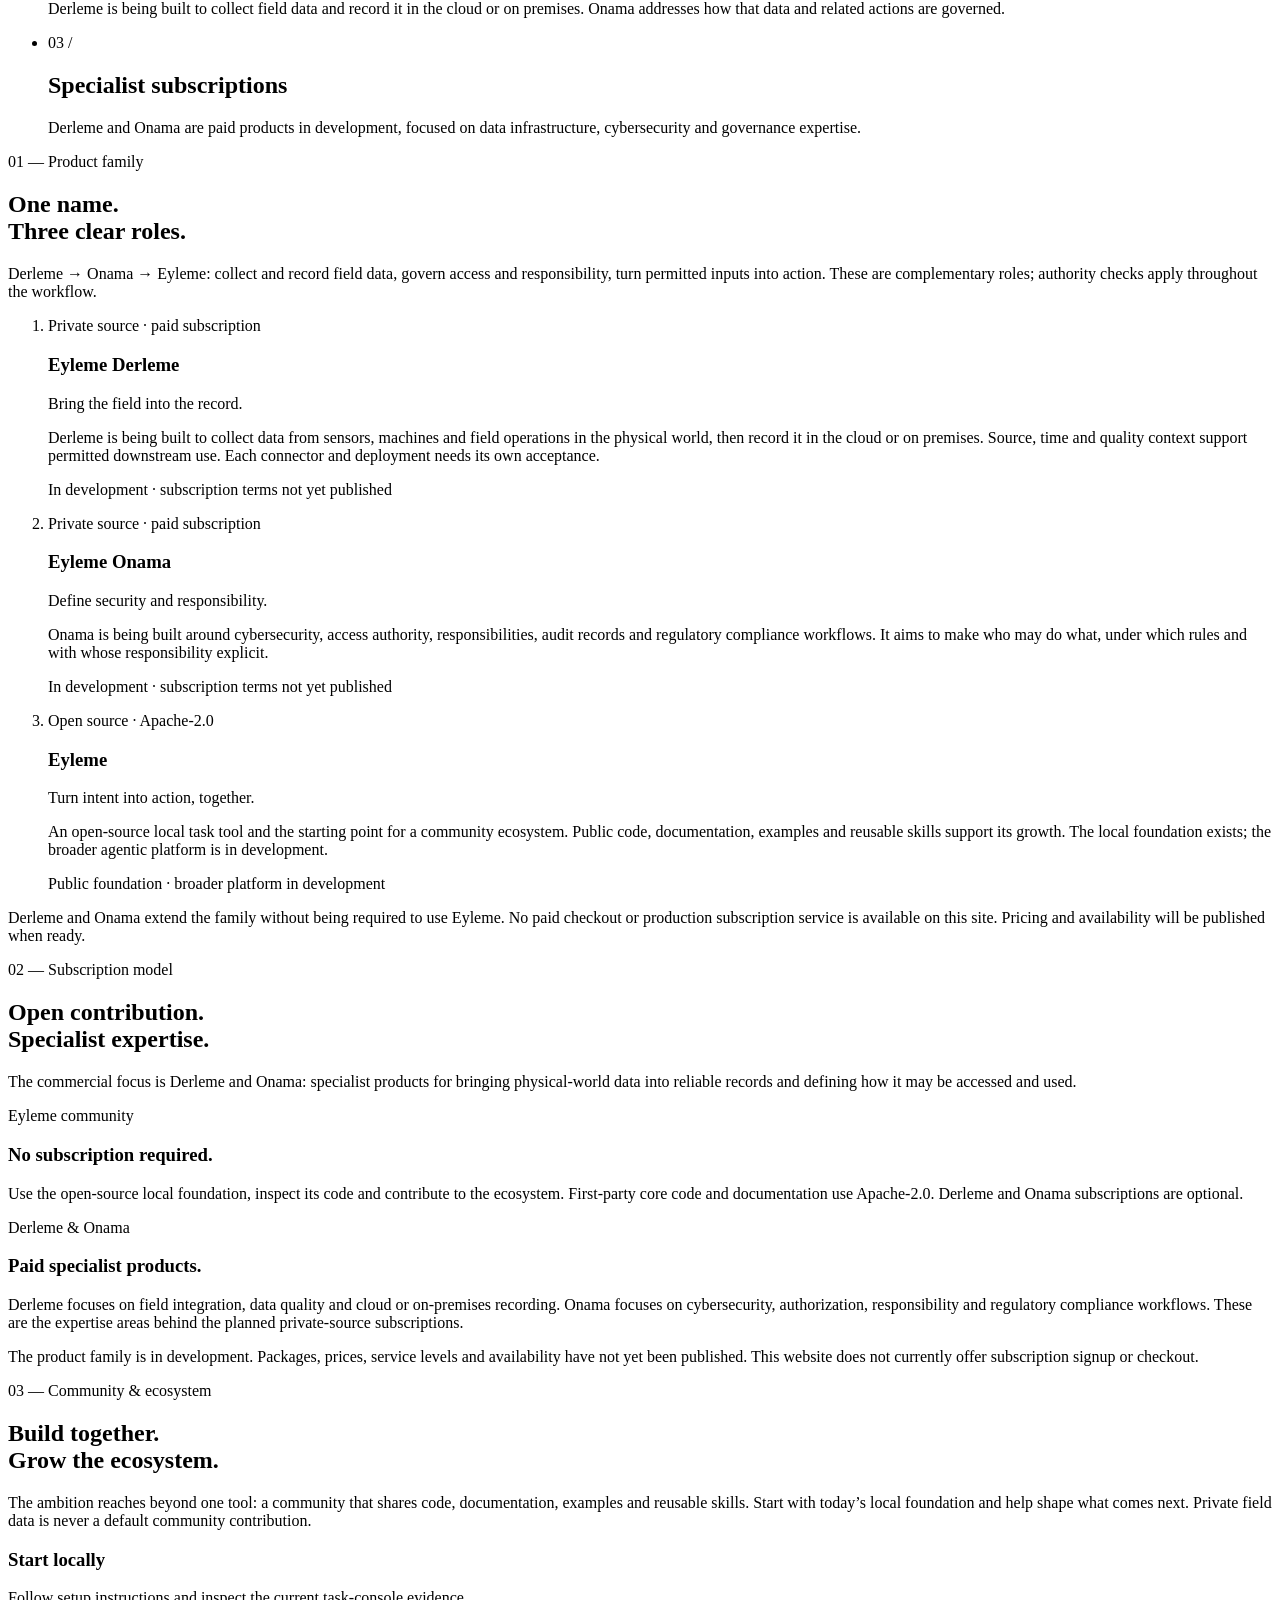
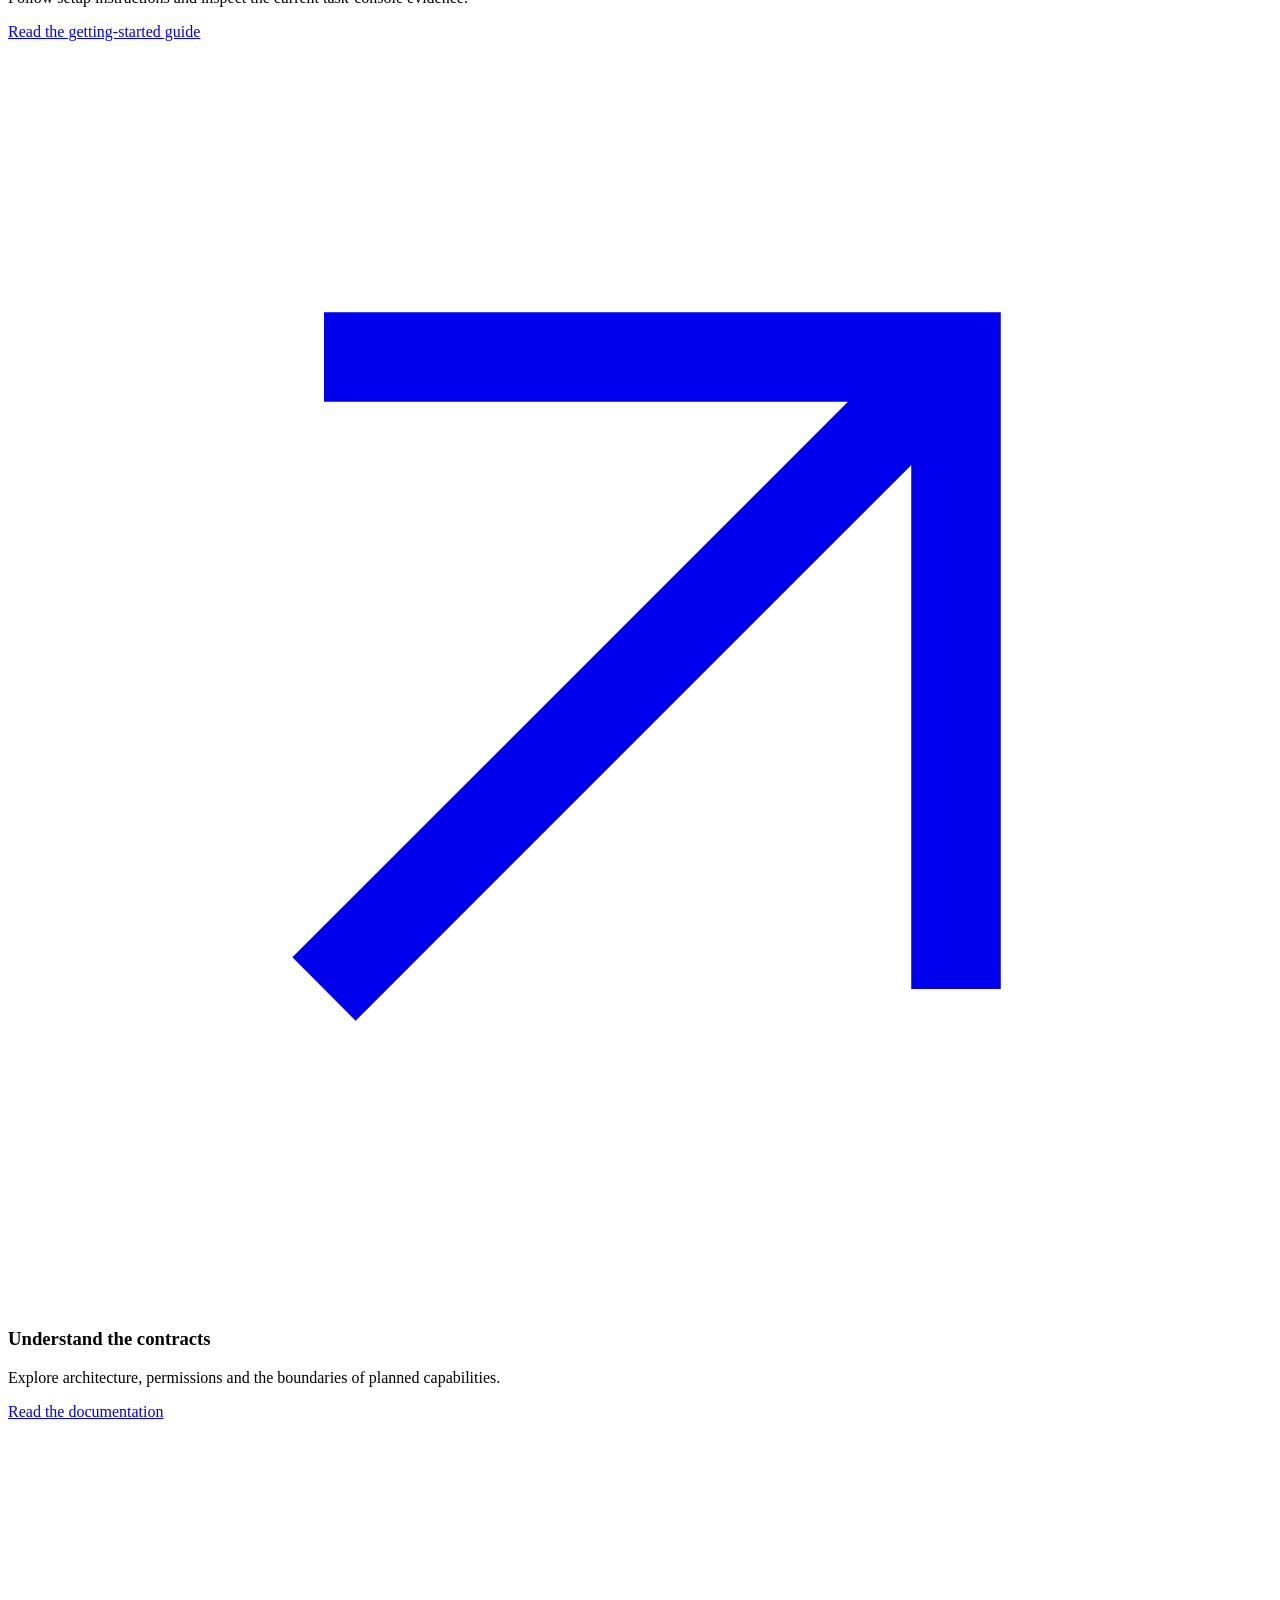
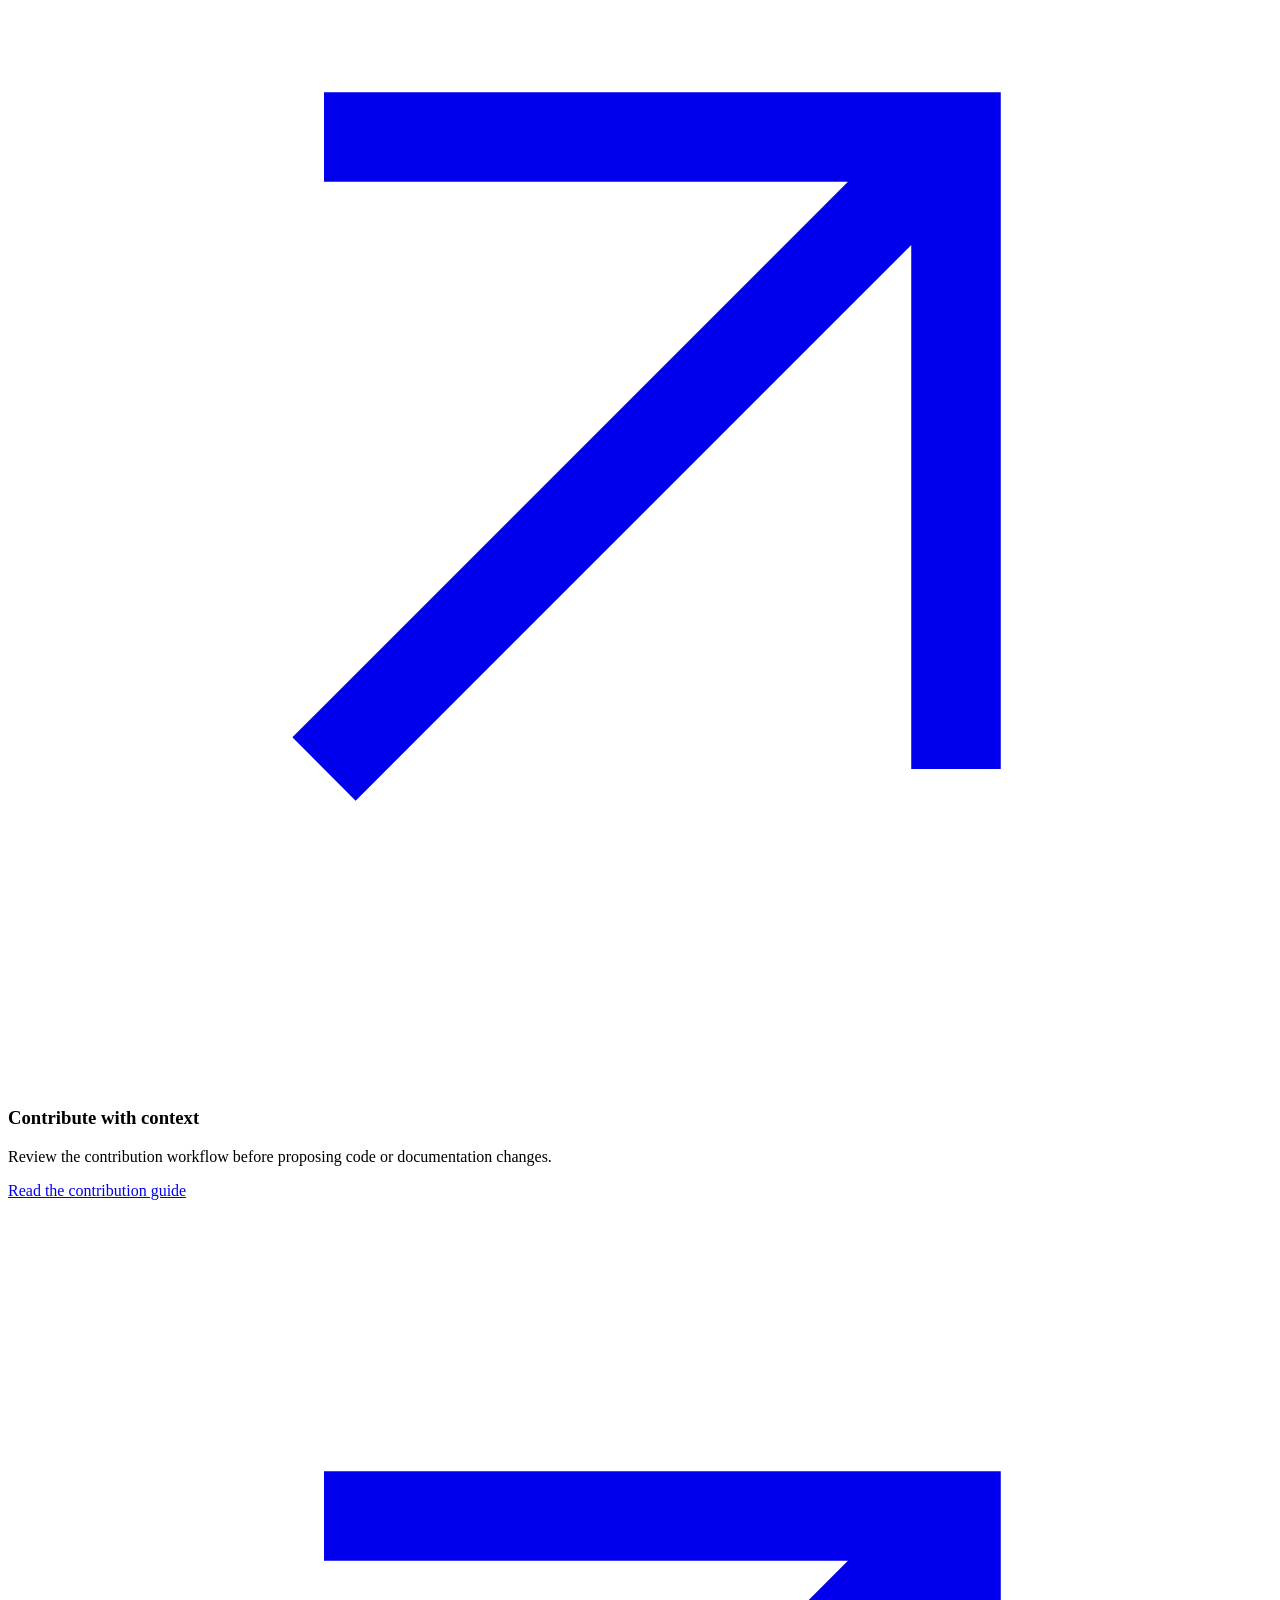
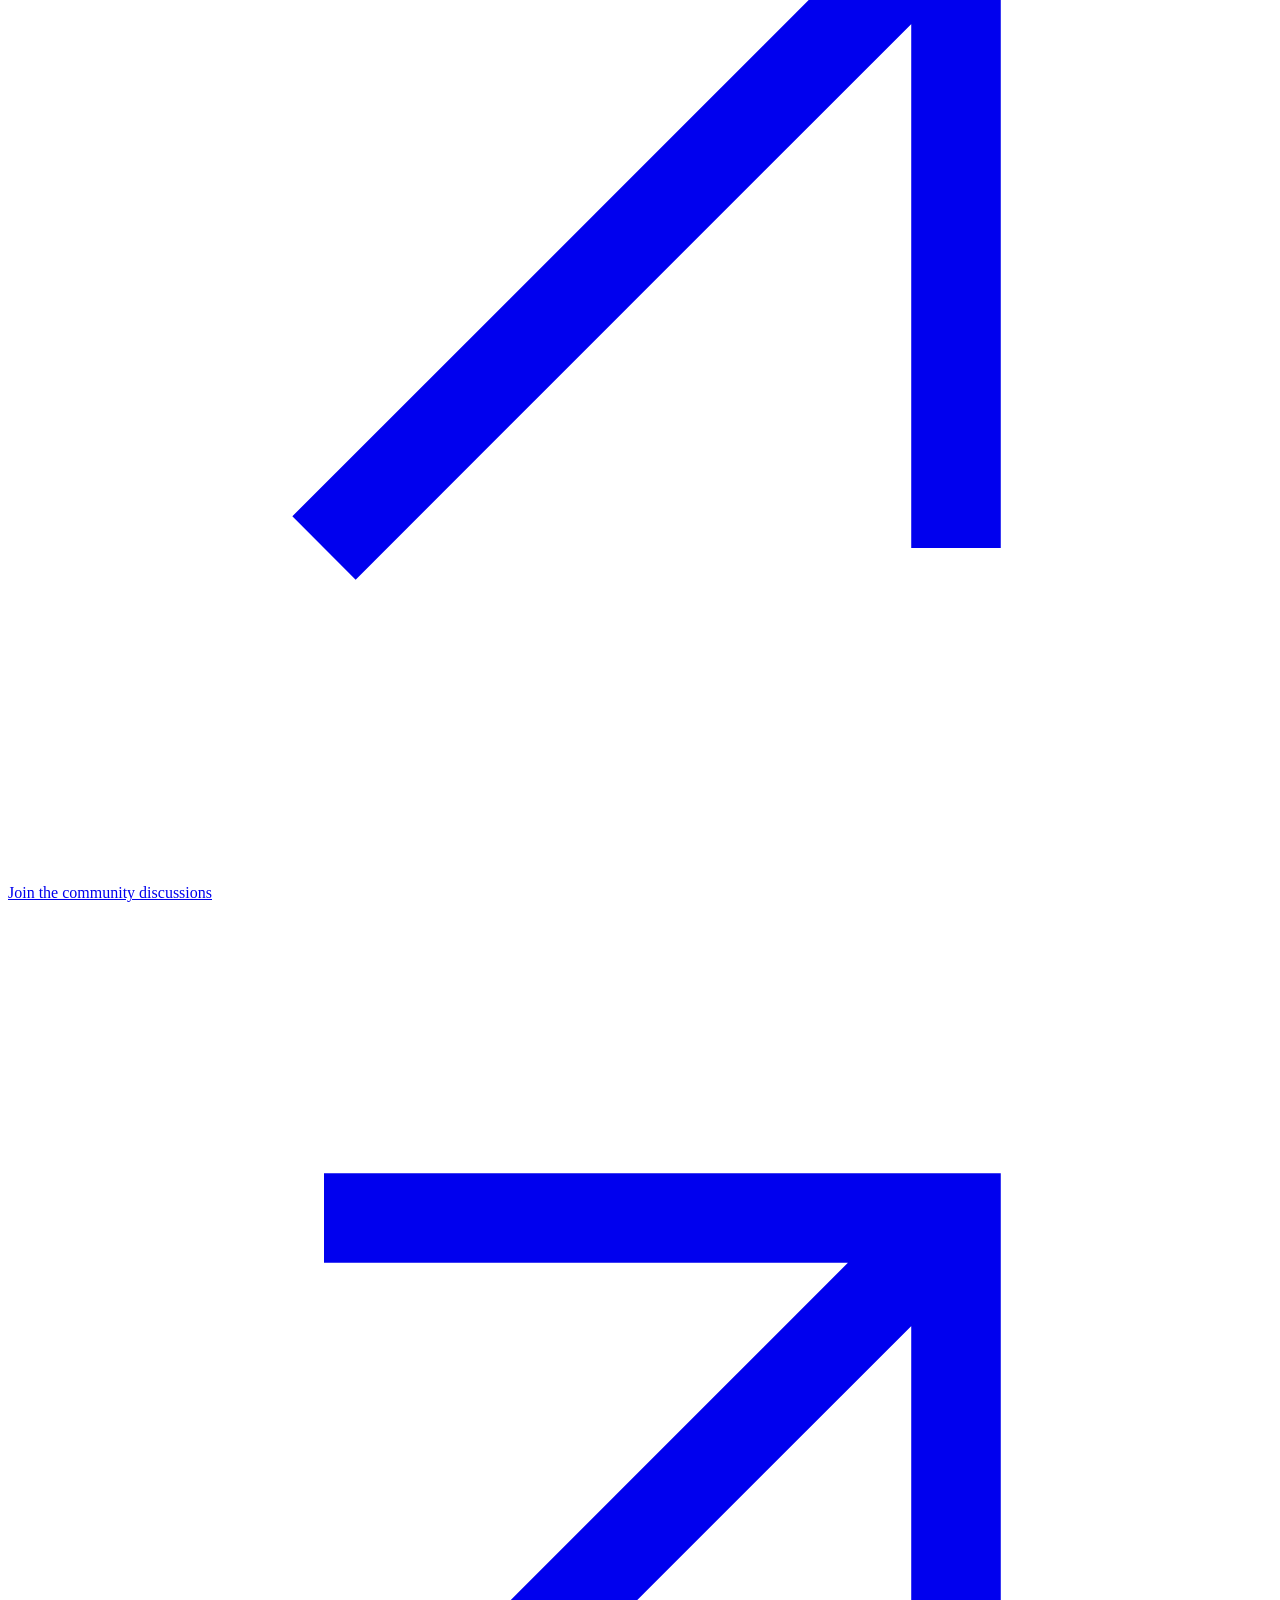
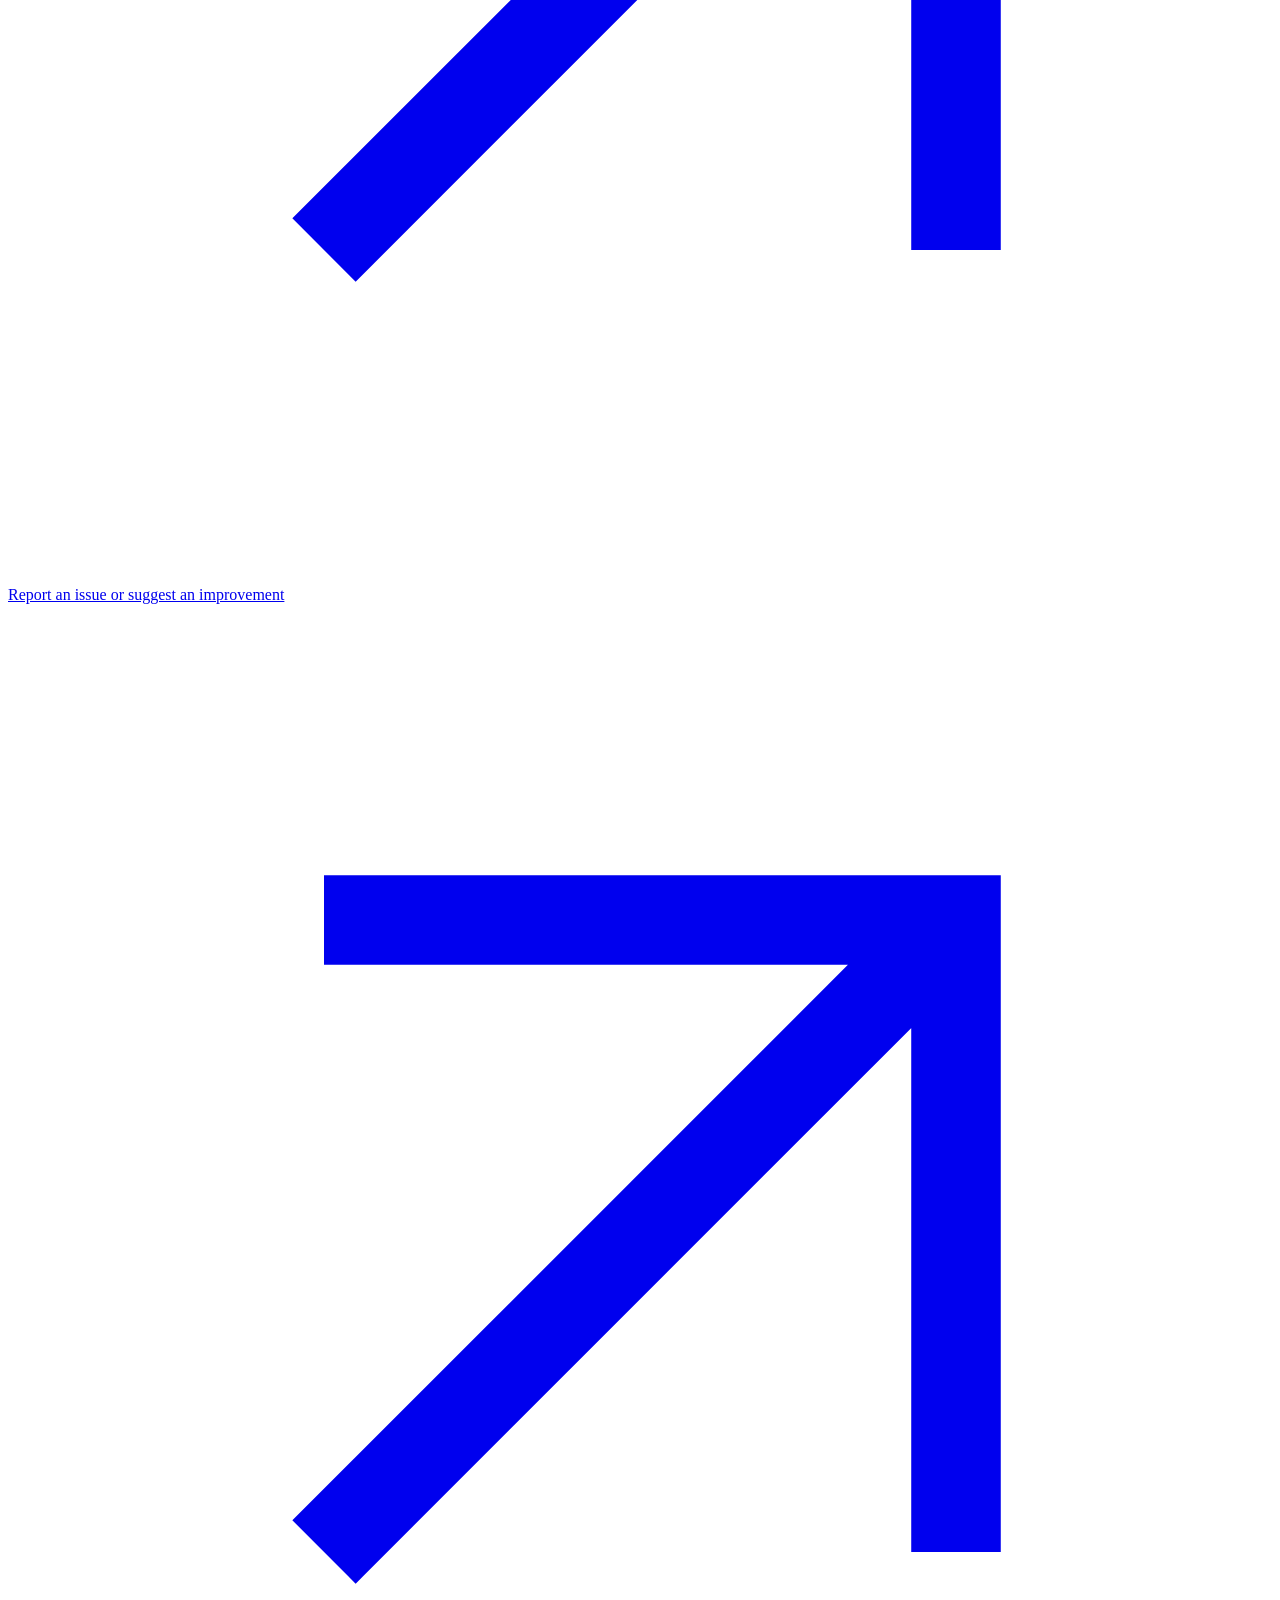
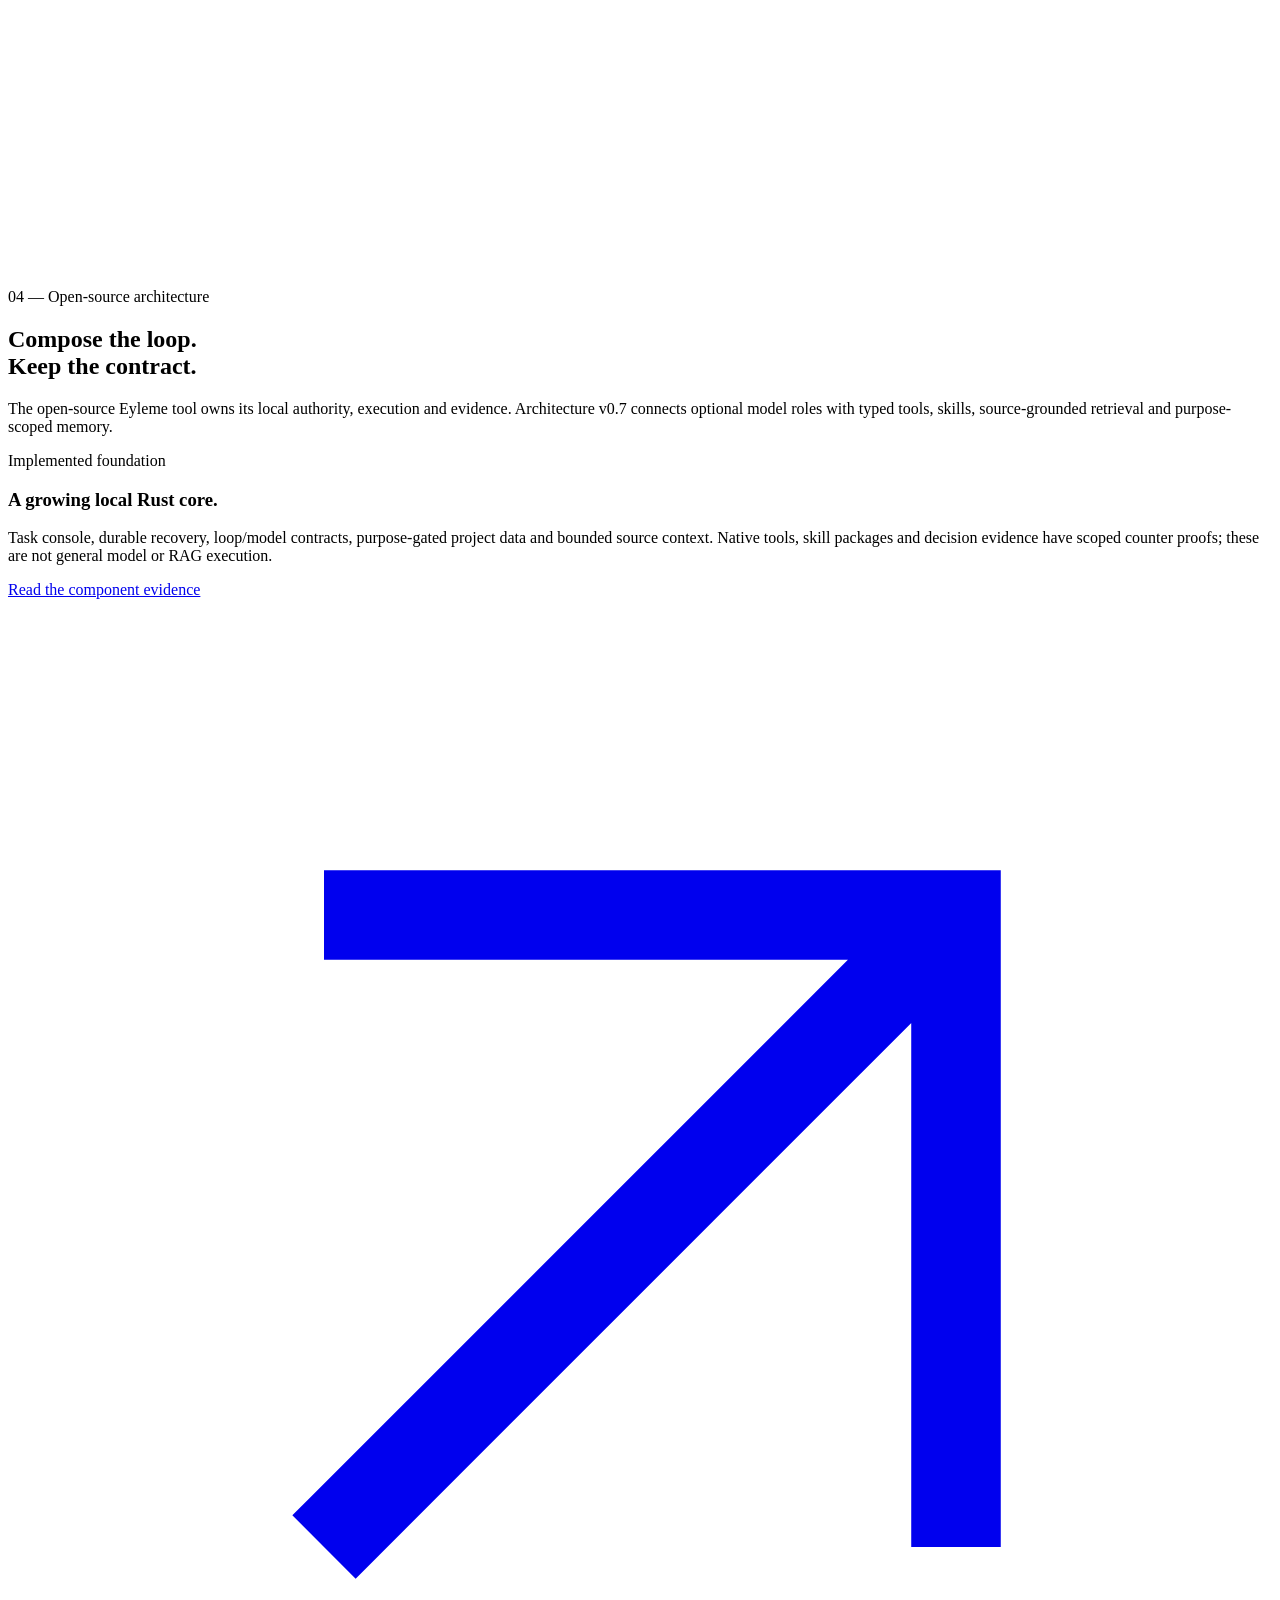
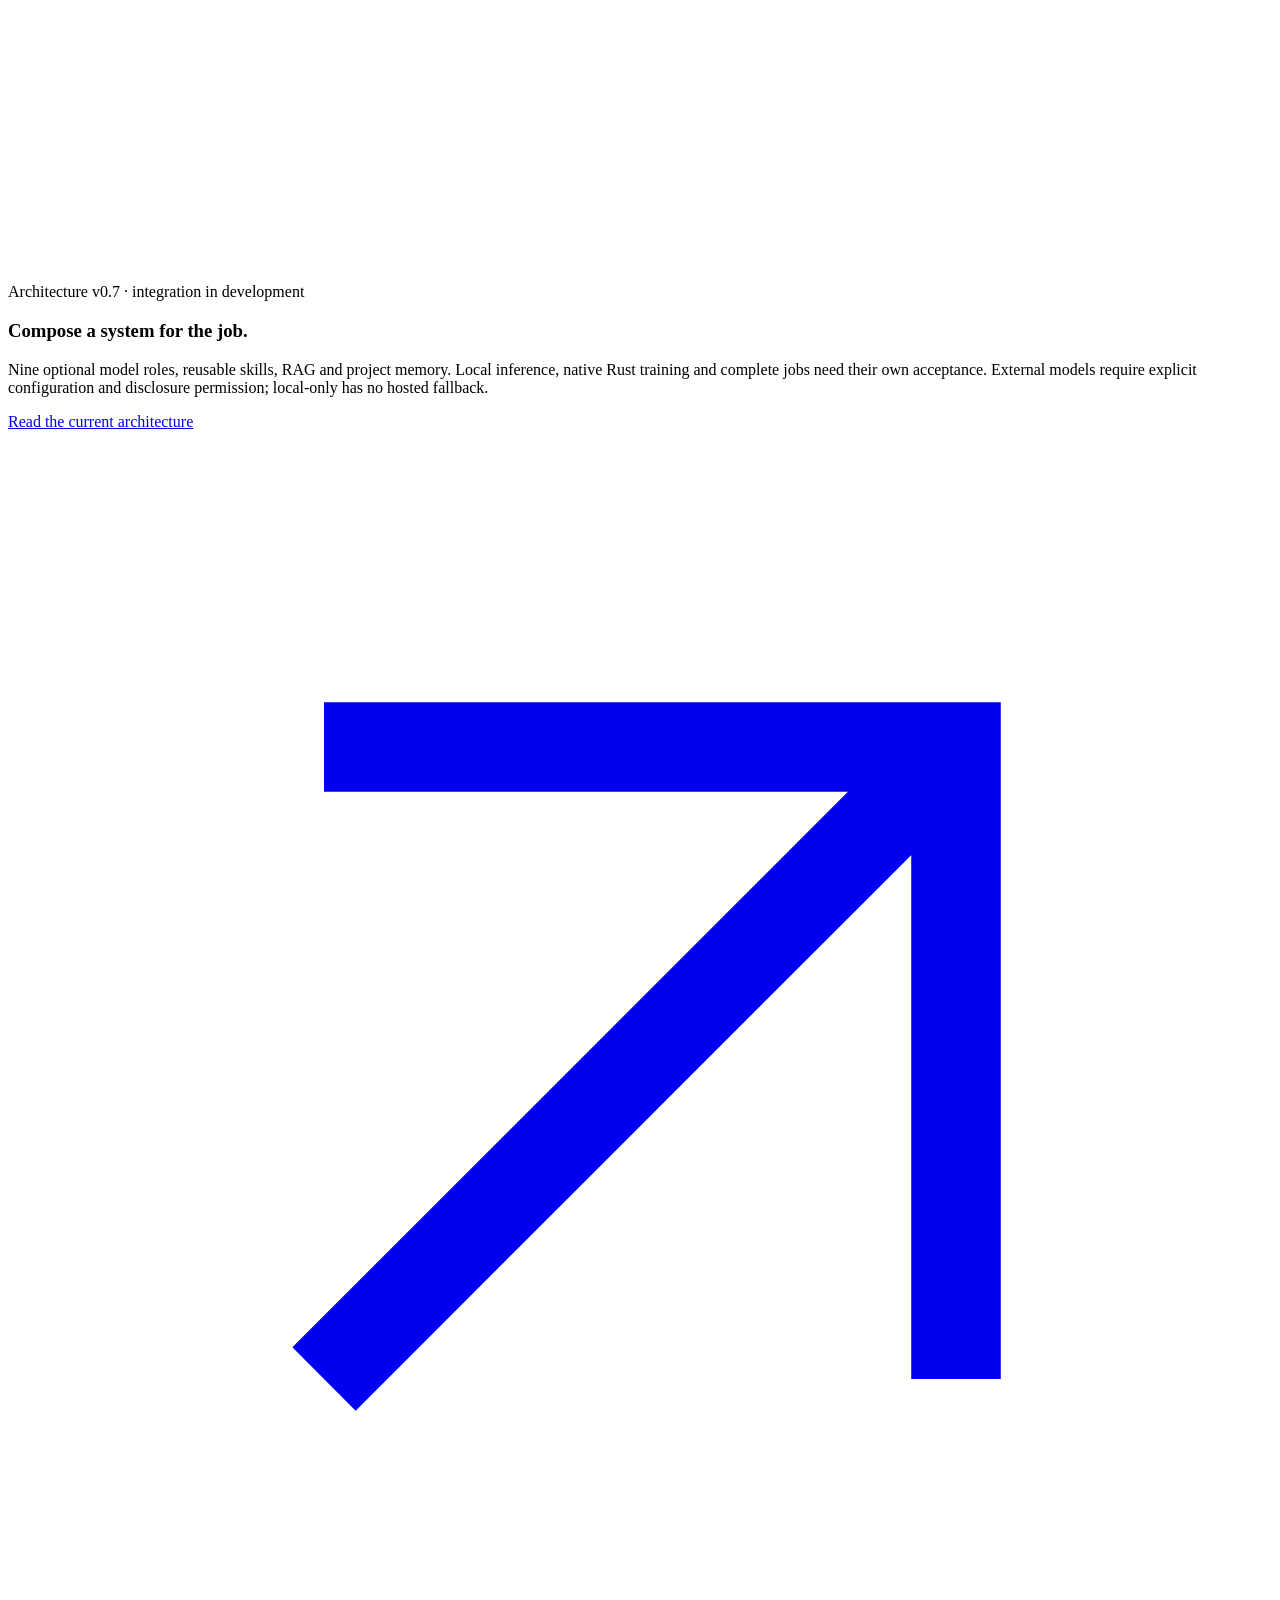
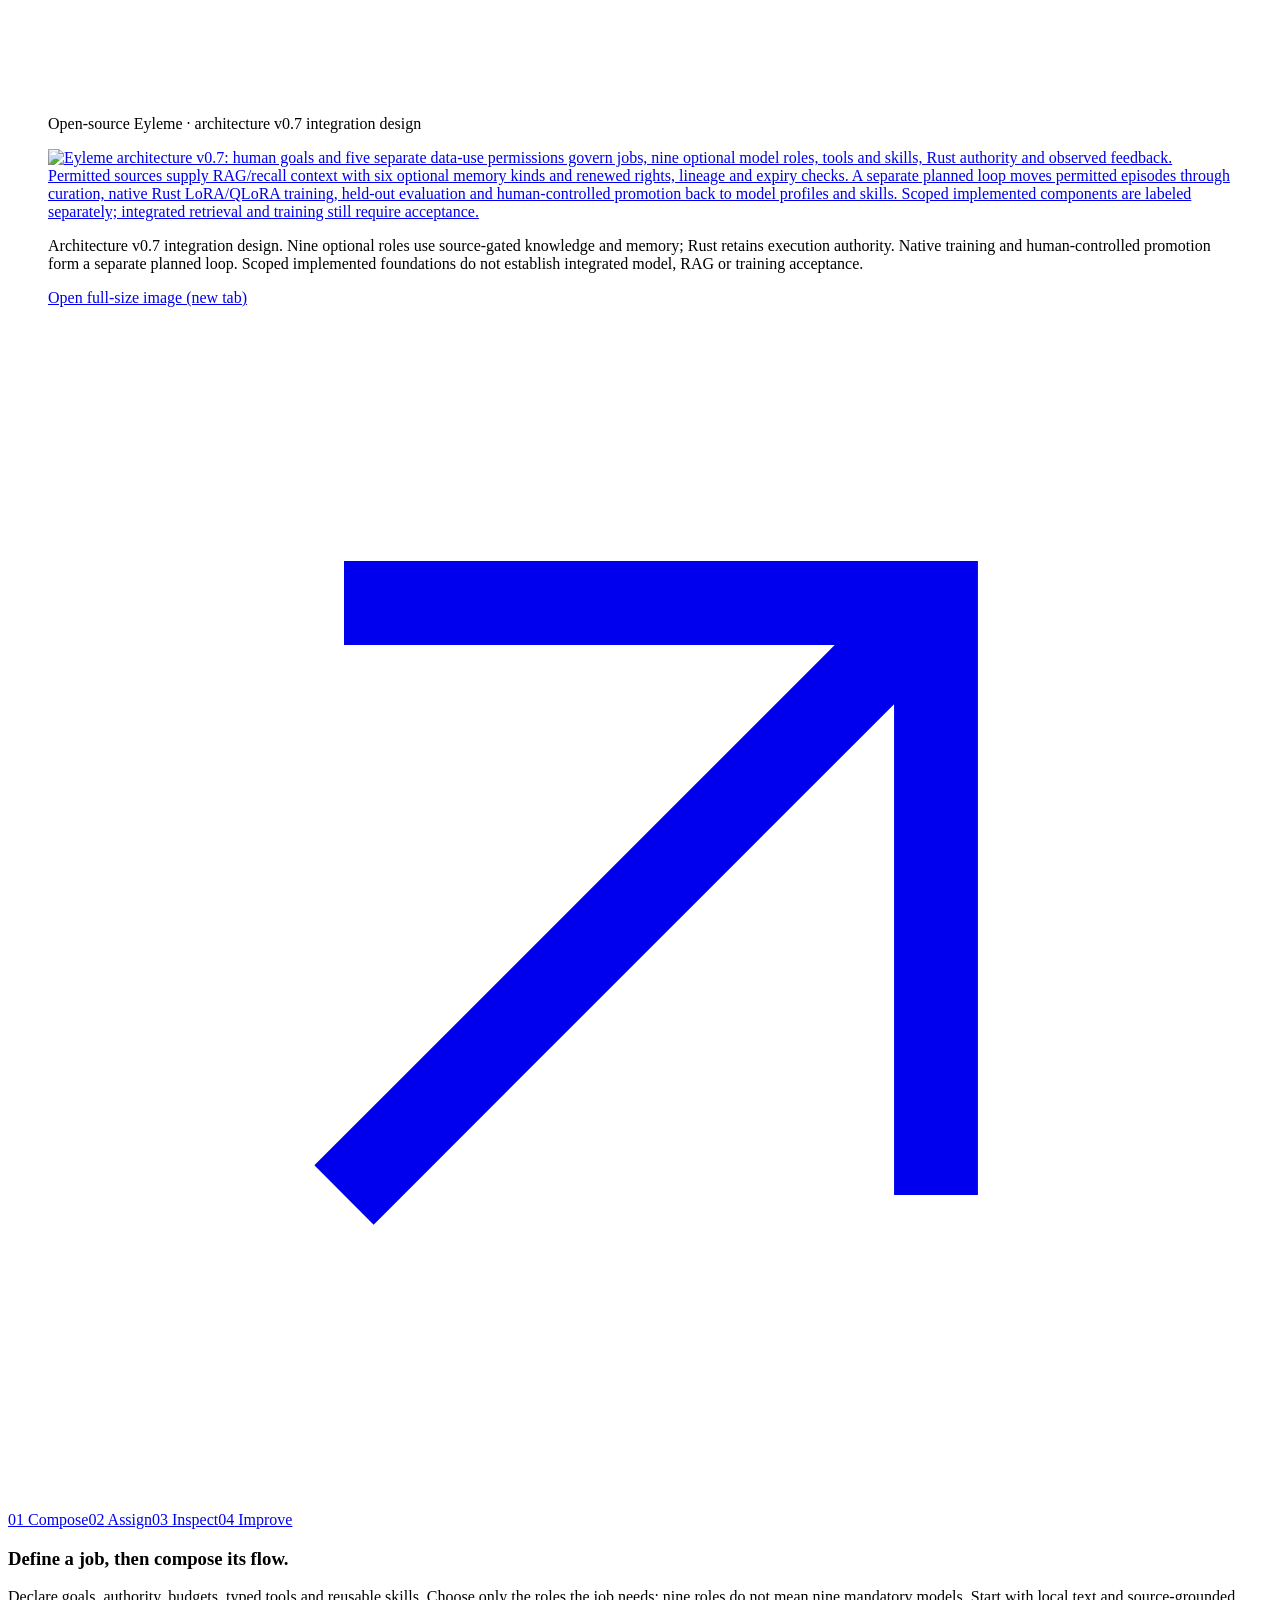
==== commit eb676855: "Bring mobile ecosystem triangle directly below the slogan" ====
--- a/public/index.html
+++ b/public/index.html
@@ -42,12 +42,13 @@
   </div></header>
   <main id="main" tabindex="-1">
     <section class="hero shell" aria-labelledby="hero-title">
-      <div class="hero-copy"><p class="scope-label development-status">In development · Built with the community</p><h1 id="hero-title">Don’t stop.<br>Take<br><span>action.</span></h1>
+      <div class="hero-heading"><p class="scope-label development-status">In development · Built with the community</p><h1 id="hero-title">Don’t stop.<br>Take<br><span>action.</span></h1></div>
+      <figure class="hero-art"><img src="/assets/eyleme-ecosystem-en.svg" width="640" height="600" alt="The Eyleme ecosystem as a triangle: Eyleme at the top for open source and action, Derleme at the lower left for field data recorded in the cloud or on premises, and Onama at the lower right for security, authority, responsibility and regulatory workflows. Arrows show data from Derleme to Onama, authority from Onama to Eyleme, and feedback from Eyleme to Derleme. Planned collaboration; products are in development." fetchpriority="high" decoding="async"><figcaption>Data, authority and action, together. Planned collaboration; products are in development.</figcaption></figure>
+      <div class="hero-copy">
         <p class="hero-intro">Eyleme aims to grow into an open-source AI ecosystem shaped by its community. Its local task tool is the starting point; Derleme brings field data into the picture, and Onama addresses security, authority and responsibility.</p>
         <div class="hero-actions"><a class="button" href="https://github.com/eyleme-dev/eyleme/blob/main/README.md">Get started<svg class="arrow" viewBox="0 0 24 24" fill="none" stroke="currentColor" stroke-width="1.7" aria-hidden="true"><path d="M6 18 18 6M6 6h12v12"/></svg></a><a class="text-link" href="https://github.com/eyleme-dev/eyleme">View the source<svg class="arrow" viewBox="0 0 24 24" fill="none" stroke="currentColor" stroke-width="1.7" aria-hidden="true"><path d="M6 18 18 6M6 6h12v12"/></svg></a></div>
         <p class="project-status">In development. The local task foundation exists; the wider ecosystem and commercial services are still being built. First-party core code and docs: Apache-2.0.</p>
       </div>
-      <figure class="hero-art"><img src="/assets/eyleme-ecosystem-en.svg" width="640" height="600" alt="The Eyleme ecosystem as a triangle: Eyleme at the top for open source and action, Derleme at the lower left for field data recorded in the cloud or on premises, and Onama at the lower right for security, authority, responsibility and regulatory workflows. Arrows show data from Derleme to Onama, authority from Onama to Eyleme, and feedback from Eyleme to Derleme. Planned collaboration; products are in development." fetchpriority="high" decoding="async"><figcaption>Data, authority and action, together. Planned collaboration; products are in development.</figcaption></figure>
     </section>
     <div class="shell"><ul class="principles"><li><span class="index">01 /</span><h2>Open-source ecosystem</h2><p>Grow Eyleme through shared code, knowledge, examples and reviewed contributions. The community is part of the product’s future.</p></li><li><span class="index">02 /</span><h2>Connected to the physical world</h2><p>Derleme is being built to collect field data and record it in the cloud or on premises. Onama addresses how that data and related actions are governed.</p></li><li><span class="index">03 /</span><h2>Specialist subscriptions</h2><p>Derleme and Onama are paid products in development, focused on data infrastructure, cybersecurity and governance expertise.</p></li></ul></div>
     <section class="products section shell" id="products" aria-labelledby="products-title">
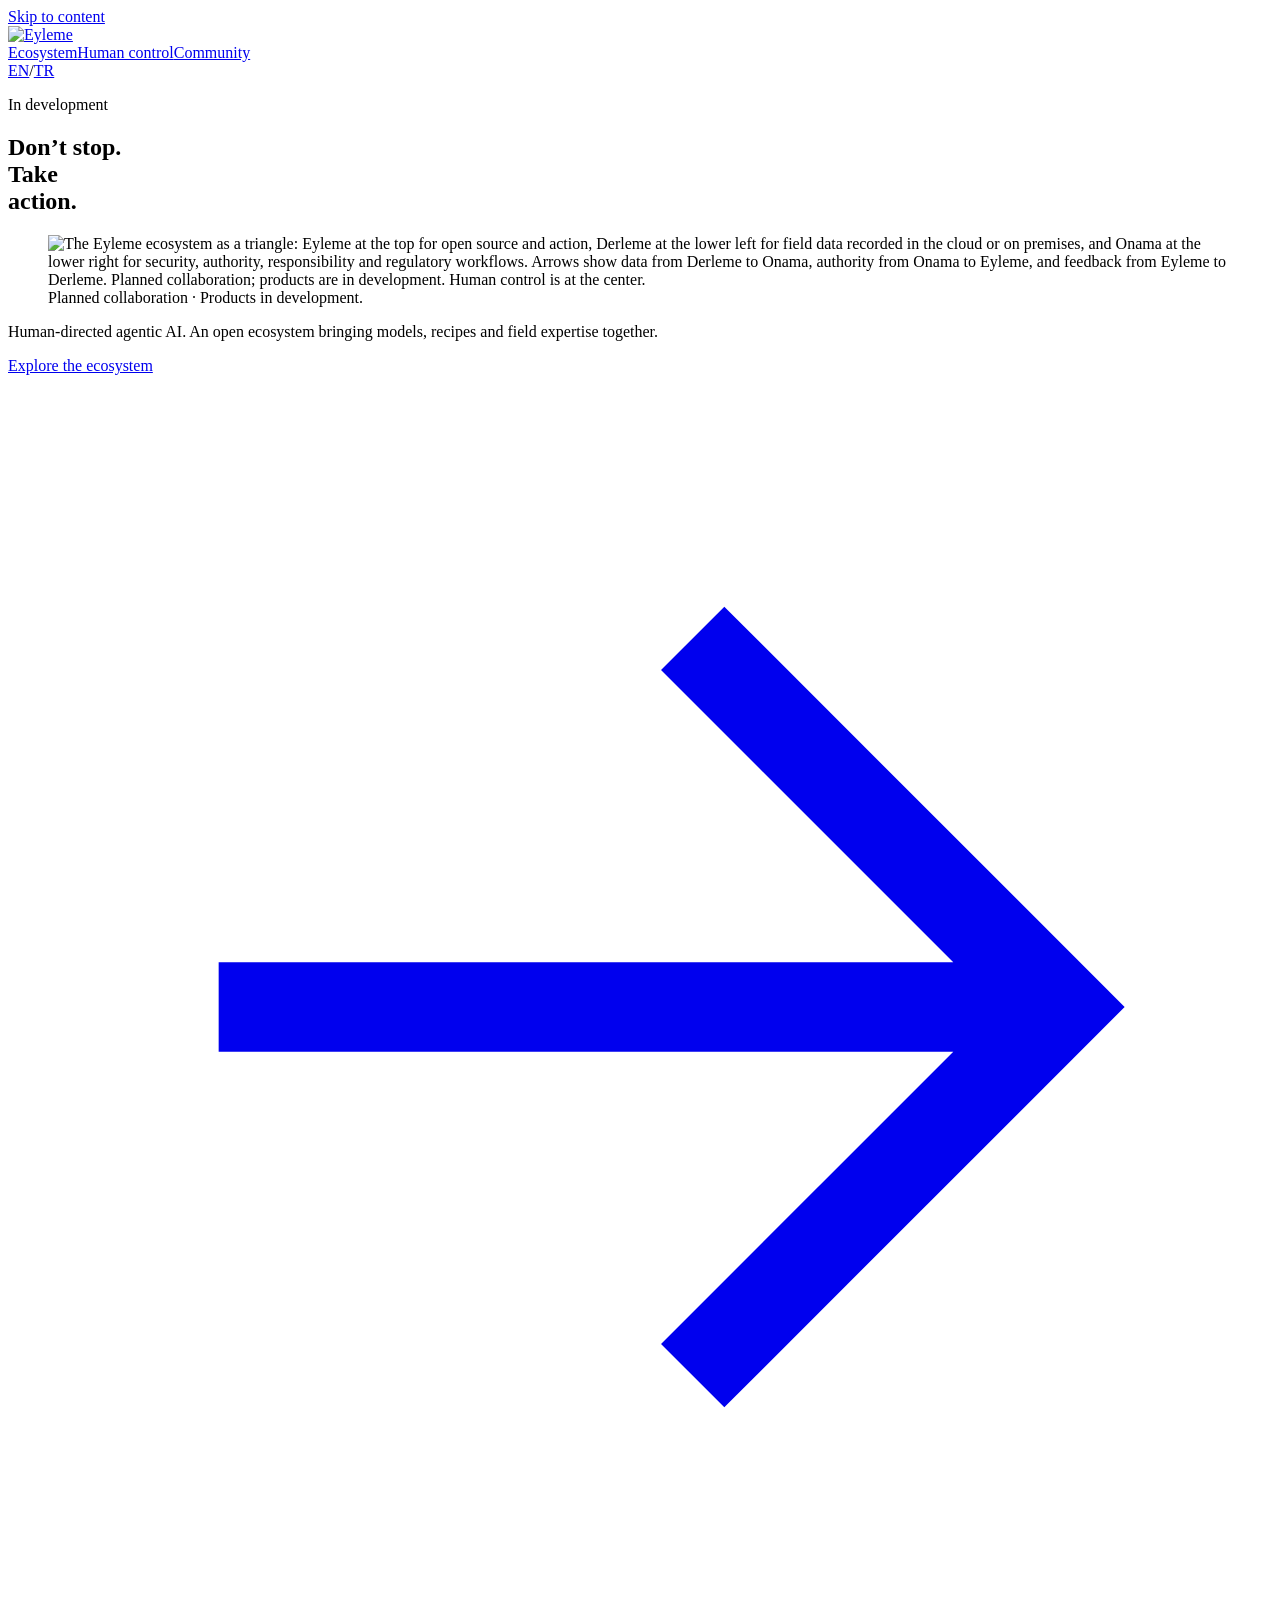
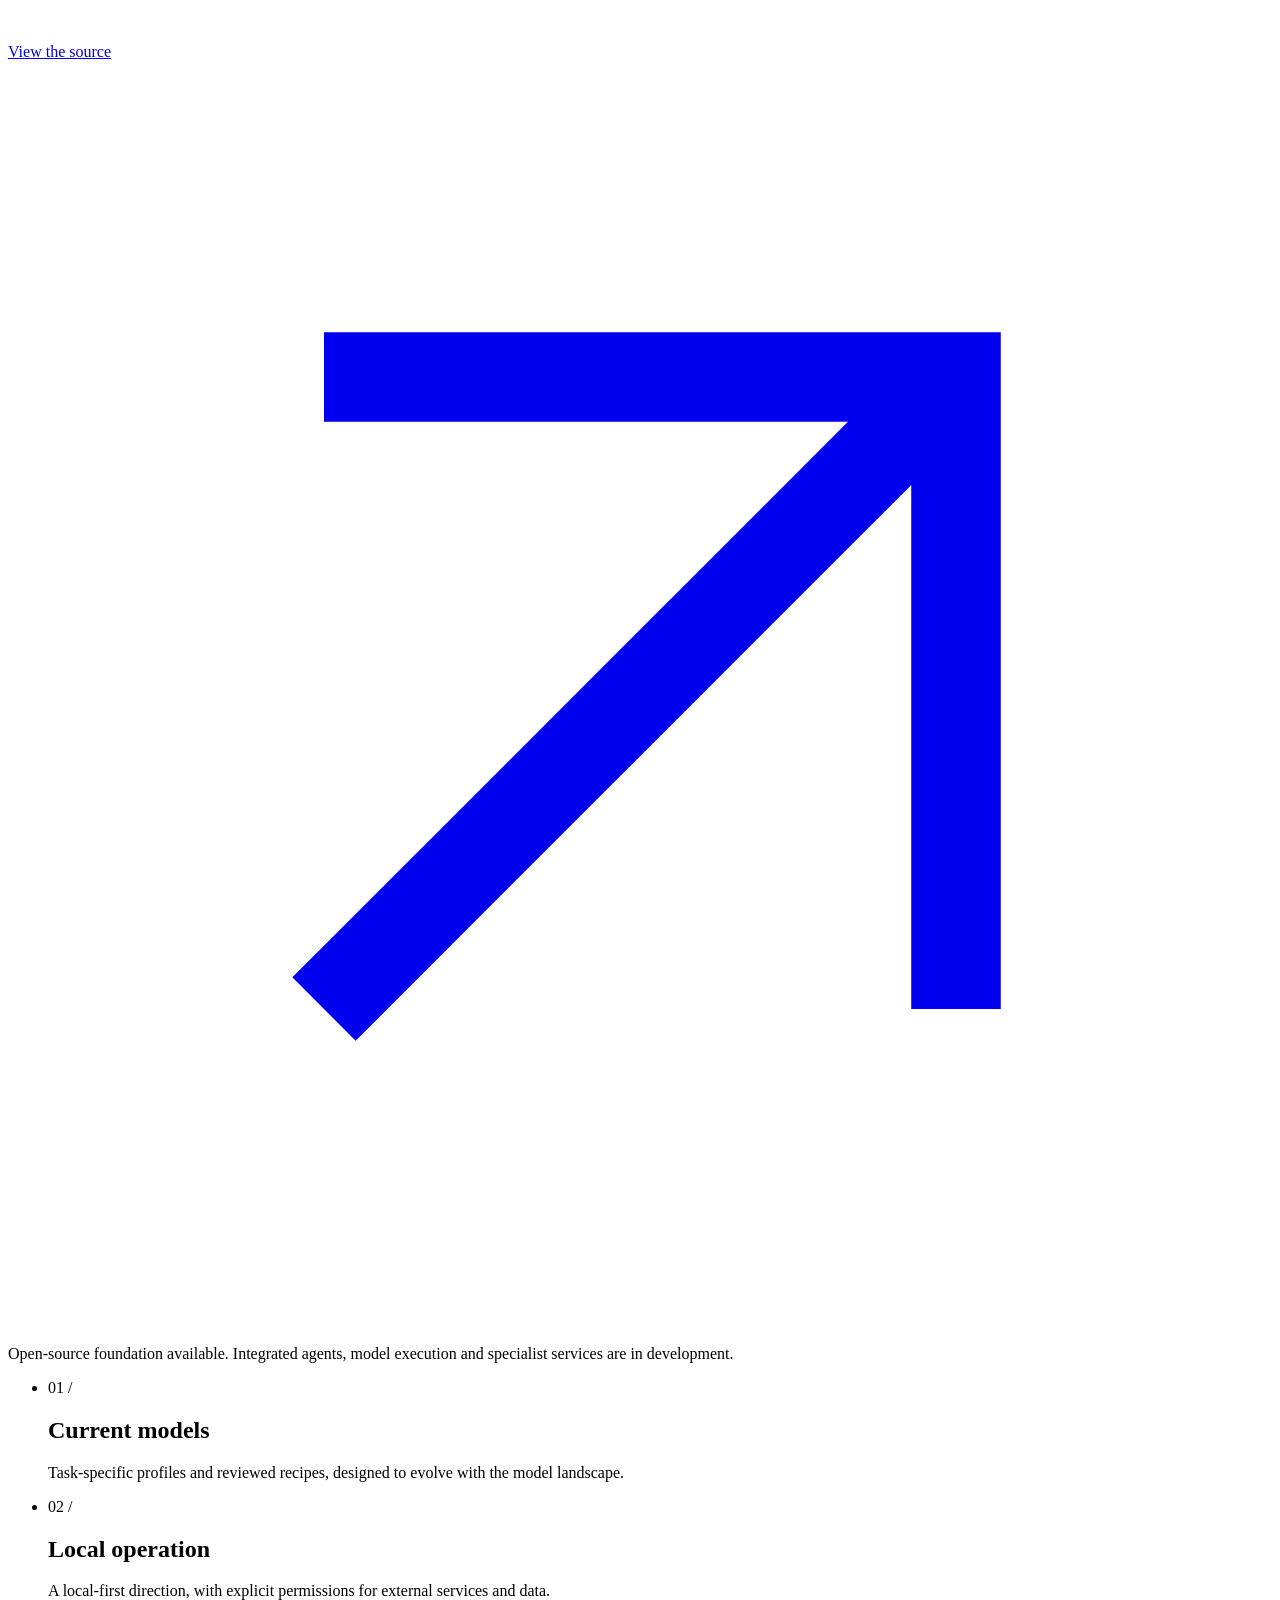
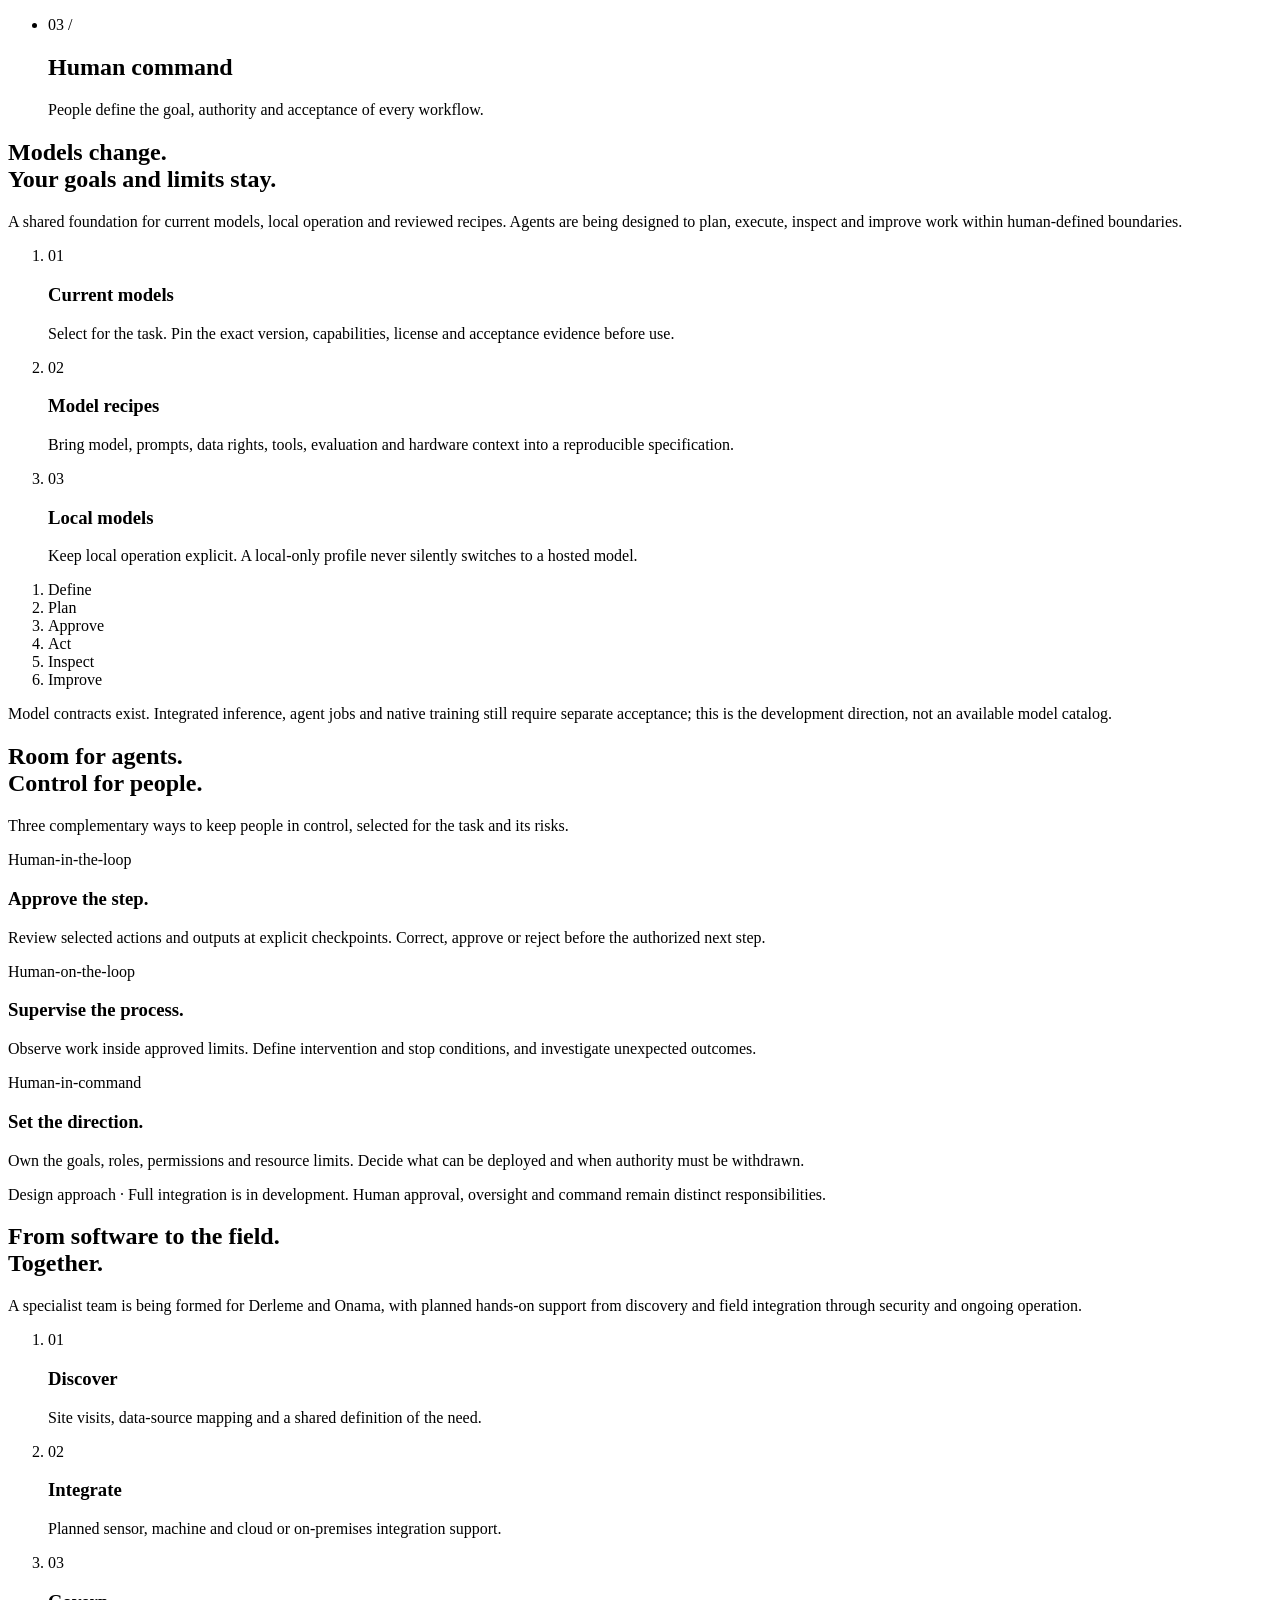
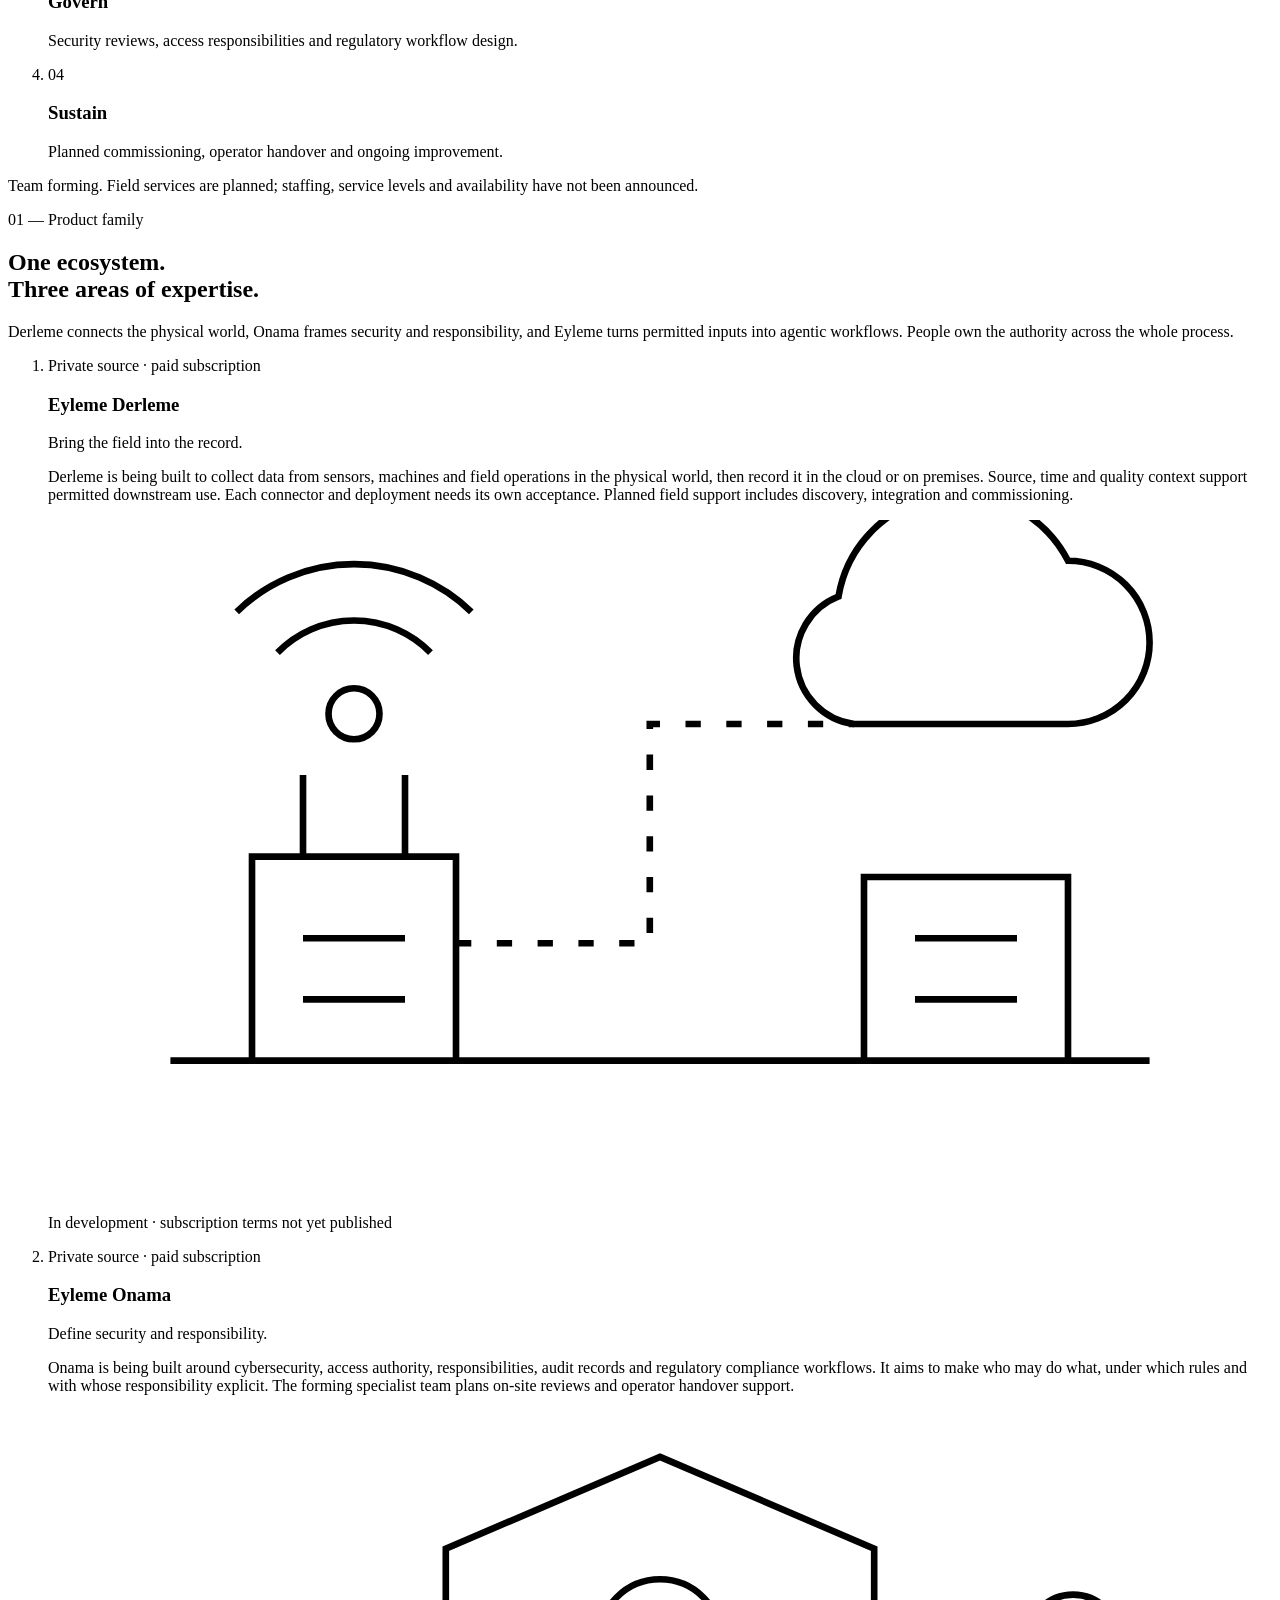
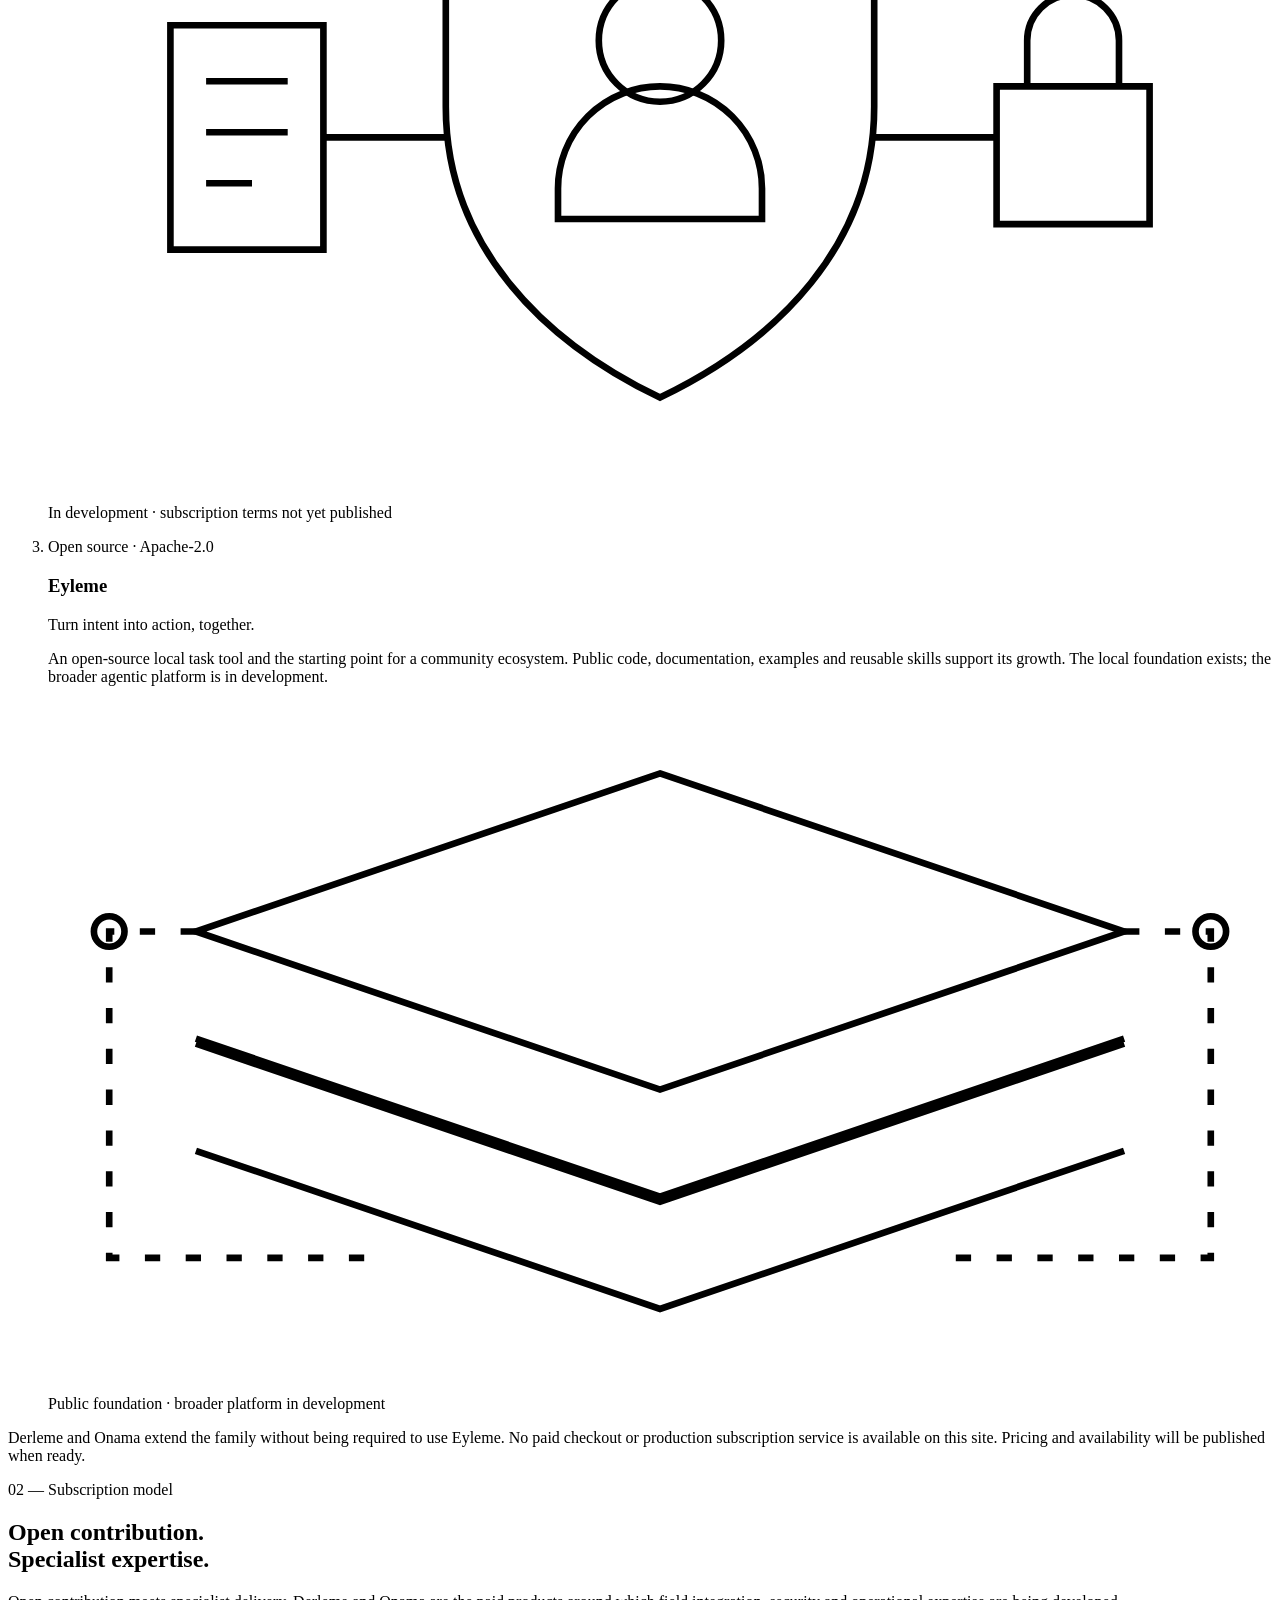
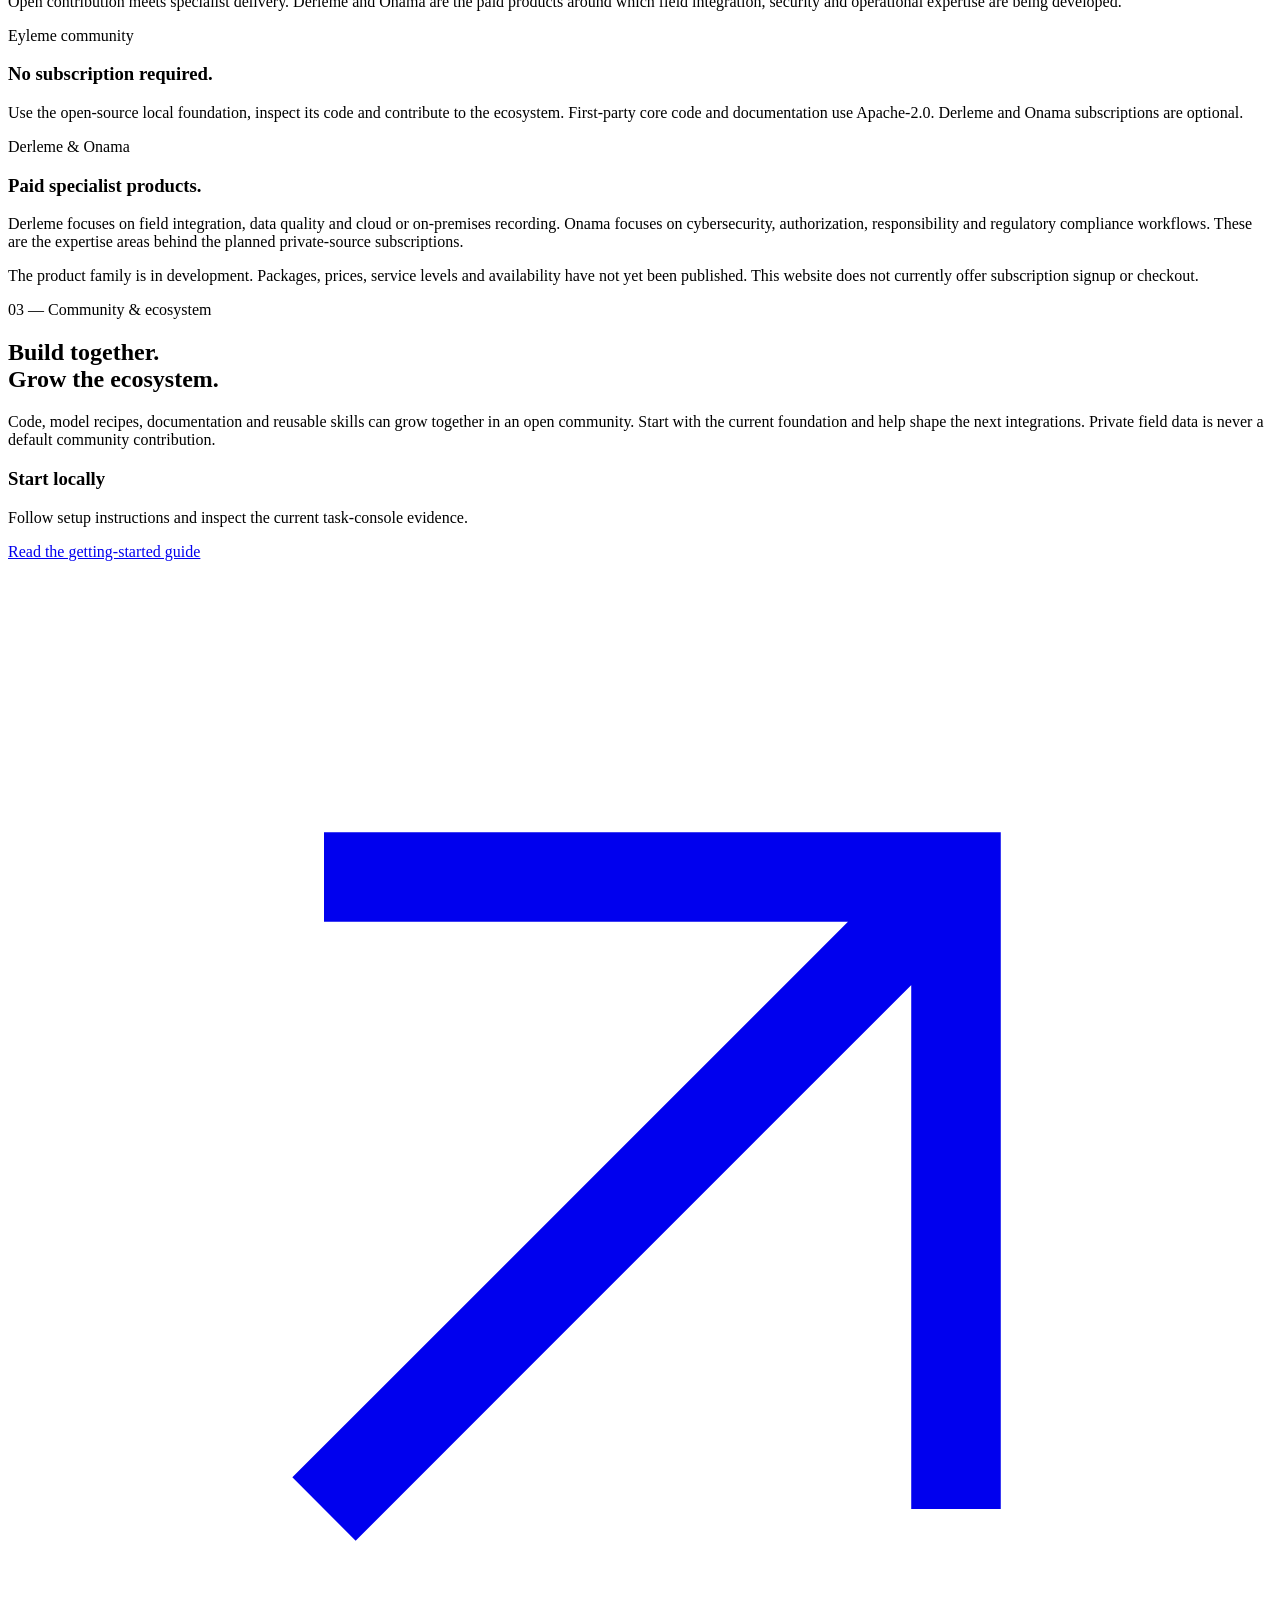
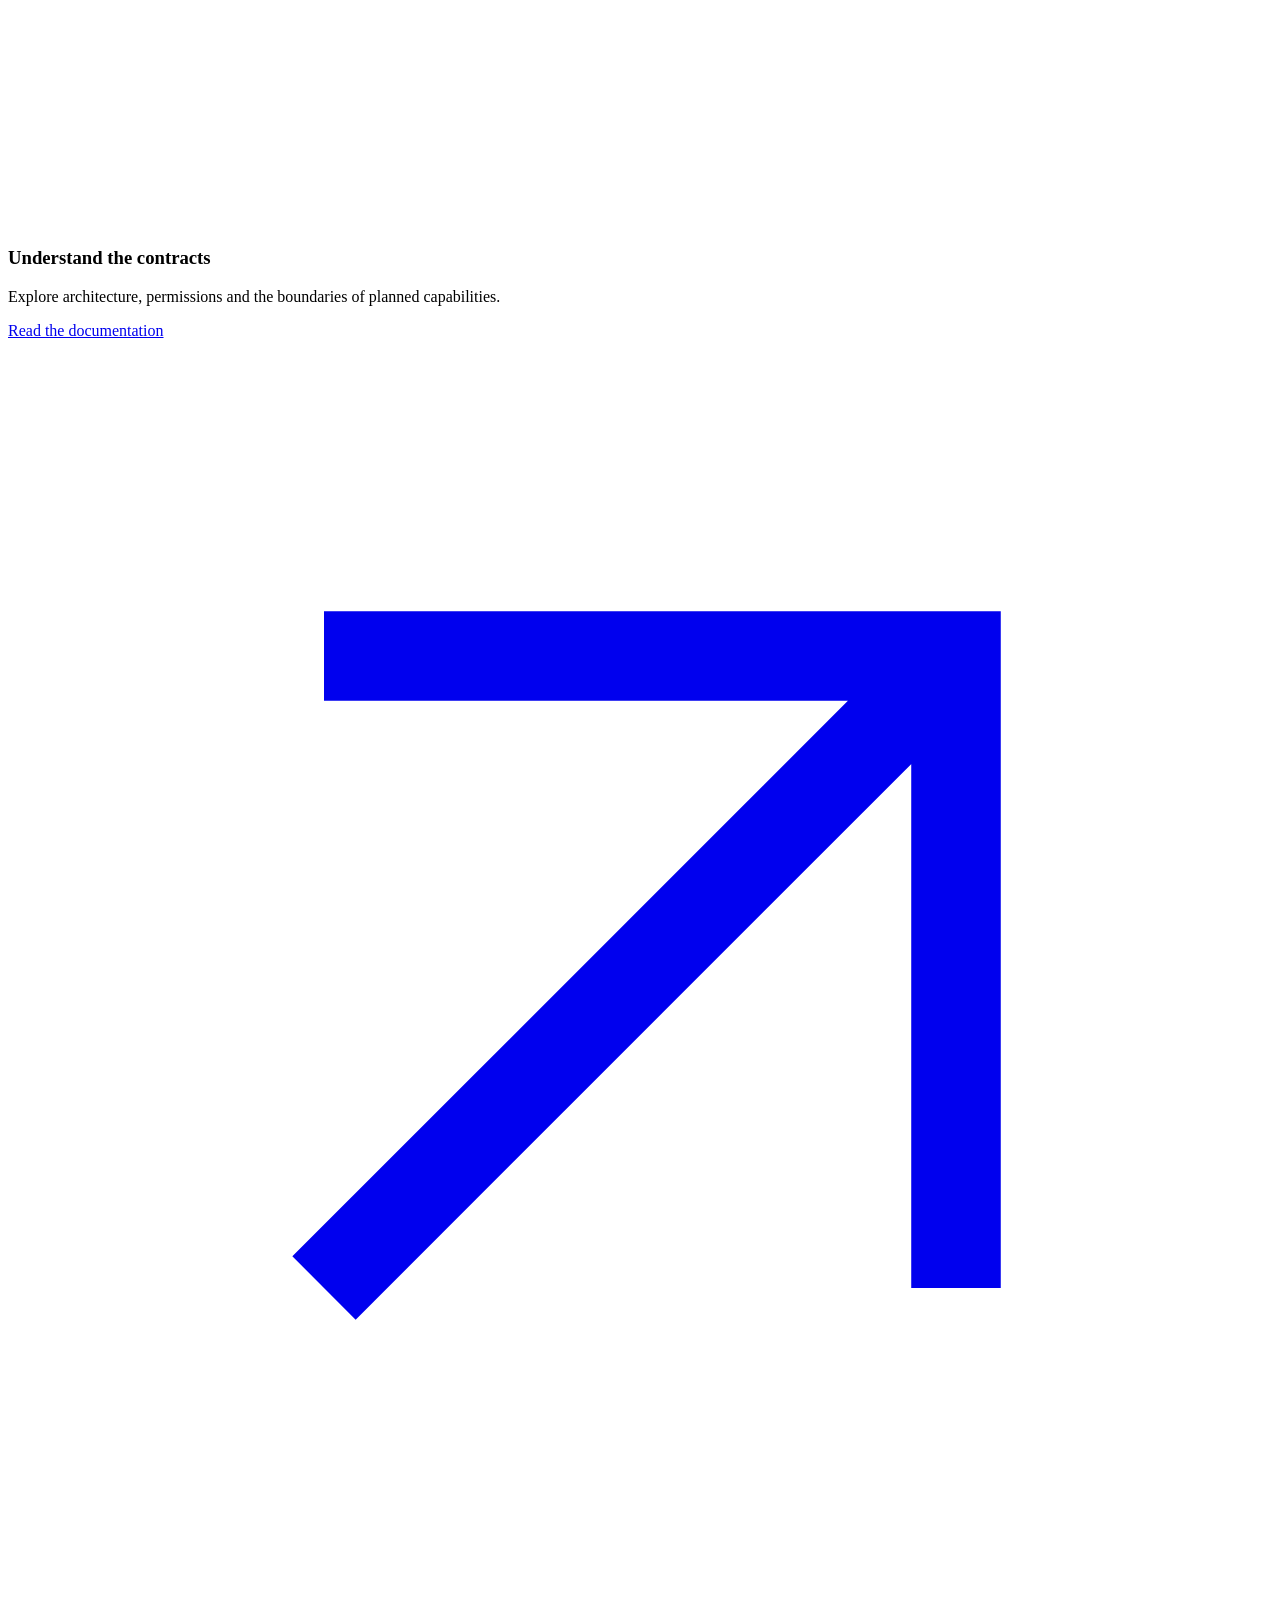
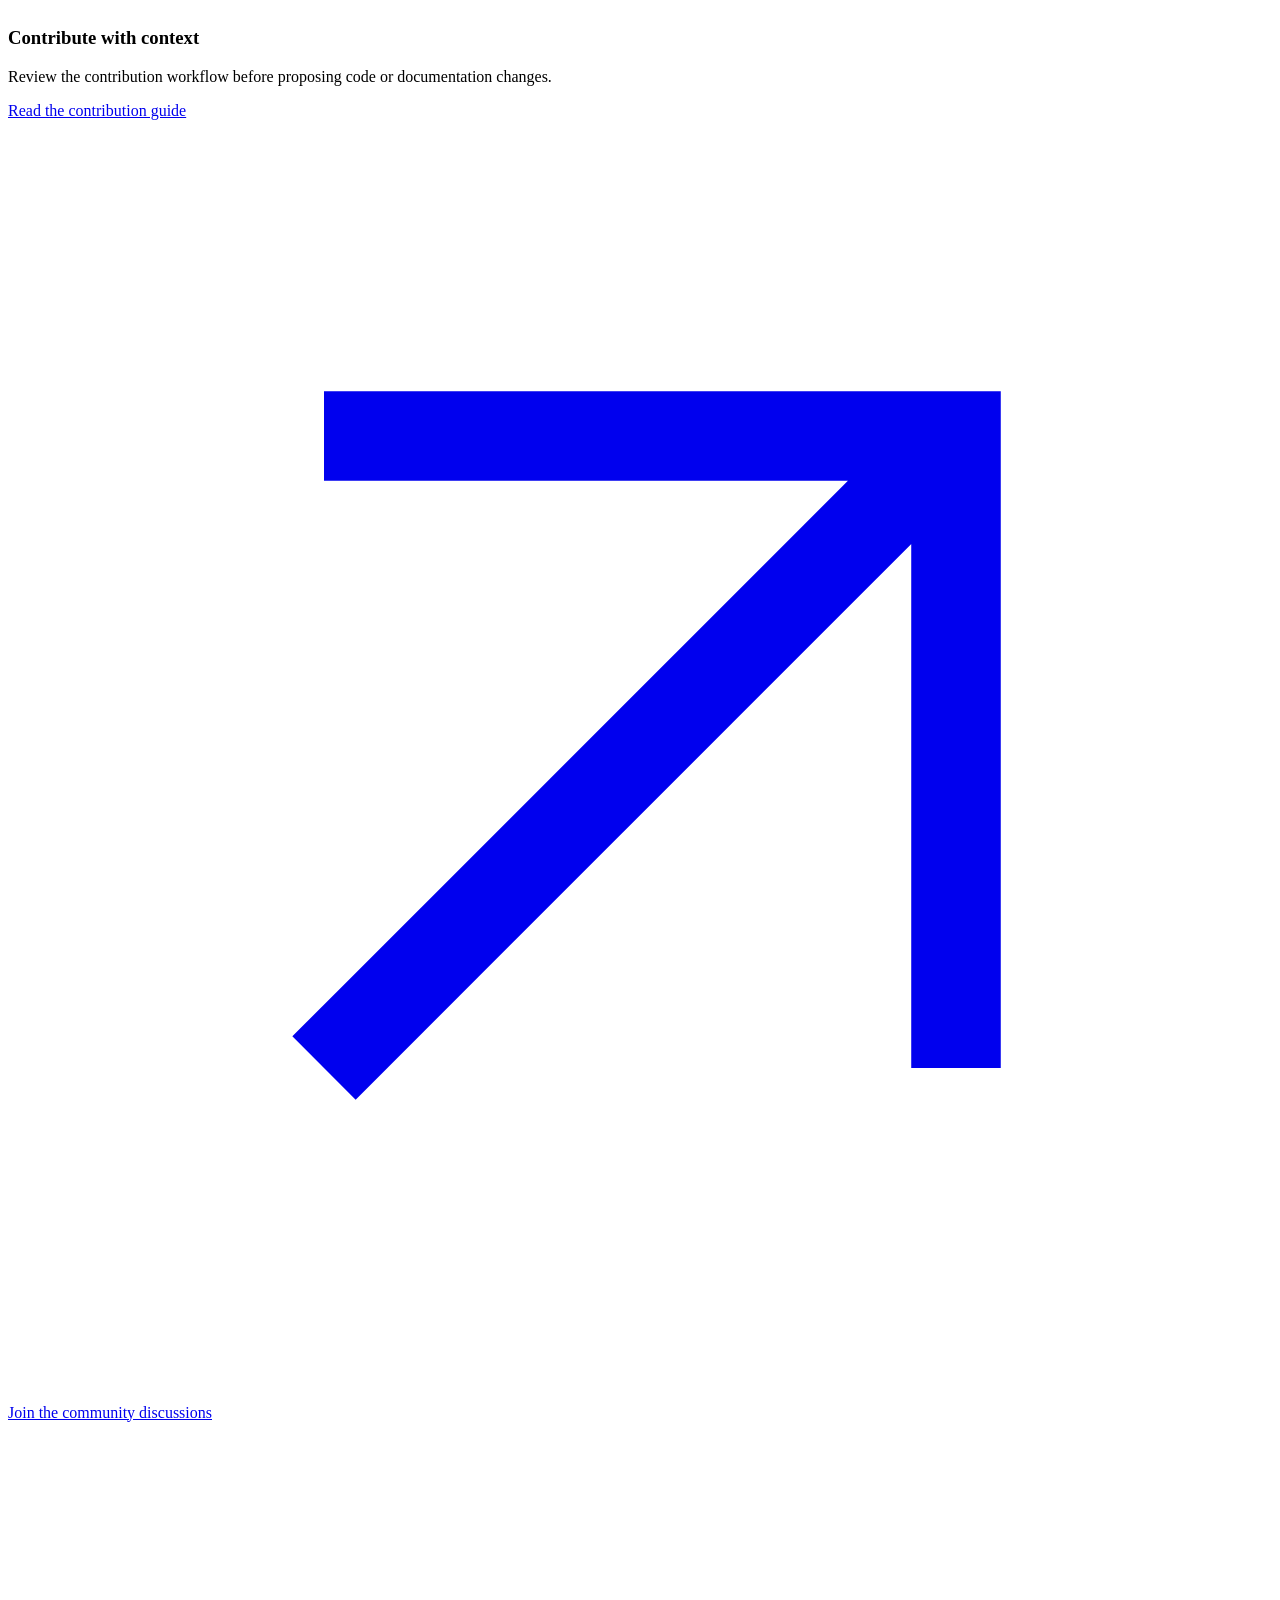
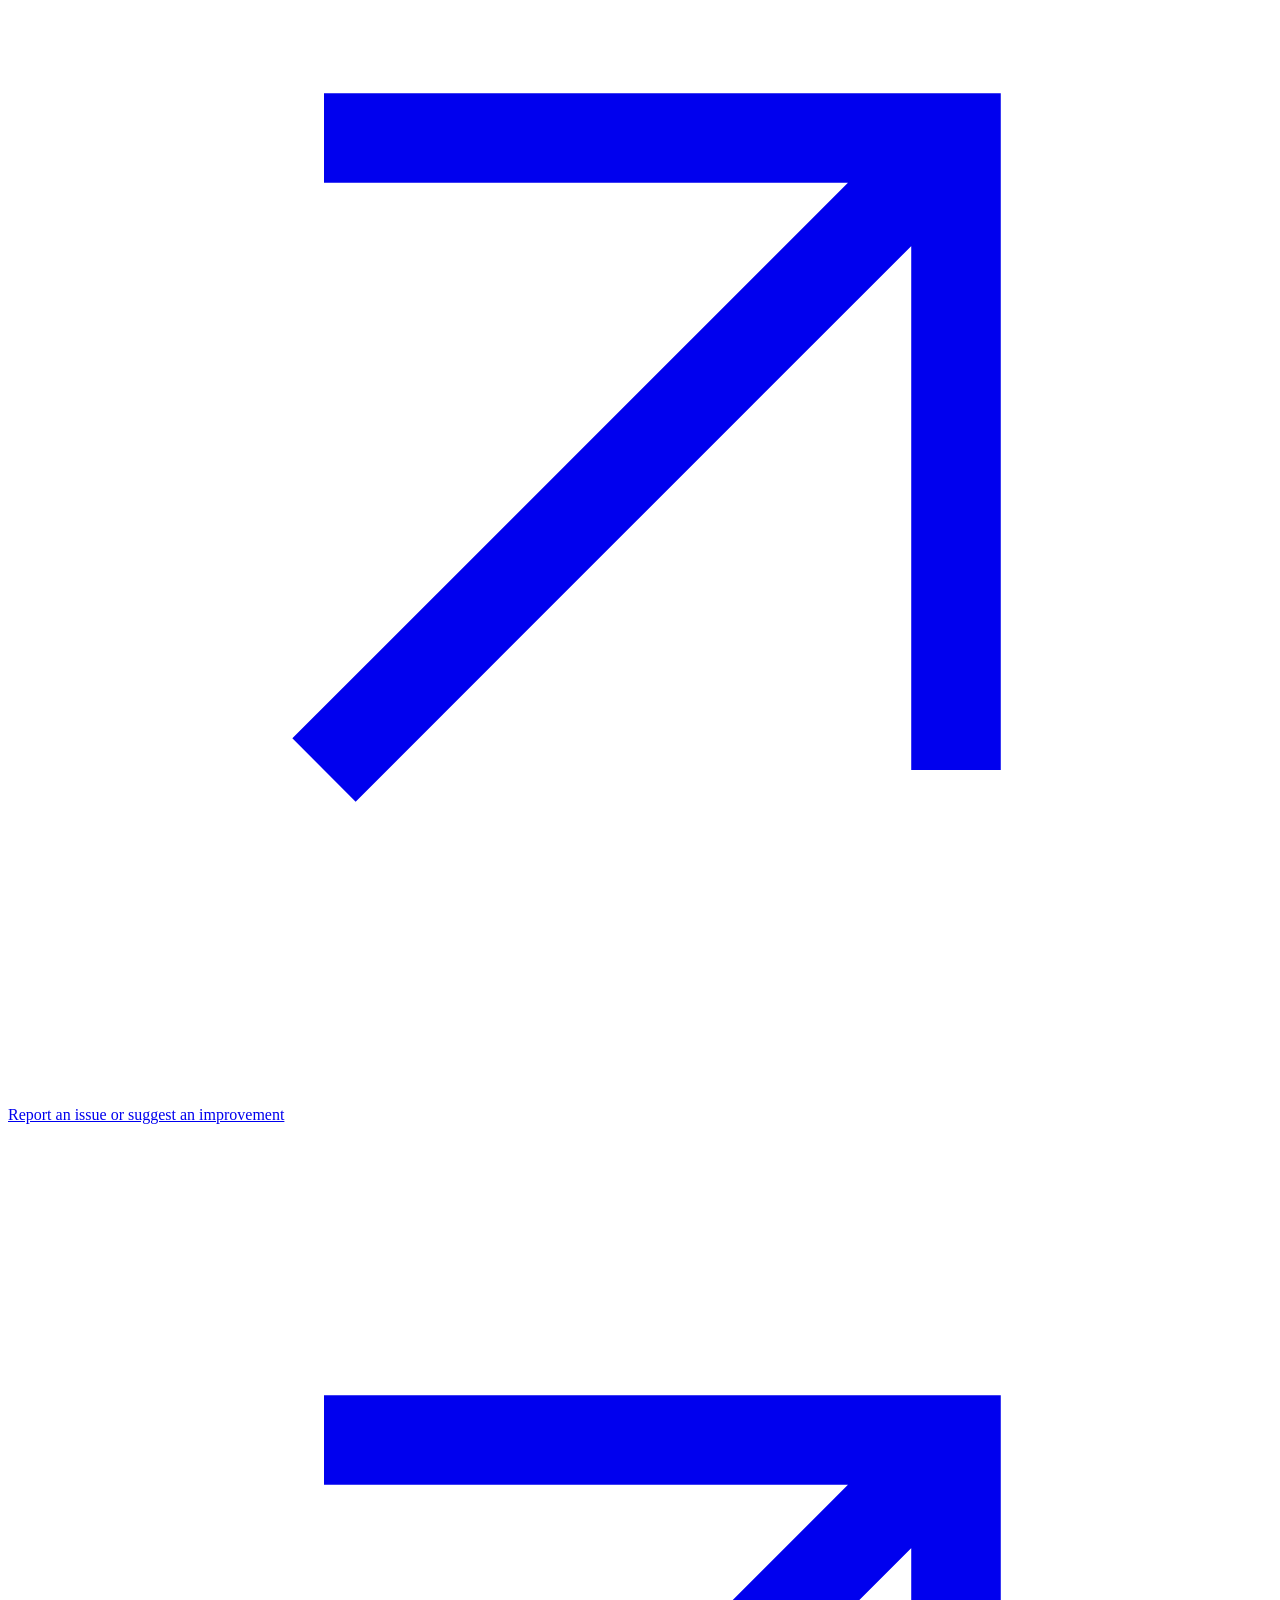
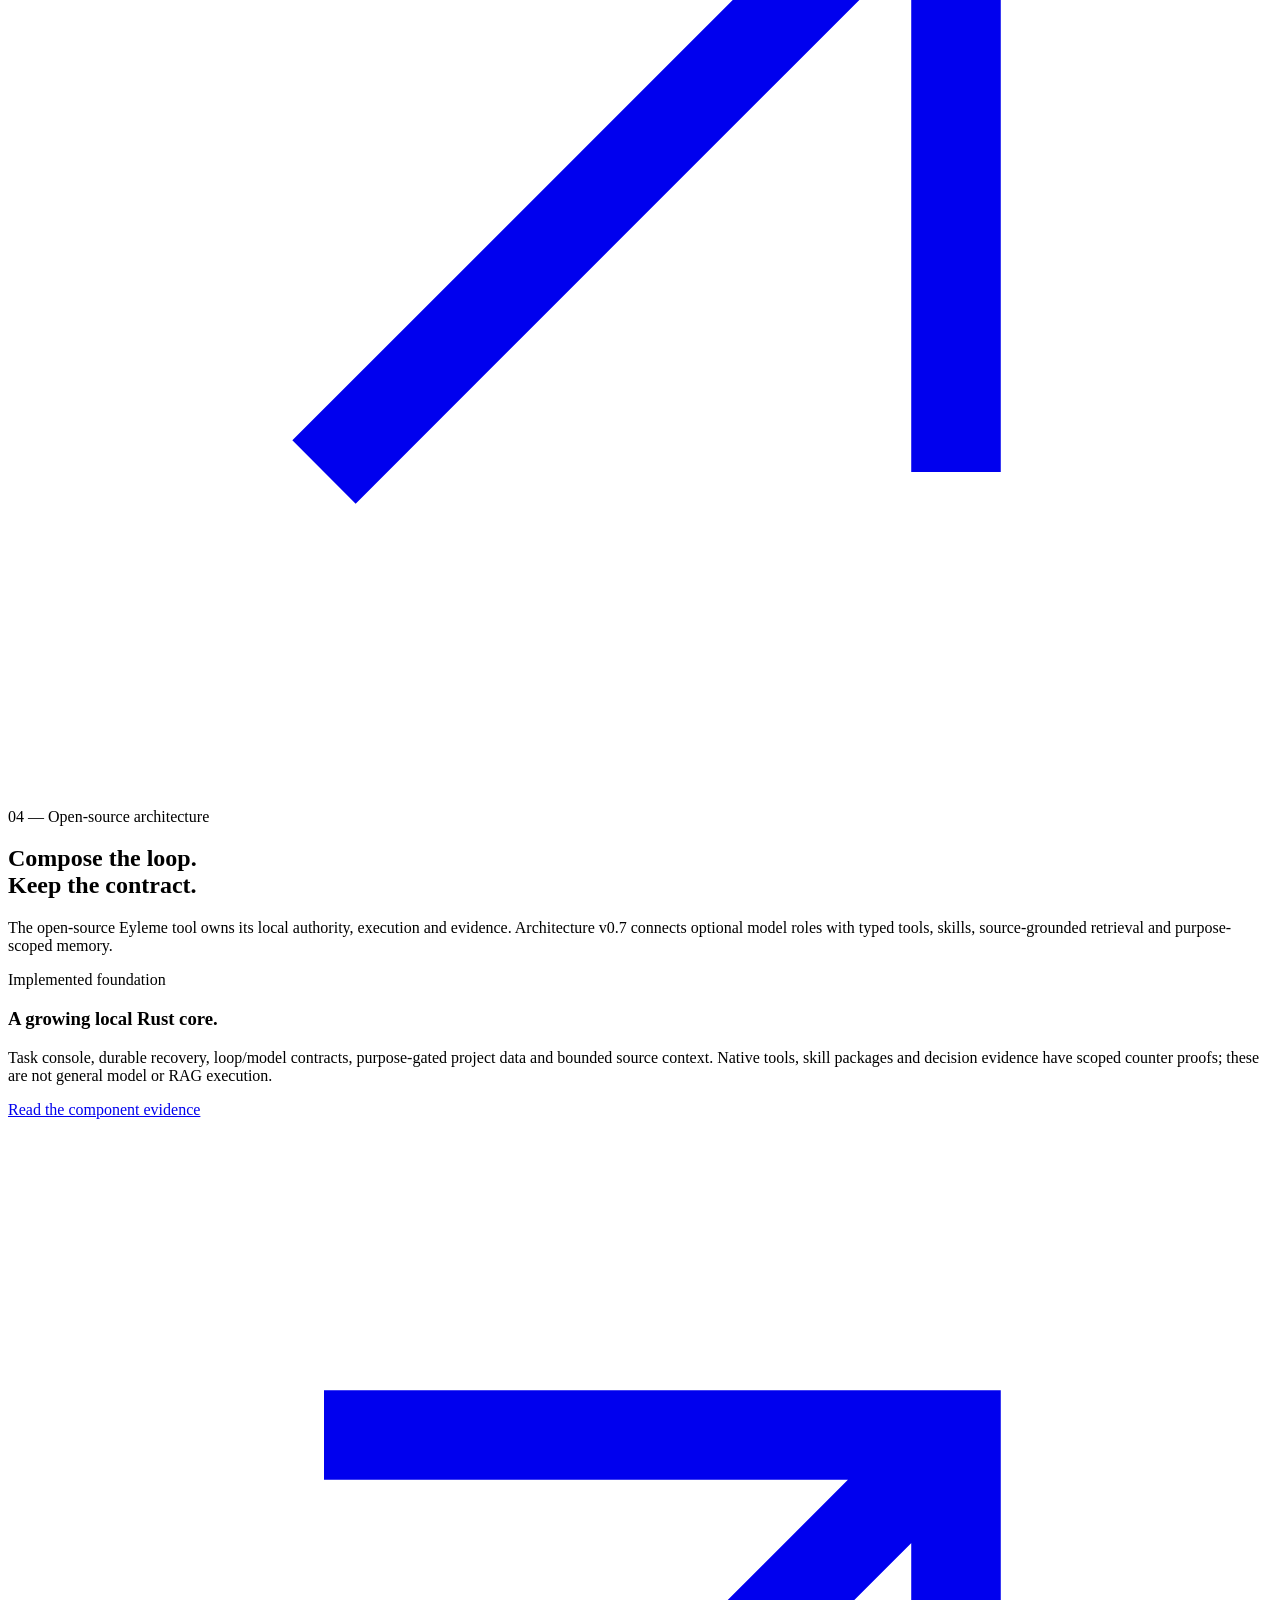
==== commit fdf6d8c6: "Redesign Eyleme around human-directed agentic AI and light/dark themes" ====
--- a/public/index.html
+++ b/public/index.html
@@ -3,19 +3,20 @@
 <head>
   <meta charset="utf-8">
   <meta name="viewport" content="width=device-width, initial-scale=1">
-  <title>Eyleme — Open-source Ecosystem &amp; Specialist Subscriptions</title>
-  <meta name="description" content="Eyleme is an open-source ecosystem in development. Explore Derleme for field data and Onama for cybersecurity and governance, with paid specialist subscriptions.">
+  <title>Eyleme — Human-directed Agentic AI Ecosystem</title>
+  <meta name="description" content="An open-source agentic AI ecosystem in development: current and local models, reviewed recipes, human control, and planned Derleme and Onama field expertise.">
   <meta name="robots" content="index,follow">
-  <meta name="theme-color" content="#F7F6F2">
-  <meta name="color-scheme" content="light">
+  <meta name="theme-color" content="#f5f8fa">
+  <meta name="color-scheme" content="light dark">
+  <script src="/assets/theme.js"></script>
   <link rel="canonical" href="https://eyleme.dev/">
   <link rel="alternate" hreflang="en" href="https://eyleme.dev/">
   <link rel="alternate" hreflang="tr" href="https://eyleme.dev/tr/">
   <link rel="alternate" hreflang="x-default" href="https://eyleme.dev/">
   <meta property="og:type" content="website">
   <meta property="og:site_name" content="Eyleme">
-  <meta property="og:title" content="Eyleme — Open-source Ecosystem &amp; Specialist Subscriptions">
-  <meta property="og:description" content="Eyleme is an open-source ecosystem in development. Explore Derleme for field data and Onama for cybersecurity and governance, with paid specialist subscriptions.">
+  <meta property="og:title" content="Eyleme — Human-directed Agentic AI Ecosystem">
+  <meta property="og:description" content="An open-source agentic AI ecosystem in development: current and local models, reviewed recipes, human control, and planned Derleme and Onama field expertise.">
   <meta property="og:url" content="https://eyleme.dev/">
   <meta property="og:locale" content="en_US">
   <meta property="og:locale:alternate" content="tr_TR">
@@ -24,55 +25,69 @@
   <meta property="og:image:height" content="640">
   <meta property="og:image:alt" content="Eyleme — Continuous development. Continuous operations.">
   <meta name="twitter:card" content="summary_large_image">
-  <meta name="twitter:title" content="Eyleme — Open-source Ecosystem &amp; Specialist Subscriptions">
-  <meta name="twitter:description" content="Eyleme is an open-source ecosystem in development. Explore Derleme for field data and Onama for cybersecurity and governance, with paid specialist subscriptions.">
+  <meta name="twitter:title" content="Eyleme — Human-directed Agentic AI Ecosystem">
+  <meta name="twitter:description" content="An open-source agentic AI ecosystem in development: current and local models, reviewed recipes, human control, and planned Derleme and Onama field expertise.">
   <meta name="twitter:image" content="https://eyleme.dev/assets/social.png">
   <link rel="icon" href="/assets/favicon.svg" type="image/svg+xml">
   <link rel="apple-touch-icon" href="/assets/apple-touch-icon.png">
   <link rel="stylesheet" href="/assets/site.css">
-  <script type="application/ld+json">{"@context":"https://schema.org","@graph":[{"@type":"Organization","@id":"https://eyleme.dev/#organization","name":"Eyleme","url":"https://eyleme.dev/","logo":"https://eyleme.dev/assets/apple-touch-icon.png","sameAs":["https://github.com/eyleme-dev","https://github.com/eyleme-dev/eyleme"]},{"@type":"WebSite","@id":"https://eyleme.dev/#website","name":"Eyleme","url":"https://eyleme.dev/","inLanguage":["en","tr"],"publisher":{"@id":"https://eyleme.dev/#organization"}},{"@type":"WebPage","@id":"https://eyleme.dev/#webpage","url":"https://eyleme.dev/","name":"Eyleme — Open-source Ecosystem & Specialist Subscriptions","description":"Eyleme is an open-source ecosystem in development. Explore Derleme for field data and Onama for cybersecurity and governance, with paid specialist subscriptions.","inLanguage":"en","dateModified":"2026-10-15","isPartOf":{"@id":"https://eyleme.dev/#website"},"about":{"@type":"Thing","name":"Eyleme","description":"Eyleme is the shared brand and an independently usable open-source local task tool, with the ambition to grow into a community ecosystem. Derleme covers physical-world data collection and cloud or on-premises recording; Onama covers cybersecurity, authority, responsibility and regulatory workflows. The family is in development. First-party Eyleme core code and docs use Apache-2.0; Derleme and Onama are private-source products with planned paid subscriptions."},"citation":["https://github.com/eyleme-dev/eyleme-docs-en/blob/main/docs/architecture.md","https://github.com/eyleme-dev/eyleme-docs-en/blob/main/docs/api-reference.md","https://github.com/eyleme-dev/eyleme-docs-en/blob/main/docs/development-and-operations.md","https://github.com/eyleme-dev/eyleme-docs-en/blob/main/docs/learning-and-training.md"]}]}</script>
+  <script type="application/ld+json">{"@context":"https://schema.org","@graph":[{"@type":"Organization","@id":"https://eyleme.dev/#organization","name":"Eyleme","url":"https://eyleme.dev/","logo":"https://eyleme.dev/assets/apple-touch-icon.png","sameAs":["https://github.com/eyleme-dev","https://github.com/eyleme-dev/eyleme"]},{"@type":"WebSite","@id":"https://eyleme.dev/#website","name":"Eyleme","url":"https://eyleme.dev/","inLanguage":["en","tr"],"publisher":{"@id":"https://eyleme.dev/#organization"}},{"@type":"WebPage","@id":"https://eyleme.dev/#webpage","url":"https://eyleme.dev/","name":"Eyleme — Human-directed Agentic AI Ecosystem","description":"An open-source agentic AI ecosystem in development: current and local models, reviewed recipes, human control, and planned Derleme and Onama field expertise.","inLanguage":"en","dateModified":"2026-10-15","isPartOf":{"@id":"https://eyleme.dev/#website"},"about":{"@type":"Thing","name":"Eyleme","description":"Eyleme is the shared brand and an independently usable open-source local task tool, with the ambition to grow into a community ecosystem. Derleme covers physical-world data collection and cloud or on-premises recording; Onama covers cybersecurity, authority, responsibility and regulatory workflows. The family is in development. First-party Eyleme core code and docs use Apache-2.0; Derleme and Onama are private-source products with planned paid subscriptions."},"citation":["https://github.com/eyleme-dev/eyleme-docs-en/blob/main/docs/architecture.md","https://github.com/eyleme-dev/eyleme-docs-en/blob/main/docs/api-reference.md","https://github.com/eyleme-dev/eyleme-docs-en/blob/main/docs/development-and-operations.md","https://github.com/eyleme-dev/eyleme-docs-en/blob/main/docs/learning-and-training.md"]}]}</script>
   <script src="/assets/site.js" defer></script>
 </head>
 <body>
   <a class="skip-link" href="#main">Skip to content</a>
   <header class="site-header"><div class="shell header-inner">
     <a class="brand" href="/" aria-label="Eyleme"><img src="/assets/eyleme-wordmark.webp" alt="Eyleme" width="960" height="320" decoding="async"></a>
-    <nav class="main-nav" aria-label="Main navigation"><a href="#products">Products</a><a href="#subscriptions">Subscriptions</a><a href="#community">Community</a></nav>
+    <nav class="main-nav" aria-label="Main navigation"><a href="#products">Ecosystem</a><a href="#oversight">Human control</a><a href="#community">Community</a></nav>
+    <button class="theme-toggle" type="button" aria-label="Dark theme" aria-pressed="false" data-light-label="Switch to light theme" data-dark-label="Switch to dark theme" hidden><svg class="theme-sun" viewBox="0 0 24 24" aria-hidden="true"><circle cx="12" cy="12" r="4"/><path d="M12 2v2m0 16v2M2 12h2m16 0h2M5 5l1.5 1.5m11 11L19 19M5 19l1.5-1.5m11-11L19 5"/></svg><span class="theme-track" aria-hidden="true"><span></span></span><svg class="theme-moon" viewBox="0 0 24 24" aria-hidden="true"><path d="M20.4 13.3A8.5 8.5 0 0 1 10.7 3.6 8.5 8.5 0 1 0 20.4 13.3Z"/></svg></button>
     <nav class="languages" aria-label="Choose language"><a href="/" lang="en" hreflang="en" aria-label="English" aria-current="page">EN</a><span aria-hidden="true">/</span><a href="/tr/" lang="tr" hreflang="tr" aria-label="Türkçe">TR</a></nav>
   </div></header>
   <main id="main" tabindex="-1">
     <section class="hero shell" aria-labelledby="hero-title">
-      <div class="hero-heading"><p class="scope-label development-status">In development · Built with the community</p><h1 id="hero-title">Don’t stop.<br>Take<br><span>action.</span></h1></div>
-      <figure class="hero-art"><img src="/assets/eyleme-ecosystem-en.svg" width="640" height="600" alt="The Eyleme ecosystem as a triangle: Eyleme at the top for open source and action, Derleme at the lower left for field data recorded in the cloud or on premises, and Onama at the lower right for security, authority, responsibility and regulatory workflows. Arrows show data from Derleme to Onama, authority from Onama to Eyleme, and feedback from Eyleme to Derleme. Planned collaboration; products are in development." fetchpriority="high" decoding="async"><figcaption>Data, authority and action, together. Planned collaboration; products are in development.</figcaption></figure>
+      <div class="hero-heading"><p class="scope-label development-status">In development</p><h1 id="hero-title">Don’t stop.<br>Take<br><span>action.</span></h1></div>
+      <figure class="hero-art"><img src="/assets/eyleme-ecosystem-en.svg" width="640" height="600" alt="The Eyleme ecosystem as a triangle: Eyleme at the top for open source and action, Derleme at the lower left for field data recorded in the cloud or on premises, and Onama at the lower right for security, authority, responsibility and regulatory workflows. Arrows show data from Derleme to Onama, authority from Onama to Eyleme, and feedback from Eyleme to Derleme. Planned collaboration; products are in development. Human control is at the center." fetchpriority="high" decoding="async"><figcaption>Planned collaboration · Products in development.</figcaption></figure>
       <div class="hero-copy">
-        <p class="hero-intro">Eyleme aims to grow into an open-source AI ecosystem shaped by its community. Its local task tool is the starting point; Derleme brings field data into the picture, and Onama addresses security, authority and responsibility.</p>
-        <div class="hero-actions"><a class="button" href="https://github.com/eyleme-dev/eyleme/blob/main/README.md">Get started<svg class="arrow" viewBox="0 0 24 24" fill="none" stroke="currentColor" stroke-width="1.7" aria-hidden="true"><path d="M6 18 18 6M6 6h12v12"/></svg></a><a class="text-link" href="https://github.com/eyleme-dev/eyleme">View the source<svg class="arrow" viewBox="0 0 24 24" fill="none" stroke="currentColor" stroke-width="1.7" aria-hidden="true"><path d="M6 18 18 6M6 6h12v12"/></svg></a></div>
-        <p class="project-status">In development. The local task foundation exists; the wider ecosystem and commercial services are still being built. First-party core code and docs: Apache-2.0.</p>
+        <p class="hero-intro">Human-directed agentic AI. An open ecosystem bringing models, recipes and field expertise together.</p>
+        <div class="hero-actions"><a class="button" href="#products">Explore the ecosystem<svg class="arrow" viewBox="0 0 24 24" fill="none" stroke="currentColor" stroke-width="1.7" aria-hidden="true"><path d="M4 12h16m-7-7 7 7-7 7"/></svg></a><a class="text-link" href="https://github.com/eyleme-dev/eyleme">View the source<svg class="arrow" viewBox="0 0 24 24" fill="none" stroke="currentColor" stroke-width="1.7" aria-hidden="true"><path d="M6 18 18 6M6 6h12v12"/></svg></a></div>
+        <p class="project-status">Open-source foundation available. Integrated agents, model execution and specialist services are in development.</p>
       </div>
     </section>
-    <div class="shell"><ul class="principles"><li><span class="index">01 /</span><h2>Open-source ecosystem</h2><p>Grow Eyleme through shared code, knowledge, examples and reviewed contributions. The community is part of the product’s future.</p></li><li><span class="index">02 /</span><h2>Connected to the physical world</h2><p>Derleme is being built to collect field data and record it in the cloud or on premises. Onama addresses how that data and related actions are governed.</p></li><li><span class="index">03 /</span><h2>Specialist subscriptions</h2><p>Derleme and Onama are paid products in development, focused on data infrastructure, cybersecurity and governance expertise.</p></li></ul></div>
+    <div class="shell"><ul class="principles"><li><span class="index">01 /</span><h2>Current models</h2><p>Task-specific profiles and reviewed recipes, designed to evolve with the model landscape.</p></li><li><span class="index">02 /</span><h2>Local operation</h2><p>A local-first direction, with explicit permissions for external services and data.</p></li><li><span class="index">03 /</span><h2>Human command</h2><p>People define the goal, authority and acceptance of every workflow.</p></li></ul></div>
+    <section class="models section shell" id="models" aria-labelledby="models-title">
+      <div class="model-layout"><div><h2 id="models-title">Models change.<br><span>Your goals and limits stay.</span></h2><p class="section-intro">A shared foundation for current models, local operation and reviewed recipes. Agents are being designed to plan, execute, inspect and improve work within human-defined boundaries.</p></div><ol class="model-ledger"><li><span>01</span><div><h3>Current models</h3><p>Select for the task. Pin the exact version, capabilities, license and acceptance evidence before use.</p></div></li><li><span>02</span><div><h3>Model recipes</h3><p>Bring model, prompts, data rights, tools, evaluation and hardware context into a reproducible specification.</p></div></li><li><span>03</span><div><h3>Local models</h3><p>Keep local operation explicit. A local-only profile never silently switches to a hosted model.</p></div></li></ol></div>
+      <ol class="agent-loop" aria-label="Planned agent workflow under human authority"><li>Define</li><li>Plan</li><li>Approve</li><li>Act</li><li>Inspect</li><li>Improve</li></ol>
+      <p class="scope-note">Model contracts exist. Integrated inference, agent jobs and native training still require separate acceptance; this is the development direction, not an available model catalog.</p>
+    </section>
+    <section class="oversight section" id="oversight" aria-labelledby="oversight-title"><div class="shell">
+      <h2 id="oversight-title">Room for agents.<br><span>Control for people.</span></h2><p class="section-intro">Three complementary ways to keep people in control, selected for the task and its risks.</p>
+      <div class="control-grid"><article><p class="control-name">Human-in-the-loop</p><h3>Approve the step.</h3><p>Review selected actions and outputs at explicit checkpoints. Correct, approve or reject before the authorized next step.</p></article><article><p class="control-name">Human-on-the-loop</p><h3>Supervise the process.</h3><p>Observe work inside approved limits. Define intervention and stop conditions, and investigate unexpected outcomes.</p></article><article><p class="control-name">Human-in-command</p><h3>Set the direction.</h3><p>Own the goals, roles, permissions and resource limits. Decide what can be deployed and when authority must be withdrawn.</p></article></div><p class="scope-note">Design approach · Full integration is in development. Human approval, oversight and command remain distinct responsibilities.</p>
+    </div></section>
+    <section class="delivery section shell" id="field-support" aria-labelledby="delivery-title">
+      <div class="section-heading"><h2 id="delivery-title">From software to the field.<br><span>Together.</span></h2><p>A specialist team is being formed for Derleme and Onama, with planned hands-on support from discovery and field integration through security and ongoing operation.</p></div>
+      <ol class="delivery-rail"><li><span>01</span><h3>Discover</h3><p>Site visits, data-source mapping and a shared definition of the need.</p></li><li><span>02</span><h3>Integrate</h3><p>Planned sensor, machine and cloud or on-premises integration support.</p></li><li><span>03</span><h3>Govern</h3><p>Security reviews, access responsibilities and regulatory workflow design.</p></li><li><span>04</span><h3>Sustain</h3><p>Planned commissioning, operator handover and ongoing improvement.</p></li></ol><p class="scope-note team-status">Team forming. Field services are planned; staffing, service levels and availability have not been announced.</p>
+    </section>
     <section class="products section shell" id="products" aria-labelledby="products-title">
       <p class="section-label">01 — Product family</p>
-      <div class="section-heading"><h2 id="products-title">One name.<br>Three clear roles.</h2><p>Derleme → Onama → Eyleme: collect and record field data, govern access and responsibility, turn permitted inputs into action. These are complementary roles; authority checks apply throughout the workflow.</p></div>
-      <ol class="product-cards"><li id="product-derleme"><p class="scope-label">Private source · paid subscription</p><h3>Eyleme Derleme</h3><p class="product-purpose">Bring the field into the record.</p><p>Derleme is being built to collect data from sensors, machines and field operations in the physical world, then record it in the cloud or on premises. Source, time and quality context support permitted downstream use. Each connector and deployment needs its own acceptance.</p><p class="product-status">In development · subscription terms not yet published</p></li><li id="product-onama"><p class="scope-label">Private source · paid subscription</p><h3>Eyleme Onama</h3><p class="product-purpose">Define security and responsibility.</p><p>Onama is being built around cybersecurity, access authority, responsibilities, audit records and regulatory compliance workflows. It aims to make who may do what, under which rules and with whose responsibility explicit.</p><p class="product-status">In development · subscription terms not yet published</p></li><li id="product-eyleme"><p class="scope-label">Open source · Apache-2.0</p><h3>Eyleme</h3><p class="product-purpose">Turn intent into action, together.</p><p>An open-source local task tool and the starting point for a community ecosystem. Public code, documentation, examples and reusable skills support its growth. The local foundation exists; the broader agentic platform is in development.</p><p class="product-status">Public foundation · broader platform in development</p></li></ol>
+      <div class="section-heading"><h2 id="products-title">One ecosystem.<br><span>Three areas of expertise.</span></h2><p>Derleme connects the physical world, Onama frames security and responsibility, and Eyleme turns permitted inputs into agentic workflows. People own the authority across the whole process.</p></div>
+      <ol class="product-cards"><li id="product-derleme"><p class="scope-label">Private source · paid subscription</p><h3>Eyleme Derleme</h3><p class="product-purpose">Bring the field into the record.</p><p>Derleme is being built to collect data from sensors, machines and field operations in the physical world, then record it in the cloud or on premises. Source, time and quality context support permitted downstream use. Each connector and deployment needs its own acceptance. Planned field support includes discovery, integration and commissioning.</p><svg class="product-art" viewBox="0 0 240 132" fill="none" stroke="currentColor" stroke-width="1.3" aria-hidden="true"><path d="M24 106h192M40 106V66h40v40m-30-56v16m20-16v16M50 82h20m-20 12h20M160 106V70h40v36m-30-24h20m-20 12h20"/><path class="art-accent" d="M80 83h38V40h40" stroke-dasharray="3 5"/><path d="M158 40h42a16 16 0 0 0 0-32 24 24 0 0 0-45 7 13 13 0 0 0 3 25Z"/><circle cx="60" cy="38" r="5"/><path d="M45 26a21 21 0 0 1 30 0m-38-8a33 33 0 0 1 46 0"/></svg><p class="product-status">In development · subscription terms not yet published</p></li><li id="product-onama"><p class="scope-label">Private source · paid subscription</p><h3>Eyleme Onama</h3><p class="product-purpose">Define security and responsibility.</p><p>Onama is being built around cybersecurity, access authority, responsibilities, audit records and regulatory compliance workflows. It aims to make who may do what, under which rules and with whose responsibility explicit. The forming specialist team plans on-site reviews and operator handover support.</p><svg class="product-art" viewBox="0 0 240 132" fill="none" stroke="currentColor" stroke-width="1.3" aria-hidden="true"><path class="art-accent" d="M120 9 162 27v31c0 27-19 46-42 57-23-11-42-30-42-57V27Z"/><circle cx="120" cy="45" r="12"/><path d="M100 80v-6a20 20 0 0 1 40 0v6Z M24 42h30v44H24Zm7 11h16m-16 10h16m-16 10h9M186 54h30v27h-30Zm6 0v-9a9 9 0 0 1 18 0v9M54 64h24m84 0h24"/></svg><p class="product-status">In development · subscription terms not yet published</p></li><li id="product-eyleme"><p class="scope-label">Open source · Apache-2.0</p><h3>Eyleme</h3><p class="product-purpose">Turn intent into action, together.</p><p>An open-source local task tool and the starting point for a community ecosystem. Public code, documentation, examples and reusable skills support its growth. The local foundation exists; the broader agentic platform is in development.</p><svg class="product-art" viewBox="0 0 240 132" fill="none" stroke="currentColor" stroke-width="1.3" aria-hidden="true"><path d="m120 14 91 31-91 31-91-31Z m-91 52 91 31 91-31m-182 22 91 31 91-31"/><path class="art-accent" d="m29 67 91 31 91-31"/><path stroke-dasharray="3 5" d="M29 45H12v64h52m147-64h17v64h-52"/><circle cx="12" cy="45" r="3"/><circle cx="228" cy="45" r="3"/></svg><p class="product-status">Public foundation · broader platform in development</p></li></ol>
       <p class="product-note">Derleme and Onama extend the family without being required to use Eyleme. No paid checkout or production subscription service is available on this site. Pricing and availability will be published when ready.</p>
     </section>
     <section class="subscriptions section shell" id="subscriptions" aria-labelledby="subscriptions-title">
       <p class="section-label">02 — Subscription model</p>
-      <div class="section-heading"><h2 id="subscriptions-title">Open contribution.<br>Specialist expertise.</h2><p>The commercial focus is Derleme and Onama: specialist products for bringing physical-world data into reliable records and defining how it may be accessed and used.</p></div>
+      <div class="section-heading"><h2 id="subscriptions-title">Open contribution.<br><span>Specialist expertise.</span></h2><p>Open contribution meets specialist delivery. Derleme and Onama are the paid products around which field integration, security and operational expertise are being developed.</p></div>
       <div class="foundation-scope"><article><p class="scope-label">Eyleme community</p><h3>No subscription required.</h3><p>Use the open-source local foundation, inspect its code and contribute to the ecosystem. First-party core code and documentation use Apache-2.0. Derleme and Onama subscriptions are optional.</p></article><article><p class="scope-label">Derleme &amp; Onama</p><h3>Paid specialist products.</h3><p>Derleme focuses on field integration, data quality and cloud or on-premises recording. Onama focuses on cybersecurity, authorization, responsibility and regulatory compliance workflows. These are the expertise areas behind the planned private-source subscriptions.</p></article></div>
       <p class="product-note">The product family is in development. Packages, prices, service levels and availability have not yet been published. This website does not currently offer subscription signup or checkout.</p>
     </section>
     <section class="community section shell" id="community" aria-labelledby="community-title">
       <p class="section-label">03 — Community &amp; ecosystem</p>
-      <div class="section-heading"><h2 id="community-title">Build together.<br>Grow the ecosystem.</h2><p>The ambition reaches beyond one tool: a community that shares code, documentation, examples and reusable skills. Start with today’s local foundation and help shape what comes next. Private field data is never a default community contribution.</p></div>
+      <div class="section-heading"><h2 id="community-title">Build together.<br><span>Grow the ecosystem.</span></h2><p>Code, model recipes, documentation and reusable skills can grow together in an open community. Start with the current foundation and help shape the next integrations. Private field data is never a default community contribution.</p></div>
       <div class="community-cards"><article><h3>Start locally</h3><p>Follow setup instructions and inspect the current task-console evidence.</p><a class="text-link" href="https://github.com/eyleme-dev/eyleme/blob/main/README.md">Read the getting-started guide<svg class="arrow" viewBox="0 0 24 24" fill="none" stroke="currentColor" stroke-width="1.7" aria-hidden="true"><path d="M6 18 18 6M6 6h12v12"/></svg></a></article><article><h3>Understand the contracts</h3><p>Explore architecture, permissions and the boundaries of planned capabilities.</p><a class="text-link" href="https://github.com/eyleme-dev/eyleme-docs-en/blob/main/docs/architecture.md">Read the documentation<svg class="arrow" viewBox="0 0 24 24" fill="none" stroke="currentColor" stroke-width="1.7" aria-hidden="true"><path d="M6 18 18 6M6 6h12v12"/></svg></a></article><article><h3>Contribute with context</h3><p>Review the contribution workflow before proposing code or documentation changes.</p><a class="text-link" href="https://github.com/eyleme-dev/eyleme/blob/main/CONTRIBUTING.md">Read the contribution guide<svg class="arrow" viewBox="0 0 24 24" fill="none" stroke="currentColor" stroke-width="1.7" aria-hidden="true"><path d="M6 18 18 6M6 6h12v12"/></svg></a></article></div>
       <p class="community-issues"><a class="text-link" href="https://github.com/eyleme-dev/eyleme/discussions">Join the community discussions<svg class="arrow" viewBox="0 0 24 24" fill="none" stroke="currentColor" stroke-width="1.7" aria-hidden="true"><path d="M6 18 18 6M6 6h12v12"/></svg></a></p>
       <p class="community-issues"><a class="text-link" href="https://github.com/eyleme-dev/eyleme/issues">Report an issue or suggest an improvement<svg class="arrow" viewBox="0 0 24 24" fill="none" stroke="currentColor" stroke-width="1.7" aria-hidden="true"><path d="M6 18 18 6M6 6h12v12"/></svg></a></p>
     </section>
     <section class="architecture section shell" id="architecture" aria-labelledby="architecture-title">
       <p class="section-label">04 — Open-source architecture</p>
-      <div class="section-heading"><h2 id="architecture-title">Compose the loop.<br>Keep the contract.</h2><p>The open-source Eyleme tool owns its local authority, execution and evidence. Architecture v0.7 connects optional model roles with typed tools, skills, source-grounded retrieval and purpose-scoped memory.</p></div>
+      <div class="section-heading"><h2 id="architecture-title">Compose the loop.<br><span>Keep the contract.</span></h2><p>The open-source Eyleme tool owns its local authority, execution and evidence. Architecture v0.7 connects optional model roles with typed tools, skills, source-grounded retrieval and purpose-scoped memory.</p></div>
       <div class="foundation-scope" aria-label="Current scope · architecture v0.7"><article><p class="scope-label">Implemented foundation</p><h3>A growing local Rust core.</h3><p>Task console, durable recovery, loop/model contracts, purpose-gated project data and bounded source context. Native tools, skill packages and decision evidence have scoped counter proofs; these are not general model or RAG execution.</p><a class="text-link" href="https://github.com/eyleme-dev/eyleme/blob/main/README.md">Read the component evidence<svg class="arrow" viewBox="0 0 24 24" fill="none" stroke="currentColor" stroke-width="1.7" aria-hidden="true"><path d="M6 18 18 6M6 6h12v12"/></svg></a></article><article><p class="scope-label">Architecture v0.7 · integration in development</p><h3>Compose a system for the job.</h3><p>Nine optional model roles, reusable skills, RAG and project memory. Local inference, native Rust training and complete jobs need their own acceptance. External models require explicit configuration and disclosure permission; local-only has no hosted fallback.</p><a class="text-link" href="https://github.com/eyleme-dev/eyleme-docs-en/blob/main/docs/architecture.md">Read the current architecture<svg class="arrow" viewBox="0 0 24 24" fill="none" stroke="currentColor" stroke-width="1.7" aria-hidden="true"><path d="M6 18 18 6M6 6h12v12"/></svg></a></article></div>
       <figure class="technology-overview" id="technology">
         <p class="technology-notice">Open-source Eyleme · architecture v0.7 integration design</p>
@@ -98,11 +113,11 @@
       <div class="section-note"><p>Human direction, throughout.</p><p>Define authority. Inspect observed outcomes. Keep stop and revocation on the Rust control path.</p></div>
     </section>
     <section class="faq section shell" id="questions" aria-labelledby="faq-title">
-      <p class="section-label">05 — Questions &amp; answers</p><div class="faq-layout"><div class="faq-intro"><h2 id="faq-title">A platform.<br>Clear boundaries.</h2><p>How the ecosystem fits together, what the subscriptions are intended to cover and what is still in development.</p></div><div class="questions"><details open><summary>What is Eyleme?<svg class="disclosure-icon" viewBox="0 0 24 24" aria-hidden="true"><path d="M3 12h18"/><path class="vertical" d="M12 3v18"/></svg></summary><div class="answer"><p>Eyleme is the shared brand and an independently usable open-source local task tool, with the ambition to grow into a community ecosystem. Derleme covers physical-world data collection and cloud or on-premises recording; Onama covers cybersecurity, authority, responsibility and regulatory workflows. The family is in development. First-party Eyleme core code and docs use Apache-2.0; Derleme and Onama are private-source products with planned paid subscriptions.</p><a class="text-link" href="https://github.com/eyleme-dev/eyleme/blob/main/README.md">Read the public project scope<svg class="arrow" viewBox="0 0 24 24" fill="none" stroke="currentColor" stroke-width="1.7" aria-hidden="true"><path d="M6 18 18 6M6 6h12v12"/></svg></a></div></details><details ><summary>Do I need a subscription to use Eyleme?<svg class="disclosure-icon" viewBox="0 0 24 24" aria-hidden="true"><path d="M3 12h18"/><path class="vertical" d="M12 3v18"/></svg></summary><div class="answer"><p>No. The open-source Eyleme tool can be used independently, with its own permission checks. Paid Derleme and Onama subscriptions are intended for specialist field-data and governance needs. Packages, prices, service levels and launch availability have not been published, and this site has no subscription checkout.</p><a class="text-link" href="https://github.com/eyleme-dev/eyleme/blob/main/README.md">Read the public project scope<svg class="arrow" viewBox="0 0 24 24" fill="none" stroke="currentColor" stroke-width="1.7" aria-hidden="true"><path d="M6 18 18 6M6 6h12v12"/></svg></a></div></details><details ><summary>Where will Derleme record field data?<svg class="disclosure-icon" viewBox="0 0 24 24" aria-hidden="true"><path d="M3 12h18"/><path class="vertical" d="M12 3v18"/></svg></summary><div class="answer"><p>The planned deployment options are cloud and on premises, within the customer’s own infrastructure. Derleme is intended to collect physical-world data with its source, timing and quality context. The actual connectors, storage setup and supported environment must be defined and accepted for each deployment. This is a product direction, not a claim that a customer installation is already available.</p><a class="text-link" href="https://github.com/eyleme-dev/eyleme/blob/main/README.md">Explore the product family<svg class="arrow" viewBox="0 0 24 24" fill="none" stroke="currentColor" stroke-width="1.7" aria-hidden="true"><path d="M6 18 18 6M6 6h12v12"/></svg></a></div></details><details ><summary>What does Onama cover?<svg class="disclosure-icon" viewBox="0 0 24 24" aria-hidden="true"><path d="M3 12h18"/><path class="vertical" d="M12 3v18"/></svg></summary><div class="answer"><p>Onama focuses on cybersecurity, authorization, responsibility and regulatory compliance workflows: who may access data or act, under which policy, and how decisions and effects can be audited. It is a specialist product in development. Applicable requirements depend on the organization and deployment; the product does not itself provide legal certification or guarantee compliance. Eyleme’s basic local permission checks remain in the open-source core.</p><a class="text-link" href="https://github.com/eyleme-dev/eyleme/blob/main/README.md">Explore the product family<svg class="arrow" viewBox="0 0 24 24" fill="none" stroke="currentColor" stroke-width="1.7" aria-hidden="true"><path d="M6 18 18 6M6 6h12v12"/></svg></a></div></details><details ><summary>What works today?<svg class="disclosure-icon" viewBox="0 0 24 24" aria-hidden="true"><path d="M3 12h18"/><path class="vertical" d="M12 3v18"/></svg></summary><div class="answer"><p>The core includes the task console and scoped native loop/model contracts, project-data gates, explicit-reference memory context, typed counter tools, reusable counter skills and decision evidence. Each component has its own proof and limits. This promotional site does not run them, and those proofs do not establish general inference, graph search or complete harness jobs.</p><a class="text-link" href="https://github.com/eyleme-dev/eyleme/blob/main/README.md">Implemented components and evidence<svg class="arrow" viewBox="0 0 24 24" fill="none" stroke="currentColor" stroke-width="1.7" aria-hidden="true"><path d="M6 18 18 6M6 6h12v12"/></svg></a></div></details><details ><summary>Has real human authorization been demonstrated?<svg class="disclosure-icon" viewBox="0 0 24 24" aria-hidden="true"><path d="M3 12h18"/><path class="vertical" d="M12 3v18"/></svg></summary><div class="answer"><p>Yes, in a bounded native macOS counter demonstration: an actual device-owner check, exact approval, effective stop before the remaining action, revocation and state-preserving reopen passed on 14 October 2026. This grants no data-training or sharing rights. The separate start --human/browser flow, remote identity and arbitrary model jobs were not part of that acceptance.</p><a class="text-link" href="https://github.com/eyleme-dev/eyleme/blob/main/docs/en/real-human.md">Native person acceptance and limits<svg class="arrow" viewBox="0 0 24 24" fill="none" stroke="currentColor" stroke-width="1.7" aria-hidden="true"><path d="M6 18 18 6M6 6h12v12"/></svg></a></div></details><details ><summary>Does every job need nine models?<svg class="disclosure-icon" viewBox="0 0 24 24" aria-hidden="true"><path d="M3 12h18"/><path class="vertical" d="M12 3v18"/></svg></summary><div class="answer"><p>No. The optional roles are perception, reasoning, planning, decision, action policy, world model, specialist, critic and representation/retrieval. One model may fill several compatible roles. Audio, vision and text profiles are distinct, and exact model acceptance is required before execution.</p><a class="text-link" href="https://github.com/eyleme-dev/eyleme/blob/main/docs/en/platform-contracts.md">Roles and binding contracts<svg class="arrow" viewBox="0 0 24 24" fill="none" stroke="currentColor" stroke-width="1.7" aria-hidden="true"><path d="M6 18 18 6M6 6h12v12"/></svg></a></div></details><details ><summary>Can I run local models or connect an external one now?<svg class="disclosure-icon" viewBox="0 0 24 24" aria-hidden="true"><path d="M3 12h18"/><path class="vertical" d="M12 3v18"/></svg></summary><div class="answer"><p>Declared model artifact and role contracts are implemented; they do not load weights or run inference. Local assignments still report unsupported execution. The architecture permits explicitly configured external frontier models, but configuration is not authorization to disclose private data or make paid calls. A local-only profile never silently falls back to a hosted model.</p><a class="text-link" href="https://github.com/eyleme-dev/eyleme/blob/main/docs/en/model-contract.md">Model contract and unsupported execution<svg class="arrow" viewBox="0 0 24 24" fill="none" stroke="currentColor" stroke-width="1.7" aria-hidden="true"><path d="M6 18 18 6M6 6h12v12"/></svg></a></div></details><details ><summary>How do RAG, memory and the knowledge graph fit?<svg class="disclosure-icon" viewBox="0 0 24 24" aria-hidden="true"><path d="M3 12h18"/><path class="vertical" d="M12 3v18"/></svg></summary><div class="answer"><p>The design grounds answers in permitted project documents and optional working, episodic, semantic, procedural, knowledge-graph and analytical memory. The current Rust adapter builds bounded context from explicit source references, rechecking rights, expiry and lineage. Semantic/vector retrieval, graph traversal, analytical engines and tokenizer counting remain separate acceptance gates.</p><a class="text-link" href="https://github.com/eyleme-dev/eyleme/blob/main/docs/en/memory-contracts.md">Implemented source context and memory limits<svg class="arrow" viewBox="0 0 24 24" fill="none" stroke="currentColor" stroke-width="1.7" aria-hidden="true"><path d="M6 18 18 6M6 6h12v12"/></svg></a></div></details><details ><summary>How are decisions explained?<svg class="disclosure-icon" viewBox="0 0 24 24" aria-hidden="true"><path d="M3 12h18"/><path class="vertical" d="M12 3v18"/></svg></summary><div class="answer"><p>Native decision evidence joins submitted alternatives, constraints and declared model pins to actual scoped tool receipts and complete, partial or unknown outcomes. Confidence and model declarations remain unverified inputs. The current proof uses deterministic counter tools; model explanations, causal claims and whole-loop performance require separate evidence.</p><a class="text-link" href="https://github.com/eyleme-dev/eyleme/blob/main/docs/en/decision-evidence.md">Decision evidence and measured scope<svg class="arrow" viewBox="0 0 24 24" fill="none" stroke="currentColor" stroke-width="1.7" aria-hidden="true"><path d="M6 18 18 6M6 6h12v12"/></svg></a></div></details><details ><summary>Can private project data train or enter the ecosystem?<svg class="disclosure-icon" viewBox="0 0 24 24" aria-hidden="true"><path d="M3 12h18"/><path class="vertical" d="M12 3v18"/></svg></summary><div class="answer"><p>Not automatically. Execute, collect, train, external disclosure and ecosystem export are independent purposes. Derived records inherit current source restrictions; withdrawal blocks future use but does not erase published copies or unlearn weights. Ecosystem packages need explicit selection, provenance, terms, review and compatible import acceptance.</p><a class="text-link" href="https://github.com/eyleme-dev/eyleme/blob/main/docs/en/project-data.md">Project-private purpose and lineage gates<svg class="arrow" viewBox="0 0 24 24" fill="none" stroke="currentColor" stroke-width="1.7" aria-hidden="true"><path d="M6 18 18 6M6 6h12v12"/></svg></a></div></details><details ><summary>How will local learning work?<svg class="disclosure-icon" viewBox="0 0 24 24" aria-hidden="true"><path d="M3 12h18"/><path class="vertical" d="M12 3v18"/></svg></summary><div class="answer"><p>The plan accepts training per exact model: owned Rust gradients, CPU/Metal LoRA and separately supported QLoRA, followed by independent evaluation and controlled promotion. Unsloth-like tooling remains a reviewed reference or recipe aid with separate export/reacceptance gates. No accepted native training or improved-model result is claimed.</p><a class="text-link" href="https://github.com/eyleme-dev/eyleme-docs-en/blob/main/docs/architecture.md">Native improvement and acceptance<svg class="arrow" viewBox="0 0 24 24" fill="none" stroke="currentColor" stroke-width="1.7" aria-hidden="true"><path d="M6 18 18 6M6 6h12v12"/></svg></a></div></details><details ><summary>Which platform comes first?<svg class="disclosure-icon" viewBox="0 0 24 24" aria-hidden="true"><path d="M3 12h18"/><path class="vertical" d="M12 3v18"/></svg></summary><div class="answer"><p>The first experimental target is a single-user loopback application on a MacBook Pro with Apple M4 Pro and 24 GB unified memory. Browser and native execution have distinct boundaries. Mac mini M4 and Linux RTX equipment are additional inventory, not accepted support; remote access and Linux acceptance are future scope.</p><a class="text-link" href="https://github.com/eyleme-dev/eyleme-docs-en/blob/main/docs/project-structure.md">Accepted scope and hardware inventory<svg class="arrow" viewBox="0 0 24 24" fill="none" stroke="currentColor" stroke-width="1.7" aria-hidden="true"><path d="M6 18 18 6M6 6h12v12"/></svg></a></div></details><details ><summary>What is the project license?<svg class="disclosure-icon" viewBox="0 0 24 24" aria-hidden="true"><path d="M3 12h18"/><path class="vertical" d="M12 3v18"/></svg></summary><div class="answer"><p>Eyleme first-party core code and documentation use Apache-2.0. Separately identified third-party material, model weights and datasets retain their own terms. This does not grant a blanket license to every asset or model, or change the website repository license.</p><a class="text-link" href="https://github.com/eyleme-dev/eyleme/blob/main/LICENSE">Core Apache-2.0 license<svg class="arrow" viewBox="0 0 24 24" fill="none" stroke="currentColor" stroke-width="1.7" aria-hidden="true"><path d="M6 18 18 6M6 6h12v12"/></svg></a></div></details></div></div>
-      <div class="section-note"><p><time datetime="2026-10-15">Ecosystem and subscription scope reviewed 15 October 2026; component evidence reviewed 14 October 2026.</time></p><p>English is canonical. Turkish is a full companion.</p></div>
+      <p class="section-label">05 — Questions &amp; answers</p><div class="faq-layout"><div class="faq-intro"><h2 id="faq-title">A platform.<br><span>Clear boundaries.</span></h2><p>How the ecosystem fits together, what the subscriptions are intended to cover and what is still in development.</p></div><div class="questions"><details open><summary>What is Eyleme?<svg class="disclosure-icon" viewBox="0 0 24 24" aria-hidden="true"><path d="M3 12h18"/><path class="vertical" d="M12 3v18"/></svg></summary><div class="answer"><p>Eyleme is the shared brand and an independently usable open-source local task tool, with the ambition to grow into a community ecosystem. Derleme covers physical-world data collection and cloud or on-premises recording; Onama covers cybersecurity, authority, responsibility and regulatory workflows. The family is in development. First-party Eyleme core code and docs use Apache-2.0; Derleme and Onama are private-source products with planned paid subscriptions.</p><a class="text-link" href="https://github.com/eyleme-dev/eyleme/blob/main/README.md">Read the public project scope<svg class="arrow" viewBox="0 0 24 24" fill="none" stroke="currentColor" stroke-width="1.7" aria-hidden="true"><path d="M6 18 18 6M6 6h12v12"/></svg></a></div></details><details ><summary>Do I need a subscription to use Eyleme?<svg class="disclosure-icon" viewBox="0 0 24 24" aria-hidden="true"><path d="M3 12h18"/><path class="vertical" d="M12 3v18"/></svg></summary><div class="answer"><p>No. The open-source Eyleme tool can be used independently, with its own permission checks. Paid Derleme and Onama subscriptions are intended for specialist field-data and governance needs. Packages, prices, service levels and launch availability have not been published, and this site has no subscription checkout.</p><a class="text-link" href="https://github.com/eyleme-dev/eyleme/blob/main/README.md">Read the public project scope<svg class="arrow" viewBox="0 0 24 24" fill="none" stroke="currentColor" stroke-width="1.7" aria-hidden="true"><path d="M6 18 18 6M6 6h12v12"/></svg></a></div></details><details ><summary>Where will Derleme record field data?<svg class="disclosure-icon" viewBox="0 0 24 24" aria-hidden="true"><path d="M3 12h18"/><path class="vertical" d="M12 3v18"/></svg></summary><div class="answer"><p>The planned deployment options are cloud and on premises, within the customer’s own infrastructure. Derleme is intended to collect physical-world data with its source, timing and quality context. The actual connectors, storage setup and supported environment must be defined and accepted for each deployment. This is a product direction, not a claim that a customer installation is already available.</p><a class="text-link" href="https://github.com/eyleme-dev/eyleme/blob/main/README.md">Explore the product family<svg class="arrow" viewBox="0 0 24 24" fill="none" stroke="currentColor" stroke-width="1.7" aria-hidden="true"><path d="M6 18 18 6M6 6h12v12"/></svg></a></div></details><details ><summary>What does Onama cover?<svg class="disclosure-icon" viewBox="0 0 24 24" aria-hidden="true"><path d="M3 12h18"/><path class="vertical" d="M12 3v18"/></svg></summary><div class="answer"><p>Onama focuses on cybersecurity, authorization, responsibility and regulatory compliance workflows: who may access data or act, under which policy, and how decisions and effects can be audited. It is a specialist product in development. Applicable requirements depend on the organization and deployment; the product does not itself provide legal certification or guarantee compliance. Eyleme’s basic local permission checks remain in the open-source core.</p><a class="text-link" href="https://github.com/eyleme-dev/eyleme/blob/main/README.md">Explore the product family<svg class="arrow" viewBox="0 0 24 24" fill="none" stroke="currentColor" stroke-width="1.7" aria-hidden="true"><path d="M6 18 18 6M6 6h12v12"/></svg></a></div></details><details ><summary>What works today?<svg class="disclosure-icon" viewBox="0 0 24 24" aria-hidden="true"><path d="M3 12h18"/><path class="vertical" d="M12 3v18"/></svg></summary><div class="answer"><p>The core includes the task console and scoped native loop/model contracts, project-data gates, explicit-reference memory context, typed counter tools, reusable counter skills and decision evidence. Each component has its own proof and limits. This promotional site does not run them, and those proofs do not establish general inference, graph search or complete harness jobs.</p><a class="text-link" href="https://github.com/eyleme-dev/eyleme/blob/main/README.md">Implemented components and evidence<svg class="arrow" viewBox="0 0 24 24" fill="none" stroke="currentColor" stroke-width="1.7" aria-hidden="true"><path d="M6 18 18 6M6 6h12v12"/></svg></a></div></details><details ><summary>Has real human authorization been demonstrated?<svg class="disclosure-icon" viewBox="0 0 24 24" aria-hidden="true"><path d="M3 12h18"/><path class="vertical" d="M12 3v18"/></svg></summary><div class="answer"><p>Yes, in a bounded native macOS counter demonstration: an actual device-owner check, exact approval, effective stop before the remaining action, revocation and state-preserving reopen passed on 14 October 2026. This grants no data-training or sharing rights. The separate start --human/browser flow, remote identity and arbitrary model jobs were not part of that acceptance.</p><a class="text-link" href="https://github.com/eyleme-dev/eyleme/blob/main/docs/en/real-human.md">Native person acceptance and limits<svg class="arrow" viewBox="0 0 24 24" fill="none" stroke="currentColor" stroke-width="1.7" aria-hidden="true"><path d="M6 18 18 6M6 6h12v12"/></svg></a></div></details><details ><summary>Does every job need nine models?<svg class="disclosure-icon" viewBox="0 0 24 24" aria-hidden="true"><path d="M3 12h18"/><path class="vertical" d="M12 3v18"/></svg></summary><div class="answer"><p>No. The optional roles are perception, reasoning, planning, decision, action policy, world model, specialist, critic and representation/retrieval. One model may fill several compatible roles. Audio, vision and text profiles are distinct, and exact model acceptance is required before execution.</p><a class="text-link" href="https://github.com/eyleme-dev/eyleme/blob/main/docs/en/platform-contracts.md">Roles and binding contracts<svg class="arrow" viewBox="0 0 24 24" fill="none" stroke="currentColor" stroke-width="1.7" aria-hidden="true"><path d="M6 18 18 6M6 6h12v12"/></svg></a></div></details><details ><summary>Can I run local models or connect an external one now?<svg class="disclosure-icon" viewBox="0 0 24 24" aria-hidden="true"><path d="M3 12h18"/><path class="vertical" d="M12 3v18"/></svg></summary><div class="answer"><p>Declared model artifact and role contracts are implemented; they do not load weights or run inference. Local assignments still report unsupported execution. The architecture permits explicitly configured external frontier models, but configuration is not authorization to disclose private data or make paid calls. A local-only profile never silently falls back to a hosted model.</p><a class="text-link" href="https://github.com/eyleme-dev/eyleme/blob/main/docs/en/model-contract.md">Model contract and unsupported execution<svg class="arrow" viewBox="0 0 24 24" fill="none" stroke="currentColor" stroke-width="1.7" aria-hidden="true"><path d="M6 18 18 6M6 6h12v12"/></svg></a></div></details><details ><summary>How do RAG, memory and the knowledge graph fit?<svg class="disclosure-icon" viewBox="0 0 24 24" aria-hidden="true"><path d="M3 12h18"/><path class="vertical" d="M12 3v18"/></svg></summary><div class="answer"><p>The design grounds answers in permitted project documents and optional working, episodic, semantic, procedural, knowledge-graph and analytical memory. The current Rust adapter builds bounded context from explicit source references, rechecking rights, expiry and lineage. Semantic/vector retrieval, graph traversal, analytical engines and tokenizer counting remain separate acceptance gates.</p><a class="text-link" href="https://github.com/eyleme-dev/eyleme/blob/main/docs/en/memory-contracts.md">Implemented source context and memory limits<svg class="arrow" viewBox="0 0 24 24" fill="none" stroke="currentColor" stroke-width="1.7" aria-hidden="true"><path d="M6 18 18 6M6 6h12v12"/></svg></a></div></details><details ><summary>How are decisions explained?<svg class="disclosure-icon" viewBox="0 0 24 24" aria-hidden="true"><path d="M3 12h18"/><path class="vertical" d="M12 3v18"/></svg></summary><div class="answer"><p>Native decision evidence joins submitted alternatives, constraints and declared model pins to actual scoped tool receipts and complete, partial or unknown outcomes. Confidence and model declarations remain unverified inputs. The current proof uses deterministic counter tools; model explanations, causal claims and whole-loop performance require separate evidence.</p><a class="text-link" href="https://github.com/eyleme-dev/eyleme/blob/main/docs/en/decision-evidence.md">Decision evidence and measured scope<svg class="arrow" viewBox="0 0 24 24" fill="none" stroke="currentColor" stroke-width="1.7" aria-hidden="true"><path d="M6 18 18 6M6 6h12v12"/></svg></a></div></details><details ><summary>Can private project data train or enter the ecosystem?<svg class="disclosure-icon" viewBox="0 0 24 24" aria-hidden="true"><path d="M3 12h18"/><path class="vertical" d="M12 3v18"/></svg></summary><div class="answer"><p>Not automatically. Execute, collect, train, external disclosure and ecosystem export are independent purposes. Derived records inherit current source restrictions; withdrawal blocks future use but does not erase published copies or unlearn weights. Ecosystem packages need explicit selection, provenance, terms, review and compatible import acceptance.</p><a class="text-link" href="https://github.com/eyleme-dev/eyleme/blob/main/docs/en/project-data.md">Project-private purpose and lineage gates<svg class="arrow" viewBox="0 0 24 24" fill="none" stroke="currentColor" stroke-width="1.7" aria-hidden="true"><path d="M6 18 18 6M6 6h12v12"/></svg></a></div></details><details ><summary>How will local learning work?<svg class="disclosure-icon" viewBox="0 0 24 24" aria-hidden="true"><path d="M3 12h18"/><path class="vertical" d="M12 3v18"/></svg></summary><div class="answer"><p>The plan accepts training per exact model: owned Rust gradients, CPU/Metal LoRA and separately supported QLoRA, followed by independent evaluation and controlled promotion. Unsloth-like tooling remains a reviewed reference or recipe aid with separate export/reacceptance gates. No accepted native training or improved-model result is claimed.</p><a class="text-link" href="https://github.com/eyleme-dev/eyleme-docs-en/blob/main/docs/architecture.md">Native improvement and acceptance<svg class="arrow" viewBox="0 0 24 24" fill="none" stroke="currentColor" stroke-width="1.7" aria-hidden="true"><path d="M6 18 18 6M6 6h12v12"/></svg></a></div></details><details ><summary>Which platform comes first?<svg class="disclosure-icon" viewBox="0 0 24 24" aria-hidden="true"><path d="M3 12h18"/><path class="vertical" d="M12 3v18"/></svg></summary><div class="answer"><p>The first experimental target is a single-user loopback application on a MacBook Pro with Apple M4 Pro and 24 GB unified memory. Browser and native execution have distinct boundaries. Mac mini M4 and Linux RTX equipment are additional inventory, not accepted support; remote access and Linux acceptance are future scope.</p><a class="text-link" href="https://github.com/eyleme-dev/eyleme-docs-en/blob/main/docs/project-structure.md">Accepted scope and hardware inventory<svg class="arrow" viewBox="0 0 24 24" fill="none" stroke="currentColor" stroke-width="1.7" aria-hidden="true"><path d="M6 18 18 6M6 6h12v12"/></svg></a></div></details><details ><summary>What is the project license?<svg class="disclosure-icon" viewBox="0 0 24 24" aria-hidden="true"><path d="M3 12h18"/><path class="vertical" d="M12 3v18"/></svg></summary><div class="answer"><p>Eyleme first-party core code and documentation use Apache-2.0. Separately identified third-party material, model weights and datasets retain their own terms. This does not grant a blanket license to every asset or model, or change the website repository license.</p><a class="text-link" href="https://github.com/eyleme-dev/eyleme/blob/main/LICENSE">Core Apache-2.0 license<svg class="arrow" viewBox="0 0 24 24" fill="none" stroke="currentColor" stroke-width="1.7" aria-hidden="true"><path d="M6 18 18 6M6 6h12v12"/></svg></a></div></details></div></div>
+      <div class="section-note"><p><time datetime="2026-10-15">Agentic ecosystem and planned team scope reviewed 15 October 2026; component evidence reviewed 14 October 2026.</time></p><p>English is canonical. Turkish is a full companion.</p></div>
     </section>
     <section class="roadmap section shell" id="roadmap" aria-labelledby="roadmap-title">
-      <p class="section-label">06 — Open-source roadmap</p><div class="section-heading"><h2 id="roadmap-title">Built in the open.<br>Proven step by step.</h2><p>Build on the local foundation. Accept each model, knowledge flow and improvement step against its own evidence; component tests do not establish a complete agentic application.</p></div>
+      <p class="section-label">06 — Open-source roadmap</p><div class="section-heading"><h2 id="roadmap-title">Built in the open.<br><span>Proven step by step.</span></h2><p>Build on the local foundation. Accept each model, knowledge flow and improvement step against its own evidence; component tests do not establish a complete agentic application.</p></div>
       <ol class="milestones"><li><span class="milestone-index">01</span><h3>Owned Rust foundation</h3><p>Task console and scoped contracts, tools, skills, data gates, source context and native person proof.</p><span class="milestone-status">Scoped components implemented</span></li><li><span class="milestone-index">02</span><h3>Accepted model jobs</h3><p>Exact domain profiles, owned CPU/Metal inference, typed tools and reusable local text flows.</p><span class="milestone-status">Execution acceptance pending</span></li><li><span class="milestone-index">03</span><h3>Private knowledge and memory</h3><p>Source-grounded RAG, episodic and graph recall; analytics and backend profiles follow separately.</p><span class="milestone-status">Integrated acceptance pending</span></li><li><span class="milestone-index">04</span><h3>Learning and reviewed delivery</h3><p>Native per-model training, independent evaluation, controlled promotion and real provider/GitHub delivery.</p><span class="milestone-status">Separate gates remain</span></li></ol>
     </section>
     <section class="invitation" aria-labelledby="join-title"><div class="shell invitation-inner"><div><h2 id="join-title">Help shape what comes next.</h2><p>Contribute code, improve the docs or share a reproducible example. Help build an open-source Eyleme ecosystem, with clear boundaries for private data and commercial expertise.</p></div><a class="button button-light" href="https://github.com/eyleme-dev/eyleme/discussions">Join the community<svg class="arrow" viewBox="0 0 24 24" fill="none" stroke="currentColor" stroke-width="1.7" aria-hidden="true"><path d="M6 18 18 6M6 6h12v12"/></svg></a></div></section>
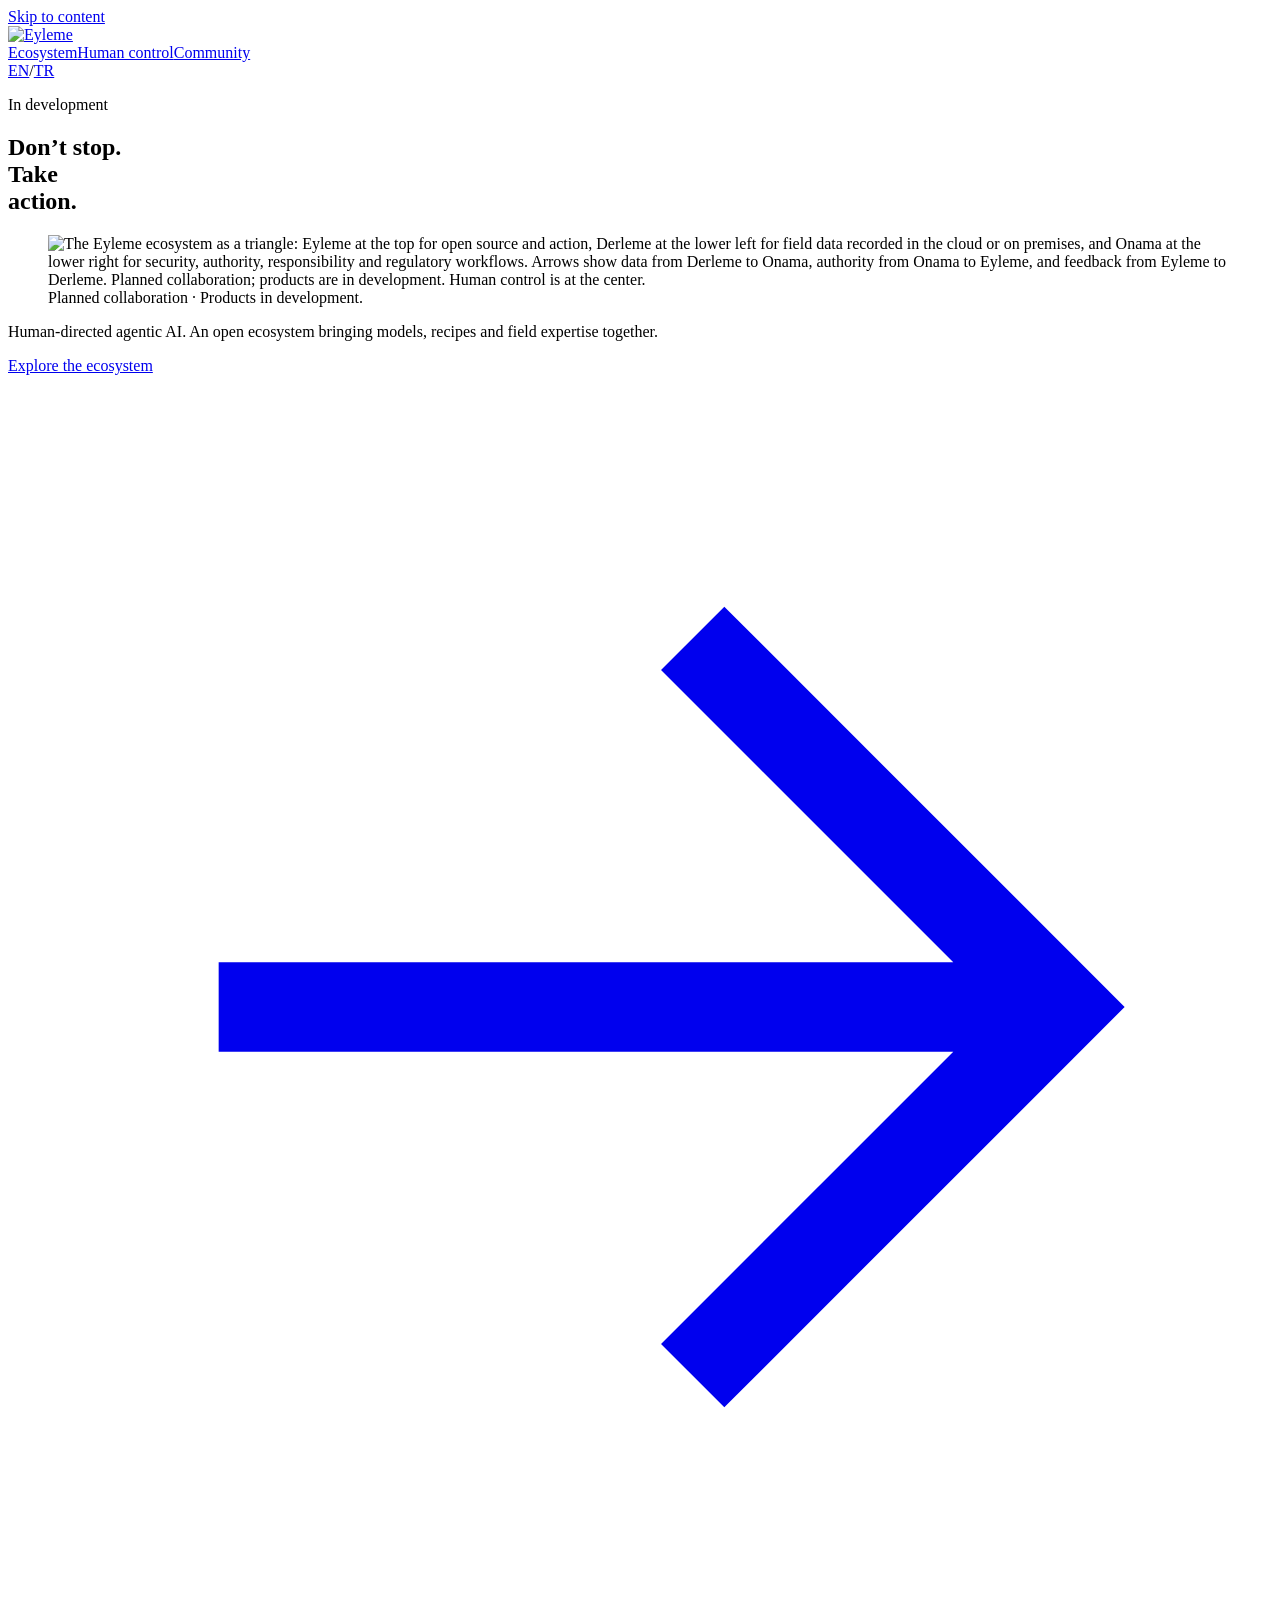
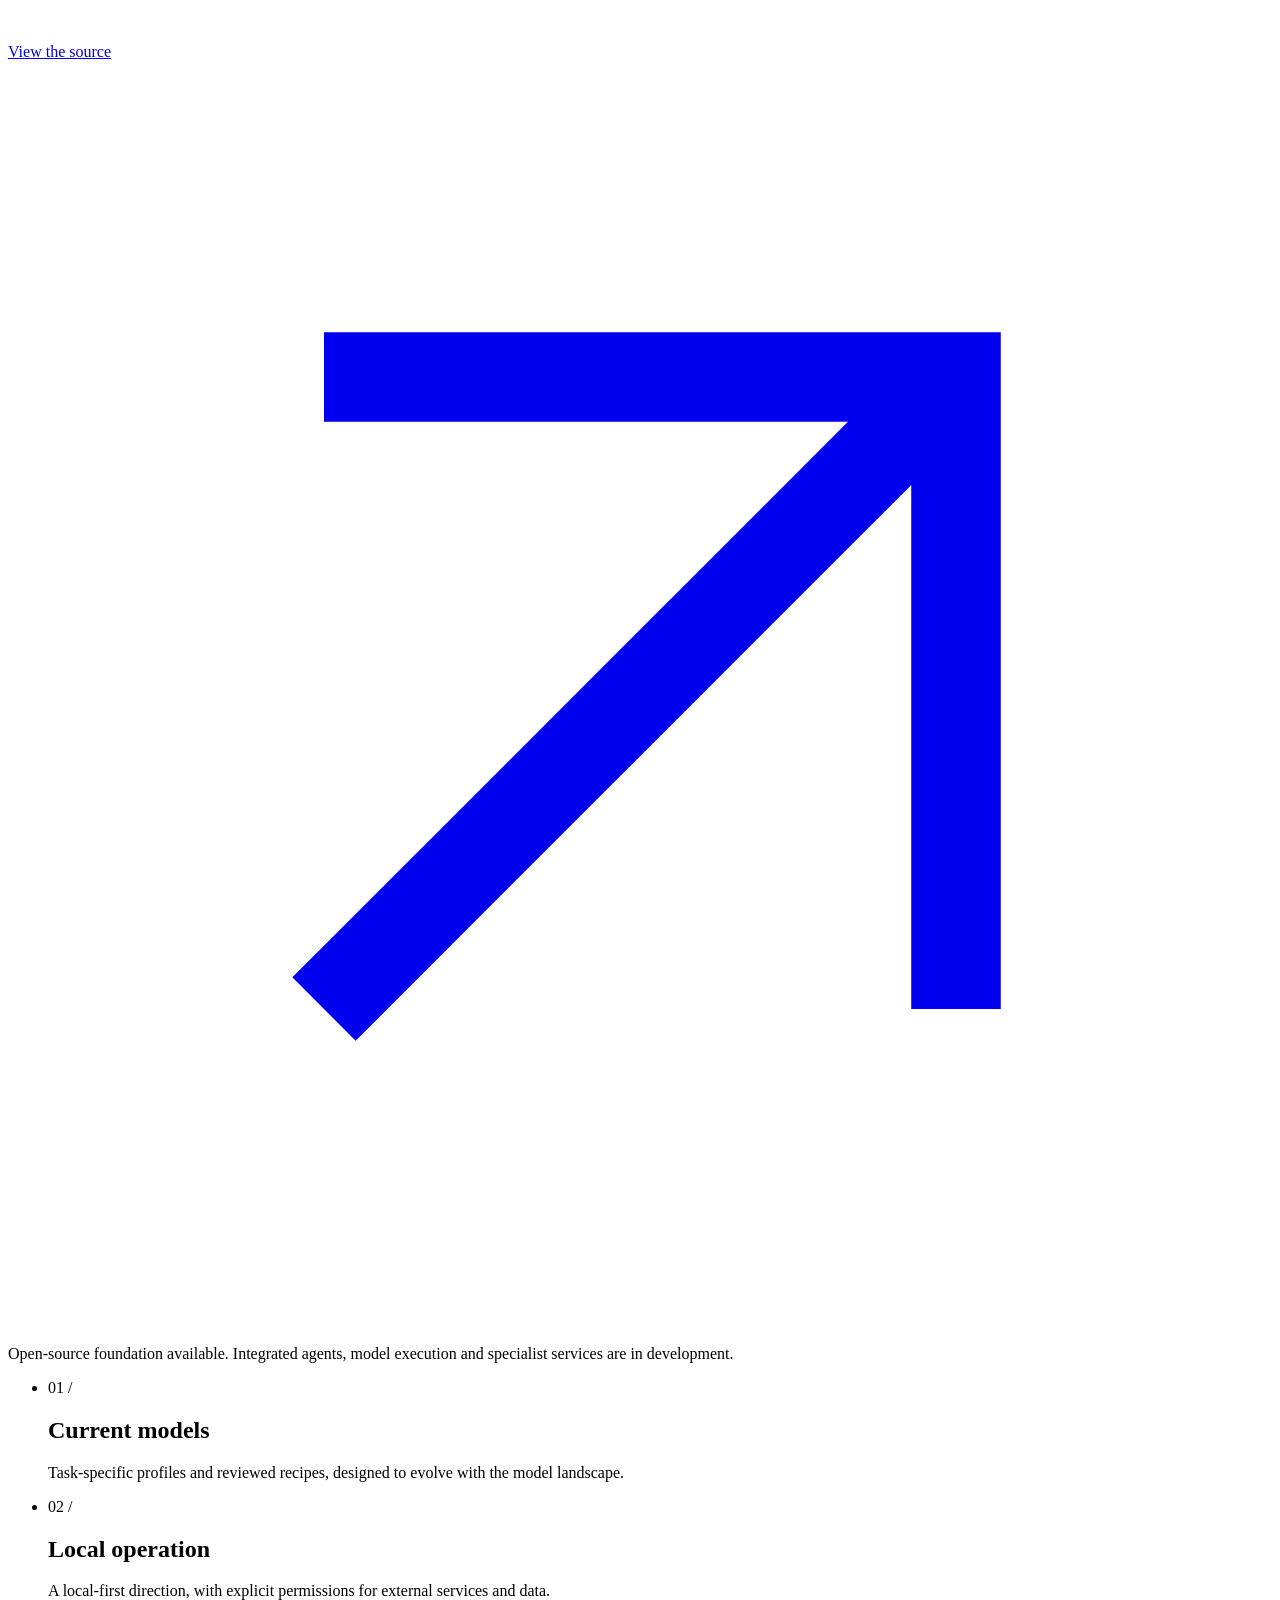
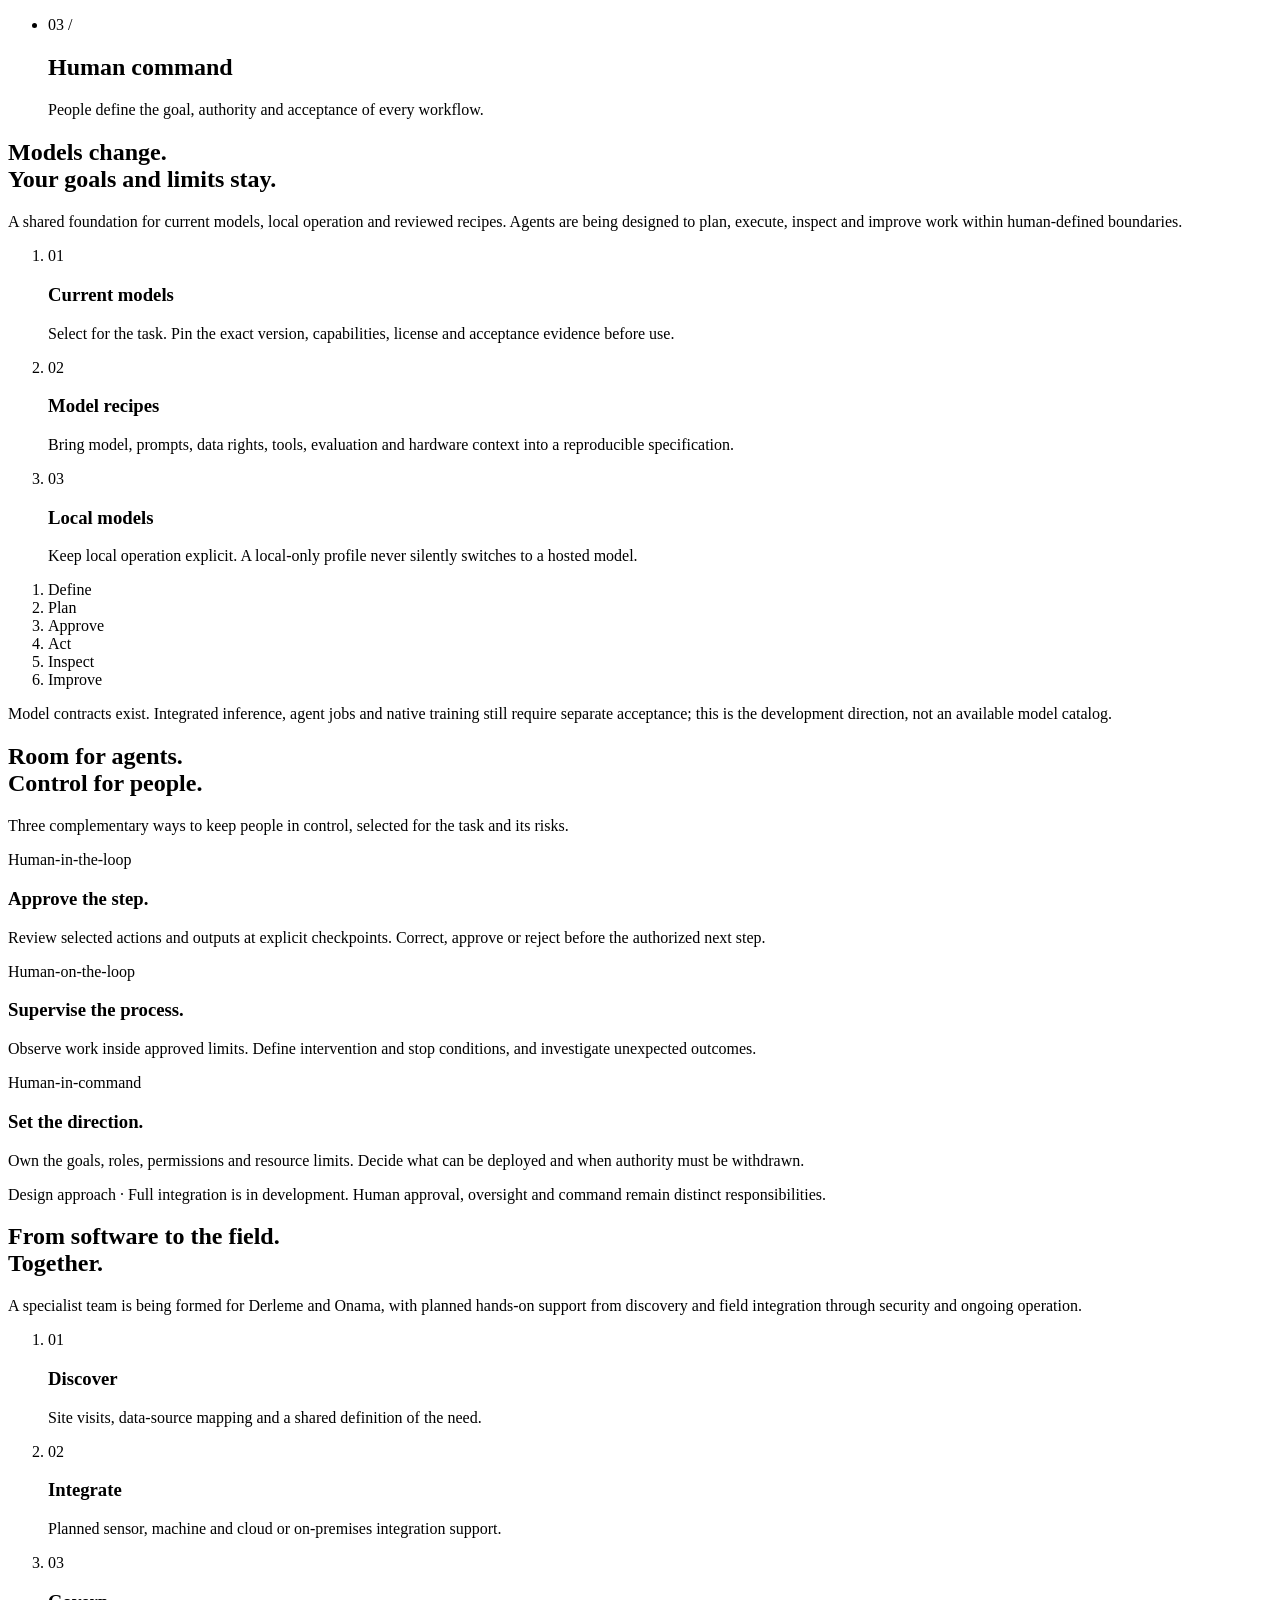
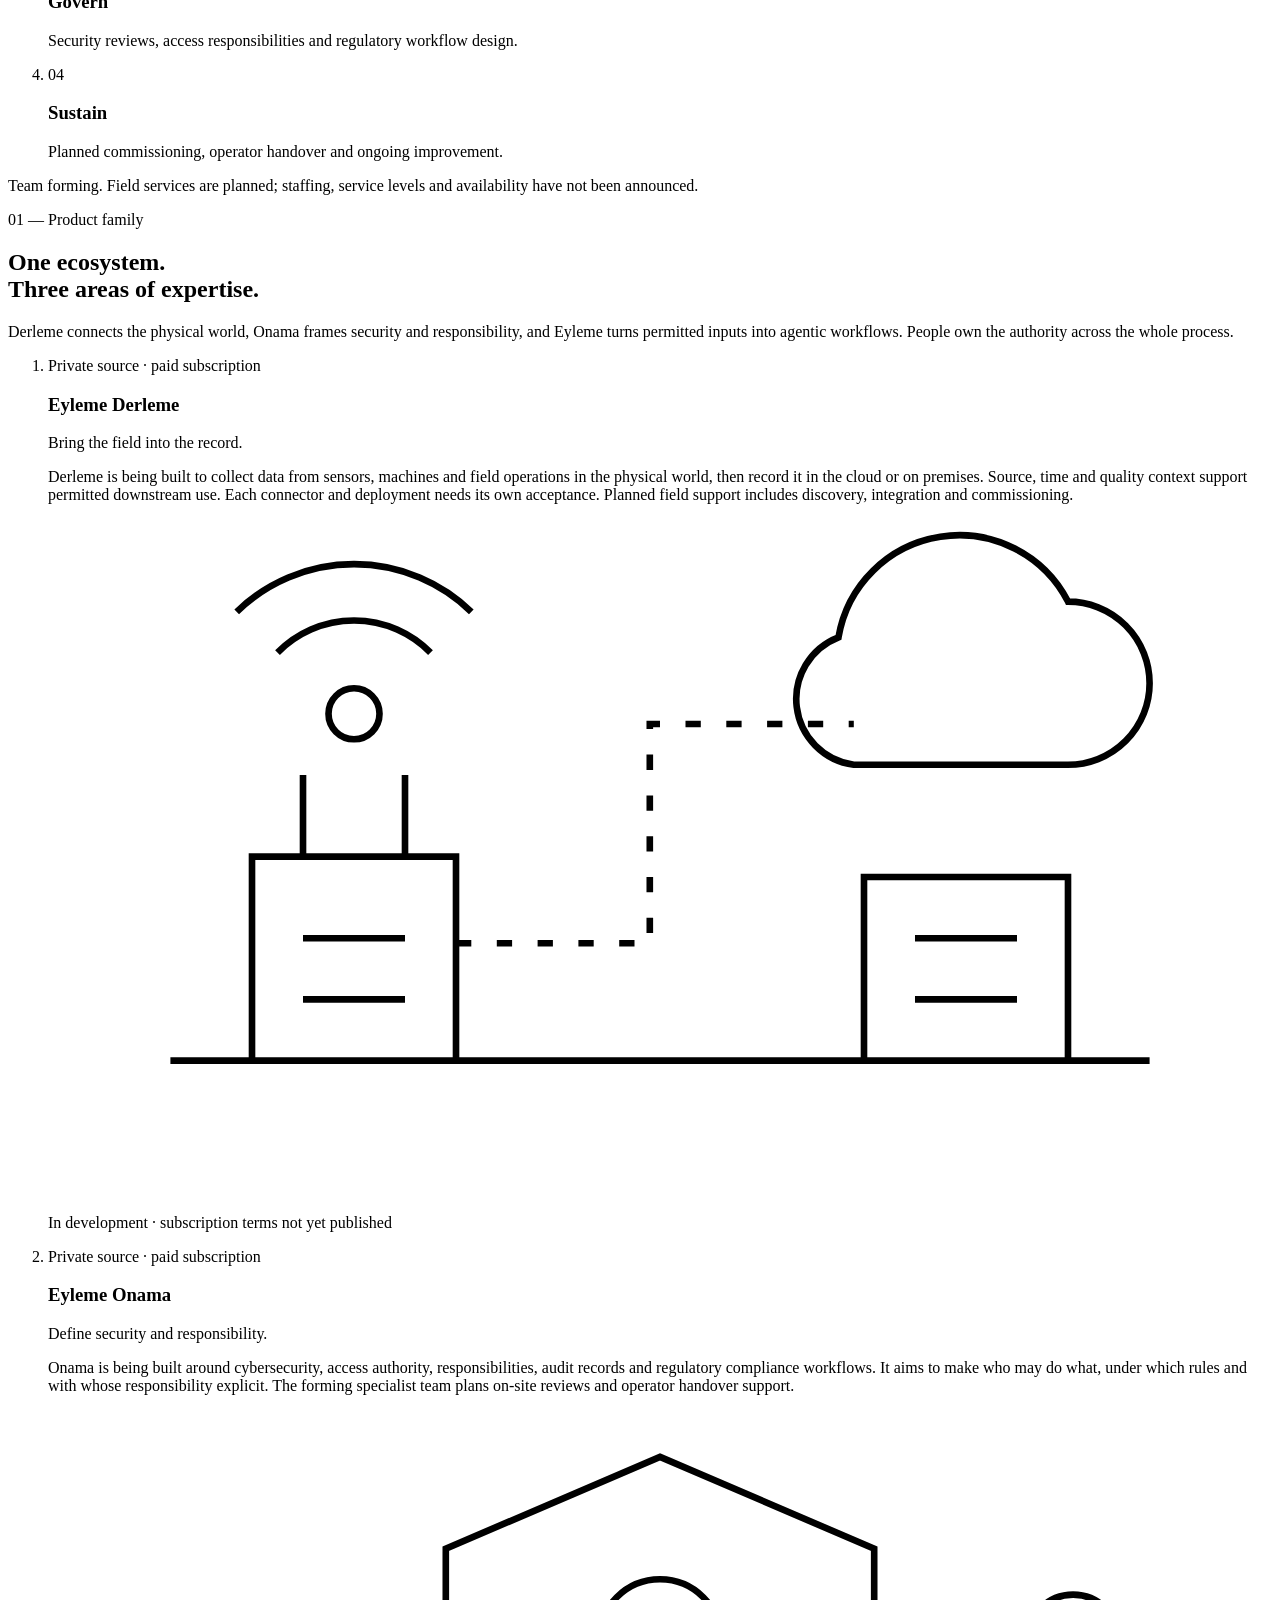
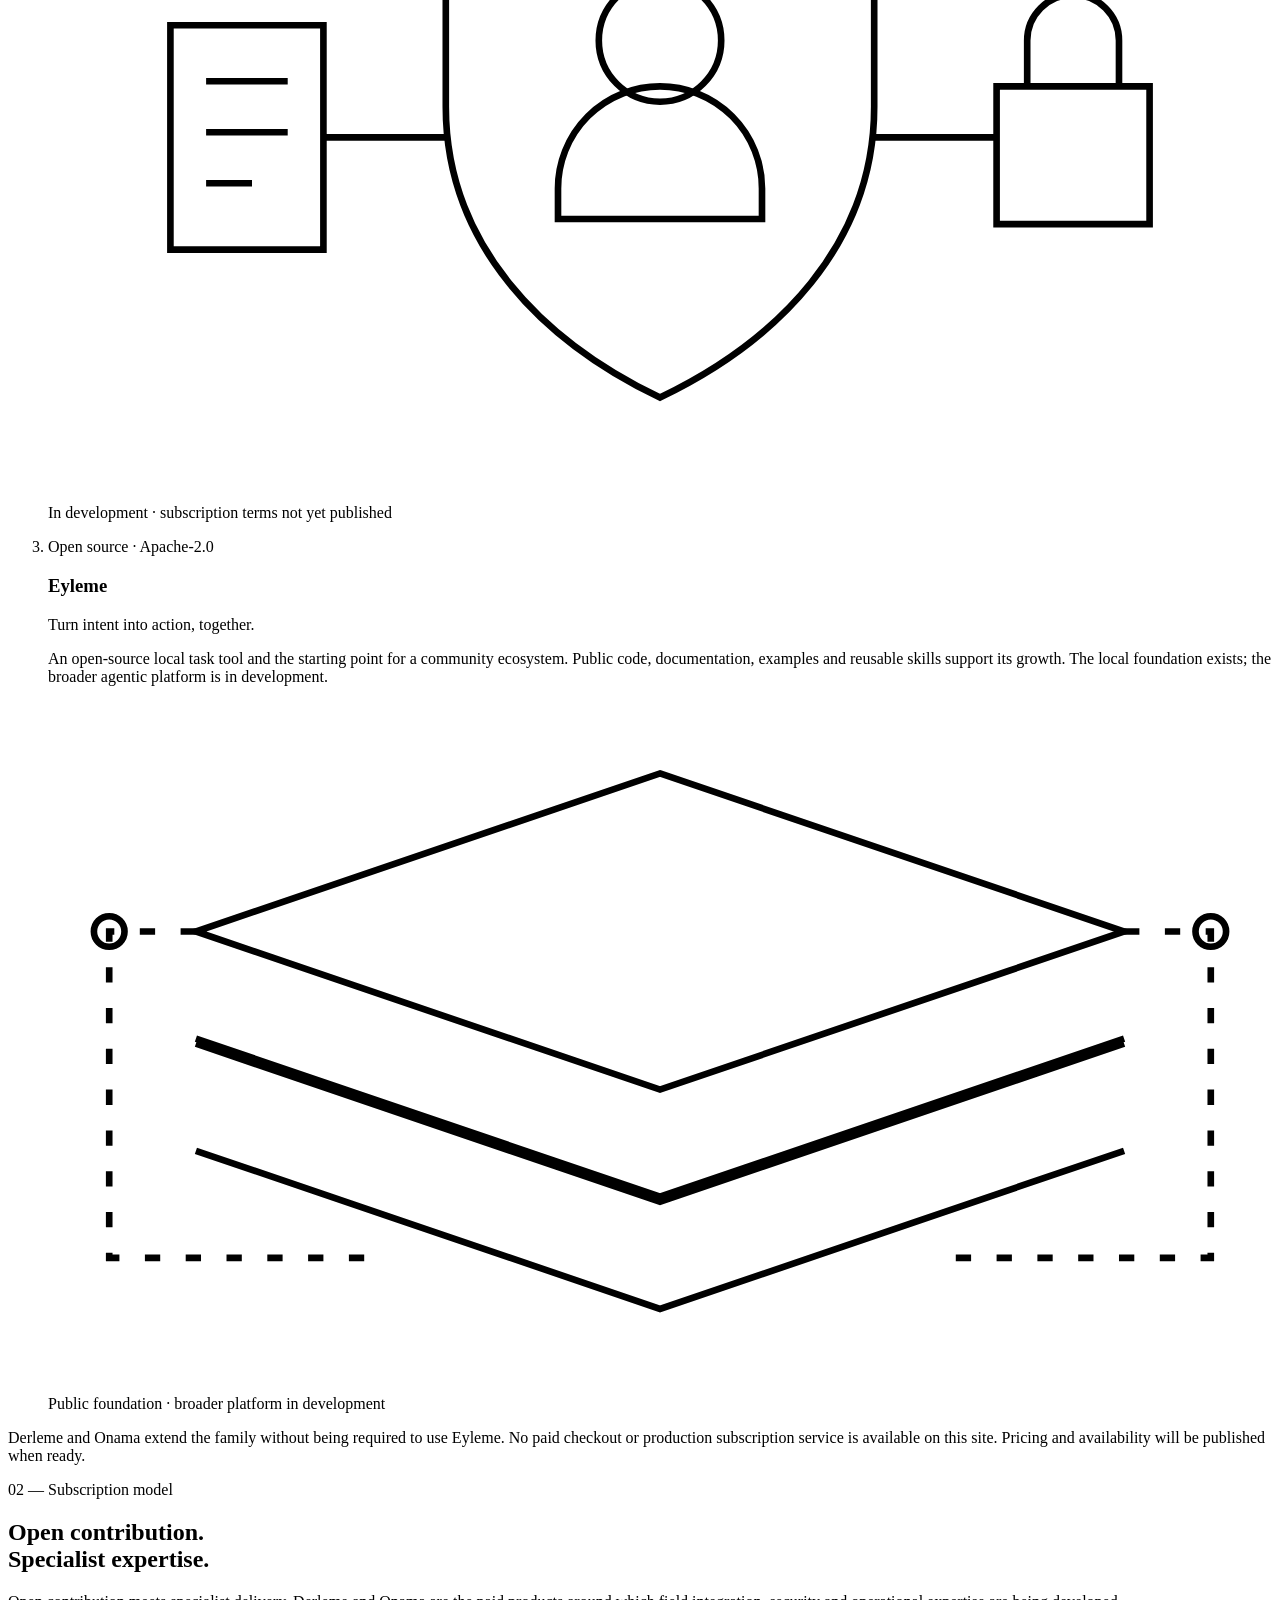
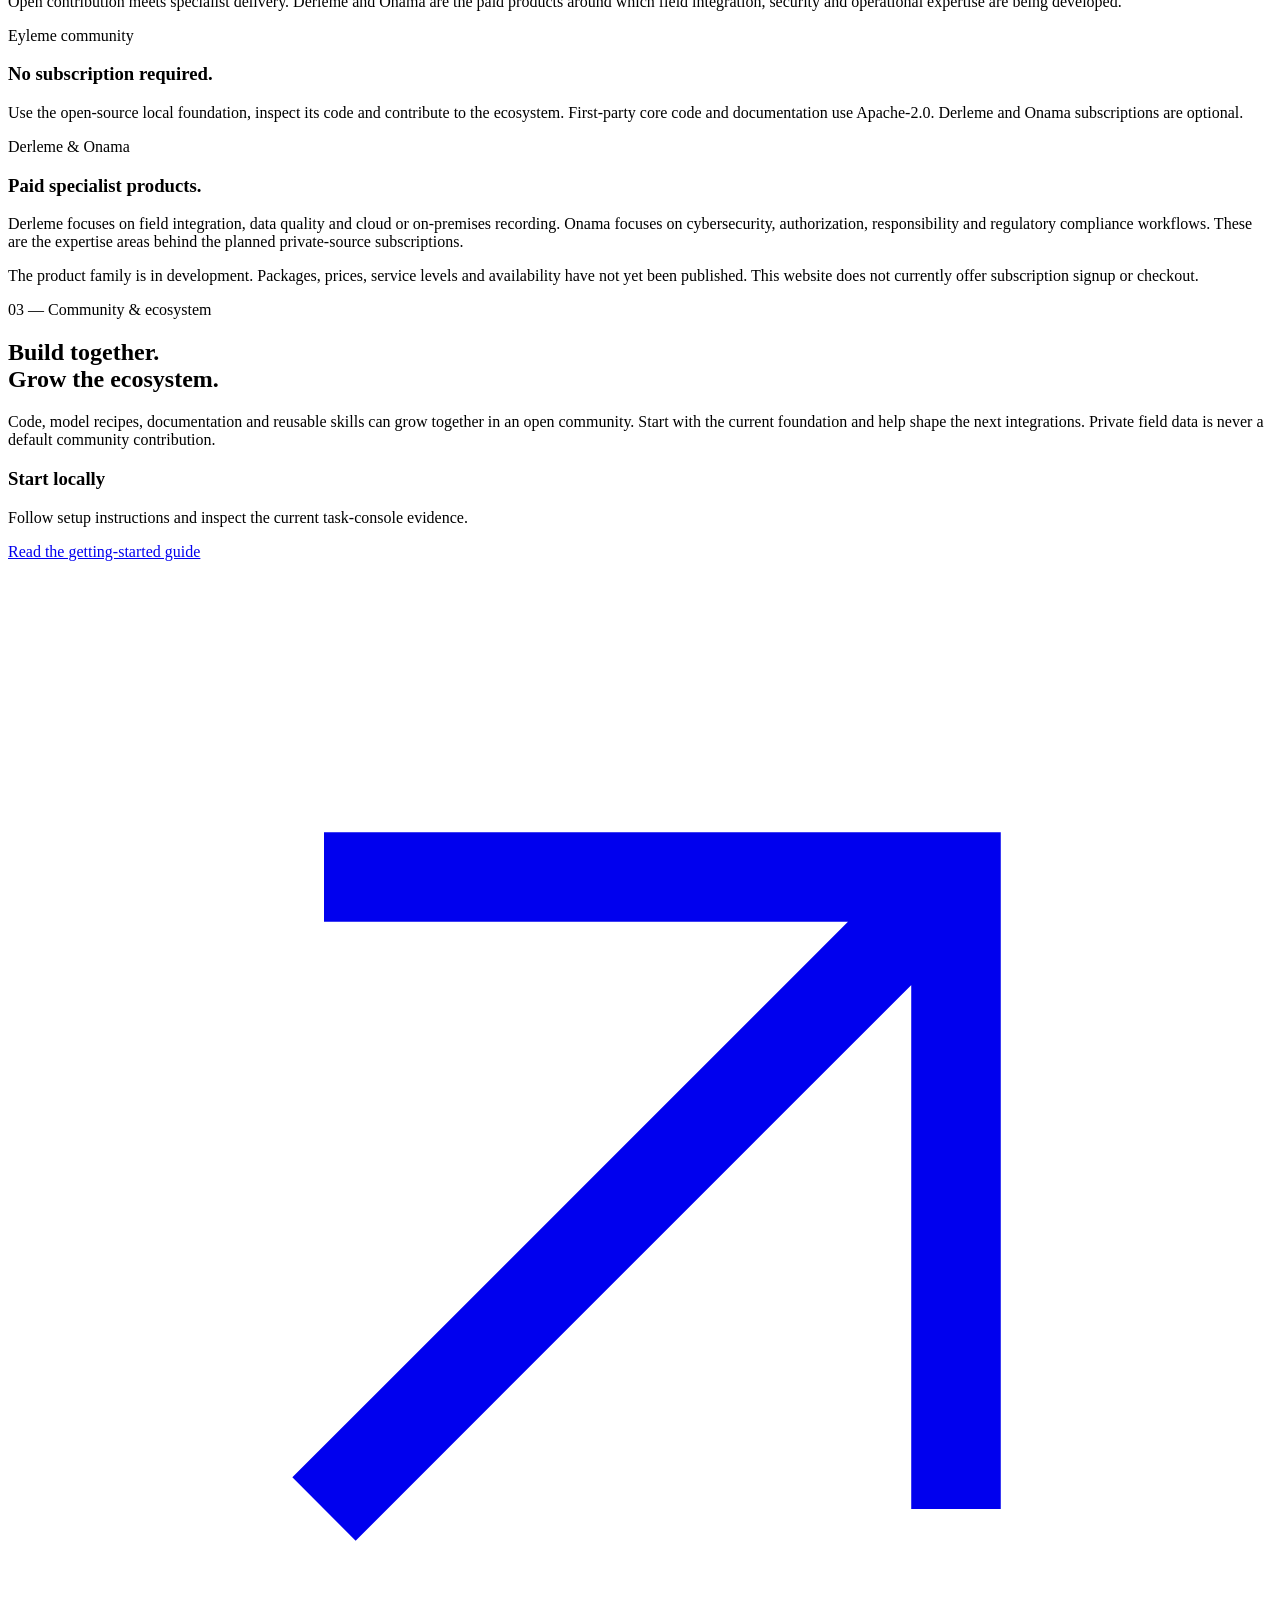
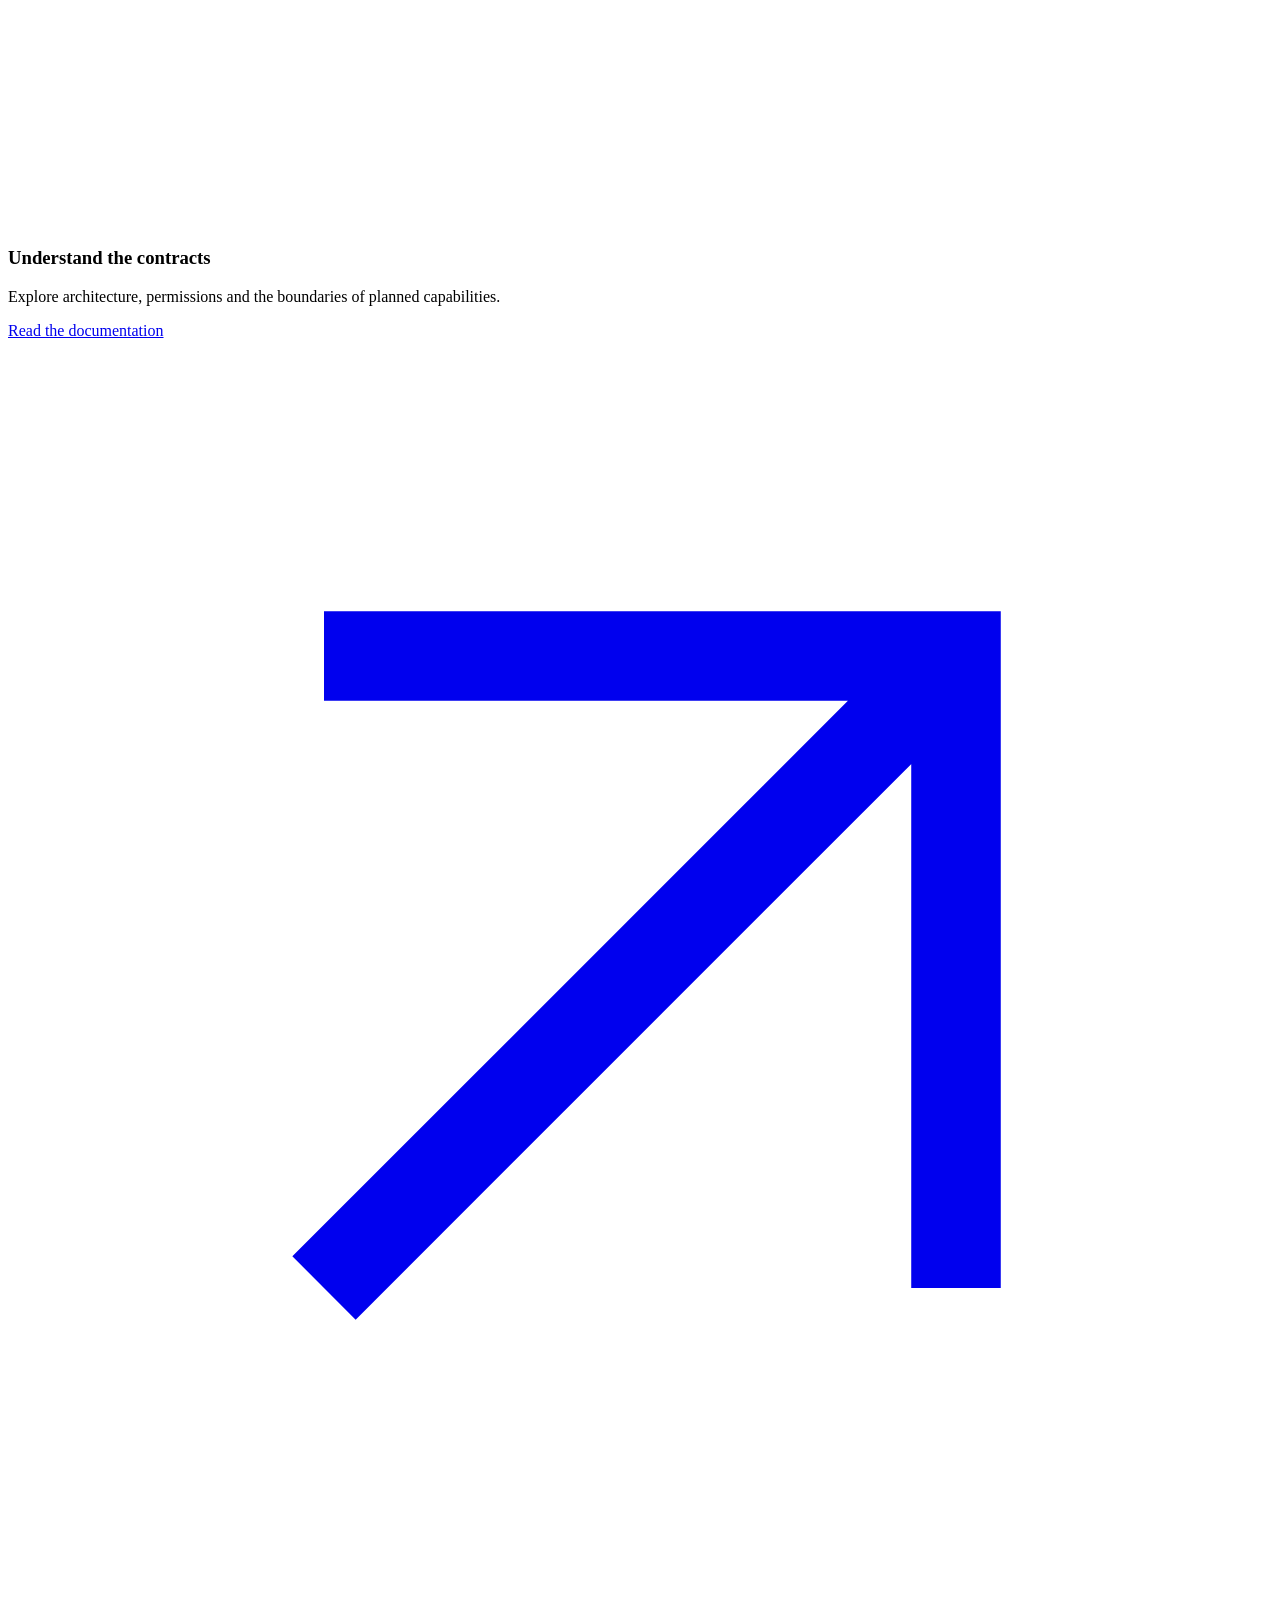
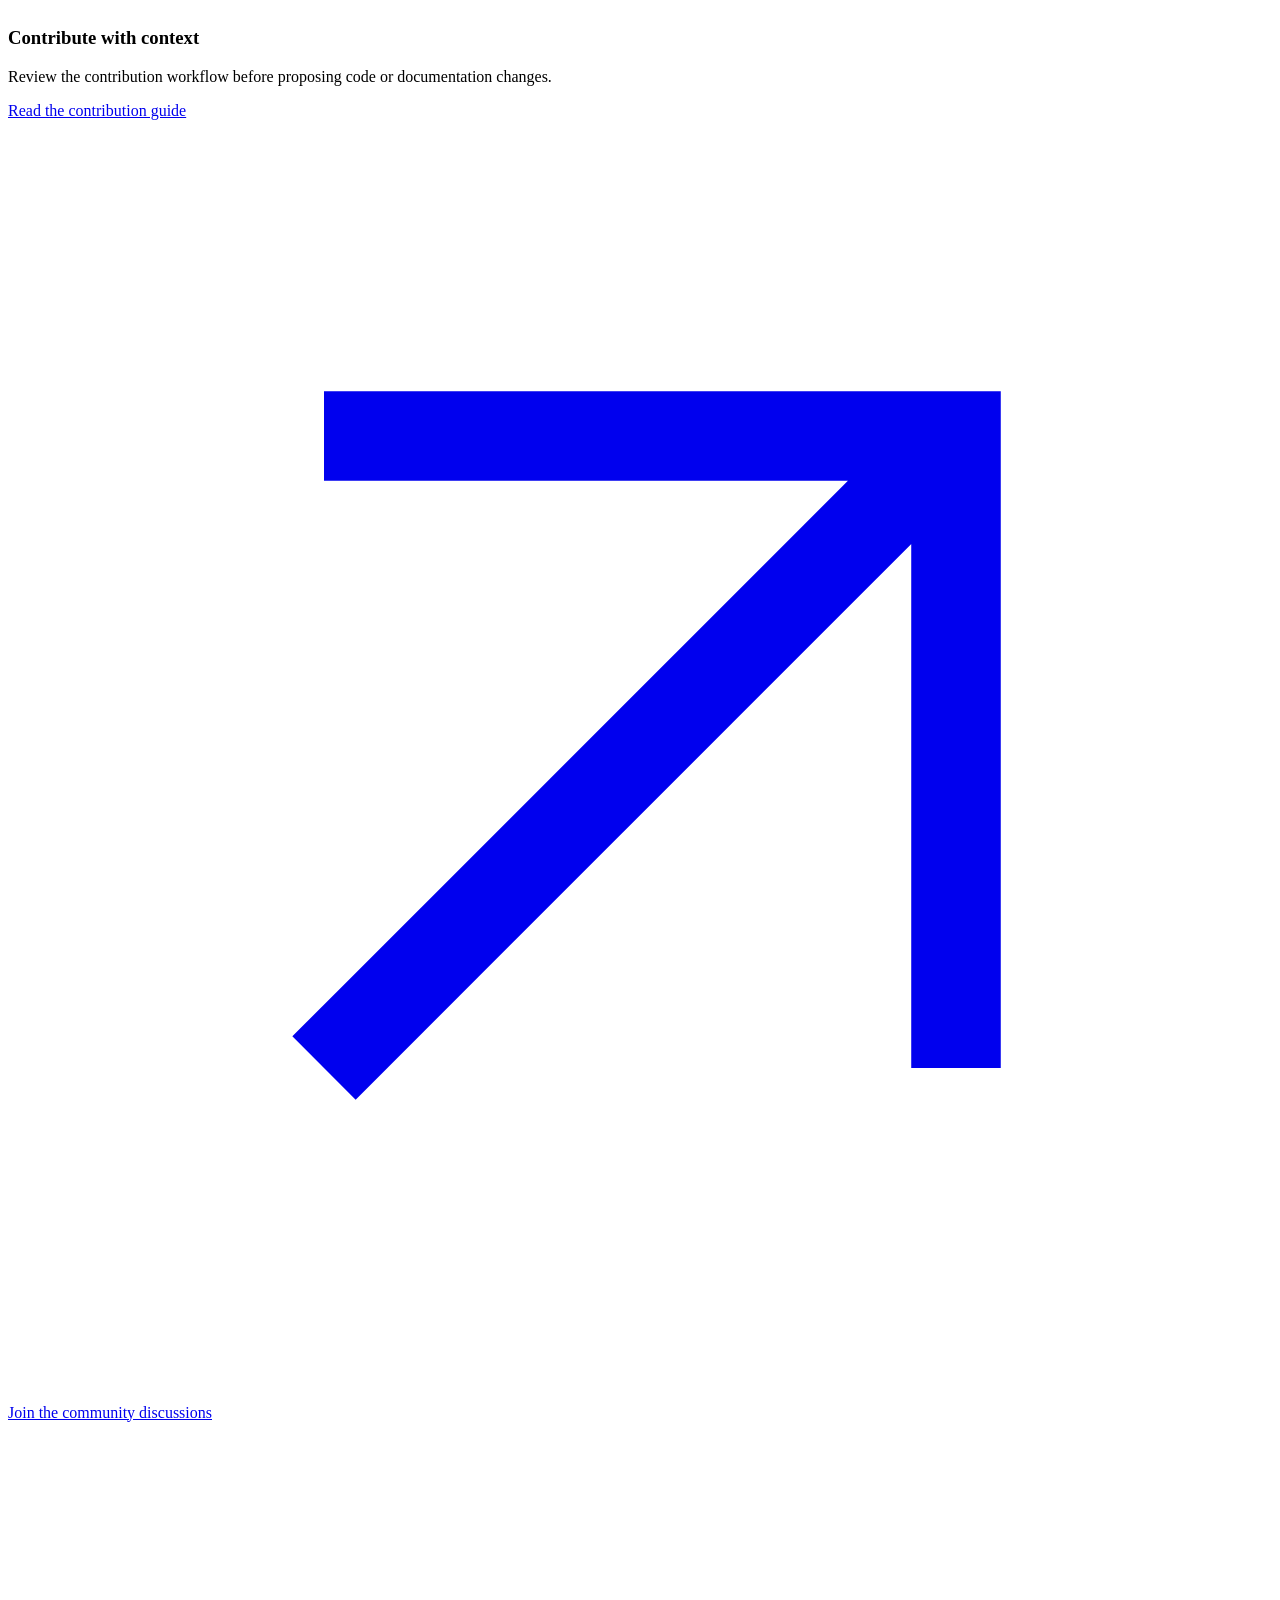
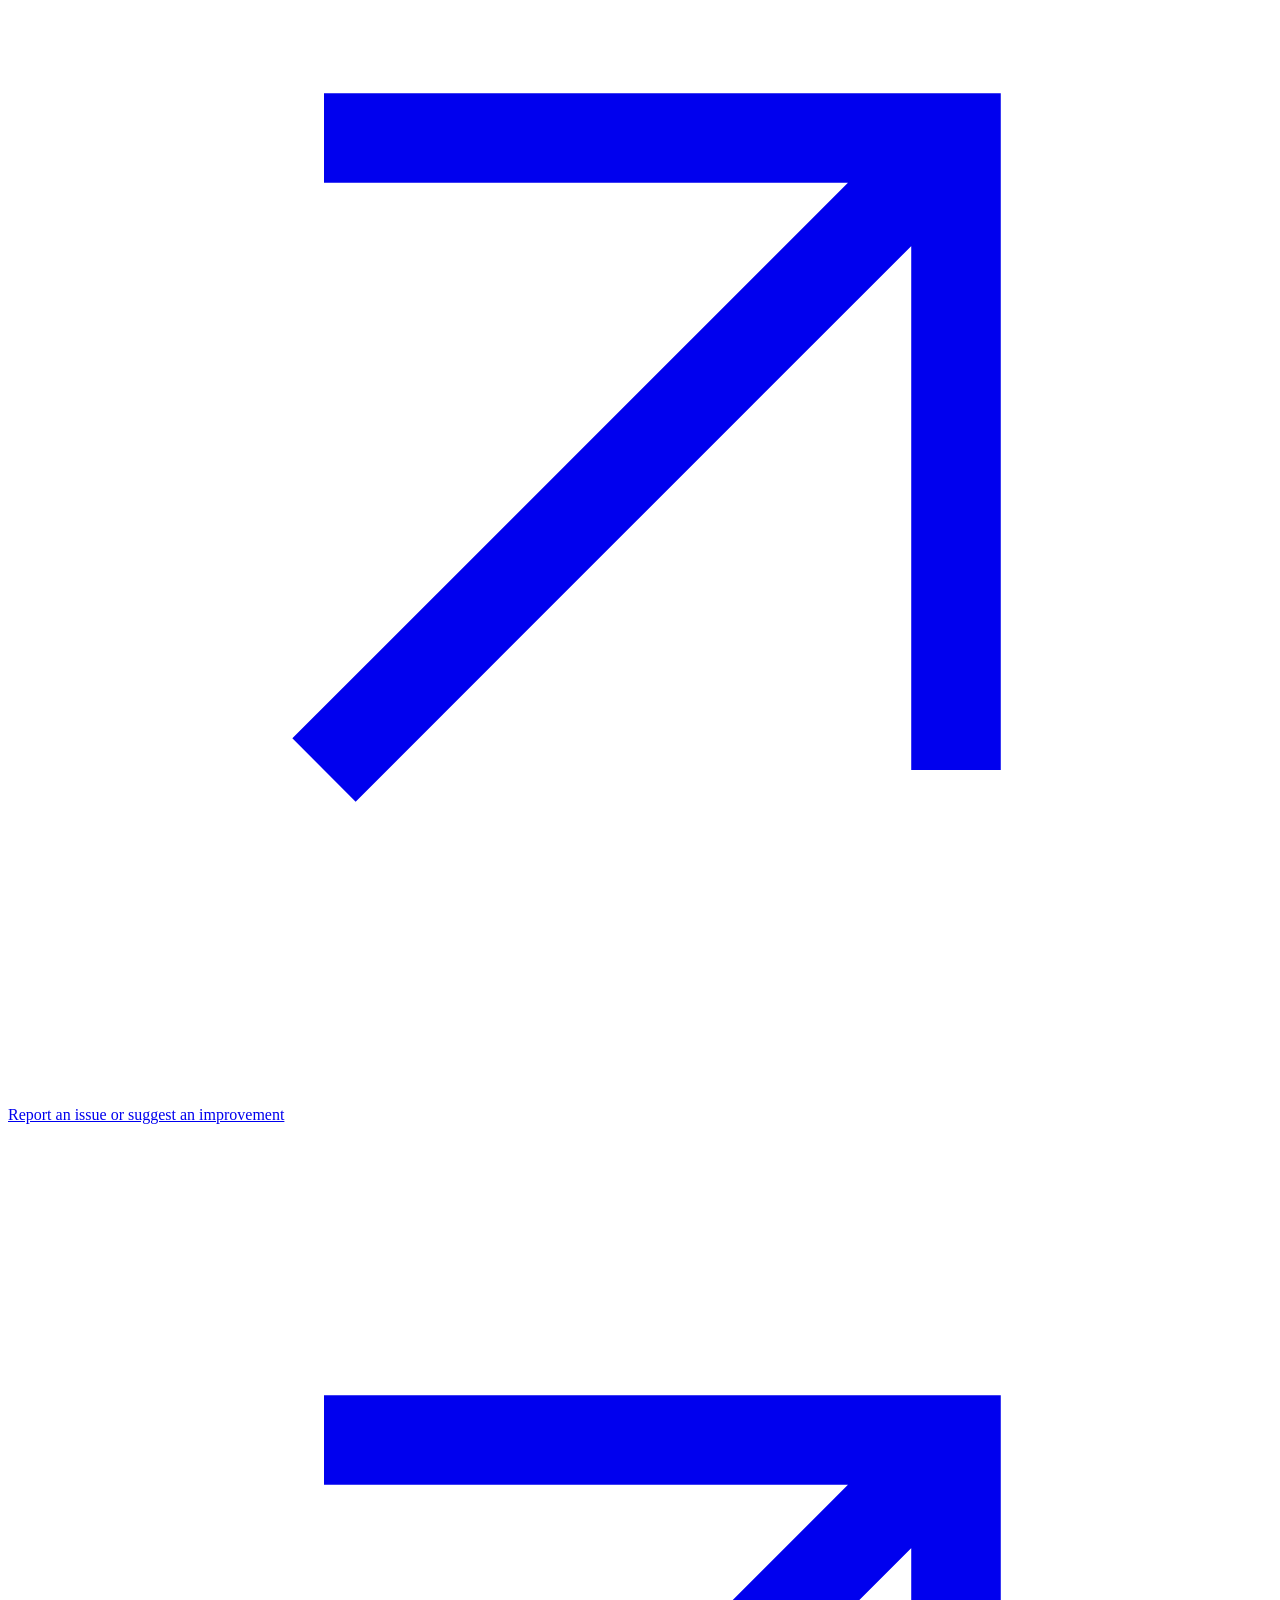
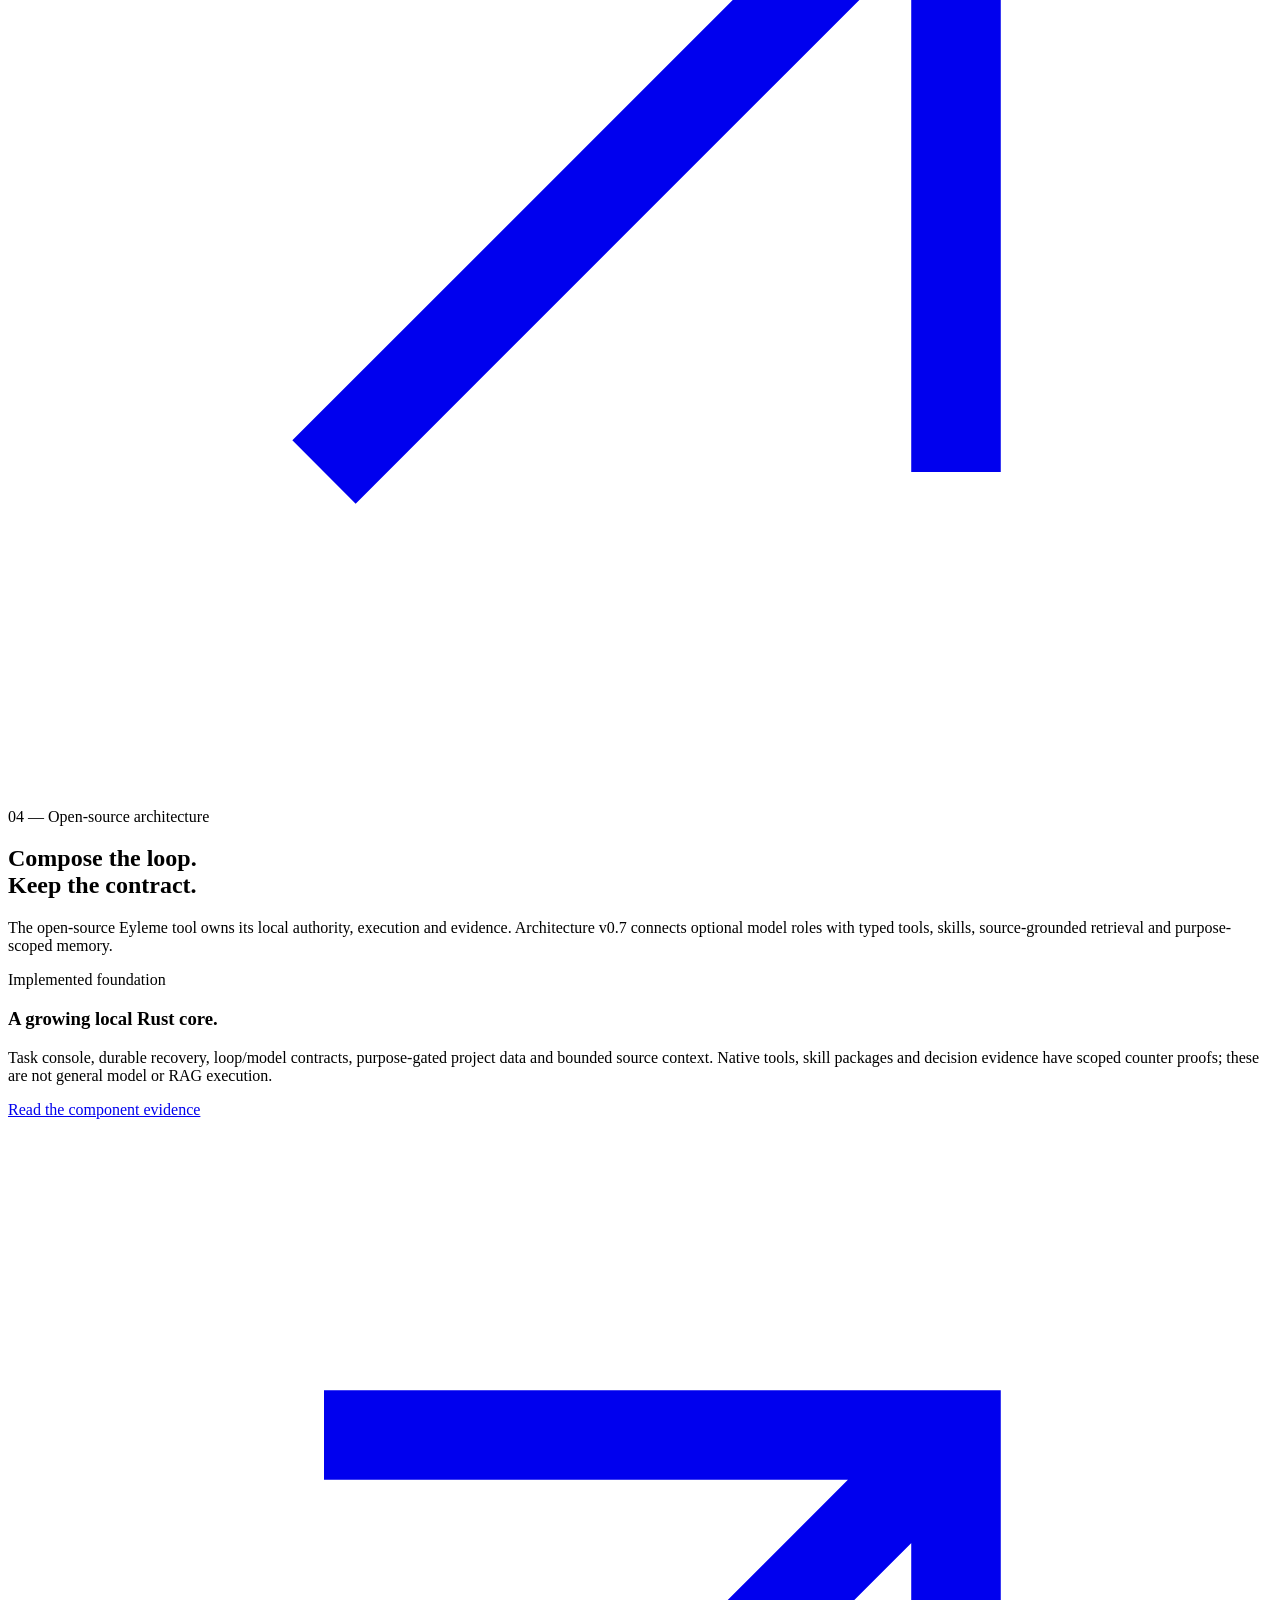
==== commit 3cf7a4be: "Keep the Derleme field illustration within its SVG bounds" ====
--- a/public/index.html
+++ b/public/index.html
@@ -69,7 +69,7 @@
     <section class="products section shell" id="products" aria-labelledby="products-title">
       <p class="section-label">01 — Product family</p>
       <div class="section-heading"><h2 id="products-title">One ecosystem.<br><span>Three areas of expertise.</span></h2><p>Derleme connects the physical world, Onama frames security and responsibility, and Eyleme turns permitted inputs into agentic workflows. People own the authority across the whole process.</p></div>
-      <ol class="product-cards"><li id="product-derleme"><p class="scope-label">Private source · paid subscription</p><h3>Eyleme Derleme</h3><p class="product-purpose">Bring the field into the record.</p><p>Derleme is being built to collect data from sensors, machines and field operations in the physical world, then record it in the cloud or on premises. Source, time and quality context support permitted downstream use. Each connector and deployment needs its own acceptance. Planned field support includes discovery, integration and commissioning.</p><svg class="product-art" viewBox="0 0 240 132" fill="none" stroke="currentColor" stroke-width="1.3" aria-hidden="true"><path d="M24 106h192M40 106V66h40v40m-30-56v16m20-16v16M50 82h20m-20 12h20M160 106V70h40v36m-30-24h20m-20 12h20"/><path class="art-accent" d="M80 83h38V40h40" stroke-dasharray="3 5"/><path d="M158 40h42a16 16 0 0 0 0-32 24 24 0 0 0-45 7 13 13 0 0 0 3 25Z"/><circle cx="60" cy="38" r="5"/><path d="M45 26a21 21 0 0 1 30 0m-38-8a33 33 0 0 1 46 0"/></svg><p class="product-status">In development · subscription terms not yet published</p></li><li id="product-onama"><p class="scope-label">Private source · paid subscription</p><h3>Eyleme Onama</h3><p class="product-purpose">Define security and responsibility.</p><p>Onama is being built around cybersecurity, access authority, responsibilities, audit records and regulatory compliance workflows. It aims to make who may do what, under which rules and with whose responsibility explicit. The forming specialist team plans on-site reviews and operator handover support.</p><svg class="product-art" viewBox="0 0 240 132" fill="none" stroke="currentColor" stroke-width="1.3" aria-hidden="true"><path class="art-accent" d="M120 9 162 27v31c0 27-19 46-42 57-23-11-42-30-42-57V27Z"/><circle cx="120" cy="45" r="12"/><path d="M100 80v-6a20 20 0 0 1 40 0v6Z M24 42h30v44H24Zm7 11h16m-16 10h16m-16 10h9M186 54h30v27h-30Zm6 0v-9a9 9 0 0 1 18 0v9M54 64h24m84 0h24"/></svg><p class="product-status">In development · subscription terms not yet published</p></li><li id="product-eyleme"><p class="scope-label">Open source · Apache-2.0</p><h3>Eyleme</h3><p class="product-purpose">Turn intent into action, together.</p><p>An open-source local task tool and the starting point for a community ecosystem. Public code, documentation, examples and reusable skills support its growth. The local foundation exists; the broader agentic platform is in development.</p><svg class="product-art" viewBox="0 0 240 132" fill="none" stroke="currentColor" stroke-width="1.3" aria-hidden="true"><path d="m120 14 91 31-91 31-91-31Z m-91 52 91 31 91-31m-182 22 91 31 91-31"/><path class="art-accent" d="m29 67 91 31 91-31"/><path stroke-dasharray="3 5" d="M29 45H12v64h52m147-64h17v64h-52"/><circle cx="12" cy="45" r="3"/><circle cx="228" cy="45" r="3"/></svg><p class="product-status">Public foundation · broader platform in development</p></li></ol>
+      <ol class="product-cards"><li id="product-derleme"><p class="scope-label">Private source · paid subscription</p><h3>Eyleme Derleme</h3><p class="product-purpose">Bring the field into the record.</p><p>Derleme is being built to collect data from sensors, machines and field operations in the physical world, then record it in the cloud or on premises. Source, time and quality context support permitted downstream use. Each connector and deployment needs its own acceptance. Planned field support includes discovery, integration and commissioning.</p><svg class="product-art" viewBox="0 0 240 132" fill="none" stroke="currentColor" stroke-width="1.3" aria-hidden="true"><path d="M24 106h192M40 106V66h40v40m-30-56v16m20-16v16M50 82h20m-20 12h20M160 106V70h40v36m-30-24h20m-20 12h20"/><path class="art-accent" d="M80 83h38V40h40" stroke-dasharray="3 5"/><path transform="translate(0 8)" d="M158 40h42a16 16 0 0 0 0-32 24 24 0 0 0-45 7 13 13 0 0 0 3 25Z"/><circle cx="60" cy="38" r="5"/><path d="M45 26a21 21 0 0 1 30 0m-38-8a33 33 0 0 1 46 0"/></svg><p class="product-status">In development · subscription terms not yet published</p></li><li id="product-onama"><p class="scope-label">Private source · paid subscription</p><h3>Eyleme Onama</h3><p class="product-purpose">Define security and responsibility.</p><p>Onama is being built around cybersecurity, access authority, responsibilities, audit records and regulatory compliance workflows. It aims to make who may do what, under which rules and with whose responsibility explicit. The forming specialist team plans on-site reviews and operator handover support.</p><svg class="product-art" viewBox="0 0 240 132" fill="none" stroke="currentColor" stroke-width="1.3" aria-hidden="true"><path class="art-accent" d="M120 9 162 27v31c0 27-19 46-42 57-23-11-42-30-42-57V27Z"/><circle cx="120" cy="45" r="12"/><path d="M100 80v-6a20 20 0 0 1 40 0v6Z M24 42h30v44H24Zm7 11h16m-16 10h16m-16 10h9M186 54h30v27h-30Zm6 0v-9a9 9 0 0 1 18 0v9M54 64h24m84 0h24"/></svg><p class="product-status">In development · subscription terms not yet published</p></li><li id="product-eyleme"><p class="scope-label">Open source · Apache-2.0</p><h3>Eyleme</h3><p class="product-purpose">Turn intent into action, together.</p><p>An open-source local task tool and the starting point for a community ecosystem. Public code, documentation, examples and reusable skills support its growth. The local foundation exists; the broader agentic platform is in development.</p><svg class="product-art" viewBox="0 0 240 132" fill="none" stroke="currentColor" stroke-width="1.3" aria-hidden="true"><path d="m120 14 91 31-91 31-91-31Z m-91 52 91 31 91-31m-182 22 91 31 91-31"/><path class="art-accent" d="m29 67 91 31 91-31"/><path stroke-dasharray="3 5" d="M29 45H12v64h52m147-64h17v64h-52"/><circle cx="12" cy="45" r="3"/><circle cx="228" cy="45" r="3"/></svg><p class="product-status">Public foundation · broader platform in development</p></li></ol>
       <p class="product-note">Derleme and Onama extend the family without being required to use Eyleme. No paid checkout or production subscription service is available on this site. Pricing and availability will be published when ready.</p>
     </section>
     <section class="subscriptions section shell" id="subscriptions" aria-labelledby="subscriptions-title">
